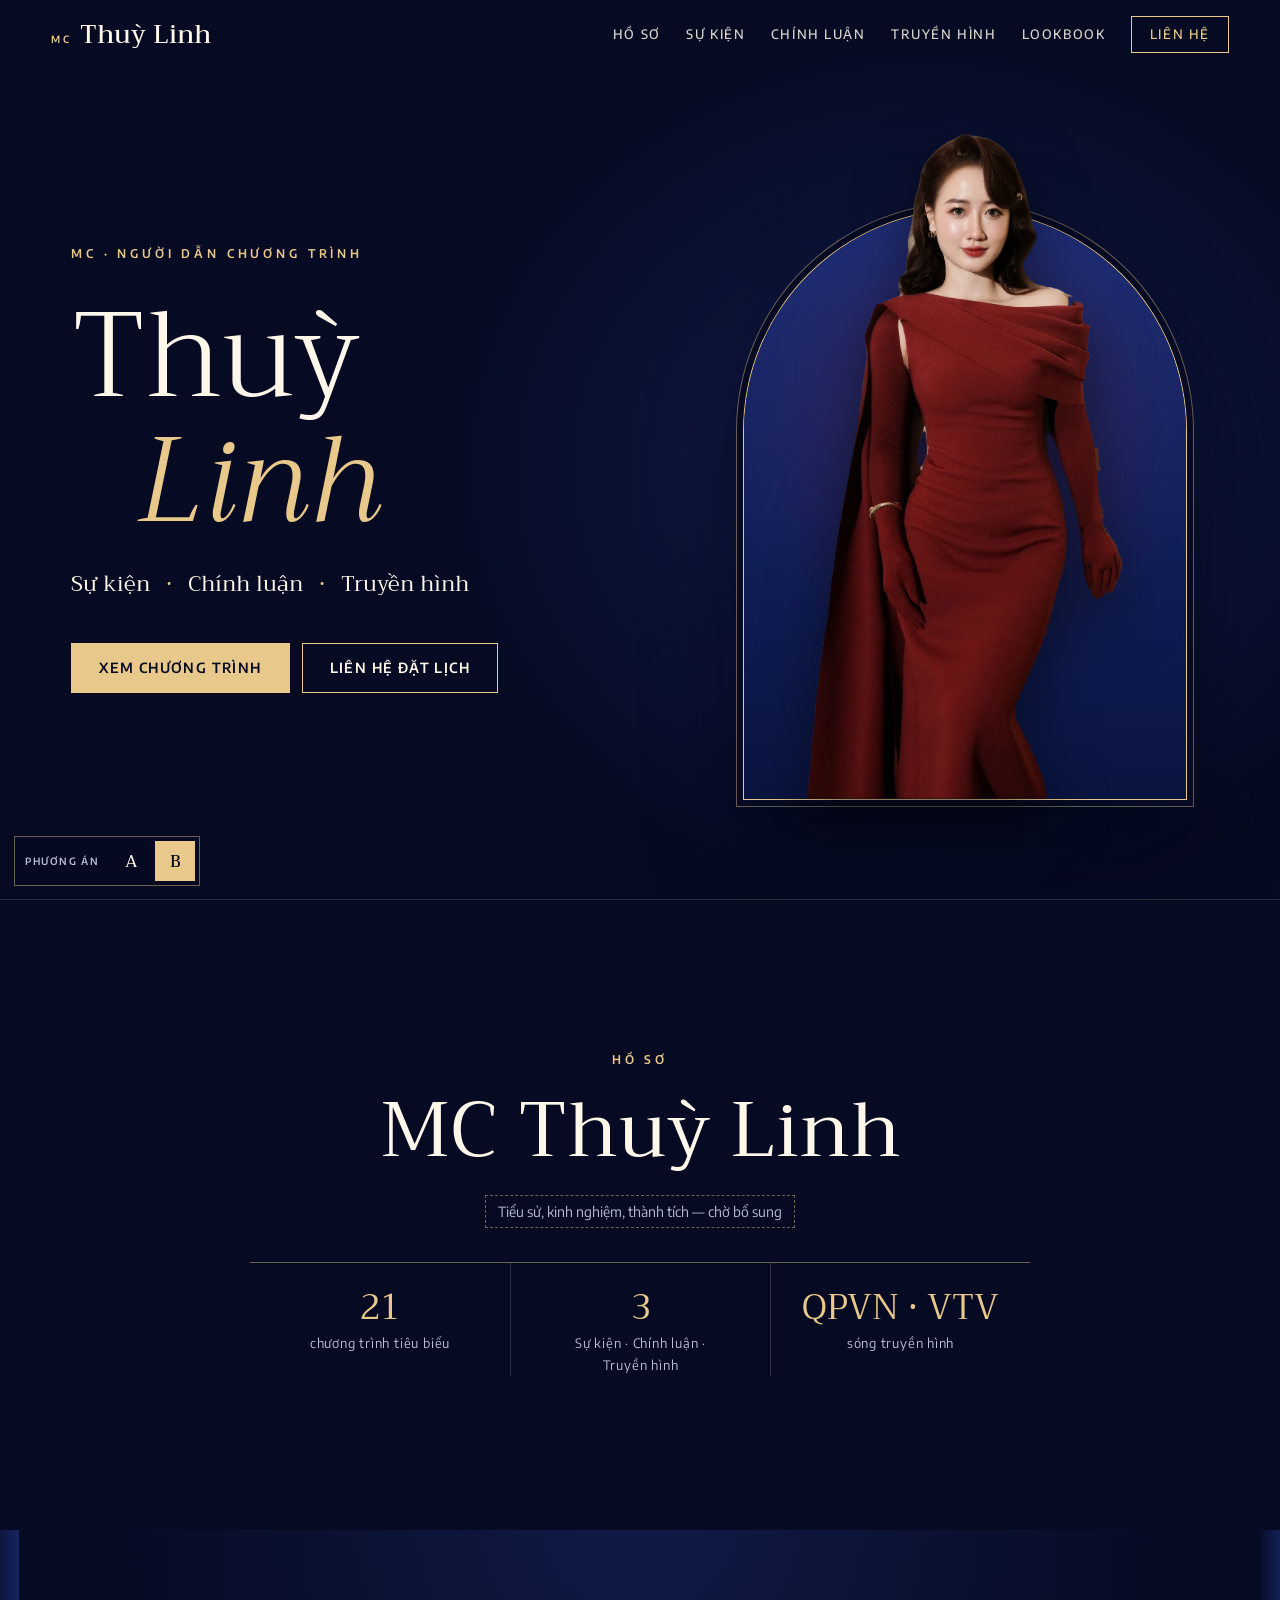
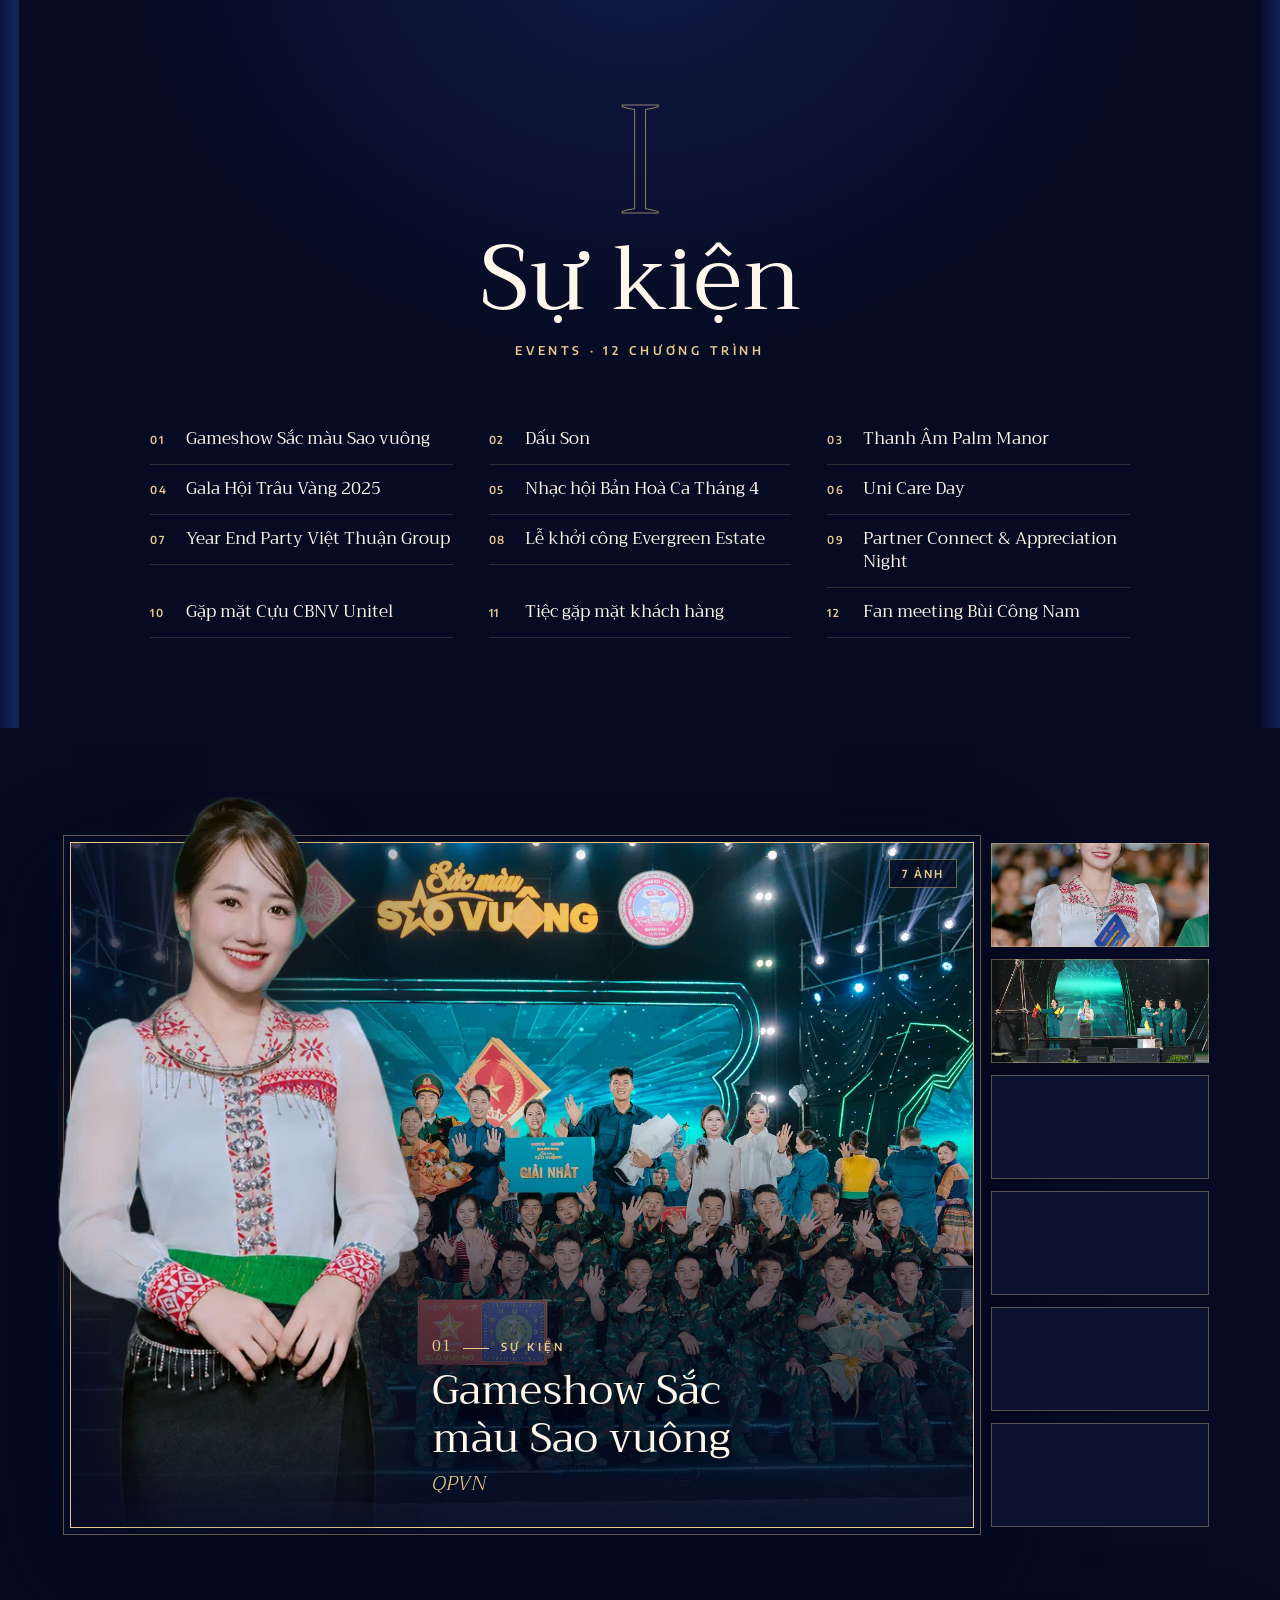
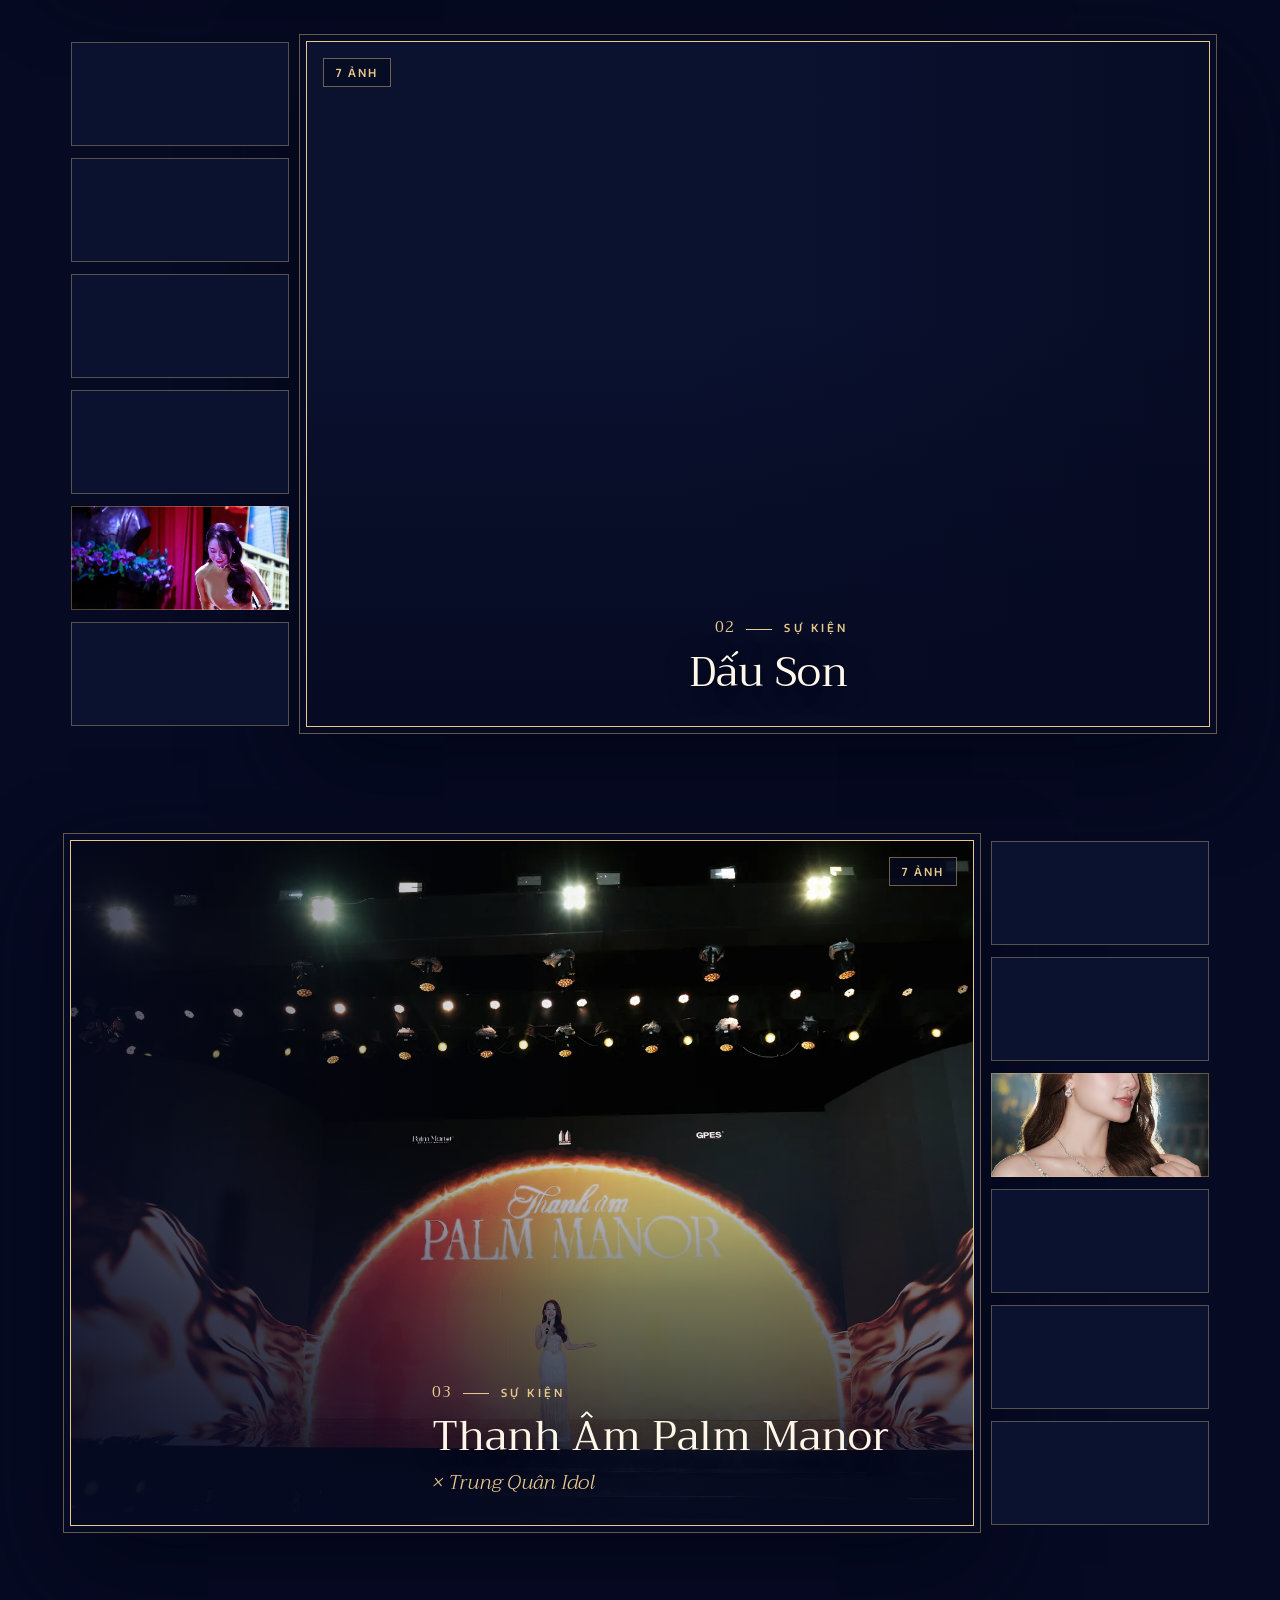
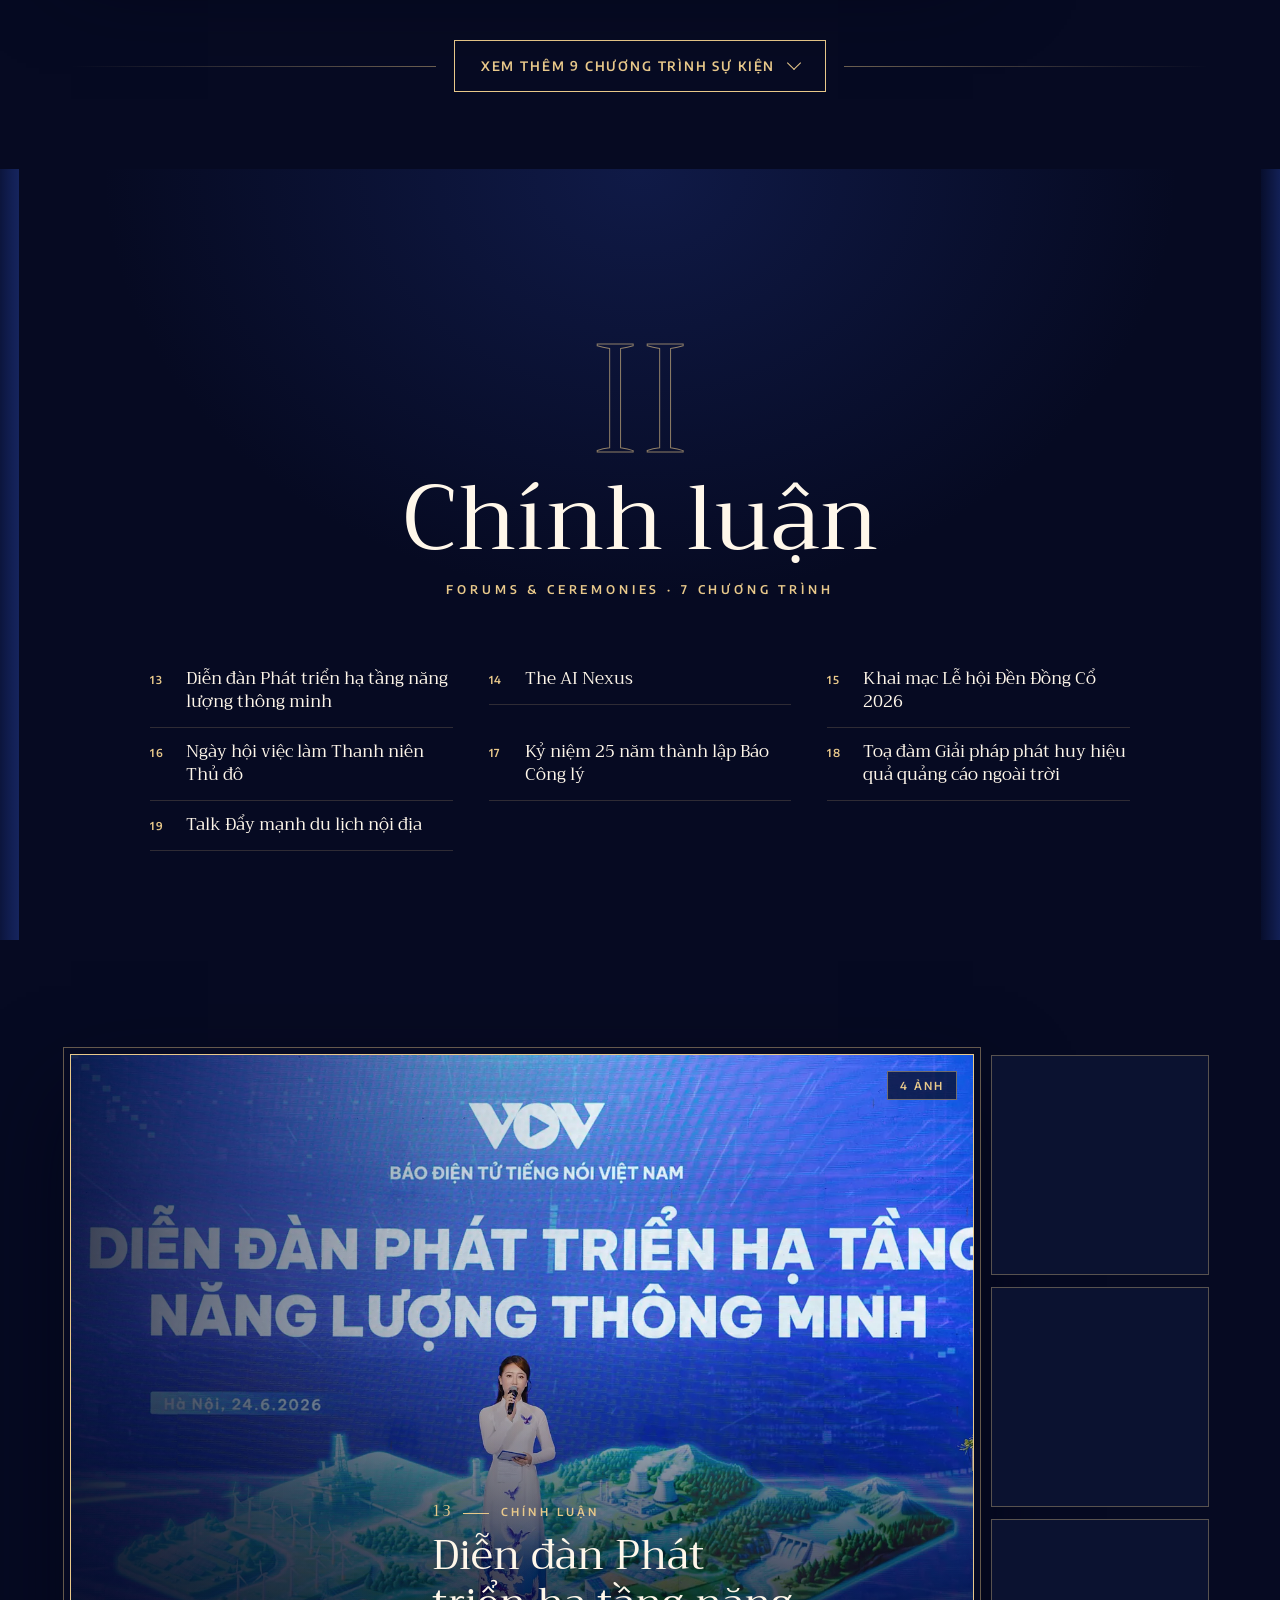
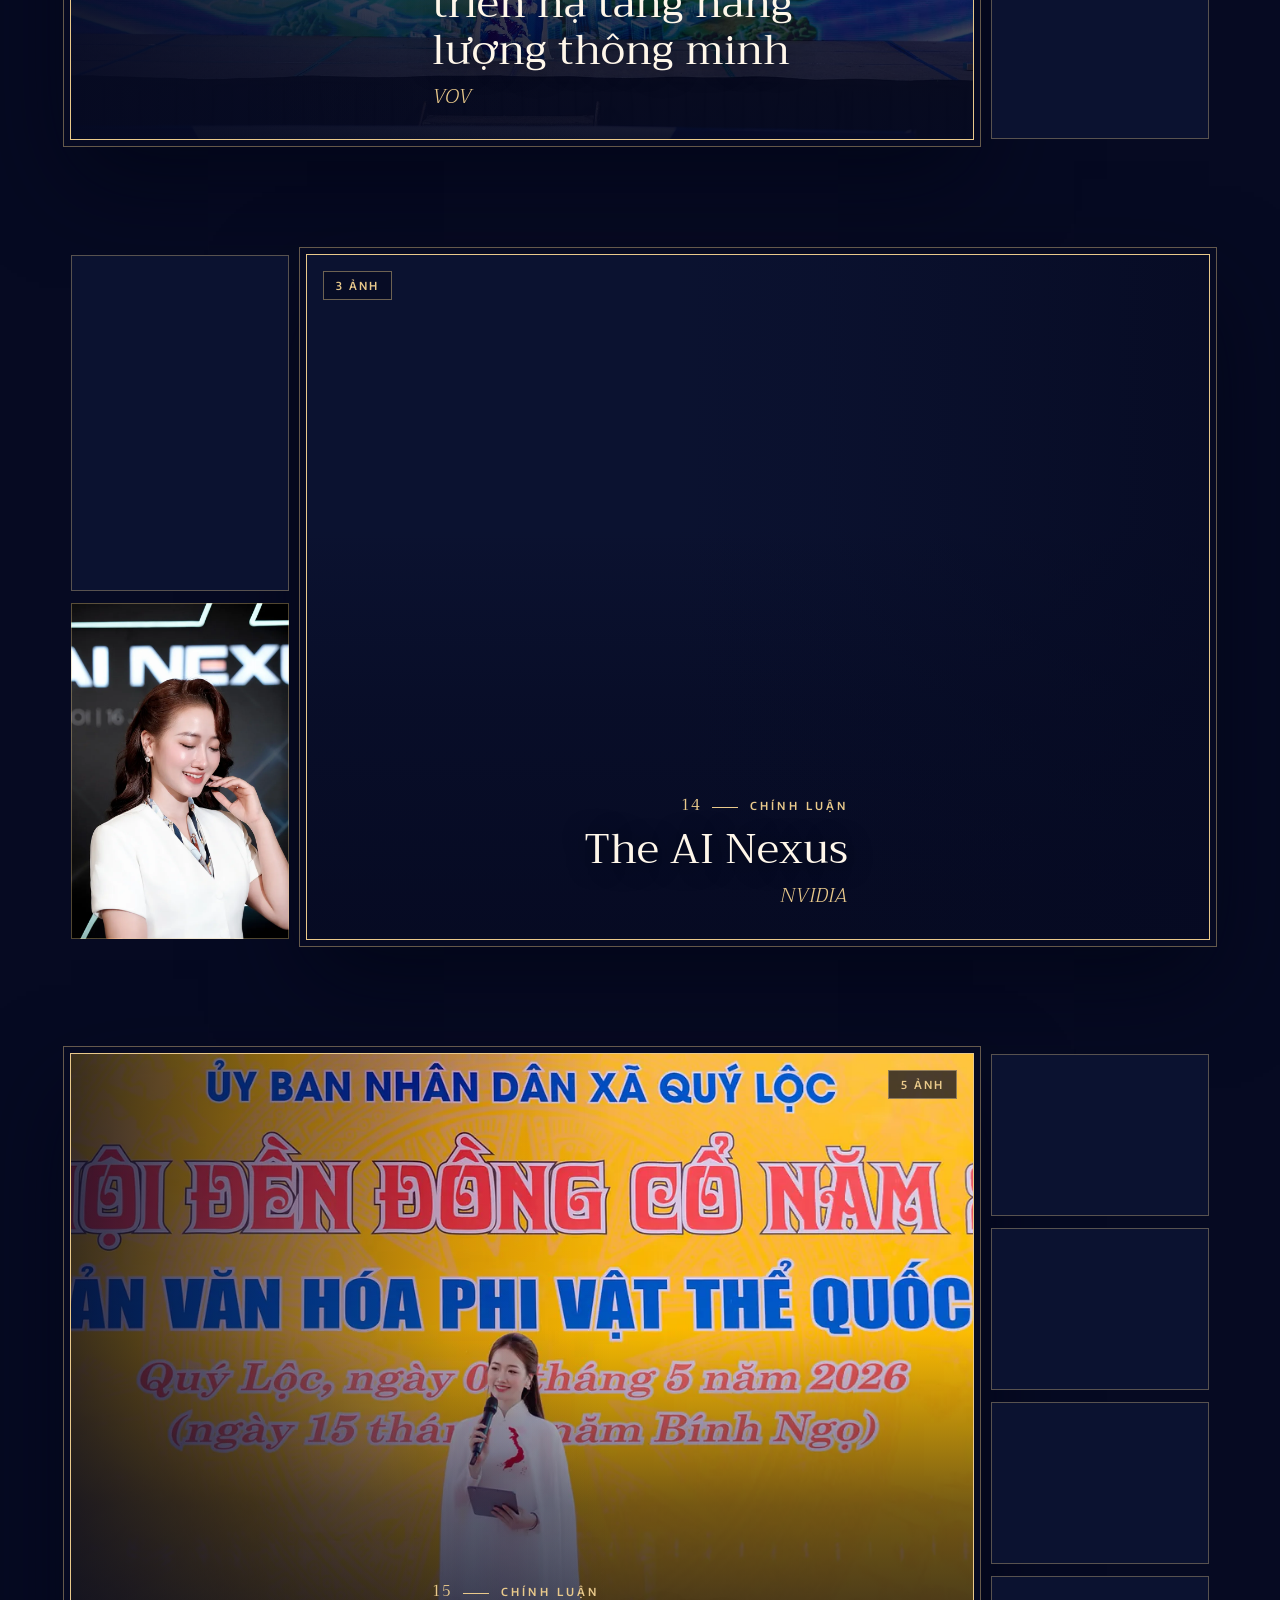
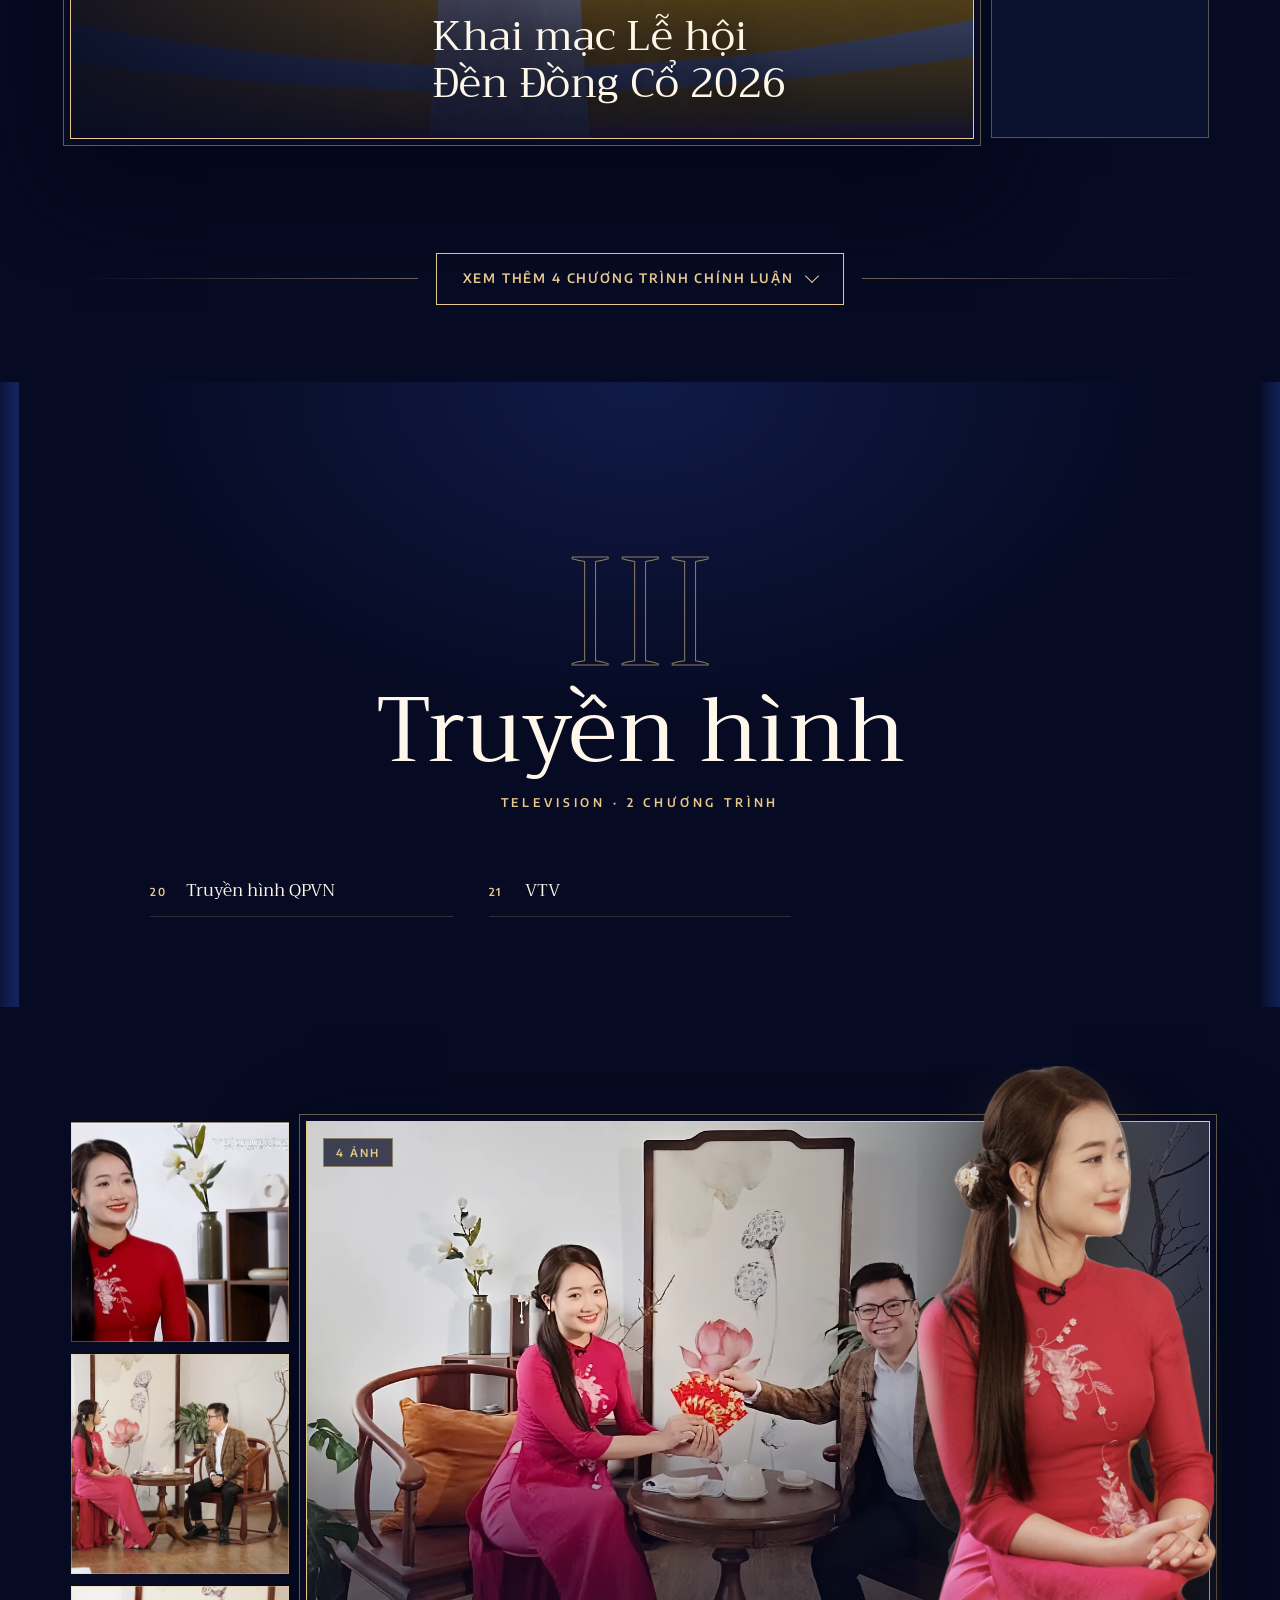
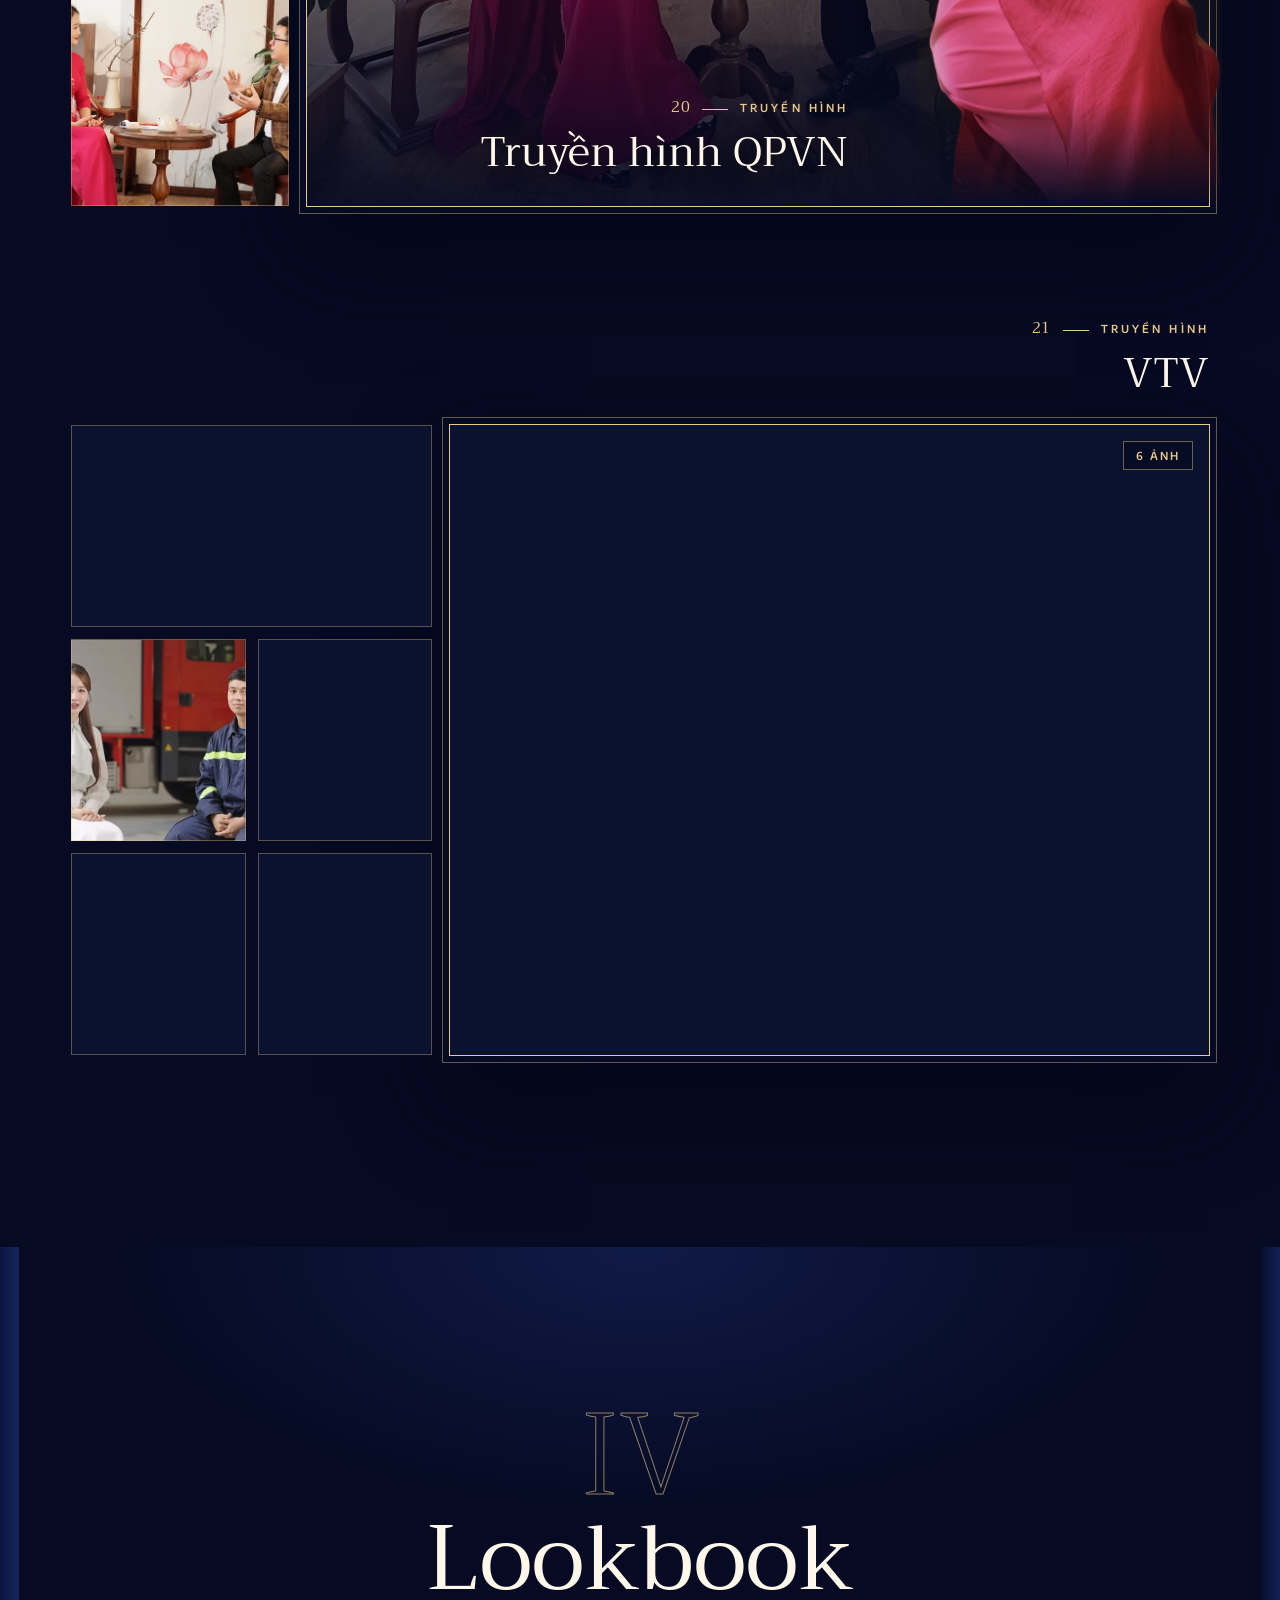
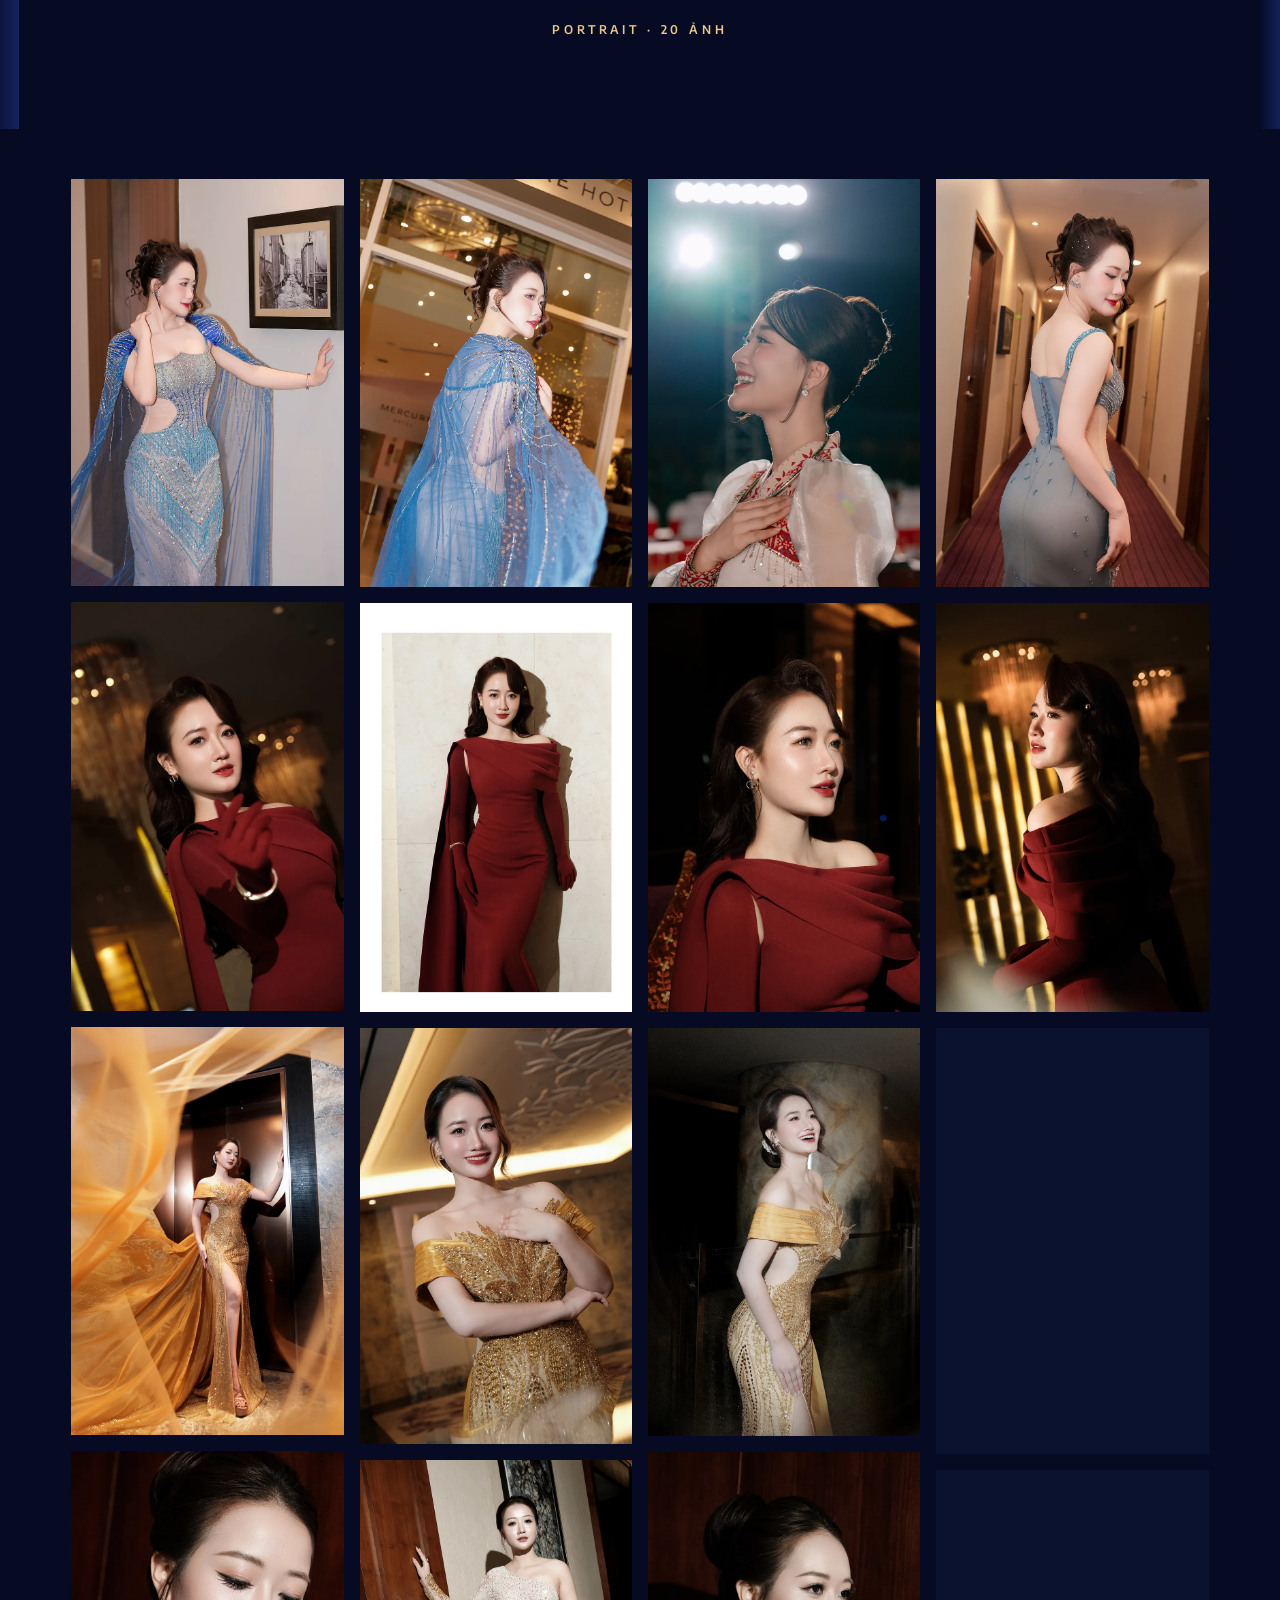
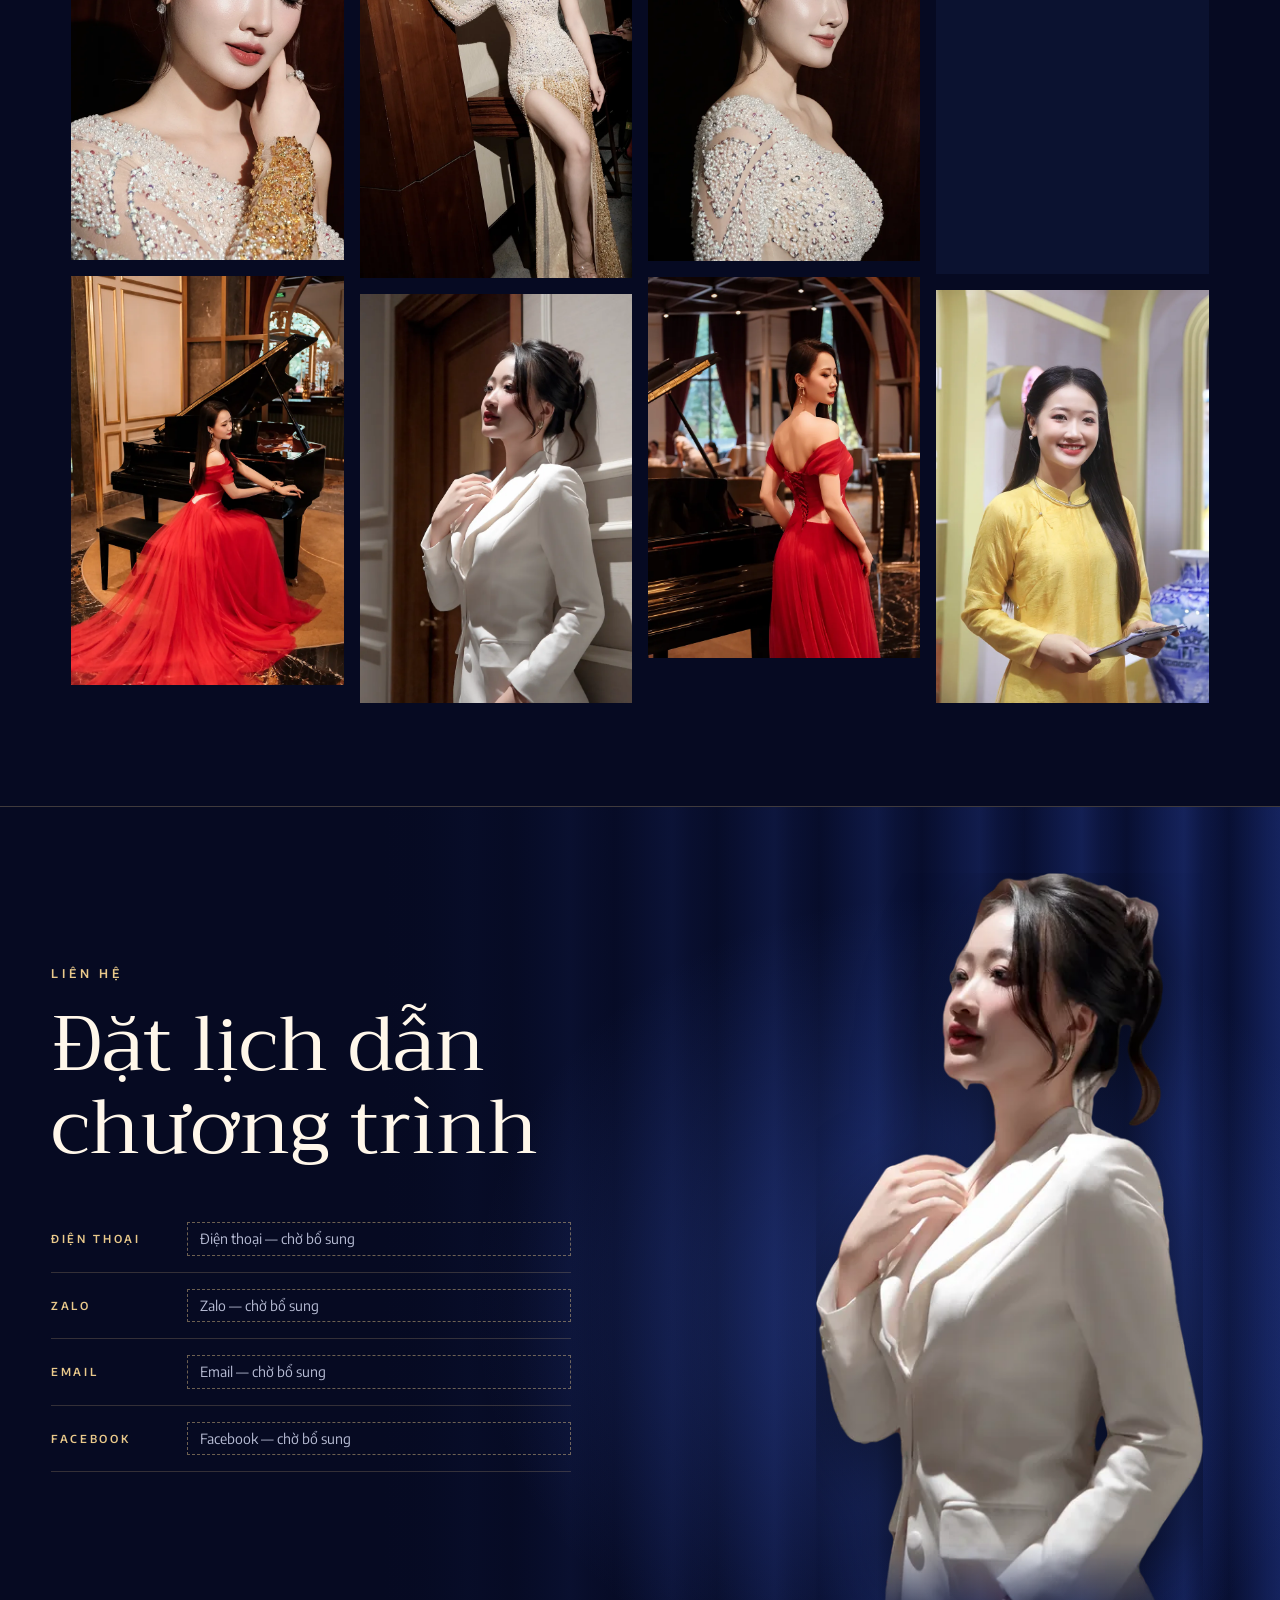
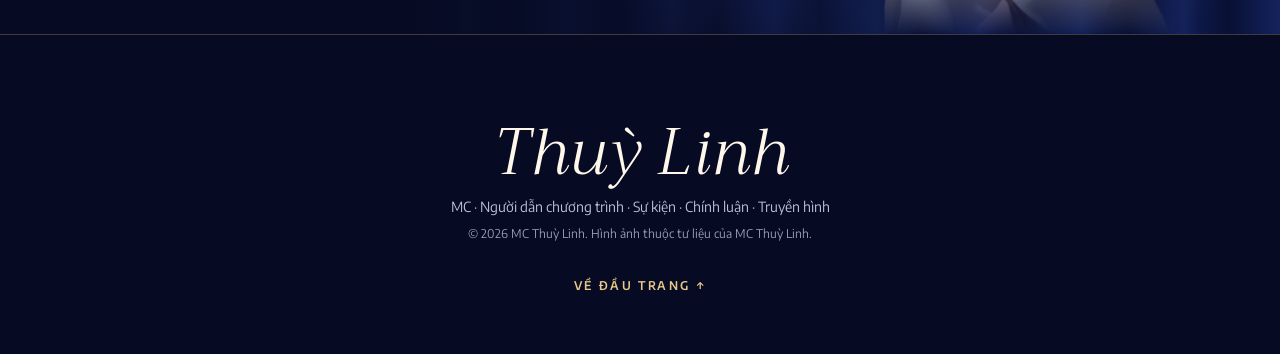
==== b/index.html @ e46b9e8e "Thêm link ngắn /b/ cho phương án B Co-Authored-By: Claude Opus 5.5 <noreply@anthropic.com>" ====
<!doctype html>
<html lang="vi">
<head>
<meta charset="utf-8">
<meta name="viewport" content="width=device-width, initial-scale=1, viewport-fit=cover">
<title>MC Thuỳ Linh — Sự kiện · Chính luận · Truyền hình</title>
<meta name="description" content="MC Thuỳ Linh – người dẫn chương trình sự kiện, chính luận và truyền hình. Hồ sơ 21 chương trình tiêu biểu.">
<meta name="theme-color" content="#060A22">
<meta property="og:type" content="website">
<meta property="og:title" content="MC Thuỳ Linh — Người dẫn chương trình">
<meta property="og:description" content="Sự kiện · Chính luận · Truyền hình · 21 chương trình tiêu biểu">
<meta property="og:image" content="../assets/img/lookbook/img-9850-1600.webp">
<link rel="preconnect" href="https://fonts.googleapis.com">
<link rel="preconnect" href="https://fonts.gstatic.com" crossorigin>
<link href="https://fonts.googleapis.com/css2?family=Trirong:ital,wght@0,300;0,400;0,500;0,600;1,300;1,400&family=Encode+Sans:wght@400;500;600&display=swap&subset=vietnamese" rel="stylesheet">
<link rel="preload" as="image" href="../assets/cutouts/hero-b-sm.webp" imagesrcset="../assets/cutouts/hero-b-sm.webp 379w, ../assets/cutouts/hero-b.webp 853w" imagesizes="(max-width: 760px) 90vw, 40vw">
<link rel="stylesheet" href="../style.css">
<script>document.documentElement.classList.add('js')</script>
</head>
<body>
<a class="skip" href="#main">Bỏ qua, tới nội dung chính</a>

<header class="top" id="top-bar">
  <a class="brand" href="#top" aria-label="MC Thuỳ Linh – về đầu trang"><small>MC</small>Thuỳ Linh</a>
  <nav class="nav" id="nav" aria-label="Điều hướng chính">
    <a href="#ho-so">Hồ sơ</a><a href="#su-kien">Sự kiện</a><a href="#chinh-luan">Chính luận</a><a href="#truyen-hinh">Truyền hình</a><a href="#lookbook">Lookbook</a><a href="#lien-he" class="nav-cta">Liên hệ</a>
  </nav>
  <button class="menu-btn" type="button" aria-expanded="false" aria-controls="nav"><span class="menu-ico" aria-hidden="true"></span><span class="menu-txt">Menu</span></button>
</header>

<main id="main">
<section class="hero hero-clean" id="top" aria-label="Giới thiệu">
  <div class="hc-copy">
    <p class="eyebrow hc-eyebrow">MC · Người dẫn chương trình</p>
    <h1 class="hc-name"><span class="sr">MC </span>Thuỳ <em>Linh</em></h1>
    <p class="hc-fields"><span>Sự kiện</span><span>Chính luận</span><span>Truyền hình</span></p>
    <div class="hc-cta">
      <a class="btn" href="#su-kien">Xem chương trình</a>
      <a class="btn btn-o" href="#lien-he">Liên hệ đặt lịch</a>
    </div>
  </div>
  <div class="hc-art">
    <div class="hc-arch" aria-hidden="true"></div>
    <img class="hc-cut" src="../assets/cutouts/hero-b-sm.webp" srcset="../assets/cutouts/hero-b-sm.webp 379w, ../assets/cutouts/hero-b.webp 853w" sizes="(max-width: 860px) 80vw, 36vw" width="853" height="1800" fetchpriority="high" alt="MC Thuỳ Linh trong đầm đỏ nhung">
  </div>
  <div class="curtain curtain-l" aria-hidden="true"></div>
  <div class="curtain curtain-r" aria-hidden="true"></div>
</section>

<section class="about about-clean" id="ho-so" aria-labelledby="h-about">
  <div class="about-copy reveal">
    <p class="eyebrow">Hồ sơ</p>
    <h2 id="h-about">MC Thuỳ Linh</h2>
    <p class="about-bio"><span class="pending">Tiểu sử, kinh nghiệm, thành tích — chờ bổ sung</span></p>
    <dl class="facts">
      <div><dt>21</dt><dd>chương trình tiêu biểu</dd></div>
      <div><dt>3</dt><dd>Sự kiện · Chính luận · Truyền hình</dd></div>
      <div><dt>QPVN · VTV</dt><dd>sóng truyền hình</dd></div>
    </dl>
  </div>
</section>

<div class="programs" id="chuong-trinh">

<section class="chapter chapter-b" id="su-kien" aria-labelledby="h-su-kien">
  <div class="chap reveal-curtain">
    <span class="chap-roman" aria-hidden="true">I</span>
    <h2 class="chap-title" id="h-su-kien">Sự kiện</h2>
    <p class="chap-en">Events · 12 chương trình</p>
    <ol class="chap-index"><li><a href="#sac-mau-sao-vuong"><span>01</span>Gameshow Sắc màu Sao vuông</a></li><li><a href="#dau-son"><span>02</span>Dấu Son</a></li><li><a href="#thanh-am-palm-manor"><span>03</span>Thanh Âm Palm Manor</a></li><li><a href="#gala-trau-vang"><span>04</span>Gala Hội Trâu Vàng 2025</a></li><li><a href="#ban-hoa-ca-thang-4"><span>05</span>Nhạc hội Bản Hoà Ca Tháng 4</a></li><li><a href="#uni-care-day"><span>06</span>Uni Care Day</a></li><li><a href="#viet-thuan-group"><span>07</span>Year End Party Việt Thuận Group</a></li><li><a href="#evergreen-estate"><span>08</span>Lễ khởi công Evergreen Estate</a></li><li><a href="#synnex-fpt"><span>09</span>Partner Connect &amp; Appreciation Night</a></li><li><a href="#unitel"><span>10</span>Gặp mặt Cựu CBNV Unitel</a></li><li><a href="#tiec-gap-mat-khach-hang"><span>11</span>Tiệc gặp mặt khách hàng</a></li><li><a href="#fan-meeting-bui-cong-nam"><span>12</span>Fan meeting Bùi Công Nam</a></li></ol>
  </div>
  <div class="chap-body">
<article class="pg pg-cutout  reveal" id="sac-mau-sao-vuong" data-gallery="sac-mau-sao-vuong" data-title="Gameshow Sắc màu Sao vuông" aria-labelledby="t-sac-mau-sao-vuong">
  <div class="pg-stage">
    <div class="pg-frame"><button class="pg-main" type="button" data-full="../assets/img/sac-mau-sao-vuong/hd107625-1600.webp" data-w="1600" data-h="1067" data-alt="MC Thuỳ Linh dẫn chương trình Gameshow Sắc màu Sao vuông – toàn cảnh" aria-label="Xem ảnh lớn Gameshow Sắc màu Sao vuông"><img class="" src="../assets/img/sac-mau-sao-vuong/hd107625-800.webp" srcset="../assets/img/sac-mau-sao-vuong/hd107625-800.webp 800w, ../assets/img/sac-mau-sao-vuong/hd107625-1600.webp 1600w" sizes="(max-width: 760px) 100vw, 70vw" width="1600" height="1067" loading="lazy" decoding="async" alt="MC Thuỳ Linh dẫn chương trình Gameshow Sắc màu Sao vuông – toàn cảnh"></button></div>
    <img class="pg-cut" src="../assets/cutouts/sao-vuong-sm.webp" srcset="../assets/cutouts/sao-vuong-sm.webp 392w, ../assets/cutouts/sao-vuong.webp 883w" sizes="(max-width: 760px) 46vw, 30vw" width="883" height="1800" loading="lazy" decoding="async" alt="" aria-hidden="true">
    <header class="pg-cap">
      <p class="pg-kicker"><span class="pg-num">01</span><span class="pg-ch">Sự kiện</span></p>
      <h3 class="pg-title" id="t-sac-mau-sao-vuong">Gameshow Sắc màu Sao vuông</h3>
      <span class="pg-sub">QPVN</span>
    </header>
    <span class="pg-count" aria-hidden="true">7 ảnh</span>
  </div>
  <div class="pg-thumbs" data-count="6"><button class="pg-thumb" type="button" data-full="../assets/img/sac-mau-sao-vuong/img-7836-1600.webp" data-w="1600" data-h="2380" data-alt="Gameshow Sắc màu Sao vuông – ảnh 2" aria-label="Xem ảnh 2 của Gameshow Sắc màu Sao vuông"><img class="" src="../assets/img/sac-mau-sao-vuong/img-7836-800.webp" srcset="../assets/img/sac-mau-sao-vuong/img-7836-800.webp 800w, ../assets/img/sac-mau-sao-vuong/img-7836-1600.webp 1600w" sizes="(max-width: 760px) 42vw, 220px" width="1600" height="2380" loading="lazy" decoding="async" alt=""></button><button class="pg-thumb" type="button" data-full="../assets/img/sac-mau-sao-vuong/img-7731-1600.webp" data-w="1600" data-h="1066" data-alt="Gameshow Sắc màu Sao vuông – ảnh 3" aria-label="Xem ảnh 3 của Gameshow Sắc màu Sao vuông"><img class="" src="../assets/img/sac-mau-sao-vuong/img-7731-800.webp" srcset="../assets/img/sac-mau-sao-vuong/img-7731-800.webp 800w, ../assets/img/sac-mau-sao-vuong/img-7731-1600.webp 1600w" sizes="(max-width: 760px) 42vw, 220px" width="1600" height="1066" loading="lazy" decoding="async" alt=""></button><button class="pg-thumb" type="button" data-full="../assets/img/sac-mau-sao-vuong/img-7833-1600.webp" data-w="1600" data-h="2406" data-alt="Gameshow Sắc màu Sao vuông – ảnh 4" aria-label="Xem ảnh 4 của Gameshow Sắc màu Sao vuông"><img class="" src="../assets/img/sac-mau-sao-vuong/img-7833-800.webp" srcset="../assets/img/sac-mau-sao-vuong/img-7833-800.webp 800w, ../assets/img/sac-mau-sao-vuong/img-7833-1600.webp 1600w" sizes="(max-width: 760px) 42vw, 220px" width="1600" height="2406" loading="lazy" decoding="async" alt=""></button><button class="pg-thumb" type="button" data-full="../assets/img/sac-mau-sao-vuong/img-7832-1600.webp" data-w="1600" data-h="1066" data-alt="Gameshow Sắc màu Sao vuông – ảnh 5" aria-label="Xem ảnh 5 của Gameshow Sắc màu Sao vuông"><img class="" src="../assets/img/sac-mau-sao-vuong/img-7832-800.webp" srcset="../assets/img/sac-mau-sao-vuong/img-7832-800.webp 800w, ../assets/img/sac-mau-sao-vuong/img-7832-1600.webp 1600w" sizes="(max-width: 760px) 42vw, 220px" width="1600" height="1066" loading="lazy" decoding="async" alt=""></button><button class="pg-thumb" type="button" data-full="../assets/img/sac-mau-sao-vuong/img-7841-1600.webp" data-w="1600" data-h="1067" data-alt="Gameshow Sắc màu Sao vuông – ảnh 6" aria-label="Xem ảnh 6 của Gameshow Sắc màu Sao vuông"><img class="" src="../assets/img/sac-mau-sao-vuong/img-7841-800.webp" srcset="../assets/img/sac-mau-sao-vuong/img-7841-800.webp 800w, ../assets/img/sac-mau-sao-vuong/img-7841-1600.webp 1600w" sizes="(max-width: 760px) 42vw, 220px" width="1600" height="1067" loading="lazy" decoding="async" alt=""></button><button class="pg-thumb" type="button" data-full="../assets/img/sac-mau-sao-vuong/vml06118-1600.webp" data-w="1600" data-h="1067" data-alt="Gameshow Sắc màu Sao vuông – ảnh 7" aria-label="Xem ảnh 7 của Gameshow Sắc màu Sao vuông"><img class="" src="../assets/img/sac-mau-sao-vuong/vml06118-800.webp" srcset="../assets/img/sac-mau-sao-vuong/vml06118-800.webp 800w, ../assets/img/sac-mau-sao-vuong/vml06118-1600.webp 1600w" sizes="(max-width: 760px) 42vw, 220px" width="1600" height="1067" loading="lazy" decoding="async" alt=""></button></div>
</article>
<article class="pg pg-cutout is-right reveal" id="dau-son" data-gallery="dau-son" data-title="Dấu Son" aria-labelledby="t-dau-son">
  <div class="pg-stage">
    <div class="pg-frame"><button class="pg-main" type="button" data-full="../assets/img/dau-son/img-0361-1600.webp" data-w="1600" data-h="1080" data-alt="MC Thuỳ Linh dẫn chương trình Dấu Son – toàn cảnh" aria-label="Xem ảnh lớn Dấu Son"><img class="" src="../assets/img/dau-son/img-0361-800.webp" srcset="../assets/img/dau-son/img-0361-800.webp 800w, ../assets/img/dau-son/img-0361-1600.webp 1600w" sizes="(max-width: 760px) 100vw, 70vw" width="1600" height="1080" loading="lazy" decoding="async" alt="MC Thuỳ Linh dẫn chương trình Dấu Son – toàn cảnh"></button></div>
    <img class="pg-cut" src="../assets/cutouts/dau-son-sm.webp" srcset="../assets/cutouts/dau-son-sm.webp 354w, ../assets/cutouts/dau-son.webp 797w" sizes="(max-width: 760px) 46vw, 30vw" width="797" height="1800" loading="lazy" decoding="async" alt="" aria-hidden="true">
    <header class="pg-cap">
      <p class="pg-kicker"><span class="pg-num">02</span><span class="pg-ch">Sự kiện</span></p>
      <h3 class="pg-title" id="t-dau-son">Dấu Son</h3>
      
    </header>
    <span class="pg-count" aria-hidden="true">7 ảnh</span>
  </div>
  <div class="pg-thumbs" data-count="6"><button class="pg-thumb" type="button" data-full="../assets/img/dau-son/img-0359-1600.webp" data-w="1600" data-h="1103" data-alt="Dấu Son – ảnh 2" aria-label="Xem ảnh 2 của Dấu Son"><img class="" src="../assets/img/dau-son/img-0359-800.webp" srcset="../assets/img/dau-son/img-0359-800.webp 800w, ../assets/img/dau-son/img-0359-1600.webp 1600w" sizes="(max-width: 760px) 42vw, 220px" width="1600" height="1103" loading="lazy" decoding="async" alt=""></button><button class="pg-thumb" type="button" data-full="../assets/img/dau-son/img-0360-1600.webp" data-w="1600" data-h="1090" data-alt="Dấu Son – ảnh 3" aria-label="Xem ảnh 3 của Dấu Son"><img class="" src="../assets/img/dau-son/img-0360-800.webp" srcset="../assets/img/dau-son/img-0360-800.webp 800w, ../assets/img/dau-son/img-0360-1600.webp 1600w" sizes="(max-width: 760px) 42vw, 220px" width="1600" height="1090" loading="lazy" decoding="async" alt=""></button><button class="pg-thumb" type="button" data-full="../assets/img/dau-son/img-0357-1600.webp" data-w="1600" data-h="1080" data-alt="Dấu Son – ảnh 4" aria-label="Xem ảnh 4 của Dấu Son"><img class="" src="../assets/img/dau-son/img-0357-800.webp" srcset="../assets/img/dau-son/img-0357-800.webp 800w, ../assets/img/dau-son/img-0357-1600.webp 1600w" sizes="(max-width: 760px) 42vw, 220px" width="1600" height="1080" loading="lazy" decoding="async" alt=""></button><button class="pg-thumb" type="button" data-full="../assets/img/dau-son/quality-restoration-20260127211842655-1600.webp" data-w="1600" data-h="1170" data-alt="Dấu Son – ảnh 5" aria-label="Xem ảnh 5 của Dấu Son"><img class="" src="../assets/img/dau-son/quality-restoration-20260127211842655-800.webp" srcset="../assets/img/dau-son/quality-restoration-20260127211842655-800.webp 800w, ../assets/img/dau-son/quality-restoration-20260127211842655-1600.webp 1600w" sizes="(max-width: 760px) 42vw, 220px" width="1600" height="1170" loading="lazy" decoding="async" alt=""></button><button class="pg-thumb" type="button" data-full="../assets/img/dau-son/quality-restoration-20260123020553334-1600.webp" data-w="1600" data-h="2131" data-alt="Dấu Son – ảnh 6" aria-label="Xem ảnh 6 của Dấu Son"><img class="" src="../assets/img/dau-son/quality-restoration-20260123020553334-800.webp" srcset="../assets/img/dau-son/quality-restoration-20260123020553334-800.webp 800w, ../assets/img/dau-son/quality-restoration-20260123020553334-1600.webp 1600w" sizes="(max-width: 760px) 42vw, 220px" width="1600" height="2131" loading="lazy" decoding="async" alt=""></button><button class="pg-thumb" type="button" data-full="../assets/img/dau-son/quality-restoration-20260127211957815-1600.webp" data-w="1600" data-h="1067" data-alt="Dấu Son – ảnh 7" aria-label="Xem ảnh 7 của Dấu Son"><img class="" src="../assets/img/dau-son/quality-restoration-20260127211957815-800.webp" srcset="../assets/img/dau-son/quality-restoration-20260127211957815-800.webp 800w, ../assets/img/dau-son/quality-restoration-20260127211957815-1600.webp 1600w" sizes="(max-width: 760px) 42vw, 220px" width="1600" height="1067" loading="lazy" decoding="async" alt=""></button></div>
</article>
<article class="pg pg-cutout  reveal" id="thanh-am-palm-manor" data-gallery="thanh-am-palm-manor" data-title="Thanh Âm Palm Manor" aria-labelledby="t-thanh-am-palm-manor">
  <div class="pg-stage">
    <div class="pg-frame"><button class="pg-main" type="button" data-full="../assets/img/thanh-am-palm-manor/img-1220-2-1600.webp" data-w="1600" data-h="1067" data-alt="MC Thuỳ Linh dẫn chương trình Thanh Âm Palm Manor – toàn cảnh" aria-label="Xem ảnh lớn Thanh Âm Palm Manor"><img class="" src="../assets/img/thanh-am-palm-manor/img-1220-2-800.webp" srcset="../assets/img/thanh-am-palm-manor/img-1220-2-800.webp 800w, ../assets/img/thanh-am-palm-manor/img-1220-2-1600.webp 1600w" sizes="(max-width: 760px) 100vw, 70vw" width="1600" height="1067" loading="lazy" decoding="async" alt="MC Thuỳ Linh dẫn chương trình Thanh Âm Palm Manor – toàn cảnh"></button></div>
    <img class="pg-cut" src="../assets/cutouts/palm-manor-sm.webp" srcset="../assets/cutouts/palm-manor-sm.webp 317w, ../assets/cutouts/palm-manor.webp 714w" sizes="(max-width: 760px) 46vw, 30vw" width="714" height="1800" loading="lazy" decoding="async" alt="" aria-hidden="true">
    <header class="pg-cap">
      <p class="pg-kicker"><span class="pg-num">03</span><span class="pg-ch">Sự kiện</span></p>
      <h3 class="pg-title" id="t-thanh-am-palm-manor">Thanh Âm Palm Manor</h3>
      <span class="pg-sub">× Trung Quân Idol</span>
    </header>
    <span class="pg-count" aria-hidden="true">7 ảnh</span>
  </div>
  <div class="pg-thumbs" data-count="6"><button class="pg-thumb" type="button" data-full="../assets/img/thanh-am-palm-manor/img-7866-1600.webp" data-w="1600" data-h="2400" data-alt="Thanh Âm Palm Manor – ảnh 2" aria-label="Xem ảnh 2 của Thanh Âm Palm Manor"><img class="" src="../assets/img/thanh-am-palm-manor/img-7866-800.webp" srcset="../assets/img/thanh-am-palm-manor/img-7866-800.webp 800w, ../assets/img/thanh-am-palm-manor/img-7866-1600.webp 1600w" sizes="(max-width: 760px) 42vw, 220px" width="1600" height="2400" loading="lazy" decoding="async" alt=""></button><button class="pg-thumb" type="button" data-full="../assets/img/thanh-am-palm-manor/img-1216-2-1600.webp" data-w="1600" data-h="1067" data-alt="Thanh Âm Palm Manor – ảnh 3" aria-label="Xem ảnh 3 của Thanh Âm Palm Manor"><img class="" src="../assets/img/thanh-am-palm-manor/img-1216-2-800.webp" srcset="../assets/img/thanh-am-palm-manor/img-1216-2-800.webp 800w, ../assets/img/thanh-am-palm-manor/img-1216-2-1600.webp 1600w" sizes="(max-width: 760px) 42vw, 220px" width="1600" height="1067" loading="lazy" decoding="async" alt=""></button><button class="pg-thumb" type="button" data-full="../assets/img/thanh-am-palm-manor/img-7870-1600.webp" data-w="1600" data-h="2400" data-alt="Thanh Âm Palm Manor – ảnh 4" aria-label="Xem ảnh 4 của Thanh Âm Palm Manor"><img class="" src="../assets/img/thanh-am-palm-manor/img-7870-800.webp" srcset="../assets/img/thanh-am-palm-manor/img-7870-800.webp 800w, ../assets/img/thanh-am-palm-manor/img-7870-1600.webp 1600w" sizes="(max-width: 760px) 42vw, 220px" width="1600" height="2400" loading="lazy" decoding="async" alt=""></button><button class="pg-thumb" type="button" data-full="../assets/img/thanh-am-palm-manor/img-7872-1600.webp" data-w="1600" data-h="2400" data-alt="Thanh Âm Palm Manor – ảnh 5" aria-label="Xem ảnh 5 của Thanh Âm Palm Manor"><img class="" src="../assets/img/thanh-am-palm-manor/img-7872-800.webp" srcset="../assets/img/thanh-am-palm-manor/img-7872-800.webp 800w, ../assets/img/thanh-am-palm-manor/img-7872-1600.webp 1600w" sizes="(max-width: 760px) 42vw, 220px" width="1600" height="2400" loading="lazy" decoding="async" alt=""></button><button class="pg-thumb" type="button" data-full="../assets/img/thanh-am-palm-manor/img-7867-1600.webp" data-w="1600" data-h="2417" data-alt="Thanh Âm Palm Manor – ảnh 6" aria-label="Xem ảnh 6 của Thanh Âm Palm Manor"><img class="" src="../assets/img/thanh-am-palm-manor/img-7867-800.webp" srcset="../assets/img/thanh-am-palm-manor/img-7867-800.webp 800w, ../assets/img/thanh-am-palm-manor/img-7867-1600.webp 1600w" sizes="(max-width: 760px) 42vw, 220px" width="1600" height="2417" loading="lazy" decoding="async" alt=""></button><button class="pg-thumb" type="button" data-full="../assets/img/thanh-am-palm-manor/img-7871-1600.webp" data-w="1600" data-h="2400" data-alt="Thanh Âm Palm Manor – ảnh 7" aria-label="Xem ảnh 7 của Thanh Âm Palm Manor"><img class="" src="../assets/img/thanh-am-palm-manor/img-7871-800.webp" srcset="../assets/img/thanh-am-palm-manor/img-7871-800.webp 800w, ../assets/img/thanh-am-palm-manor/img-7871-1600.webp 1600w" sizes="(max-width: 760px) 42vw, 220px" width="1600" height="2400" loading="lazy" decoding="async" alt=""></button></div>
</article>
  <div class="more" id="more-su-kien">
    <div class="more-head">
      <span class="more-line" aria-hidden="true"></span>
      <button class="more-btn" type="button" aria-expanded="false" aria-controls="grid-su-kien">
        <span class="more-txt">Xem thêm 9 chương trình sự kiện</span><span class="more-ico" aria-hidden="true"></span>
      </button>
      <span class="more-line" aria-hidden="true"></span>
    </div>
    <ul class="more-grid" id="grid-su-kien">
<li class="mc" id="gala-trau-vang" data-gallery="gala-trau-vang" data-title="Gala Hội Trâu Vàng 2025">
  <button class="mc-cover" type="button" data-full="../assets/img/gala-trau-vang/ha-0743-1600.webp" data-w="1600" data-h="1067" data-alt="Gala Hội Trâu Vàng 2025 – ảnh 1" aria-label="Xem 4 ảnh Gala Hội Trâu Vàng 2025">
    <img class="" src="../assets/img/gala-trau-vang/ha-0743-800.webp" srcset="../assets/img/gala-trau-vang/ha-0743-800.webp 800w, ../assets/img/gala-trau-vang/ha-0743-1600.webp 1600w" sizes="(max-width: 860px) 50vw, 30vw" width="1600" height="1067" loading="lazy" decoding="async" alt="MC Thuỳ Linh – Gala Hội Trâu Vàng 2025">
    <span class="mc-count" aria-hidden="true">4 ảnh</span>
  </button>
  <p class="mc-num"><span>04</span>Sự kiện</p>
  <h4 class="mc-title">Gala Hội Trâu Vàng 2025</h4><span hidden data-full="../assets/img/gala-trau-vang/quality-restoration-20251205111435130-1600.webp" data-w="1600" data-h="1049" data-alt="Gala Hội Trâu Vàng 2025 – ảnh 2"></span><span hidden data-full="../assets/img/gala-trau-vang/img-7057-1600.webp" data-w="1600" data-h="1066" data-alt="Gala Hội Trâu Vàng 2025 – ảnh 3"></span><span hidden data-full="../assets/img/gala-trau-vang/ha-0738-1600.webp" data-w="1600" data-h="1067" data-alt="Gala Hội Trâu Vàng 2025 – ảnh 4"></span>
</li>
<li class="mc" id="ban-hoa-ca-thang-4" data-gallery="ban-hoa-ca-thang-4" data-title="Nhạc hội Bản Hoà Ca Tháng 4">
  <button class="mc-cover" type="button" data-full="../assets/img/ban-hoa-ca-thang-4/img-3145-1600.webp" data-w="1600" data-h="1076" data-alt="Nhạc hội Bản Hoà Ca Tháng 4 – ảnh 1" aria-label="Xem 4 ảnh Nhạc hội Bản Hoà Ca Tháng 4">
    <img class="" src="../assets/img/ban-hoa-ca-thang-4/img-3145-800.webp" srcset="../assets/img/ban-hoa-ca-thang-4/img-3145-800.webp 800w, ../assets/img/ban-hoa-ca-thang-4/img-3145-1600.webp 1600w" sizes="(max-width: 860px) 50vw, 30vw" width="1600" height="1076" loading="lazy" decoding="async" alt="MC Thuỳ Linh – Nhạc hội Bản Hoà Ca Tháng 4">
    <span class="mc-count" aria-hidden="true">4 ảnh</span>
  </button>
  <p class="mc-num"><span>05</span>Sự kiện</p>
  <h4 class="mc-title">Nhạc hội Bản Hoà Ca Tháng 4</h4><span hidden data-full="../assets/img/ban-hoa-ca-thang-4/dsc05038-1600.webp" data-w="1600" data-h="1067" data-alt="Nhạc hội Bản Hoà Ca Tháng 4 – ảnh 2"></span><span hidden data-full="../assets/img/ban-hoa-ca-thang-4/img-3148-1600.webp" data-w="1600" data-h="1065" data-alt="Nhạc hội Bản Hoà Ca Tháng 4 – ảnh 3"></span><span hidden data-full="../assets/img/ban-hoa-ca-thang-4/img-3149-1600.webp" data-w="1600" data-h="1064" data-alt="Nhạc hội Bản Hoà Ca Tháng 4 – ảnh 4"></span>
</li>
<li class="mc" id="uni-care-day" data-gallery="uni-care-day" data-title="Uni Care Day">
  <button class="mc-cover" type="button" data-full="../assets/img/uni-care-day/trg02673-1600.webp" data-w="1600" data-h="1067" data-alt="Uni Care Day – ảnh 1" aria-label="Xem 5 ảnh Uni Care Day">
    <img class="" src="../assets/img/uni-care-day/trg02673-800.webp" srcset="../assets/img/uni-care-day/trg02673-800.webp 800w, ../assets/img/uni-care-day/trg02673-1600.webp 1600w" sizes="(max-width: 860px) 50vw, 30vw" width="1600" height="1067" loading="lazy" decoding="async" alt="MC Thuỳ Linh – Uni Care Day">
    <span class="mc-count" aria-hidden="true">5 ảnh</span>
  </button>
  <p class="mc-num"><span>06</span>Sự kiện</p>
  <h4 class="mc-title">Uni Care Day</h4><span class="mc-sub">Trường ĐH Công nghệ GTVT</span><span hidden data-full="../assets/img/uni-care-day/img-6845-1600.webp" data-w="1600" data-h="1075" data-alt="Uni Care Day – ảnh 2"></span><span hidden data-full="../assets/img/uni-care-day/img-6847-1600.webp" data-w="1600" data-h="1280" data-alt="Uni Care Day – ảnh 3"></span><span hidden data-full="../assets/img/uni-care-day/trg02988-1600.webp" data-w="1600" data-h="1067" data-alt="Uni Care Day – ảnh 4"></span><span hidden data-full="../assets/img/uni-care-day/trg02994-1600.webp" data-w="1600" data-h="1067" data-alt="Uni Care Day – ảnh 5"></span>
</li>
<li class="mc" id="viet-thuan-group" data-gallery="viet-thuan-group" data-title="Year End Party Việt Thuận Group">
  <button class="mc-cover" type="button" data-full="../assets/img/viet-thuan-group/img-0404-1600.webp" data-w="1600" data-h="1077" data-alt="Year End Party Việt Thuận Group – ảnh 1" aria-label="Xem 5 ảnh Year End Party Việt Thuận Group">
    <img class="" src="../assets/img/viet-thuan-group/img-0404-800.webp" srcset="../assets/img/viet-thuan-group/img-0404-800.webp 800w, ../assets/img/viet-thuan-group/img-0404-1600.webp 1600w" sizes="(max-width: 860px) 50vw, 30vw" width="1600" height="1077" loading="lazy" decoding="async" alt="MC Thuỳ Linh – Year End Party Việt Thuận Group">
    <span class="mc-count" aria-hidden="true">5 ảnh</span>
  </button>
  <p class="mc-num"><span>07</span>Sự kiện</p>
  <h4 class="mc-title">Year End Party Việt Thuận Group</h4><span hidden data-full="../assets/img/viet-thuan-group/img-0408-1600.webp" data-w="1600" data-h="1090" data-alt="Year End Party Việt Thuận Group – ảnh 2"></span><span hidden data-full="../assets/img/viet-thuan-group/img-0402-1600.webp" data-w="1600" data-h="1090" data-alt="Year End Party Việt Thuận Group – ảnh 3"></span><span hidden data-full="../assets/img/viet-thuan-group/img-0403-1600.webp" data-w="1600" data-h="1072" data-alt="Year End Party Việt Thuận Group – ảnh 4"></span><span hidden data-full="../assets/img/viet-thuan-group/img-0407-1600.webp" data-w="1600" data-h="1077" data-alt="Year End Party Việt Thuận Group – ảnh 5"></span>
</li>
<li class="mc" id="evergreen-estate" data-gallery="evergreen-estate" data-title="Lễ khởi công Evergreen Estate">
  <button class="mc-cover" type="button" data-full="../assets/img/evergreen-estate/img-9441-1600.webp" data-w="1600" data-h="1067" data-alt="Lễ khởi công Evergreen Estate – ảnh 1" aria-label="Xem 4 ảnh Lễ khởi công Evergreen Estate">
    <img class="" src="../assets/img/evergreen-estate/img-9441-800.webp" srcset="../assets/img/evergreen-estate/img-9441-800.webp 800w, ../assets/img/evergreen-estate/img-9441-1600.webp 1600w" sizes="(max-width: 860px) 50vw, 30vw" width="1600" height="1067" loading="lazy" decoding="async" alt="MC Thuỳ Linh – Lễ khởi công Evergreen Estate">
    <span class="mc-count" aria-hidden="true">4 ảnh</span>
  </button>
  <p class="mc-num"><span>08</span>Sự kiện</p>
  <h4 class="mc-title">Lễ khởi công Evergreen Estate</h4><span class="mc-sub">GP Invest</span><span hidden data-full="../assets/img/evergreen-estate/img-9444-1600.webp" data-w="1600" data-h="1083" data-alt="Lễ khởi công Evergreen Estate – ảnh 2"></span><span hidden data-full="../assets/img/evergreen-estate/img-9440-1600.webp" data-w="1600" data-h="1093" data-alt="Lễ khởi công Evergreen Estate – ảnh 3"></span><span hidden data-full="../assets/img/evergreen-estate/img-9442-1600.webp" data-w="1600" data-h="1057" data-alt="Lễ khởi công Evergreen Estate – ảnh 4"></span>
</li>
<li class="mc" id="synnex-fpt" data-gallery="synnex-fpt" data-title="Partner Connect &amp; Appreciation Night">
  <button class="mc-cover" type="button" data-full="../assets/img/synnex-fpt/img-2542-1600.webp" data-w="1600" data-h="1234" data-alt="Partner Connect &amp; Appreciation Night – ảnh 1" aria-label="Xem 5 ảnh Partner Connect &amp; Appreciation Night">
    <img class="" src="../assets/img/synnex-fpt/img-2542-800.webp" srcset="../assets/img/synnex-fpt/img-2542-800.webp 800w, ../assets/img/synnex-fpt/img-2542-1600.webp 1600w" sizes="(max-width: 860px) 50vw, 30vw" width="1600" height="1234" loading="lazy" decoding="async" alt="MC Thuỳ Linh – Partner Connect &amp; Appreciation Night">
    <span class="mc-count" aria-hidden="true">5 ảnh</span>
  </button>
  <p class="mc-num"><span>09</span>Sự kiện</p>
  <h4 class="mc-title">Partner Connect &amp; Appreciation Night</h4><span class="mc-sub">Synnex FPT</span><span hidden data-full="../assets/img/synnex-fpt/img-2545-1600.webp" data-w="1600" data-h="1231" data-alt="Partner Connect &amp; Appreciation Night – ảnh 2"></span><span hidden data-full="../assets/img/synnex-fpt/img-2543-1600.webp" data-w="1600" data-h="1201" data-alt="Partner Connect &amp; Appreciation Night – ảnh 3"></span><span hidden data-full="../assets/img/synnex-fpt/img-2546-1600.webp" data-w="1600" data-h="1226" data-alt="Partner Connect &amp; Appreciation Night – ảnh 4"></span><span hidden data-full="../assets/img/synnex-fpt/img-2547-1600.webp" data-w="1600" data-h="1201" data-alt="Partner Connect &amp; Appreciation Night – ảnh 5"></span>
</li>
<li class="mc" id="unitel" data-gallery="unitel" data-title="Gặp mặt Cựu CBNV Unitel">
  <button class="mc-cover" type="button" data-full="../assets/img/unitel/img-9802-1600.webp" data-w="1600" data-h="972" data-alt="Gặp mặt Cựu CBNV Unitel – ảnh 1" aria-label="Xem 3 ảnh Gặp mặt Cựu CBNV Unitel">
    <img class="" src="../assets/img/unitel/img-9802-800.webp" srcset="../assets/img/unitel/img-9802-800.webp 800w, ../assets/img/unitel/img-9802-1600.webp 1600w" sizes="(max-width: 860px) 50vw, 30vw" width="1600" height="972" loading="lazy" decoding="async" alt="MC Thuỳ Linh – Gặp mặt Cựu CBNV Unitel">
    <span class="mc-count" aria-hidden="true">3 ảnh</span>
  </button>
  <p class="mc-num"><span>10</span>Sự kiện</p>
  <h4 class="mc-title">Gặp mặt Cựu CBNV Unitel</h4><span hidden data-full="../assets/img/unitel/img-9803-1600.webp" data-w="1600" data-h="2385" data-alt="Gặp mặt Cựu CBNV Unitel – ảnh 2"></span><span hidden data-full="../assets/img/unitel/img-9804-1600.webp" data-w="1600" data-h="2428" data-alt="Gặp mặt Cựu CBNV Unitel – ảnh 3"></span>
</li>
<li class="mc" id="tiec-gap-mat-khach-hang" data-gallery="tiec-gap-mat-khach-hang" data-title="Tiệc gặp mặt khách hàng">
  <button class="mc-cover" type="button" data-full="../assets/img/tiec-gap-mat-khach-hang/quality-restoration-20240328202242104-1600.webp" data-w="1600" data-h="1111" data-alt="Tiệc gặp mặt khách hàng – ảnh 1" aria-label="Xem 3 ảnh Tiệc gặp mặt khách hàng">
    <img class="" src="../assets/img/tiec-gap-mat-khach-hang/quality-restoration-20240328202242104-800.webp" srcset="../assets/img/tiec-gap-mat-khach-hang/quality-restoration-20240328202242104-800.webp 800w, ../assets/img/tiec-gap-mat-khach-hang/quality-restoration-20240328202242104-1600.webp 1600w" sizes="(max-width: 860px) 50vw, 30vw" width="1600" height="1111" loading="lazy" decoding="async" alt="MC Thuỳ Linh – Tiệc gặp mặt khách hàng">
    <span class="mc-count" aria-hidden="true">3 ảnh</span>
  </button>
  <p class="mc-num"><span>11</span>Sự kiện</p>
  <h4 class="mc-title">Tiệc gặp mặt khách hàng</h4><span hidden data-full="../assets/img/tiec-gap-mat-khach-hang/quality-restoration-20240328202300366-1600.webp" data-w="1600" data-h="2439" data-alt="Tiệc gặp mặt khách hàng – ảnh 2"></span><span hidden data-full="../assets/img/tiec-gap-mat-khach-hang/quality-restoration-20240328202326121-1600.webp" data-w="1600" data-h="2409" data-alt="Tiệc gặp mặt khách hàng – ảnh 3"></span>
</li>
<li class="mc" id="fan-meeting-bui-cong-nam" data-gallery="fan-meeting-bui-cong-nam" data-title="Fan meeting Bùi Công Nam">
  <button class="mc-cover" type="button" data-full="../assets/img/fan-meeting-bui-cong-nam/img-8347-1600.webp" data-w="1600" data-h="1066" data-alt="Fan meeting Bùi Công Nam – ảnh 1" aria-label="Xem 2 ảnh Fan meeting Bùi Công Nam">
    <img class="" src="../assets/img/fan-meeting-bui-cong-nam/img-8347-800.webp" srcset="../assets/img/fan-meeting-bui-cong-nam/img-8347-800.webp 800w, ../assets/img/fan-meeting-bui-cong-nam/img-8347-1600.webp 1600w" sizes="(max-width: 860px) 50vw, 30vw" width="1600" height="1066" loading="lazy" decoding="async" alt="MC Thuỳ Linh – Fan meeting Bùi Công Nam">
    <span class="mc-count" aria-hidden="true">2 ảnh</span>
  </button>
  <p class="mc-num"><span>12</span>Sự kiện</p>
  <h4 class="mc-title">Fan meeting Bùi Công Nam</h4><span hidden data-full="../assets/img/fan-meeting-bui-cong-nam/quality-restoration-20250616015822971-1600.webp" data-w="1600" data-h="1066" data-alt="Fan meeting Bùi Công Nam – ảnh 2"></span>
</li></ul>
  </div></div>
</section>
<section class="chapter chapter-b" id="chinh-luan" aria-labelledby="h-chinh-luan">
  <div class="chap reveal-curtain">
    <span class="chap-roman" aria-hidden="true">II</span>
    <h2 class="chap-title" id="h-chinh-luan">Chính luận</h2>
    <p class="chap-en">Forums &amp; Ceremonies · 7 chương trình</p>
    <ol class="chap-index"><li><a href="#vov-nang-luong"><span>13</span>Diễn đàn Phát triển hạ tầng năng lượng thông minh</a></li><li><a href="#ai-nexus"><span>14</span>The AI Nexus</a></li><li><a href="#le-hoi-den-dong-co"><span>15</span>Khai mạc Lễ hội Đền Đồng Cổ 2026</a></li><li><a href="#ngay-hoi-viec-lam"><span>16</span>Ngày hội việc làm Thanh niên Thủ đô</a></li><li><a href="#bao-cong-ly"><span>17</span>Kỷ niệm 25 năm thành lập Báo Công lý</a></li><li><a href="#toa-dam-quang-cao"><span>18</span>Toạ đàm Giải pháp phát huy hiệu quả quảng cáo ngoài trời</a></li><li><a href="#du-lich-noi-dia"><span>19</span>Talk Đẩy mạnh du lịch nội địa</a></li></ol>
  </div>
  <div class="chap-body">
<article class="pg pg-cutout  reveal" id="vov-nang-luong" data-gallery="vov-nang-luong" data-title="Diễn đàn Phát triển hạ tầng năng lượng thông minh" aria-labelledby="t-vov-nang-luong">
  <div class="pg-stage">
    <div class="pg-frame"><button class="pg-main" type="button" data-full="../assets/img/vov-nang-luong/img-5256-1600.webp" data-w="1600" data-h="1092" data-alt="MC Thuỳ Linh dẫn chương trình Diễn đàn Phát triển hạ tầng năng lượng thông minh – toàn cảnh" aria-label="Xem ảnh lớn Diễn đàn Phát triển hạ tầng năng lượng thông minh"><img class="" src="../assets/img/vov-nang-luong/img-5256-800.webp" srcset="../assets/img/vov-nang-luong/img-5256-800.webp 800w, ../assets/img/vov-nang-luong/img-5256-1600.webp 1600w" sizes="(max-width: 760px) 100vw, 70vw" width="1600" height="1092" loading="lazy" decoding="async" alt="MC Thuỳ Linh dẫn chương trình Diễn đàn Phát triển hạ tầng năng lượng thông minh – toàn cảnh"></button></div>
    <img class="pg-cut" src="../assets/cutouts/vov-sm.webp" srcset="../assets/cutouts/vov-sm.webp 347w, ../assets/cutouts/vov.webp 781w" sizes="(max-width: 760px) 46vw, 30vw" width="781" height="1800" loading="lazy" decoding="async" alt="" aria-hidden="true">
    <header class="pg-cap">
      <p class="pg-kicker"><span class="pg-num">13</span><span class="pg-ch">Chính luận</span></p>
      <h3 class="pg-title" id="t-vov-nang-luong">Diễn đàn Phát triển hạ tầng năng lượng thông minh</h3>
      <span class="pg-sub">VOV</span>
    </header>
    <span class="pg-count" aria-hidden="true">4 ảnh</span>
  </div>
  <div class="pg-thumbs" data-count="3"><button class="pg-thumb" type="button" data-full="../assets/img/vov-nang-luong/img-5253-1600.webp" data-w="1600" data-h="1090" data-alt="Diễn đàn Phát triển hạ tầng năng lượng thông minh – ảnh 2" aria-label="Xem ảnh 2 của Diễn đàn Phát triển hạ tầng năng lượng thông minh"><img class="" src="../assets/img/vov-nang-luong/img-5253-800.webp" srcset="../assets/img/vov-nang-luong/img-5253-800.webp 800w, ../assets/img/vov-nang-luong/img-5253-1600.webp 1600w" sizes="(max-width: 760px) 42vw, 220px" width="1600" height="1090" loading="lazy" decoding="async" alt=""></button><button class="pg-thumb" type="button" data-full="../assets/img/vov-nang-luong/img-5258-1600.webp" data-w="1600" data-h="1081" data-alt="Diễn đàn Phát triển hạ tầng năng lượng thông minh – ảnh 3" aria-label="Xem ảnh 3 của Diễn đàn Phát triển hạ tầng năng lượng thông minh"><img class="" src="../assets/img/vov-nang-luong/img-5258-800.webp" srcset="../assets/img/vov-nang-luong/img-5258-800.webp 800w, ../assets/img/vov-nang-luong/img-5258-1600.webp 1600w" sizes="(max-width: 760px) 42vw, 220px" width="1600" height="1081" loading="lazy" decoding="async" alt=""></button><button class="pg-thumb" type="button" data-full="../assets/img/vov-nang-luong/img-5259-1600.webp" data-w="1600" data-h="1067" data-alt="Diễn đàn Phát triển hạ tầng năng lượng thông minh – ảnh 4" aria-label="Xem ảnh 4 của Diễn đàn Phát triển hạ tầng năng lượng thông minh"><img class="" src="../assets/img/vov-nang-luong/img-5259-800.webp" srcset="../assets/img/vov-nang-luong/img-5259-800.webp 800w, ../assets/img/vov-nang-luong/img-5259-1600.webp 1600w" sizes="(max-width: 760px) 42vw, 220px" width="1600" height="1067" loading="lazy" decoding="async" alt=""></button></div>
</article>
<article class="pg pg-cutout is-right reveal" id="ai-nexus" data-gallery="ai-nexus" data-title="The AI Nexus" aria-labelledby="t-ai-nexus">
  <div class="pg-stage">
    <div class="pg-frame"><button class="pg-main" type="button" data-full="../assets/img/ai-nexus/img-6224-1600.webp" data-w="1600" data-h="1091" data-alt="MC Thuỳ Linh dẫn chương trình The AI Nexus – toàn cảnh" aria-label="Xem ảnh lớn The AI Nexus"><img class="" src="../assets/img/ai-nexus/img-6224-800.webp" srcset="../assets/img/ai-nexus/img-6224-800.webp 800w, ../assets/img/ai-nexus/img-6224-1600.webp 1600w" sizes="(max-width: 760px) 100vw, 70vw" width="1600" height="1091" loading="lazy" decoding="async" alt="MC Thuỳ Linh dẫn chương trình The AI Nexus – toàn cảnh"></button></div>
    <img class="pg-cut" src="../assets/cutouts/nvidia-sm.webp" srcset="../assets/cutouts/nvidia-sm.webp 382w, ../assets/cutouts/nvidia.webp 860w" sizes="(max-width: 760px) 46vw, 30vw" width="860" height="1800" loading="lazy" decoding="async" alt="" aria-hidden="true">
    <header class="pg-cap">
      <p class="pg-kicker"><span class="pg-num">14</span><span class="pg-ch">Chính luận</span></p>
      <h3 class="pg-title" id="t-ai-nexus">The AI Nexus</h3>
      <span class="pg-sub">NVIDIA</span>
    </header>
    <span class="pg-count" aria-hidden="true">3 ảnh</span>
  </div>
  <div class="pg-thumbs" data-count="2"><button class="pg-thumb" type="button" data-full="../assets/img/ai-nexus/img-6229-1600.webp" data-w="1600" data-h="2400" data-alt="The AI Nexus – ảnh 2" aria-label="Xem ảnh 2 của The AI Nexus"><img class="" src="../assets/img/ai-nexus/img-6229-800.webp" srcset="../assets/img/ai-nexus/img-6229-800.webp 800w, ../assets/img/ai-nexus/img-6229-1600.webp 1600w" sizes="(max-width: 760px) 42vw, 220px" width="1600" height="2400" loading="lazy" decoding="async" alt=""></button><button class="pg-thumb" type="button" data-full="../assets/img/ai-nexus/img-6226-1600.webp" data-w="1600" data-h="2400" data-alt="The AI Nexus – ảnh 3" aria-label="Xem ảnh 3 của The AI Nexus"><img class="" src="../assets/img/ai-nexus/img-6226-800.webp" srcset="../assets/img/ai-nexus/img-6226-800.webp 800w, ../assets/img/ai-nexus/img-6226-1600.webp 1600w" sizes="(max-width: 760px) 42vw, 220px" width="1600" height="2400" loading="lazy" decoding="async" alt=""></button></div>
</article>
<article class="pg pg-cutout  reveal" id="le-hoi-den-dong-co" data-gallery="le-hoi-den-dong-co" data-title="Khai mạc Lễ hội Đền Đồng Cổ 2026" aria-labelledby="t-le-hoi-den-dong-co">
  <div class="pg-stage">
    <div class="pg-frame"><button class="pg-main" type="button" data-full="../assets/img/le-hoi-den-dong-co/img-3425-1600.webp" data-w="1600" data-h="830" data-alt="MC Thuỳ Linh dẫn chương trình Khai mạc Lễ hội Đền Đồng Cổ 2026 – toàn cảnh" aria-label="Xem ảnh lớn Khai mạc Lễ hội Đền Đồng Cổ 2026"><img class="" src="../assets/img/le-hoi-den-dong-co/img-3425-800.webp" srcset="../assets/img/le-hoi-den-dong-co/img-3425-800.webp 800w, ../assets/img/le-hoi-den-dong-co/img-3425-1600.webp 1600w" sizes="(max-width: 760px) 100vw, 70vw" width="1600" height="830" loading="lazy" decoding="async" alt="MC Thuỳ Linh dẫn chương trình Khai mạc Lễ hội Đền Đồng Cổ 2026 – toàn cảnh"></button></div>
    <img class="pg-cut" src="../assets/cutouts/le-hoi-sm.webp" srcset="../assets/cutouts/le-hoi-sm.webp 387w, ../assets/cutouts/le-hoi.webp 870w" sizes="(max-width: 760px) 46vw, 30vw" width="870" height="1620" loading="lazy" decoding="async" alt="" aria-hidden="true">
    <header class="pg-cap">
      <p class="pg-kicker"><span class="pg-num">15</span><span class="pg-ch">Chính luận</span></p>
      <h3 class="pg-title" id="t-le-hoi-den-dong-co">Khai mạc Lễ hội Đền Đồng Cổ 2026</h3>
      
    </header>
    <span class="pg-count" aria-hidden="true">5 ảnh</span>
  </div>
  <div class="pg-thumbs" data-count="4"><button class="pg-thumb" type="button" data-full="../assets/img/le-hoi-den-dong-co/img-3434-1600.webp" data-w="1600" data-h="1108" data-alt="Khai mạc Lễ hội Đền Đồng Cổ 2026 – ảnh 2" aria-label="Xem ảnh 2 của Khai mạc Lễ hội Đền Đồng Cổ 2026"><img class="" src="../assets/img/le-hoi-den-dong-co/img-3434-800.webp" srcset="../assets/img/le-hoi-den-dong-co/img-3434-800.webp 800w, ../assets/img/le-hoi-den-dong-co/img-3434-1600.webp 1600w" sizes="(max-width: 760px) 42vw, 220px" width="1600" height="1108" loading="lazy" decoding="async" alt=""></button><button class="pg-thumb" type="button" data-full="../assets/img/le-hoi-den-dong-co/img-3426-1600.webp" data-w="1600" data-h="997" data-alt="Khai mạc Lễ hội Đền Đồng Cổ 2026 – ảnh 3" aria-label="Xem ảnh 3 của Khai mạc Lễ hội Đền Đồng Cổ 2026"><img class="" src="../assets/img/le-hoi-den-dong-co/img-3426-800.webp" srcset="../assets/img/le-hoi-den-dong-co/img-3426-800.webp 800w, ../assets/img/le-hoi-den-dong-co/img-3426-1600.webp 1600w" sizes="(max-width: 760px) 42vw, 220px" width="1600" height="997" loading="lazy" decoding="async" alt=""></button><button class="pg-thumb" type="button" data-full="../assets/img/le-hoi-den-dong-co/img-3429-1600.webp" data-w="1600" data-h="2286" data-alt="Khai mạc Lễ hội Đền Đồng Cổ 2026 – ảnh 4" aria-label="Xem ảnh 4 của Khai mạc Lễ hội Đền Đồng Cổ 2026"><img class="" src="../assets/img/le-hoi-den-dong-co/img-3429-800.webp" srcset="../assets/img/le-hoi-den-dong-co/img-3429-800.webp 800w, ../assets/img/le-hoi-den-dong-co/img-3429-1600.webp 1600w" sizes="(max-width: 760px) 42vw, 220px" width="1600" height="2286" loading="lazy" decoding="async" alt=""></button><button class="pg-thumb" type="button" data-full="../assets/img/le-hoi-den-dong-co/img-3427-1600.webp" data-w="1319" data-h="2048" data-alt="Khai mạc Lễ hội Đền Đồng Cổ 2026 – ảnh 5" aria-label="Xem ảnh 5 của Khai mạc Lễ hội Đền Đồng Cổ 2026"><img class="" src="../assets/img/le-hoi-den-dong-co/img-3427-800.webp" srcset="../assets/img/le-hoi-den-dong-co/img-3427-800.webp 800w, ../assets/img/le-hoi-den-dong-co/img-3427-1600.webp 1600w" sizes="(max-width: 760px) 42vw, 220px" width="1319" height="2048" loading="lazy" decoding="async" alt=""></button></div>
</article>
  <div class="more" id="more-chinh-luan">
    <div class="more-head">
      <span class="more-line" aria-hidden="true"></span>
      <button class="more-btn" type="button" aria-expanded="false" aria-controls="grid-chinh-luan">
        <span class="more-txt">Xem thêm 4 chương trình chính luận</span><span class="more-ico" aria-hidden="true"></span>
      </button>
      <span class="more-line" aria-hidden="true"></span>
    </div>
    <ul class="more-grid" id="grid-chinh-luan">
<li class="mc" id="ngay-hoi-viec-lam" data-gallery="ngay-hoi-viec-lam" data-title="Ngày hội việc làm Thanh niên Thủ đô">
  <button class="mc-cover" type="button" data-full="../assets/img/ngay-hoi-viec-lam/quality-restoration-20240521160414869-1600.webp" data-w="1600" data-h="1088" data-alt="Ngày hội việc làm Thanh niên Thủ đô – ảnh 1" aria-label="Xem 3 ảnh Ngày hội việc làm Thanh niên Thủ đô">
    <img class="" src="../assets/img/ngay-hoi-viec-lam/quality-restoration-20240521160414869-800.webp" srcset="../assets/img/ngay-hoi-viec-lam/quality-restoration-20240521160414869-800.webp 800w, ../assets/img/ngay-hoi-viec-lam/quality-restoration-20240521160414869-1600.webp 1600w" sizes="(max-width: 860px) 50vw, 30vw" width="1600" height="1088" loading="lazy" decoding="async" alt="MC Thuỳ Linh – Ngày hội việc làm Thanh niên Thủ đô">
    <span class="mc-count" aria-hidden="true">3 ảnh</span>
  </button>
  <p class="mc-num"><span>16</span>Chính luận</p>
  <h4 class="mc-title">Ngày hội việc làm Thanh niên Thủ đô</h4><span hidden data-full="../assets/img/ngay-hoi-viec-lam/quality-restoration-20240521165012196-1600.webp" data-w="1600" data-h="2401" data-alt="Ngày hội việc làm Thanh niên Thủ đô – ảnh 2"></span><span hidden data-full="../assets/img/ngay-hoi-viec-lam/quality-restoration-20240521160512003-1600.webp" data-w="1600" data-h="1085" data-alt="Ngày hội việc làm Thanh niên Thủ đô – ảnh 3"></span>
</li>
<li class="mc" id="bao-cong-ly" data-gallery="bao-cong-ly" data-title="Kỷ niệm 25 năm thành lập Báo Công lý">
  <button class="mc-cover" type="button" data-full="../assets/img/bao-cong-ly/img-8833-1600.webp" data-w="1600" data-h="1068" data-alt="Kỷ niệm 25 năm thành lập Báo Công lý – ảnh 1" aria-label="Xem 5 ảnh Kỷ niệm 25 năm thành lập Báo Công lý">
    <img class="" src="../assets/img/bao-cong-ly/img-8833-800.webp" srcset="../assets/img/bao-cong-ly/img-8833-800.webp 800w, ../assets/img/bao-cong-ly/img-8833-1600.webp 1600w" sizes="(max-width: 860px) 50vw, 30vw" width="1600" height="1068" loading="lazy" decoding="async" alt="MC Thuỳ Linh – Kỷ niệm 25 năm thành lập Báo Công lý">
    <span class="mc-count" aria-hidden="true">5 ảnh</span>
  </button>
  <p class="mc-num"><span>17</span>Chính luận</p>
  <h4 class="mc-title">Kỷ niệm 25 năm thành lập Báo Công lý</h4><span hidden data-full="../assets/img/bao-cong-ly/img-8831-1600.webp" data-w="1600" data-h="1086" data-alt="Kỷ niệm 25 năm thành lập Báo Công lý – ảnh 2"></span><span hidden data-full="../assets/img/bao-cong-ly/img-8834-1600.webp" data-w="1600" data-h="2400" data-alt="Kỷ niệm 25 năm thành lập Báo Công lý – ảnh 3"></span><span hidden data-full="../assets/img/bao-cong-ly/img-8835-1600.webp" data-w="1600" data-h="1067" data-alt="Kỷ niệm 25 năm thành lập Báo Công lý – ảnh 4"></span><span hidden data-full="../assets/img/bao-cong-ly/img-8832-1600.webp" data-w="1600" data-h="1104" data-alt="Kỷ niệm 25 năm thành lập Báo Công lý – ảnh 5"></span>
</li>
<li class="mc" id="toa-dam-quang-cao" data-gallery="toa-dam-quang-cao" data-title="Toạ đàm Giải pháp phát huy hiệu quả quảng cáo ngoài trời">
  <button class="mc-cover" type="button" data-full="../assets/img/toa-dam-quang-cao/ndt43085-1600.webp" data-w="1600" data-h="1067" data-alt="Toạ đàm Giải pháp phát huy hiệu quả quảng cáo ngoài trời – ảnh 1" aria-label="Xem 3 ảnh Toạ đàm Giải pháp phát huy hiệu quả quảng cáo ngoài trời">
    <img class="" src="../assets/img/toa-dam-quang-cao/ndt43085-800.webp" srcset="../assets/img/toa-dam-quang-cao/ndt43085-800.webp 800w, ../assets/img/toa-dam-quang-cao/ndt43085-1600.webp 1600w" sizes="(max-width: 860px) 50vw, 30vw" width="1600" height="1067" loading="lazy" decoding="async" alt="MC Thuỳ Linh – Toạ đàm Giải pháp phát huy hiệu quả quảng cáo ngoài trời">
    <span class="mc-count" aria-hidden="true">3 ảnh</span>
  </button>
  <p class="mc-num"><span>18</span>Chính luận</p>
  <h4 class="mc-title">Toạ đàm Giải pháp phát huy hiệu quả quảng cáo ngoài trời</h4><span hidden data-full="../assets/img/toa-dam-quang-cao/quality-restoration-20240412095722967-1600.webp" data-w="1600" data-h="2435" data-alt="Toạ đàm Giải pháp phát huy hiệu quả quảng cáo ngoài trời – ảnh 2"></span><span hidden data-full="../assets/img/toa-dam-quang-cao/quality-restoration-20240412095955368-1600.webp" data-w="1600" data-h="1073" data-alt="Toạ đàm Giải pháp phát huy hiệu quả quảng cáo ngoài trời – ảnh 3"></span>
</li>
<li class="mc" id="du-lich-noi-dia" data-gallery="du-lich-noi-dia" data-title="Talk Đẩy mạnh du lịch nội địa">
  <button class="mc-cover" type="button" data-full="../assets/img/du-lich-noi-dia/img-5975-1600.webp" data-w="1600" data-h="1067" data-alt="Talk Đẩy mạnh du lịch nội địa – ảnh 1" aria-label="Xem 3 ảnh Talk Đẩy mạnh du lịch nội địa">
    <img class="" src="../assets/img/du-lich-noi-dia/img-5975-800.webp" srcset="../assets/img/du-lich-noi-dia/img-5975-800.webp 800w, ../assets/img/du-lich-noi-dia/img-5975-1600.webp 1600w" sizes="(max-width: 860px) 50vw, 30vw" width="1600" height="1067" loading="lazy" decoding="async" alt="MC Thuỳ Linh – Talk Đẩy mạnh du lịch nội địa">
    <span class="mc-count" aria-hidden="true">3 ảnh</span>
  </button>
  <p class="mc-num"><span>19</span>Chính luận</p>
  <h4 class="mc-title">Talk Đẩy mạnh du lịch nội địa</h4><span class="mc-sub">Bộ VHTTDL</span><span hidden data-full="../assets/img/du-lich-noi-dia/quality-restoration-20240730103437206-1600.webp" data-w="1600" data-h="900" data-alt="Talk Đẩy mạnh du lịch nội địa – ảnh 2"></span><span hidden data-full="../assets/img/du-lich-noi-dia/quality-restoration-20240730103517697-1600.webp" data-w="1600" data-h="1100" data-alt="Talk Đẩy mạnh du lịch nội địa – ảnh 3"></span>
</li></ul>
  </div></div>
</section>
<section class="chapter chapter-b" id="truyen-hinh" aria-labelledby="h-truyen-hinh">
  <div class="chap reveal-curtain">
    <span class="chap-roman" aria-hidden="true">III</span>
    <h2 class="chap-title" id="h-truyen-hinh">Truyền hình</h2>
    <p class="chap-en">Television · 2 chương trình</p>
    <ol class="chap-index"><li><a href="#qpvn"><span>20</span>Truyền hình QPVN</a></li><li><a href="#vtv"><span>21</span>VTV</a></li></ol>
  </div>
  <div class="chap-body">
<article class="pg pg-cutout is-right reveal" id="qpvn" data-gallery="qpvn" data-title="Truyền hình QPVN" aria-labelledby="t-qpvn">
  <div class="pg-stage">
    <div class="pg-frame"><button class="pg-main" type="button" data-full="../assets/img/qpvn/img-2349-1600.webp" data-w="1600" data-h="1196" data-alt="MC Thuỳ Linh dẫn chương trình Truyền hình QPVN – toàn cảnh" aria-label="Xem ảnh lớn Truyền hình QPVN"><img class="" src="../assets/img/qpvn/img-2349-800.webp" srcset="../assets/img/qpvn/img-2349-800.webp 800w, ../assets/img/qpvn/img-2349-1600.webp 1600w" sizes="(max-width: 760px) 100vw, 70vw" width="1600" height="1196" loading="lazy" decoding="async" alt="MC Thuỳ Linh dẫn chương trình Truyền hình QPVN – toàn cảnh"></button></div>
    <img class="pg-cut" src="../assets/cutouts/qpvn-sm.webp" srcset="../assets/cutouts/qpvn-sm.webp 331w, ../assets/cutouts/qpvn.webp 744w" sizes="(max-width: 760px) 46vw, 30vw" width="744" height="1800" loading="lazy" decoding="async" alt="" aria-hidden="true">
    <header class="pg-cap">
      <p class="pg-kicker"><span class="pg-num">20</span><span class="pg-ch">Truyền hình</span></p>
      <h3 class="pg-title" id="t-qpvn">Truyền hình QPVN</h3>
      
    </header>
    <span class="pg-count" aria-hidden="true">4 ảnh</span>
  </div>
  <div class="pg-thumbs" data-count="3"><button class="pg-thumb" type="button" data-full="../assets/img/qpvn/img-3284-1600.webp" data-w="1600" data-h="900" data-alt="Truyền hình QPVN – ảnh 2" aria-label="Xem ảnh 2 của Truyền hình QPVN"><img class="" src="../assets/img/qpvn/img-3284-800.webp" srcset="../assets/img/qpvn/img-3284-800.webp 800w, ../assets/img/qpvn/img-3284-1600.webp 1600w" sizes="(max-width: 760px) 42vw, 220px" width="1600" height="900" loading="lazy" decoding="async" alt=""></button><button class="pg-thumb" type="button" data-full="../assets/img/qpvn/dsc02521-1600.webp" data-w="1600" data-h="939" data-alt="Truyền hình QPVN – ảnh 3" aria-label="Xem ảnh 3 của Truyền hình QPVN"><img class="" src="../assets/img/qpvn/dsc02521-800.webp" srcset="../assets/img/qpvn/dsc02521-800.webp 800w, ../assets/img/qpvn/dsc02521-1600.webp 1600w" sizes="(max-width: 760px) 42vw, 220px" width="1600" height="939" loading="lazy" decoding="async" alt=""></button><button class="pg-thumb" type="button" data-full="../assets/img/qpvn/dsc02529-1600.webp" data-w="1600" data-h="900" data-alt="Truyền hình QPVN – ảnh 4" aria-label="Xem ảnh 4 của Truyền hình QPVN"><img class="" src="../assets/img/qpvn/dsc02529-800.webp" srcset="../assets/img/qpvn/dsc02529-800.webp 800w, ../assets/img/qpvn/dsc02529-1600.webp 1600w" sizes="(max-width: 760px) 42vw, 220px" width="1600" height="900" loading="lazy" decoding="async" alt=""></button></div>
</article>
<article class="pg pg-plain reveal" id="vtv" data-gallery="vtv" data-title="VTV" aria-labelledby="t-vtv">
  <header class="pg-head">
    <p class="pg-kicker"><span class="pg-num">21</span><span class="pg-ch">Truyền hình</span></p>
    <h3 class="pg-title" id="t-vtv">VTV</h3>
    
  </header>
  <div class="pg-mosaic" data-count="5">
    <div class="pg-frame"><button class="pg-main" type="button" data-full="../assets/img/vtv/quality-restoration-20260625122310321-1600.webp" data-w="1600" data-h="900" data-alt="MC Thuỳ Linh dẫn chương trình VTV – toàn cảnh" aria-label="Xem ảnh lớn VTV"><img class="" src="../assets/img/vtv/quality-restoration-20260625122310321-800.webp" srcset="../assets/img/vtv/quality-restoration-20260625122310321-800.webp 800w, ../assets/img/vtv/quality-restoration-20260625122310321-1600.webp 1600w" sizes="(max-width: 760px) 100vw, 70vw" width="1600" height="900" loading="lazy" decoding="async" alt="MC Thuỳ Linh dẫn chương trình VTV – toàn cảnh"></button><span class="pg-count" aria-hidden="true">6 ảnh</span></div>
    <div class="pg-thumbs"><button class="pg-thumb" type="button" data-full="../assets/img/vtv/quality-restoration-20260625121901602-1600.webp" data-w="1600" data-h="899" data-alt="VTV – ảnh 2" aria-label="Xem ảnh 2 của VTV"><img class="" src="../assets/img/vtv/quality-restoration-20260625121901602-800.webp" srcset="../assets/img/vtv/quality-restoration-20260625121901602-800.webp 800w, ../assets/img/vtv/quality-restoration-20260625121901602-1600.webp 1600w" sizes="(max-width: 760px) 42vw, 220px" width="1600" height="899" loading="lazy" decoding="async" alt=""></button><button class="pg-thumb" type="button" data-full="../assets/img/vtv/quality-restoration-20260625122701185-1600.webp" data-w="1600" data-h="900" data-alt="VTV – ảnh 3" aria-label="Xem ảnh 3 của VTV"><img class="" src="../assets/img/vtv/quality-restoration-20260625122701185-800.webp" srcset="../assets/img/vtv/quality-restoration-20260625122701185-800.webp 800w, ../assets/img/vtv/quality-restoration-20260625122701185-1600.webp 1600w" sizes="(max-width: 760px) 42vw, 220px" width="1600" height="900" loading="lazy" decoding="async" alt=""></button><button class="pg-thumb" type="button" data-full="../assets/img/vtv/img-4747-1600.webp" data-w="1600" data-h="2844" data-alt="VTV – ảnh 4" aria-label="Xem ảnh 4 của VTV"><img class="" src="../assets/img/vtv/img-4747-800.webp" srcset="../assets/img/vtv/img-4747-800.webp 800w, ../assets/img/vtv/img-4747-1600.webp 1600w" sizes="(max-width: 760px) 42vw, 220px" width="1600" height="2844" loading="lazy" decoding="async" alt=""></button><button class="pg-thumb" type="button" data-full="../assets/img/vtv/img-4748-1600.webp" data-w="1600" data-h="2844" data-alt="VTV – ảnh 5" aria-label="Xem ảnh 5 của VTV"><img class="" src="../assets/img/vtv/img-4748-800.webp" srcset="../assets/img/vtv/img-4748-800.webp 800w, ../assets/img/vtv/img-4748-1600.webp 1600w" sizes="(max-width: 760px) 42vw, 220px" width="1600" height="2844" loading="lazy" decoding="async" alt=""></button><button class="pg-thumb" type="button" data-full="../assets/img/vtv/img-4749-1600.webp" data-w="1600" data-h="2844" data-alt="VTV – ảnh 6" aria-label="Xem ảnh 6 của VTV"><img class="" src="../assets/img/vtv/img-4749-800.webp" srcset="../assets/img/vtv/img-4749-800.webp 800w, ../assets/img/vtv/img-4749-1600.webp 1600w" sizes="(max-width: 760px) 42vw, 220px" width="1600" height="2844" loading="lazy" decoding="async" alt=""></button></div>
  </div>
</article></div>
</section>
</div>

<section class="lookbook" id="lookbook" aria-labelledby="h-look">
  <div class="chap reveal-curtain chap-sm">
    <span class="chap-roman" aria-hidden="true">IV</span>
    <h2 class="chap-title" id="h-look">Lookbook</h2>
    <p class="chap-en">Portrait · 20 ảnh</p>
  </div>
  <div class="lb-grid" data-gallery="lookbook" data-title="Lookbook"><button class="lb-item reveal" type="button" data-full="../assets/img/lookbook/img-2676-1600.webp" data-w="1600" data-h="2394" data-alt="MC Thuỳ Linh – lookbook ảnh 1" aria-label="Xem ảnh lookbook 1"><img class="" src="../assets/img/lookbook/img-2676-800.webp" srcset="../assets/img/lookbook/img-2676-800.webp 800w, ../assets/img/lookbook/img-2676-1600.webp 1600w" sizes="(max-width: 600px) 50vw, (max-width: 1100px) 33vw, 25vw" width="1600" height="2394" loading="lazy" decoding="async" alt="MC Thuỳ Linh – lookbook ảnh 1"></button><button class="lb-item reveal" type="button" data-full="../assets/img/lookbook/img-6524-1600.webp" data-w="1600" data-h="2400" data-alt="MC Thuỳ Linh – lookbook ảnh 2" aria-label="Xem ảnh lookbook 2"><img class="" src="../assets/img/lookbook/img-6524-800.webp" srcset="../assets/img/lookbook/img-6524-800.webp 800w, ../assets/img/lookbook/img-6524-1600.webp 1600w" sizes="(max-width: 600px) 50vw, (max-width: 1100px) 33vw, 25vw" width="1600" height="2400" loading="lazy" decoding="async" alt="MC Thuỳ Linh – lookbook ảnh 2"></button><button class="lb-item reveal" type="button" data-full="../assets/img/lookbook/img-5618-1600.webp" data-w="1600" data-h="2400" data-alt="MC Thuỳ Linh – lookbook ảnh 3" aria-label="Xem ảnh lookbook 3"><img class="" src="../assets/img/lookbook/img-5618-800.webp" srcset="../assets/img/lookbook/img-5618-800.webp 800w, ../assets/img/lookbook/img-5618-1600.webp 1600w" sizes="(max-width: 600px) 50vw, (max-width: 1100px) 33vw, 25vw" width="1600" height="2400" loading="lazy" decoding="async" alt="MC Thuỳ Linh – lookbook ảnh 3"></button><button class="lb-item reveal" type="button" data-full="../assets/img/lookbook/img-9854-1600.webp" data-w="1600" data-h="2400" data-alt="MC Thuỳ Linh – lookbook ảnh 4" aria-label="Xem ảnh lookbook 4"><img class="" src="../assets/img/lookbook/img-9854-800.webp" srcset="../assets/img/lookbook/img-9854-800.webp 800w, ../assets/img/lookbook/img-9854-1600.webp 1600w" sizes="(max-width: 600px) 50vw, (max-width: 1100px) 33vw, 25vw" width="1600" height="2400" loading="lazy" decoding="async" alt="MC Thuỳ Linh – lookbook ảnh 4"></button><button class="lb-item reveal" type="button" data-full="../assets/img/lookbook/img-5093-1600.webp" data-w="1600" data-h="2400" data-alt="MC Thuỳ Linh – lookbook ảnh 5" aria-label="Xem ảnh lookbook 5"><img class="" src="../assets/img/lookbook/img-5093-800.webp" srcset="../assets/img/lookbook/img-5093-800.webp 800w, ../assets/img/lookbook/img-5093-1600.webp 1600w" sizes="(max-width: 600px) 50vw, (max-width: 1100px) 33vw, 25vw" width="1600" height="2400" loading="lazy" decoding="async" alt="MC Thuỳ Linh – lookbook ảnh 5"></button><button class="lb-item reveal" type="button" data-full="../assets/img/lookbook/img-2680-1600.webp" data-w="1600" data-h="2400" data-alt="MC Thuỳ Linh – lookbook ảnh 6" aria-label="Xem ảnh lookbook 6"><img class="" src="../assets/img/lookbook/img-2680-800.webp" srcset="../assets/img/lookbook/img-2680-800.webp 800w, ../assets/img/lookbook/img-2680-1600.webp 1600w" sizes="(max-width: 600px) 50vw, (max-width: 1100px) 33vw, 25vw" width="1600" height="2400" loading="lazy" decoding="async" alt="MC Thuỳ Linh – lookbook ảnh 6"></button><button class="lb-item reveal" type="button" data-full="../assets/img/lookbook/img-6528-1600.webp" data-w="1600" data-h="2400" data-alt="MC Thuỳ Linh – lookbook ảnh 7" aria-label="Xem ảnh lookbook 7"><img class="" src="../assets/img/lookbook/img-6528-800.webp" srcset="../assets/img/lookbook/img-6528-800.webp 800w, ../assets/img/lookbook/img-6528-1600.webp 1600w" sizes="(max-width: 600px) 50vw, (max-width: 1100px) 33vw, 25vw" width="1600" height="2400" loading="lazy" decoding="async" alt="MC Thuỳ Linh – lookbook ảnh 7"></button><button class="lb-item reveal" type="button" data-full="../assets/img/lookbook/img-5619-1600.webp" data-w="1600" data-h="2441" data-alt="MC Thuỳ Linh – lookbook ảnh 8" aria-label="Xem ảnh lookbook 8"><img class="" src="../assets/img/lookbook/img-5619-800.webp" srcset="../assets/img/lookbook/img-5619-800.webp 800w, ../assets/img/lookbook/img-5619-1600.webp 1600w" sizes="(max-width: 600px) 50vw, (max-width: 1100px) 33vw, 25vw" width="1600" height="2441" loading="lazy" decoding="async" alt="MC Thuỳ Linh – lookbook ảnh 8"></button><button class="lb-item reveal" type="button" data-full="../assets/img/lookbook/img-9848-1600.webp" data-w="1600" data-h="2461" data-alt="MC Thuỳ Linh – lookbook ảnh 9" aria-label="Xem ảnh lookbook 9"><img class="" src="../assets/img/lookbook/img-9848-800.webp" srcset="../assets/img/lookbook/img-9848-800.webp 800w, ../assets/img/lookbook/img-9848-1600.webp 1600w" sizes="(max-width: 600px) 50vw, (max-width: 1100px) 33vw, 25vw" width="1600" height="2461" loading="lazy" decoding="async" alt="MC Thuỳ Linh – lookbook ảnh 9"></button><button class="lb-item reveal" type="button" data-full="../assets/img/lookbook/img-3812-1600.webp" data-w="1600" data-h="2400" data-alt="MC Thuỳ Linh – lookbook ảnh 10" aria-label="Xem ảnh lookbook 10"><img class="" src="../assets/img/lookbook/img-3812-800.webp" srcset="../assets/img/lookbook/img-3812-800.webp 800w, ../assets/img/lookbook/img-3812-1600.webp 1600w" sizes="(max-width: 600px) 50vw, (max-width: 1100px) 33vw, 25vw" width="1600" height="2400" loading="lazy" decoding="async" alt="MC Thuỳ Linh – lookbook ảnh 10"></button><button class="lb-item reveal" type="button" data-full="../assets/img/lookbook/img-7843-1600.webp" data-w="1600" data-h="2400" data-alt="MC Thuỳ Linh – lookbook ảnh 11" aria-label="Xem ảnh lookbook 11"><img class="" src="../assets/img/lookbook/img-7843-800.webp" srcset="../assets/img/lookbook/img-7843-800.webp 800w, ../assets/img/lookbook/img-7843-1600.webp 1600w" sizes="(max-width: 600px) 50vw, (max-width: 1100px) 33vw, 25vw" width="1600" height="2400" loading="lazy" decoding="async" alt="MC Thuỳ Linh – lookbook ảnh 11"></button><button class="lb-item reveal" type="button" data-full="../assets/img/lookbook/img-6525-1600.webp" data-w="1600" data-h="2400" data-alt="MC Thuỳ Linh – lookbook ảnh 12" aria-label="Xem ảnh lookbook 12"><img class="" src="../assets/img/lookbook/img-6525-800.webp" srcset="../assets/img/lookbook/img-6525-800.webp 800w, ../assets/img/lookbook/img-6525-1600.webp 1600w" sizes="(max-width: 600px) 50vw, (max-width: 1100px) 33vw, 25vw" width="1600" height="2400" loading="lazy" decoding="async" alt="MC Thuỳ Linh – lookbook ảnh 12"></button><button class="lb-item reveal" type="button" data-full="../assets/img/lookbook/img-5611-1600.webp" data-w="1600" data-h="2400" data-alt="MC Thuỳ Linh – lookbook ảnh 13" aria-label="Xem ảnh lookbook 13"><img class="" src="../assets/img/lookbook/img-5611-800.webp" srcset="../assets/img/lookbook/img-5611-800.webp 800w, ../assets/img/lookbook/img-5611-1600.webp 1600w" sizes="(max-width: 600px) 50vw, (max-width: 1100px) 33vw, 25vw" width="1600" height="2400" loading="lazy" decoding="async" alt="MC Thuỳ Linh – lookbook ảnh 13"></button><button class="lb-item reveal" type="button" data-full="../assets/img/lookbook/img-9852-1600.webp" data-w="1600" data-h="2400" data-alt="MC Thuỳ Linh – lookbook ảnh 14" aria-label="Xem ảnh lookbook 14"><img class="" src="../assets/img/lookbook/img-9852-800.webp" srcset="../assets/img/lookbook/img-9852-800.webp 800w, ../assets/img/lookbook/img-9852-1600.webp 1600w" sizes="(max-width: 600px) 50vw, (max-width: 1100px) 33vw, 25vw" width="1600" height="2400" loading="lazy" decoding="async" alt="MC Thuỳ Linh – lookbook ảnh 14"></button><button class="lb-item reveal" type="button" data-full="../assets/img/lookbook/img-5087-1600.webp" data-w="1600" data-h="2241" data-alt="MC Thuỳ Linh – lookbook ảnh 15" aria-label="Xem ảnh lookbook 15"><img class="" src="../assets/img/lookbook/img-5087-800.webp" srcset="../assets/img/lookbook/img-5087-800.webp 800w, ../assets/img/lookbook/img-5087-1600.webp 1600w" sizes="(max-width: 600px) 50vw, (max-width: 1100px) 33vw, 25vw" width="1600" height="2241" loading="lazy" decoding="async" alt="MC Thuỳ Linh – lookbook ảnh 15"></button><button class="lb-item reveal" type="button" data-full="../assets/img/lookbook/img-2674-1600.webp" data-w="1600" data-h="2400" data-alt="MC Thuỳ Linh – lookbook ảnh 16" aria-label="Xem ảnh lookbook 16"><img class="" src="../assets/img/lookbook/img-2674-800.webp" srcset="../assets/img/lookbook/img-2674-800.webp 800w, ../assets/img/lookbook/img-2674-1600.webp 1600w" sizes="(max-width: 600px) 50vw, (max-width: 1100px) 33vw, 25vw" width="1600" height="2400" loading="lazy" decoding="async" alt="MC Thuỳ Linh – lookbook ảnh 16"></button><button class="lb-item reveal" type="button" data-full="../assets/img/lookbook/img-6534-1600.webp" data-w="1600" data-h="2405" data-alt="MC Thuỳ Linh – lookbook ảnh 17" aria-label="Xem ảnh lookbook 17"><img class="" src="../assets/img/lookbook/img-6534-800.webp" srcset="../assets/img/lookbook/img-6534-800.webp 800w, ../assets/img/lookbook/img-6534-1600.webp 1600w" sizes="(max-width: 600px) 50vw, (max-width: 1100px) 33vw, 25vw" width="1600" height="2405" loading="lazy" decoding="async" alt="MC Thuỳ Linh – lookbook ảnh 17"></button><button class="lb-item reveal" type="button" data-full="../assets/img/lookbook/img-5608-1600.webp" data-w="1600" data-h="2501" data-alt="MC Thuỳ Linh – lookbook ảnh 18" aria-label="Xem ảnh lookbook 18"><img class="" src="../assets/img/lookbook/img-5608-800.webp" srcset="../assets/img/lookbook/img-5608-800.webp 800w, ../assets/img/lookbook/img-5608-1600.webp 1600w" sizes="(max-width: 600px) 50vw, (max-width: 1100px) 33vw, 25vw" width="1600" height="2501" loading="lazy" decoding="async" alt="MC Thuỳ Linh – lookbook ảnh 18"></button><button class="lb-item reveal" type="button" data-full="../assets/img/lookbook/img-9849-1600.webp" data-w="1600" data-h="2371" data-alt="MC Thuỳ Linh – lookbook ảnh 19" aria-label="Xem ảnh lookbook 19"><img class="" src="../assets/img/lookbook/img-9849-800.webp" srcset="../assets/img/lookbook/img-9849-800.webp 800w, ../assets/img/lookbook/img-9849-1600.webp 1600w" sizes="(max-width: 600px) 50vw, (max-width: 1100px) 33vw, 25vw" width="1600" height="2371" loading="lazy" decoding="async" alt="MC Thuỳ Linh – lookbook ảnh 19"></button><button class="lb-item reveal" type="button" data-full="../assets/img/lookbook/quality-restoration-20250803091530466-1600.webp" data-w="1600" data-h="2428" data-alt="MC Thuỳ Linh – lookbook ảnh 20" aria-label="Xem ảnh lookbook 20"><img class="" src="../assets/img/lookbook/quality-restoration-20250803091530466-800.webp" srcset="../assets/img/lookbook/quality-restoration-20250803091530466-800.webp 800w, ../assets/img/lookbook/quality-restoration-20250803091530466-1600.webp 1600w" sizes="(max-width: 600px) 50vw, (max-width: 1100px) 33vw, 25vw" width="1600" height="2428" loading="lazy" decoding="async" alt="MC Thuỳ Linh – lookbook ảnh 20"></button></div>
</section>

<section class="contact" id="lien-he" aria-labelledby="h-contact">
  <div class="contact-curtain" aria-hidden="true"></div>
  <div class="contact-copy reveal">
    <p class="eyebrow">Liên hệ</p>
    <h2 id="h-contact">Đặt lịch dẫn chương trình</h2>
    <ul class="ct-list"><li><span class="ct-label">Điện thoại</span><span class="pending">Điện thoại — chờ bổ sung</span></li><li><span class="ct-label">Zalo</span><span class="pending">Zalo — chờ bổ sung</span></li><li><span class="ct-label">Email</span><span class="pending">Email — chờ bổ sung</span></li><li><span class="ct-label">Facebook</span><span class="pending">Facebook — chờ bổ sung</span></li></ul>
  </div>
  <img class="contact-cut" src="../assets/cutouts/white-sm.webp" srcset="../assets/cutouts/white-sm.webp 407w, ../assets/cutouts/white.webp 916w" sizes="(max-width: 760px) 60vw, 30vw" width="916" height="1800" loading="lazy" decoding="async" alt="MC Thuỳ Linh trong áo vest trắng">
</section>
</main>

<footer class="foot">
  <p class="foot-name">Thuỳ Linh</p>
  <p>MC · Người dẫn chương trình · Sự kiện · Chính luận · Truyền hình</p>
  <p class="foot-small">© 2026 MC Thuỳ Linh. Hình ảnh thuộc tư liệu của MC Thuỳ Linh.</p>
  <a class="to-top" href="#top">Về đầu trang ↑</a>
</footer>

<div class="lightbox" id="lightbox" role="dialog" aria-modal="true" aria-label="Xem ảnh lớn" hidden>
  <figure class="lx-fig"><figcaption class="lx-cap"><span class="lx-title"></span><span class="lx-count"></span></figcaption></figure>
  <button class="lx-btn lx-prev" type="button" aria-label="Ảnh trước">‹</button>
  <button class="lx-btn lx-next" type="button" aria-label="Ảnh sau">›</button>
  <button class="lx-close" type="button" aria-label="Đóng">Đóng ✕</button>
</div>
<nav class="opt-switch" aria-label="Chọn phương án xem thử"><a href="../">A</a><a href="./" aria-current="page">B</a></nav>
<script src="../main.js" defer></script>
</body>
</html>
---- style.css ----
/* MC Thuỳ Linh — Blue Curtain (theo bảng màu demo 19)
   Nền đêm xanh navy · nhung xanh · vàng champagne · chữ kem */
:root{
  --bg:#060A22; --bg2:#0B1230; --bg3:#101a44;
  --velvet-1:#0a1440; --velvet-2:#1a2d78; --velvet-3:#22388c; --velvet-4:#132260;
  --fg:#FFF7EA; --muted:#B9BED6; --acc:#E9C98B; --acc-2:#C9A35E; --acc-soft:rgba(233,201,139,.45);
  --disp:'Trirong',Georgia,'Times New Roman',serif;
  --sans:'Encode Sans',system-ui,-apple-system,'Segoe UI',sans-serif;
  --gut:clamp(16px,4vw,64px);
  --max:1240px;
  --ring:0 0 0 1px var(--acc),0 0 0 7px var(--bg),0 0 0 8px rgba(233,201,139,.42);
  --shadow:0 40px 90px rgba(0,4,20,.65);
  --ease:cubic-bezier(.2,.75,.2,1);
  --curtain:cubic-bezier(.7,0,.2,1);
  --top-h:68px;
}
*,*::before,*::after{box-sizing:border-box}
html{scroll-behavior:smooth;-webkit-text-size-adjust:100%}
body{margin:0;background:var(--bg);color:var(--fg);font:16px/1.65 var(--sans);overflow-x:hidden;
  -webkit-font-smoothing:antialiased}
img{display:block;max-width:100%;height:auto}
a{color:inherit}
button{font:inherit;color:inherit}
h1,h2,h3{margin:0;font-weight:400}
:focus-visible{outline:2px solid var(--acc);outline-offset:3px}
section[id],article[id]{scroll-margin-top:calc(var(--top-h) + 12px)}
.sr{position:absolute;width:1px;height:1px;overflow:hidden;clip:rect(0 0 0 0);white-space:nowrap}
.skip{position:fixed;left:12px;top:-60px;z-index:200;background:var(--acc);color:var(--bg);padding:10px 16px;
  font-weight:600;text-decoration:none;transition:top .2s}
.skip:focus{top:12px}
.eyebrow{font:600 12px/1 var(--sans);letter-spacing:.32em;text-transform:uppercase;color:var(--acc);margin:0 0 18px}
.pending{display:inline-block;border:1px dashed var(--acc-soft);color:var(--muted);padding:6px 12px;font-size:14px;line-height:1.4}

/* ---------- Thanh đầu trang ---------- */
.top{position:fixed;inset:0 0 auto;z-index:50;height:var(--top-h);display:flex;align-items:center;gap:24px;
  padding:0 var(--gut);transition:background .4s,box-shadow .4s,transform .4s}
.top.is-solid{background:rgba(6,10,34,.86);backdrop-filter:blur(12px);-webkit-backdrop-filter:blur(12px);
  box-shadow:0 1px 0 rgba(233,201,139,.22)}
.brand{font:500 clamp(20px,2vw,26px)/1 var(--disp);text-decoration:none;white-space:nowrap;display:flex;align-items:baseline;gap:8px;
  padding-top:.1em}
.brand small{font:600 10px/1 var(--sans);letter-spacing:.3em;color:var(--acc)}
.nav{margin-left:auto;display:flex;align-items:center;gap:clamp(14px,2vw,30px)}
.nav a{font:500 13px/1 var(--sans);letter-spacing:.12em;text-transform:uppercase;text-decoration:none;color:var(--fg);
  opacity:.85;padding:10px 0;position:relative;white-space:nowrap}
.nav a::after{content:'';position:absolute;left:0;right:0;bottom:4px;height:1px;background:var(--acc);transform:scaleX(0);
  transform-origin:left;transition:transform .5s var(--ease)}
.nav a:hover,.nav a.is-active{opacity:1}
.nav a:hover::after,.nav a.is-active::after{transform:scaleX(1)}
.nav .nav-cta{border:1px solid var(--acc);padding:11px 18px;color:var(--acc);opacity:1}
.nav .nav-cta::after{display:none}
.nav .nav-cta:hover{background:var(--acc);color:var(--bg)}
.menu-btn{display:none}

/* ---------- Nút ---------- */
.btn{display:inline-flex;align-items:center;justify-content:center;min-height:50px;padding:0 28px;text-decoration:none;
  font:600 14px/1 var(--sans);letter-spacing:.1em;text-transform:uppercase;background:var(--acc);color:var(--bg);
  transition:background .3s,color .3s,box-shadow .3s}
.btn:hover{background:var(--fg)}
.btn-o{background:transparent;color:var(--fg);box-shadow:inset 0 0 0 1px var(--acc)}
.btn-o:hover{background:var(--acc);color:var(--bg)}

/* ---------- HERO: sân khấu màn nhung ---------- */
.hero{position:relative;min-height:100svh;overflow:hidden;isolation:isolate;
  background:radial-gradient(120% 80% at 50% 110%,#16246a 0,var(--bg) 60%)}
.hero-stage{position:absolute;inset:0;z-index:0;pointer-events:none}
.valance{position:absolute;inset:0 0 auto;height:clamp(60px,10vh,110px);z-index:4;
  background:
    radial-gradient(60% 120% at 50% 0,transparent 58%,rgba(0,0,0,.35) 60%,transparent 64%) 0 100%/clamp(90px,12vw,170px) 100% repeat-x,
    repeating-linear-gradient(90deg,var(--velvet-1) 0,var(--velvet-2) 2.4%,var(--velvet-3) 3.4%,var(--velvet-4) 4.8%,var(--velvet-1) 6%);
  box-shadow:0 12px 40px rgba(0,0,0,.55);
  -webkit-mask:radial-gradient(55% 90% at 50% 0,#000 98%,transparent 100%) 0 0/clamp(90px,12vw,170px) 100% repeat-x;
          mask:radial-gradient(55% 90% at 50% 0,#000 98%,transparent 100%) 0 0/clamp(90px,12vw,170px) 100% repeat-x}
.valance::after{content:'';position:absolute;inset:auto 0 0;height:2px;background:var(--acc);opacity:.0}
.spot{position:absolute;top:-10%;width:46vw;height:120%;transform-origin:50% 0;mix-blend-mode:screen;opacity:.55;
  background:conic-gradient(from 180deg at 50% 0,transparent 0 167deg,rgba(150,180,255,.22) 175deg,rgba(255,240,210,.18) 180deg,rgba(150,180,255,.22) 185deg,transparent 193deg 360deg)}
.spot-a{left:2vw;transform:rotate(-16deg)}
.spot-b{right:2vw;transform:rotate(16deg)}
.arch{position:absolute;left:50%;bottom:16vh;width:min(52vw,560px);aspect-ratio:3/4.1;transform:translateX(-50%);
  border-radius:999px 999px 0 0;
  background:radial-gradient(70% 55% at 50% 38%,rgba(70,100,210,.55),rgba(10,20,64,.2) 70%,transparent),
             linear-gradient(var(--bg3),#0a1236);
  box-shadow:0 0 0 1px var(--acc),0 0 0 10px rgba(6,10,34,.6),0 0 0 11px rgba(233,201,139,.35),0 0 120px rgba(80,120,255,.25)}
.floor{position:absolute;inset:auto 0 0;height:22vh;
  background:linear-gradient(180deg,rgba(14,24,80,.0),rgba(6,10,34,.92) 70%),
             repeating-linear-gradient(90deg,rgba(233,201,139,.05) 0 1px,transparent 1px 80px);
  border-top:1px solid rgba(233,201,139,.28)}
.hero-name{position:absolute;z-index:1;left:0;right:0;top:clamp(110px,22vh,230px);margin:0;display:flex;justify-content:center;
  gap:.22em;font:300 clamp(88px,15.5vw,290px)/1.12 var(--disp);letter-spacing:-.01em;color:var(--fg);padding-top:.1em;
  text-shadow:0 10px 60px rgba(0,0,0,.4)}
.hero-name span:last-child{font-style:italic;color:var(--acc)}
.hero-cut{position:absolute;z-index:2;left:50%;bottom:0;height:min(88svh,980px);width:auto;max-width:none;transform:translateX(-50%);
  filter:drop-shadow(0 30px 40px rgba(0,0,0,.55));
  -webkit-mask-image:linear-gradient(#000 88%,transparent);mask-image:linear-gradient(#000 88%,transparent)}
.hero-copy{position:absolute;z-index:6;left:calc(clamp(18px,4.5vw,70px) + var(--gut));right:calc(clamp(18px,4.5vw,70px) + var(--gut));bottom:clamp(28px,6vh,64px);display:grid;
  grid-template-columns:1fr auto;align-items:end;gap:24px}
.hero-copy h1{display:block}
.hk{display:block;font:600 13px/1.4 var(--sans);letter-spacing:.3em;text-transform:uppercase;color:var(--acc)}
.hero-fields{margin:12px 0 0;display:flex;flex-wrap:wrap;gap:6px 18px;font:400 clamp(20px,2vw,28px)/1.3 var(--disp)}
.hero-fields span+span::before{content:'·';color:var(--acc);margin-right:18px}
.hero-cta{display:flex;gap:12px;flex-wrap:wrap;justify-content:flex-end}
.scroll-cue{position:absolute;z-index:3;left:50%;bottom:14px;width:26px;height:42px;margin-left:-13px;border:1px solid var(--acc-soft);border-radius:20px;display:none}
.scroll-cue span{position:absolute;left:50%;top:8px;width:2px;height:8px;margin-left:-1px;background:var(--acc);animation:cue 2s infinite}
@keyframes cue{0%{opacity:0;transform:translateY(0)}40%{opacity:1}100%{opacity:0;transform:translateY(14px)}}

/* màn nhung 2 bên: kéo mở khi tải trang */
.curtain{position:absolute;top:0;bottom:0;width:52%;z-index:5;pointer-events:none;
  background:
    linear-gradient(90deg,rgba(0,0,0,.35),transparent 30%,transparent 70%,rgba(0,0,0,.35)),
    repeating-linear-gradient(90deg,var(--velvet-1) 0,var(--velvet-2) 3%,var(--velvet-3) 4.5%,var(--velvet-4) 6%,var(--velvet-1) 8%);
  transition:transform 1.7s var(--curtain) .1s}
.curtain-l{left:0;box-shadow:inset -2px 0 0 rgba(233,201,139,.5)}
.curtain-r{right:0;box-shadow:inset 2px 0 0 rgba(233,201,139,.5)}
.is-open .curtain-l{transform:translateX(calc(-100% + clamp(18px,4.5vw,70px)))}
.is-open .curtain-r{transform:translateX(calc(100% - clamp(18px,4.5vw,70px)))}
html:not(.js) .curtain-l{transform:translateX(calc(-100% + clamp(18px,4.5vw,70px)))}
html:not(.js) .curtain-r{transform:translateX(calc(100% - clamp(18px,4.5vw,70px)))}
.hero-name,.hero-cut,.hero-copy{transition:opacity 1.2s var(--ease) .6s,transform 1.4s var(--ease) .6s}
.js .hero:not(.is-open) .hero-name{opacity:0;transform:translateY(30px)}
.js .hero:not(.is-open) .hero-cut{opacity:0;transform:translate(-50%,40px)}
.js .hero:not(.is-open) .hero-copy{opacity:0}

/* ---------- HỒ SƠ ---------- */
.about{position:relative;max-width:var(--max);margin:0 auto;padding:clamp(80px,12vw,170px) var(--gut);display:grid;
  grid-template-columns:minmax(0,5fr) minmax(0,6fr);gap:clamp(32px,6vw,100px);align-items:center}
.about-art{position:relative;aspect-ratio:3/4;max-width:460px;width:100%;justify-self:center}
.about-arch{position:absolute;inset:8% 4% 0;border-radius:999px 999px 0 0;
  background:radial-gradient(80% 60% at 50% 35%,rgba(233,201,139,.22),transparent 70%),linear-gradient(var(--velvet-2),var(--velvet-1));
  box-shadow:var(--ring),var(--shadow)}
.about-art img{position:absolute;left:50%;bottom:0;height:104%;width:auto;max-width:none;transform:translateX(-50%);
  filter:drop-shadow(0 24px 30px rgba(0,0,0,.5))}
.about-copy h2{font:400 clamp(44px,6vw,92px)/1.08 var(--disp);padding-top:.08em;margin-bottom:22px}
.about-bio{margin:0 0 34px;color:var(--muted);max-width:52ch}
.facts{display:grid;grid-template-columns:repeat(3,auto);justify-content:start;gap:0;margin:0;border-top:1px solid var(--acc-soft)}
.facts div{padding:22px 28px 0 0;margin-right:28px}
.facts div+div{padding-left:28px;border-left:1px solid rgba(233,201,139,.2)}
.facts dt{font:400 clamp(30px,3.4vw,48px)/1.1 var(--disp);color:var(--acc);padding-top:.06em}
.facts dd{margin:6px 0 0;font-size:13px;letter-spacing:.06em;color:var(--muted);max-width:18ch}

/* ---------- CHƯƠNG: màn nhung mở khi cuộn tới ---------- */
.chapter{padding-bottom:clamp(40px,6vw,80px)}
.chap{position:relative;overflow:hidden;text-align:center;padding:clamp(80px,11vw,150px) var(--gut) clamp(56px,7vw,96px);
  background:radial-gradient(60% 80% at 50% 0,rgba(34,56,140,.35),transparent 70%)}
.chap::before,.chap::after{content:'';position:absolute;top:0;bottom:0;width:50.5%;z-index:3;pointer-events:none;
  background:linear-gradient(90deg,rgba(0,0,0,.3),transparent 35%,transparent 65%,rgba(0,0,0,.3)),
    repeating-linear-gradient(90deg,var(--velvet-1) 0,var(--velvet-2) 3%,var(--velvet-3) 4.5%,var(--velvet-4) 6%,var(--velvet-1) 8%);
  transition:transform 1.9s var(--curtain)}
.chap::before{left:0}.chap::after{right:0}
.js .chap.is-in::before,html:not(.js) .chap::before{transform:translateX(-97%)}
.js .chap.is-in::after,html:not(.js) .chap::after{transform:translateX(97%)}
.chap-roman{display:block;font:300 clamp(90px,12vw,170px)/1 var(--disp);color:transparent;-webkit-text-stroke:1px var(--acc);
  opacity:.6;margin-bottom:-.12em;padding-top:.1em}
.chap-title{position:relative;font:400 clamp(48px,7vw,110px)/1.1 var(--disp);padding-top:.1em}
.chap-en{margin:14px 0 0;font:600 12px/1.4 var(--sans);letter-spacing:.32em;text-transform:uppercase;color:var(--acc)}
.chap-index{list-style:none;margin:clamp(36px,5vw,56px) auto 0;padding:0;max-width:980px;display:grid;
  grid-template-columns:repeat(auto-fill,minmax(270px,1fr));gap:0 36px;text-align:left;counter-reset:none}
.chap-index a{display:flex;gap:14px;align-items:baseline;padding:13px 0;border-bottom:1px solid rgba(233,201,139,.18);
  text-decoration:none;font:400 17px/1.35 var(--disp);color:var(--fg);transition:color .3s,padding .4s var(--ease)}
.chap-index a span{font:600 11px/1 var(--sans);letter-spacing:.14em;color:var(--acc);min-width:22px}
.chap-index a:hover{color:var(--acc);padding-left:8px}
.chap-sm .chap-roman{font-size:clamp(70px,9vw,130px)}
.chap-body{max-width:var(--max);margin:0 auto;padding:0 var(--gut)}

/* ---------- KHỐI CHƯƠNG TRÌNH ---------- */
.pg{position:relative;margin:clamp(70px,9vw,130px) 0}
.pg-kicker{margin:0 0 10px;display:flex;gap:12px;align-items:center;font:600 11px/1 var(--sans);letter-spacing:.28em;text-transform:uppercase;color:var(--acc)}
.pg-kicker .pg-num{font:400 15px/1 var(--disp);letter-spacing:.04em}
.pg-kicker .pg-ch::before{content:'';display:inline-block;width:26px;height:1px;background:var(--acc);vertical-align:middle;margin-right:12px}
.pg-title{font:400 clamp(26px,3.2vw,48px)/1.16 var(--disp);padding-top:.08em;text-wrap:balance}
.pg-sub{display:block;margin-top:8px;font:300 italic clamp(17px,1.6vw,22px)/1.3 var(--disp);color:var(--acc)}
.pg-main,.pg-thumb{display:block;width:100%;height:100%;padding:0;border:0;background:var(--bg2);cursor:zoom-in;overflow:hidden;position:relative}
.pg-main img,.pg-thumb img{position:absolute;inset:0;width:100%;height:100%;object-fit:cover;transition:transform 1.4s var(--ease),filter .6s}
.pg-thumbs>*,.pg-mosaic>*{min-height:0;min-width:0}
.pg-main:hover img,.pg-thumb:hover img{transform:scale(1.045)}
.pg-thumb::after{content:'';position:absolute;inset:0;box-shadow:inset 0 0 0 1px rgba(233,201,139,.35);transition:box-shadow .4s}
.pg-thumb:hover::after{box-shadow:inset 0 0 0 2px var(--acc)}
.pg-count{position:absolute;z-index:3;top:16px;right:16px;font:600 11px/1 var(--sans);letter-spacing:.18em;text-transform:uppercase;
  padding:8px 12px;background:rgba(6,10,34,.72);border:1px solid var(--acc-soft);color:var(--acc);pointer-events:none}

/* biến thể có ảnh tách nền */
.pg-cutout{display:grid;grid-template-columns:minmax(0,1fr) clamp(150px,17vw,220px);gap:18px;align-items:stretch}
.pg-stage{position:relative;height:clamp(460px,76vh,700px)}
.pg-frame{position:absolute;inset:0;box-shadow:var(--ring),var(--shadow)}
.pg-cutout .pg-frame::after{content:'';position:absolute;inset:0;pointer-events:none;
  background:linear-gradient(180deg,rgba(6,10,34,0) 40%,rgba(6,10,34,.55) 66%,rgba(6,10,34,.94));}
.pg-cutout .pg-frame::before{content:'';position:absolute;inset:0;z-index:1;pointer-events:none;
  background:linear-gradient(90deg,rgba(6,10,34,.78),rgba(6,10,34,.15) 42%,transparent 60%)}
.pg-cut{position:absolute;z-index:2;left:-1.5%;bottom:0;height:108%;width:auto;max-width:48%;object-fit:contain;object-position:bottom left;
  pointer-events:none;filter:drop-shadow(0 26px 34px rgba(0,0,0,.6)) drop-shadow(0 0 1px rgba(233,201,139,.25));
  -webkit-mask-image:linear-gradient(#000 86%,transparent);mask-image:linear-gradient(#000 86%,transparent)}
.pg-cap{position:absolute;z-index:3;left:40%;right:28px;bottom:30px;pointer-events:none}
.pg-cap .pg-title{text-shadow:0 2px 24px rgba(0,0,0,.6)}
.pg-cutout .pg-thumbs{display:grid;grid-auto-rows:1fr;gap:12px;height:clamp(460px,76vh,700px)}
.pg-cutout .pg-thumbs[data-count="1"],.pg-cutout .pg-thumbs[data-count="2"]{grid-auto-rows:1fr}
.pg-cutout.is-right{grid-template-columns:clamp(150px,17vw,220px) minmax(0,1fr)}
.pg-cutout.is-right .pg-stage{grid-column:2;grid-row:1}
.pg-cutout.is-right .pg-thumbs{grid-column:1;grid-row:1}
.pg-cutout.is-right .pg-cut{left:auto;right:-1.5%;object-position:bottom right}
.pg-cutout.is-right .pg-cap{left:28px;right:40%;text-align:right}
.pg-cutout.is-right .pg-kicker{justify-content:flex-end}
.pg-cutout.is-right .pg-frame::before{background:linear-gradient(270deg,rgba(6,10,34,.78),rgba(6,10,34,.15) 42%,transparent 60%)}
.pg-cutout.is-right .pg-count{right:auto;left:16px}

/* biến thể không có ảnh tách nền: tiêu đề trên + khảm ảnh */
.pg-head{max-width:880px;margin-bottom:28px}
.pg-mosaic{display:grid;grid-template-columns:minmax(0,2.1fr) minmax(0,1fr);gap:18px;height:clamp(440px,70vh,640px)}
.pg-mosaic .pg-frame{position:relative}
.pg-mosaic .pg-thumbs{display:grid;grid-auto-rows:1fr;gap:12px}
.pg-mosaic .pg-thumbs:has(> :nth-child(4)){grid-template-columns:1fr 1fr}
.pg-mosaic .pg-thumbs:has(> :nth-child(5)){grid-template-columns:1fr 1fr}
.pg-mosaic .pg-thumbs:has(> :nth-child(5)) > :first-child{grid-column:span 2}
.pg-plain:nth-of-type(even) .pg-mosaic{grid-template-columns:minmax(0,1fr) minmax(0,2.1fr)}
.pg-plain:nth-of-type(even) .pg-mosaic .pg-frame{order:2}
.pg-plain:nth-of-type(even) .pg-head{margin-left:auto;text-align:right}
.pg-plain:nth-of-type(even) .pg-kicker{justify-content:flex-end}
.pg-mosaic[data-count="1"]{grid-template-columns:minmax(0,1.6fr) minmax(0,1fr)}

/* ---------- LOOKBOOK ---------- */
.lookbook{padding-bottom:clamp(60px,8vw,120px)}
.lb-grid{max-width:var(--max);margin:clamp(30px,4vw,50px) auto 0;padding:0 var(--gut);columns:4 240px;column-gap:16px}
.lb-item{display:block;width:100%;margin:0 0 16px;padding:0;border:0;background:var(--bg2);cursor:zoom-in;break-inside:avoid;position:relative;overflow:hidden}
.lb-item img{width:100%;height:auto;transition:transform 1.4s var(--ease)}
.lb-item::after{content:'';position:absolute;inset:8px;border:1px solid rgba(233,201,139,0);transition:border-color .5s,inset .5s var(--ease);pointer-events:none}
.lb-item:hover img{transform:scale(1.04)}
.lb-item:hover::after{border-color:rgba(233,201,139,.8);inset:12px}

/* ---------- LIÊN HỆ ---------- */
.contact{position:relative;overflow:hidden;isolation:isolate;min-height:min(92vh,860px);display:grid;align-items:center;
  padding:clamp(90px,12vw,160px) var(--gut);border-top:1px solid rgba(233,201,139,.25)}
.contact-curtain{position:absolute;inset:0;z-index:-1;
  background:radial-gradient(50% 70% at 72% 60%,rgba(80,120,255,.28),transparent 70%),
    linear-gradient(90deg,var(--bg) 30%,rgba(6,10,34,.4)),
    repeating-linear-gradient(90deg,var(--velvet-1) 0,var(--velvet-2) 3%,var(--velvet-3) 4.5%,var(--velvet-4) 6%,var(--velvet-1) 8%)}
.contact-copy{max-width:var(--max);width:100%;margin:0 auto;position:relative;z-index:2}
.contact-copy h2{font:400 clamp(40px,6vw,92px)/1.08 var(--disp);max-width:12ch;padding-top:.08em;margin-bottom:36px}
.ct-list{list-style:none;margin:0;padding:0;max-width:520px}
.ct-list li{display:grid;grid-template-columns:120px 1fr;gap:16px;align-items:center;padding:16px 0;border-bottom:1px solid rgba(233,201,139,.2)}
.ct-label{font:600 11px/1 var(--sans);letter-spacing:.24em;text-transform:uppercase;color:var(--acc)}
.ct-list a{font:400 20px/1.3 var(--disp);text-decoration:none}
.contact-cut{position:absolute;z-index:1;right:clamp(0px,6vw,120px);bottom:0;height:92%;width:auto;max-width:none;
  filter:drop-shadow(0 30px 40px rgba(0,0,0,.55));-webkit-mask-image:linear-gradient(#000 88%,transparent);mask-image:linear-gradient(#000 88%,transparent)}

/* ---------- CHÂN TRANG ---------- */
.foot{text-align:center;padding:70px var(--gut) 50px;border-top:1px solid rgba(233,201,139,.25);color:var(--muted);font-size:14px}
.foot p{margin:6px 0}
.foot-name{font:300 italic clamp(40px,5vw,70px)/1.15 var(--disp);color:var(--fg);padding-top:.08em}
.foot-small{font-size:12px;opacity:.8}
.to-top{display:inline-block;margin-top:18px;color:var(--acc);text-decoration:none;font:600 12px/1 var(--sans);letter-spacing:.2em;text-transform:uppercase;padding:12px}

/* ---------- PHÓNG TO ẢNH ---------- */
.lightbox{position:fixed;inset:0;z-index:300;background:rgba(3,5,18,.95);display:grid;place-items:center;padding:56px 70px 70px}
.lightbox[hidden]{display:none}
.lx-fig{margin:0;max-width:100%;max-height:100%;display:flex;flex-direction:column;align-items:center}
.lx-img{max-width:min(92vw,1600px);max-height:calc(100svh - 150px);width:auto;height:auto;box-shadow:var(--ring);animation:lxIn .5s var(--ease)}
@keyframes lxIn{from{opacity:0;transform:scale(.97)}to{opacity:1;transform:none}}
.lx-cap{margin-top:22px;display:flex;gap:18px;align-items:baseline;font:400 18px/1.3 var(--disp);text-align:center}
.lx-count{font:600 11px/1 var(--sans);letter-spacing:.2em;color:var(--acc)}
.lx-btn,.lx-close{position:absolute;border:1px solid var(--acc-soft);background:rgba(6,10,34,.7);color:var(--fg);cursor:pointer;transition:background .3s,color .3s}
.lx-btn{top:50%;width:52px;height:52px;margin-top:-26px;font:300 30px/1 var(--disp)}
.lx-prev{left:14px}.lx-next{right:14px}
.lx-close{top:12px;right:14px;min-height:44px;padding:0 18px;font:600 12px/1 var(--sans);letter-spacing:.16em;text-transform:uppercase}
.lx-btn:hover,.lx-close:hover{background:var(--acc);color:var(--bg)}
body.lx-open{overflow:hidden}

/* ---------- Xuất hiện khi cuộn ---------- */
.js .reveal{opacity:0;transform:translateY(40px);transition:opacity 1.1s var(--ease),transform 1.3s var(--ease)}
.js .reveal.is-in{opacity:1;transform:none}
.js .pg-cutout.reveal .pg-cut{opacity:0;transform:translateY(30px);transition:opacity 1.2s var(--ease) .35s,transform 1.4s var(--ease) .35s}
.js .pg-cutout.reveal.is-in .pg-cut{opacity:1;transform:none}

/* ================= MÁY TÍNH BẢNG ================= */
@media (max-width:1100px){
  .nav{gap:16px}
  .nav a{font-size:12px;letter-spacing:.08em}
  .pg-cap{left:44%}
  .pg-cutout.is-right .pg-cap{right:44%}
}

/* ================= ĐIỆN THOẠI ================= */
@media (max-width:860px){
  :root{--top-h:60px}
  .menu-btn{display:inline-flex;align-items:center;gap:10px;margin-left:auto;min-height:44px;padding:0 14px;border:1px solid var(--acc-soft);
    background:rgba(6,10,34,.6);cursor:pointer;font:600 12px/1 var(--sans);letter-spacing:.18em;text-transform:uppercase;color:var(--fg)}
  .menu-ico{width:18px;height:10px;position:relative;border-top:1px solid var(--acc);border-bottom:1px solid var(--acc)}
  .menu-btn[aria-expanded="true"] .menu-ico{border:0}
  .menu-btn[aria-expanded="true"] .menu-ico::before,.menu-btn[aria-expanded="true"] .menu-ico::after{content:'';position:absolute;left:0;right:0;top:5px;height:1px;background:var(--acc);transform:rotate(45deg)}
  .menu-btn[aria-expanded="true"] .menu-ico::after{transform:rotate(-45deg)}
  .nav{position:fixed;inset:var(--top-h) 0 auto;margin:0;flex-direction:column;align-items:stretch;gap:0;padding:8px var(--gut) 24px;
    background:rgba(6,10,34,.97);border-bottom:1px solid rgba(233,201,139,.3);
    transform:translateY(-8px);opacity:0;visibility:hidden;transition:opacity .3s,transform .3s,visibility .3s}
  .nav.is-open{transform:none;opacity:1;visibility:visible}
  .nav a{font-size:15px;padding:16px 0;border-bottom:1px solid rgba(233,201,139,.14)}
  .nav a::after{display:none}
  .nav .nav-cta{margin-top:14px;text-align:center;border:1px solid var(--acc)}
  html:not(.js) .nav{position:static;opacity:1;visibility:visible;transform:none}

  .top{background:rgba(6,10,34,.72);backdrop-filter:blur(10px);-webkit-backdrop-filter:blur(10px)}
  .hero{min-height:100svh}
  .hero-name{top:calc(var(--top-h) + 3.5svh);gap:.2em;font-size:clamp(52px,17vw,96px);line-height:1.12}
  .arch{width:74vw;bottom:23svh}
  .hero-cut{height:min(64svh,620px);bottom:17svh}
  .hero-copy{grid-template-columns:1fr;gap:16px;bottom:22px;text-align:center;justify-items:center}
  .hk{font-size:11px;letter-spacing:.24em}
  .hero-fields{justify-content:center;flex-wrap:nowrap;white-space:nowrap;font-size:clamp(15px,4.6vw,19px);margin-top:8px;gap:0 9px}
  .hero-fields span+span::before{margin-right:9px}
  .hero-copy{left:var(--gut);right:var(--gut)}
  .hero-cta{justify-content:center;width:100%}
  .hero-cta .btn{flex:1 1 0;min-width:0;padding:0 12px;font-size:12px;letter-spacing:.06em}
  .floor{height:30svh}
  .spot{width:80vw}

  .about{grid-template-columns:1fr;text-align:center;padding-top:80px}
  .about-art{max-width:300px}
  .about-bio{margin-left:auto;margin-right:auto}
  .facts{grid-template-columns:repeat(3,1fr);justify-content:stretch}
  .facts div,.facts div+div{padding:18px 6px 0;margin:0;border-left:0}
  .facts div+div{border-left:1px solid rgba(233,201,139,.2)}
  .facts dt{font-size:28px}
  .facts dd{font-size:12px;margin-left:auto;margin-right:auto}

  .chap-index{grid-template-columns:1fr}
  .chap-index a{font-size:16px}

  .pg{margin:64px 0}
  .pg-cutout,.pg-cutout.is-right{display:block}
  .pg-stage{height:clamp(420px,66svh,520px)}
  .pg-cut{max-width:56%;height:92%}
  .pg-cap,.pg-cutout.is-right .pg-cap{left:auto;right:16px;width:50%;bottom:20px;text-align:right}
  .pg-cutout .pg-kicker,.pg-cutout.is-right .pg-kicker{justify-content:flex-end;flex-wrap:wrap;gap:8px}
  .pg-cutout.is-right .pg-cap{left:16px;right:auto;text-align:left}
  .pg-cutout.is-right .pg-kicker{justify-content:flex-start}
  .pg-cutout .pg-frame::before{background:linear-gradient(270deg,rgba(6,10,34,.7),transparent 55%)}
  .pg-cutout.is-right .pg-frame::before{background:linear-gradient(90deg,rgba(6,10,34,.7),transparent 55%)}
  .pg-title{font-size:clamp(22px,6.4vw,30px)}
  .pg-kicker .pg-ch::before{width:14px;margin-right:8px}
  .pg-sub{font-size:16px}
  /* ảnh phụ: hàng vuốt ngang */
  .pg-thumbs,.pg-cutout .pg-thumbs,.pg-mosaic .pg-thumbs{display:flex!important;gap:10px;height:auto;margin-top:14px;overflow-x:auto;
    scroll-snap-type:x mandatory;-webkit-overflow-scrolling:touch;scrollbar-width:none;padding-bottom:4px}
  .pg-thumbs::-webkit-scrollbar{display:none}
  .pg-thumb{flex:0 0 42%;height:auto;aspect-ratio:4/5;scroll-snap-align:start}
  .pg-mosaic,.pg-plain:nth-of-type(even) .pg-mosaic,.pg-mosaic[data-count="1"]{display:block;height:auto}
  .pg-mosaic .pg-frame{height:clamp(300px,56svh,460px)}
  .pg-plain:nth-of-type(even) .pg-head,.pg-plain .pg-head{text-align:left;margin-left:0}
  .pg-plain:nth-of-type(even) .pg-kicker{justify-content:flex-start}
  .pg-head{margin-bottom:18px}
  .pg-count{top:12px;right:12px}

  .lb-grid{columns:2;column-gap:10px}
  .lb-item{margin-bottom:10px}

  .contact{min-height:auto;padding:90px var(--gut) 0;align-items:start}
  .contact-copy{text-align:left}
  .contact-cut{position:relative;right:auto;display:block;height:auto;width:72%;margin:30px auto 0}
  .ct-list li{grid-template-columns:96px 1fr}
  .ct-list a{font-size:18px}

  .lightbox{padding:56px 10px 80px}
  .lx-btn{top:auto;bottom:14px;margin:0}
  .lx-prev{left:calc(50% - 64px)}.lx-next{right:calc(50% - 64px)}
  .lx-img{max-height:calc(100svh - 190px)}
  .lx-cap{font-size:15px;flex-direction:column;gap:8px;padding:0 12px}
}
@media (max-width:860px){
  .brand{min-height:44px}
  .to-top{min-height:44px;display:inline-flex;align-items:center}
}
@media (max-width:380px){
  .hero-cta .btn{font-size:12px;letter-spacing:.03em}
  .brand{font-size:19px}
}
@media (min-width:861px) and (max-height:720px){
  .hero-name{top:90px;font-size:clamp(80px,13vw,200px)}
}

/* ---------- Giảm chuyển động ---------- */
@media (prefers-reduced-motion:reduce){
  html{scroll-behavior:auto}
  *,*::before,*::after{animation:none!important;transition:none!important}
  .js .reveal,.js .pg-cutout.reveal .pg-cut{opacity:1;transform:none}
  .curtain-l{transform:translateX(calc(-100% + clamp(18px,4.5vw,70px)))!important}
  .curtain-r{transform:translateX(calc(100% - clamp(18px,4.5vw,70px)))!important}
  .js .hero:not(.is-open) .hero-name,.js .hero:not(.is-open) .hero-copy{opacity:1;transform:none}
  .js .hero:not(.is-open) .hero-cut{opacity:1;transform:translateX(-50%)}
  .chap::before{transform:translateX(-97%)!important}.chap::after{transform:translateX(97%)!important}
}

/* =========================================================
   PHƯƠNG ÁN B — màn đầu bộ ảnh Beauty 4 + phần "Xem thêm"
   ========================================================= */
.hero-b .arch{background:radial-gradient(70% 55% at 50% 40%,rgba(150,40,60,.38),rgba(10,20,64,.2) 70%,transparent),
  linear-gradient(var(--bg3),#0a1236)}
.hf{position:absolute;margin:0;width:clamp(150px,12.5vw,220px);aspect-ratio:4/5;overflow:hidden;background:var(--bg2);
  box-shadow:var(--ring),0 40px 80px rgba(0,0,0,.55);transition:transform 1.6s var(--ease) .5s,opacity 1.4s var(--ease) .5s}
.hf img{width:100%;height:100%;object-fit:cover}
.hf-l{left:calc(clamp(18px,4.5vw,70px) + 6vw);top:max(52vh,calc(22vh + 16vw));transform:rotate(-4deg)}
.hf-r{right:calc(clamp(18px,4.5vw,70px) + 6vw);top:max(49vh,calc(19vh + 16vw));transform:rotate(4deg)}
.js .hero-b:not(.is-open) .hf-l{opacity:0;transform:translateX(-40px) rotate(-8deg)}
.js .hero-b:not(.is-open) .hf-r{opacity:0;transform:translateX(40px) rotate(8deg)}
@media (max-width:860px){
  .hf{width:30vw}
  .hf-l{left:3vw;top:auto;bottom:30svh}
  .hf-r{right:3vw;top:auto;bottom:36svh}
}
@media (min-width:861px) and (max-width:1180px){.hf{width:13vw}}

/* ----- Xem thêm ----- */
.more{margin:clamp(40px,6vw,90px) 0 0}
.more-head{display:flex;align-items:center;gap:18px}
.more-line{flex:1;height:1px;background:linear-gradient(90deg,transparent,var(--acc-soft))}
.more-line:last-child{background:linear-gradient(270deg,transparent,var(--acc-soft))}
.more-btn{display:inline-flex;align-items:center;gap:14px;min-height:52px;padding:0 26px;border:1px solid var(--acc);background:transparent;
  color:var(--acc);cursor:pointer;font:600 13px/1.2 var(--sans);letter-spacing:.14em;text-transform:uppercase;transition:background .3s,color .3s}
.more-btn:hover{background:var(--acc);color:var(--bg)}
.more-ico{width:10px;height:10px;border-right:1.5px solid currentColor;border-bottom:1.5px solid currentColor;transform:translateY(-3px) rotate(45deg);transition:transform .4s var(--ease)}
.more-btn[aria-expanded="true"] .more-ico{transform:translateY(2px) rotate(225deg)}
.more-grid{list-style:none;margin:0;padding:0;display:grid;grid-template-columns:repeat(3,minmax(0,1fr));gap:clamp(22px,2.6vw,40px) clamp(16px,2vw,30px)}
.js .more-grid{display:none}
.js .more.is-open .more-grid{display:grid;margin-top:clamp(34px,4vw,56px)}
.js .more.is-open .mc{animation:mcIn .9s var(--ease) both}
.js .more.is-open .mc:nth-child(3n+2){animation-delay:.08s}
.js .more.is-open .mc:nth-child(3n){animation-delay:.16s}
@keyframes mcIn{from{opacity:0;transform:translateY(24px)}to{opacity:1;transform:none}}
html:not(.js) .more-btn{display:none}
html:not(.js) .more-grid{margin-top:40px}
.mc{min-width:0}
.mc-cover{position:relative;display:block;width:100%;aspect-ratio:4/3;padding:0;border:0;overflow:hidden;cursor:zoom-in;background:var(--bg2);box-shadow:var(--ring)}
.mc-cover img{position:absolute;inset:0;width:100%;height:100%;object-fit:cover;transition:transform 1.4s var(--ease)}
.mc-cover:hover img{transform:scale(1.05)}
.mc-cover::after{content:'';position:absolute;inset:0;background:linear-gradient(180deg,transparent 55%,rgba(6,10,34,.55))}
.mc-count{position:absolute;z-index:1;right:12px;bottom:12px;font:600 10px/1 var(--sans);letter-spacing:.18em;text-transform:uppercase;
  padding:7px 10px;background:rgba(6,10,34,.72);border:1px solid var(--acc-soft);color:var(--acc)}
.mc-num{margin:18px 0 6px;display:flex;gap:10px;align-items:center;font:600 10px/1 var(--sans);letter-spacing:.26em;text-transform:uppercase;color:var(--acc)}
.mc-num span{font:400 14px/1 var(--disp);letter-spacing:.04em}
.mc-title{margin:0;font:400 clamp(19px,1.7vw,24px)/1.25 var(--disp);padding-top:.06em}
.mc-sub{display:block;margin-top:4px;font:300 italic 16px/1.3 var(--disp);color:var(--acc)}
@media (max-width:860px){
  .more-head{gap:10px}
  .more-btn{padding:0 16px;font-size:11px;letter-spacing:.08em;text-align:left}
  .more-grid{grid-template-columns:repeat(2,minmax(0,1fr));gap:26px 12px}
  .mc-num{margin-top:12px;letter-spacing:.16em}
  .mc-title{font-size:16px}
  .mc-sub{font-size:14px}
}

/* ----- Nút chọn phương án (bản xem thử) ----- */
.opt-switch{position:fixed;z-index:60;left:14px;bottom:14px;display:flex;gap:4px;padding:4px;background:rgba(6,10,34,.85);
  border:1px solid var(--acc-soft);backdrop-filter:blur(8px);-webkit-backdrop-filter:blur(8px)}
.opt-switch::before{content:'Phương án';align-self:center;padding:0 8px 0 6px;font:600 10px/1 var(--sans);letter-spacing:.16em;text-transform:uppercase;color:var(--muted)}
.opt-switch a{display:grid;place-items:center;width:40px;height:40px;text-decoration:none;font:500 17px/1 var(--disp);color:var(--fg)}
.opt-switch a[aria-current="page"]{background:var(--acc);color:var(--bg)}
body.lx-open .opt-switch{display:none}
.mc{scroll-margin-top:calc(var(--top-h) + 20px)}
@media (max-width:860px){
  .opt-switch{position:absolute;left:auto;right:10px;bottom:auto;top:calc(var(--top-h) + 10px);padding:3px}
  .opt-switch::before{display:none}
  .opt-switch a{width:34px;height:34px;font-size:15px}
}

/* =========================================================
   PHƯƠNG ÁN B — màn đầu gọn (bố cục giống mục Hồ sơ)
   ========================================================= */
.hero-clean{min-height:100svh;display:grid;grid-template-columns:minmax(0,6fr) minmax(0,5fr);align-items:center;
  gap:clamp(32px,5vw,90px);padding:calc(var(--top-h) + clamp(30px,5vw,70px)) max(var(--gut),calc((100vw - var(--max)) / 2 + var(--gut))) clamp(50px,7vw,100px);
  background:radial-gradient(55% 70% at 72% 52%,rgba(34,56,140,.42),transparent 70%),var(--bg);
  border-bottom:1px solid rgba(233,201,139,.18)}
.hc-eyebrow{margin-bottom:22px}
.hc-name{font:300 clamp(76px,9.4vw,158px)/1.04 var(--disp);letter-spacing:-.01em;padding-top:.1em}
.hc-name em{display:block;font-style:italic;color:var(--acc);padding-left:.55em}
.hc-fields{margin:26px 0 0;display:flex;flex-wrap:wrap;gap:4px 16px;font:400 clamp(19px,1.7vw,24px)/1.3 var(--disp);color:var(--fg)}
.hc-fields span+span::before{content:'·';color:var(--acc);margin-right:16px}
.hc-cta{margin-top:clamp(30px,3.5vw,46px);display:flex;gap:12px;flex-wrap:wrap}
.hc-art{position:relative;aspect-ratio:3/4;width:100%;max-width:470px;justify-self:center;margin-top:6%}
.hc-arch{position:absolute;inset:6% 3% 0;border-radius:999px 999px 0 0;
  background:radial-gradient(80% 60% at 50% 35%,rgba(170,50,70,.22),transparent 70%),linear-gradient(var(--velvet-2),var(--velvet-1));
  box-shadow:var(--ring),var(--shadow)}
.hc-cut{position:absolute;left:50%;bottom:0;height:106%;width:auto;max-width:none;transform:translateX(-50%);
  filter:drop-shadow(0 24px 30px rgba(0,0,0,.5))}
/* màn nhung mở hẳn khi vào trang */
.hero-clean .curtain{transition:transform 1.5s var(--curtain) .1s}
.hero-clean.is-open .curtain-l,html:not(.js) .hero-clean .curtain-l{transform:translateX(-101%)}
.hero-clean.is-open .curtain-r,html:not(.js) .hero-clean .curtain-r{transform:translateX(101%)}
.hc-copy,.hc-art{transition:opacity 1.2s var(--ease) .55s,transform 1.4s var(--ease) .55s}
.js .hero-clean:not(.is-open) .hc-copy{opacity:0;transform:translateY(26px)}
.js .hero-clean:not(.is-open) .hc-art{opacity:0;transform:translateY(40px)}
/* mục Hồ sơ của phương án B: chỉ chữ, căn giữa (ảnh đã ở màn đầu) */
.about-clean{grid-template-columns:1fr;text-align:center;max-width:900px}
.about-clean .about-bio{margin-left:auto;margin-right:auto}
.about-clean .facts{justify-content:center}
@media (max-width:860px){
  .hero-clean{grid-template-columns:1fr;gap:26px;text-align:center;padding-top:calc(var(--top-h) + 34px);padding-bottom:56px;align-content:start}
  .hc-art{order:-1;max-width:min(300px,74vw);margin-top:18px}
  .hc-name{font-size:clamp(56px,17vw,90px);line-height:1.06}
  .hc-name em{display:inline;padding-left:.2em}
  .hc-eyebrow{margin-bottom:12px}
  .hc-fields{justify-content:center;flex-wrap:nowrap;white-space:nowrap;font-size:clamp(15px,4.6vw,19px);gap:0 9px;margin-top:14px}
  .hc-fields span+span::before{margin-right:9px}
  .hc-cta{justify-content:center;margin-top:24px}
  .hc-cta .btn{flex:1 1 0;min-width:0;padding:0 12px;font-size:12px;letter-spacing:.06em}
  .about-clean{padding-top:70px}
}
@media (prefers-reduced-motion:reduce){
  .js .hero-clean:not(.is-open) .hc-copy,.js .hero-clean:not(.is-open) .hc-art{opacity:1;transform:none}
  .hero-clean .curtain-l{transform:translateX(-101%)!important}.hero-clean .curtain-r{transform:translateX(101%)!important}
}
.about-clean .facts{grid-template-columns:repeat(3,minmax(0,1fr));max-width:780px;margin:0 auto}
.about-clean .facts div,.about-clean .facts div+div{margin:0;padding:24px 14px 0}
.about-clean .facts dd{margin-left:auto;margin-right:auto}
@media (min-width:861px){.about-clean .facts dt{white-space:nowrap;font-size:clamp(30px,3.2vw,46px)}}
@media (max-width:860px){.about-clean .facts div,.about-clean .facts div+div{padding:18px 6px 0}}
@media (min-width:861px){.about-clean .facts dt{font-size:clamp(28px,2.7vw,40px)}}
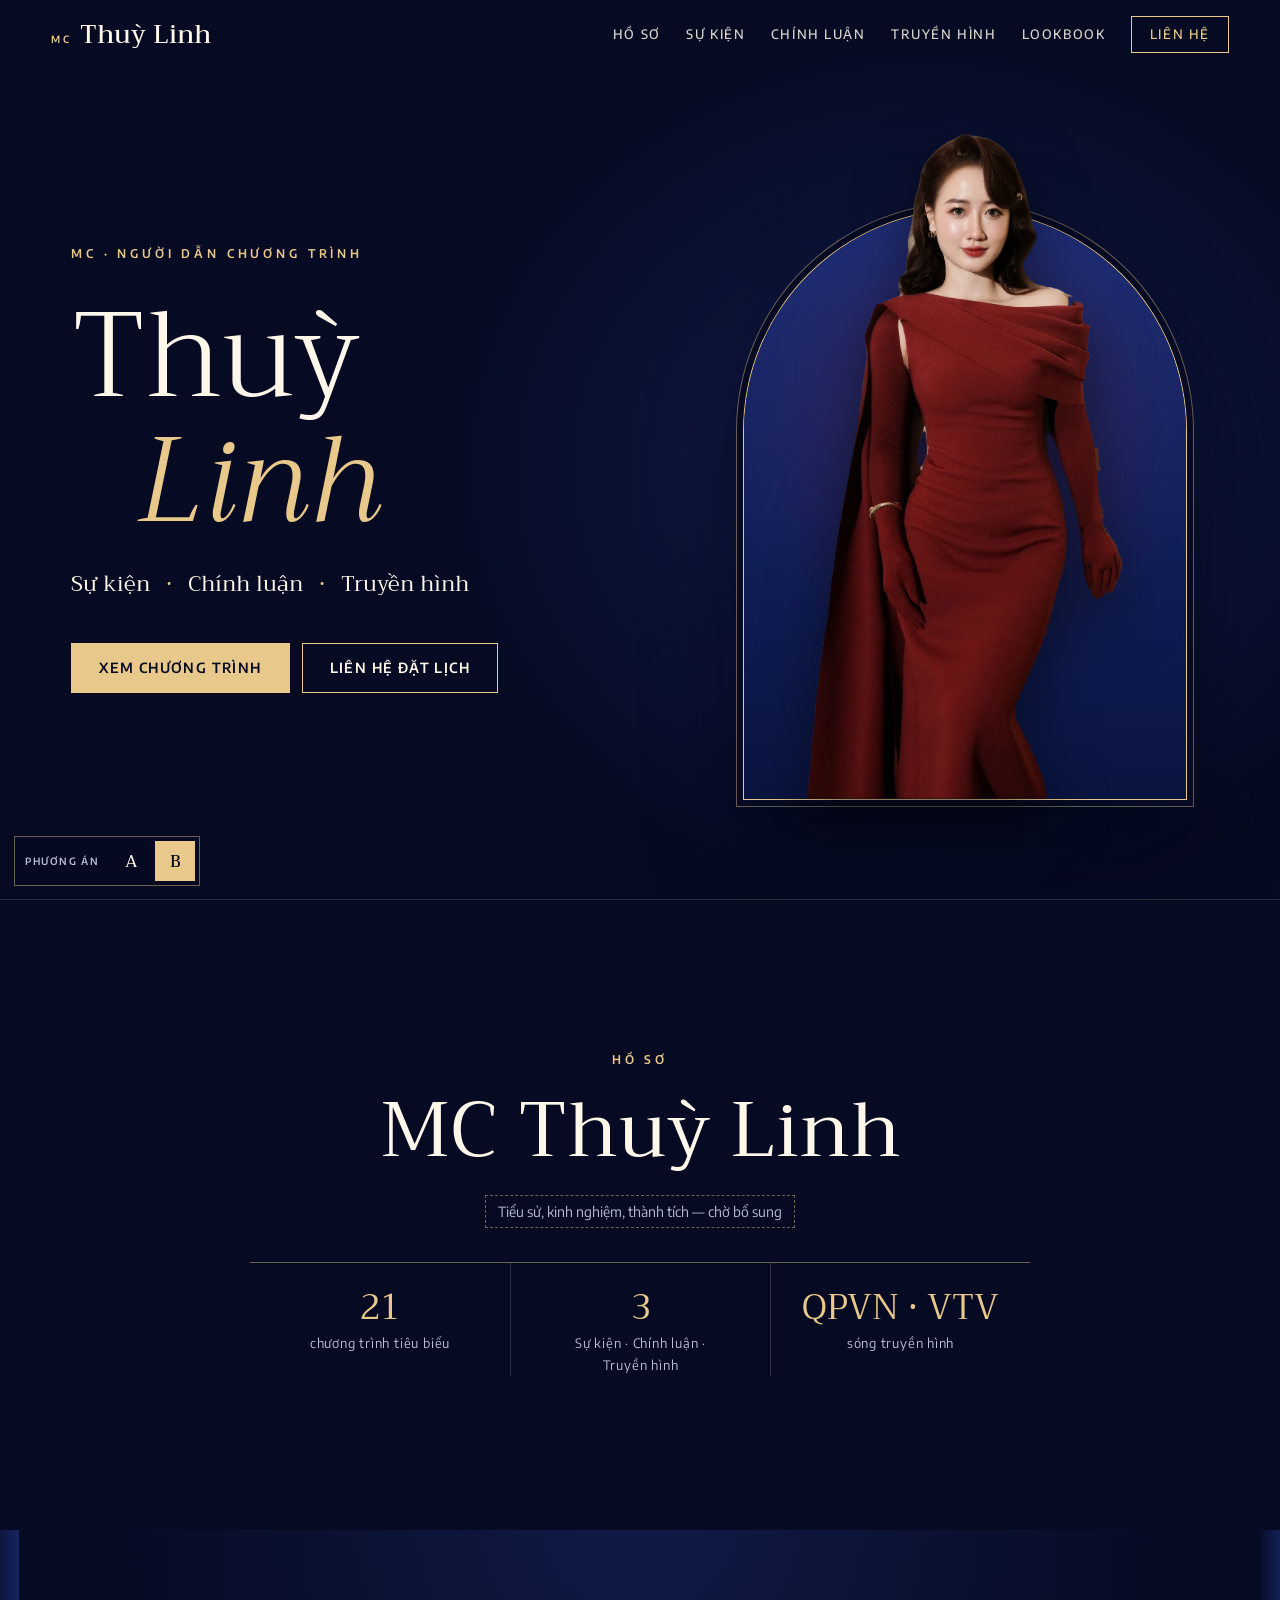
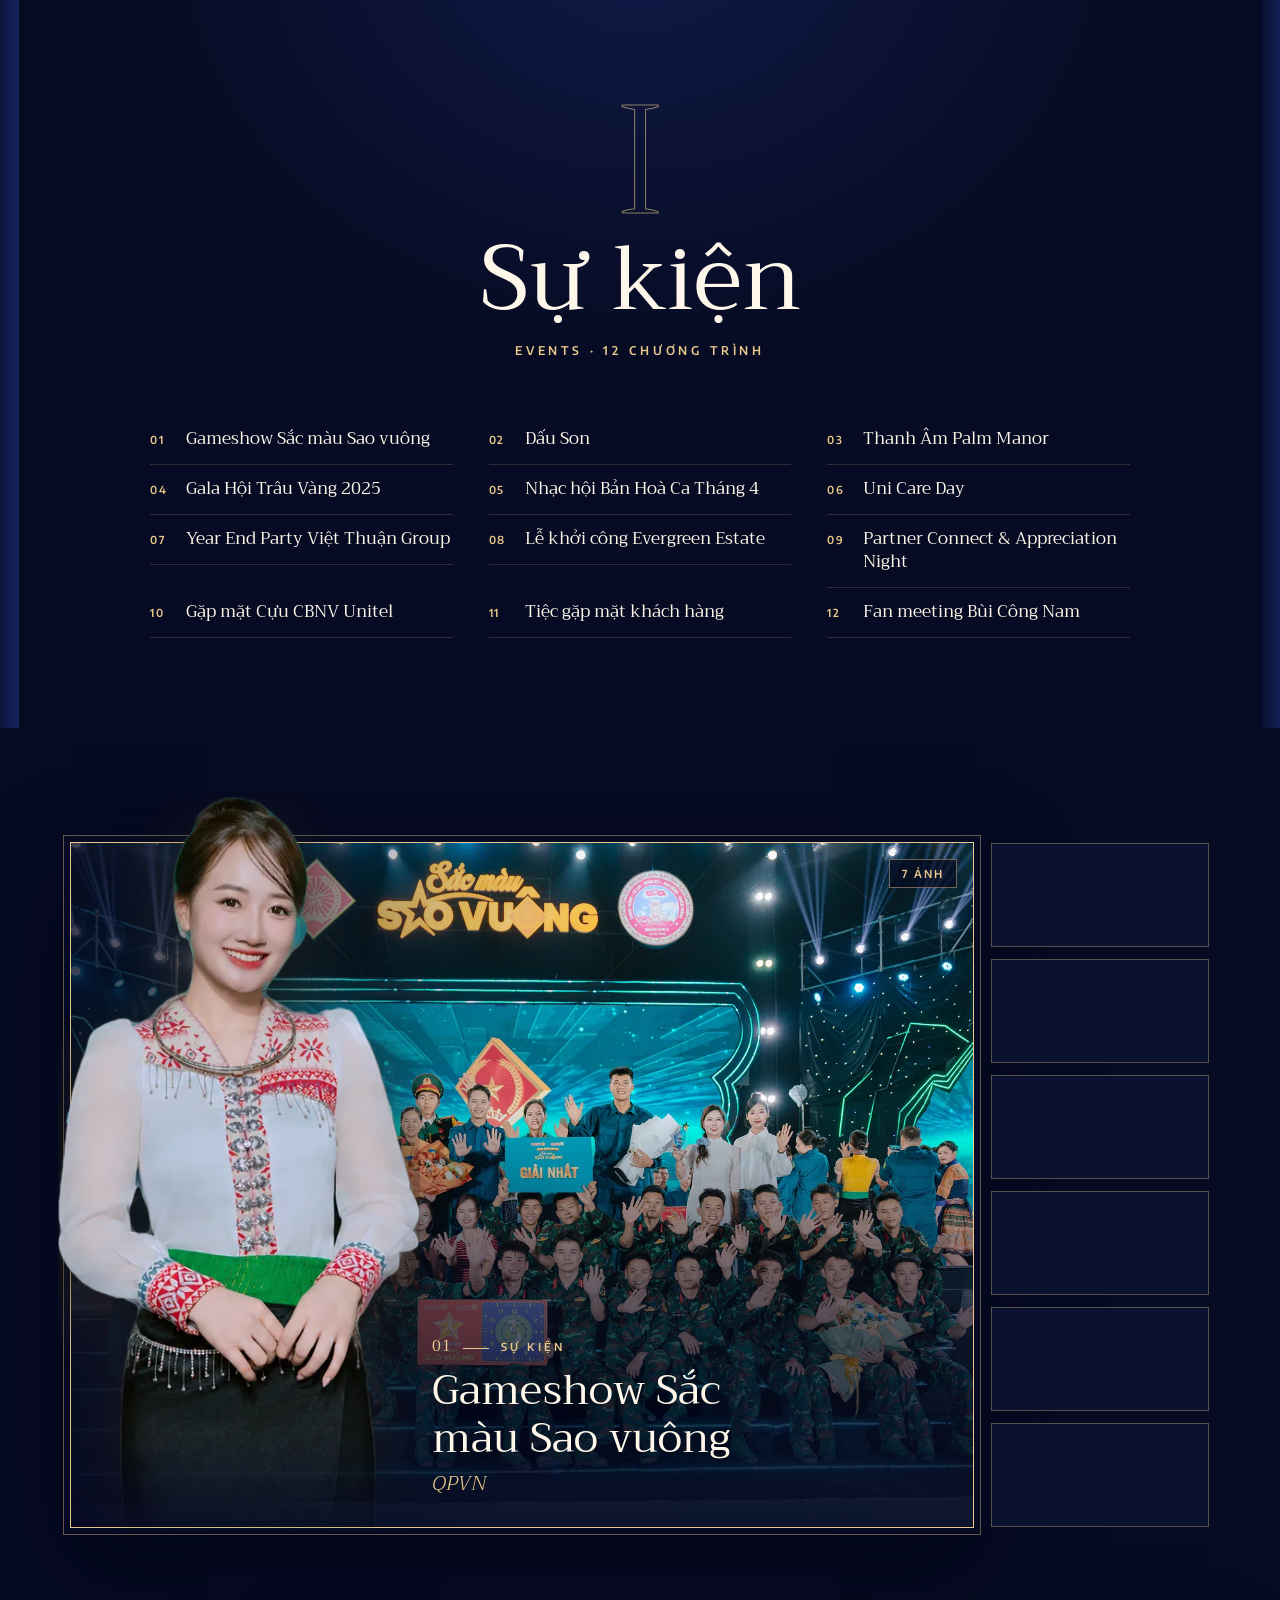
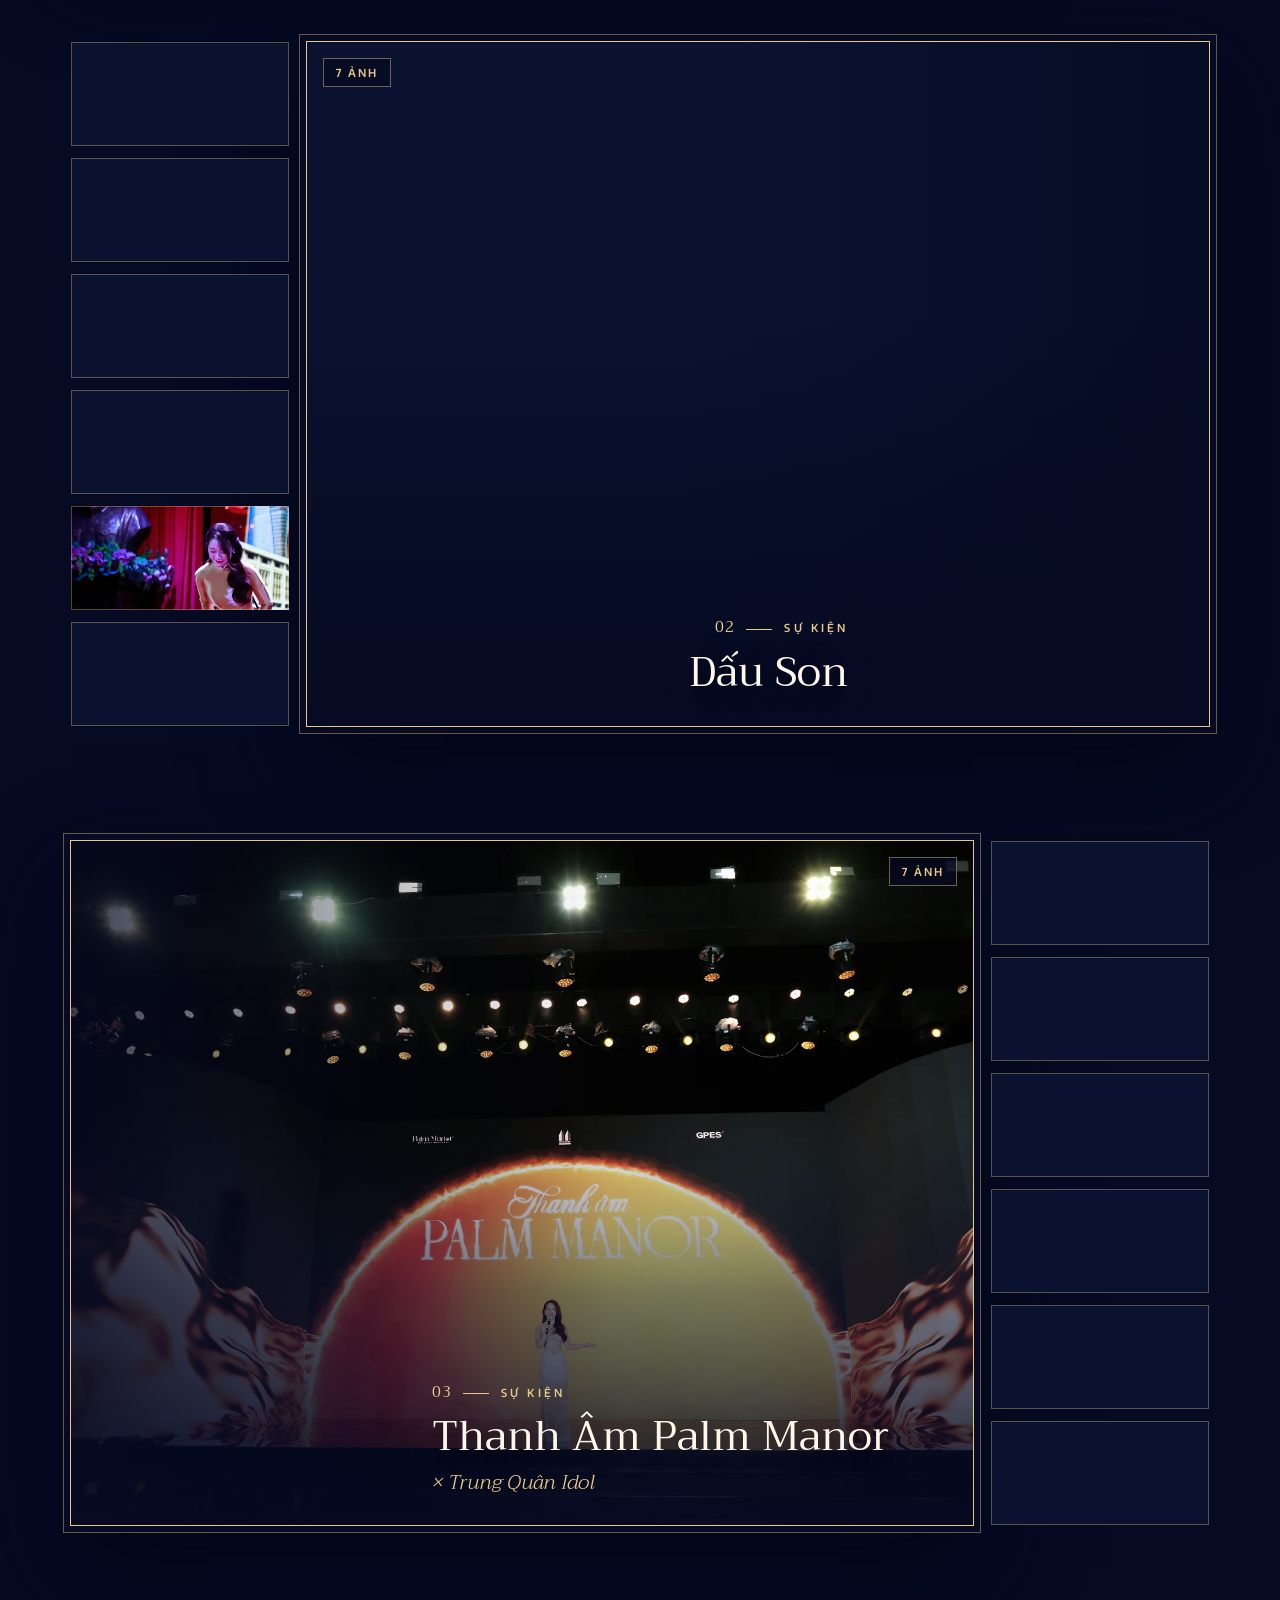
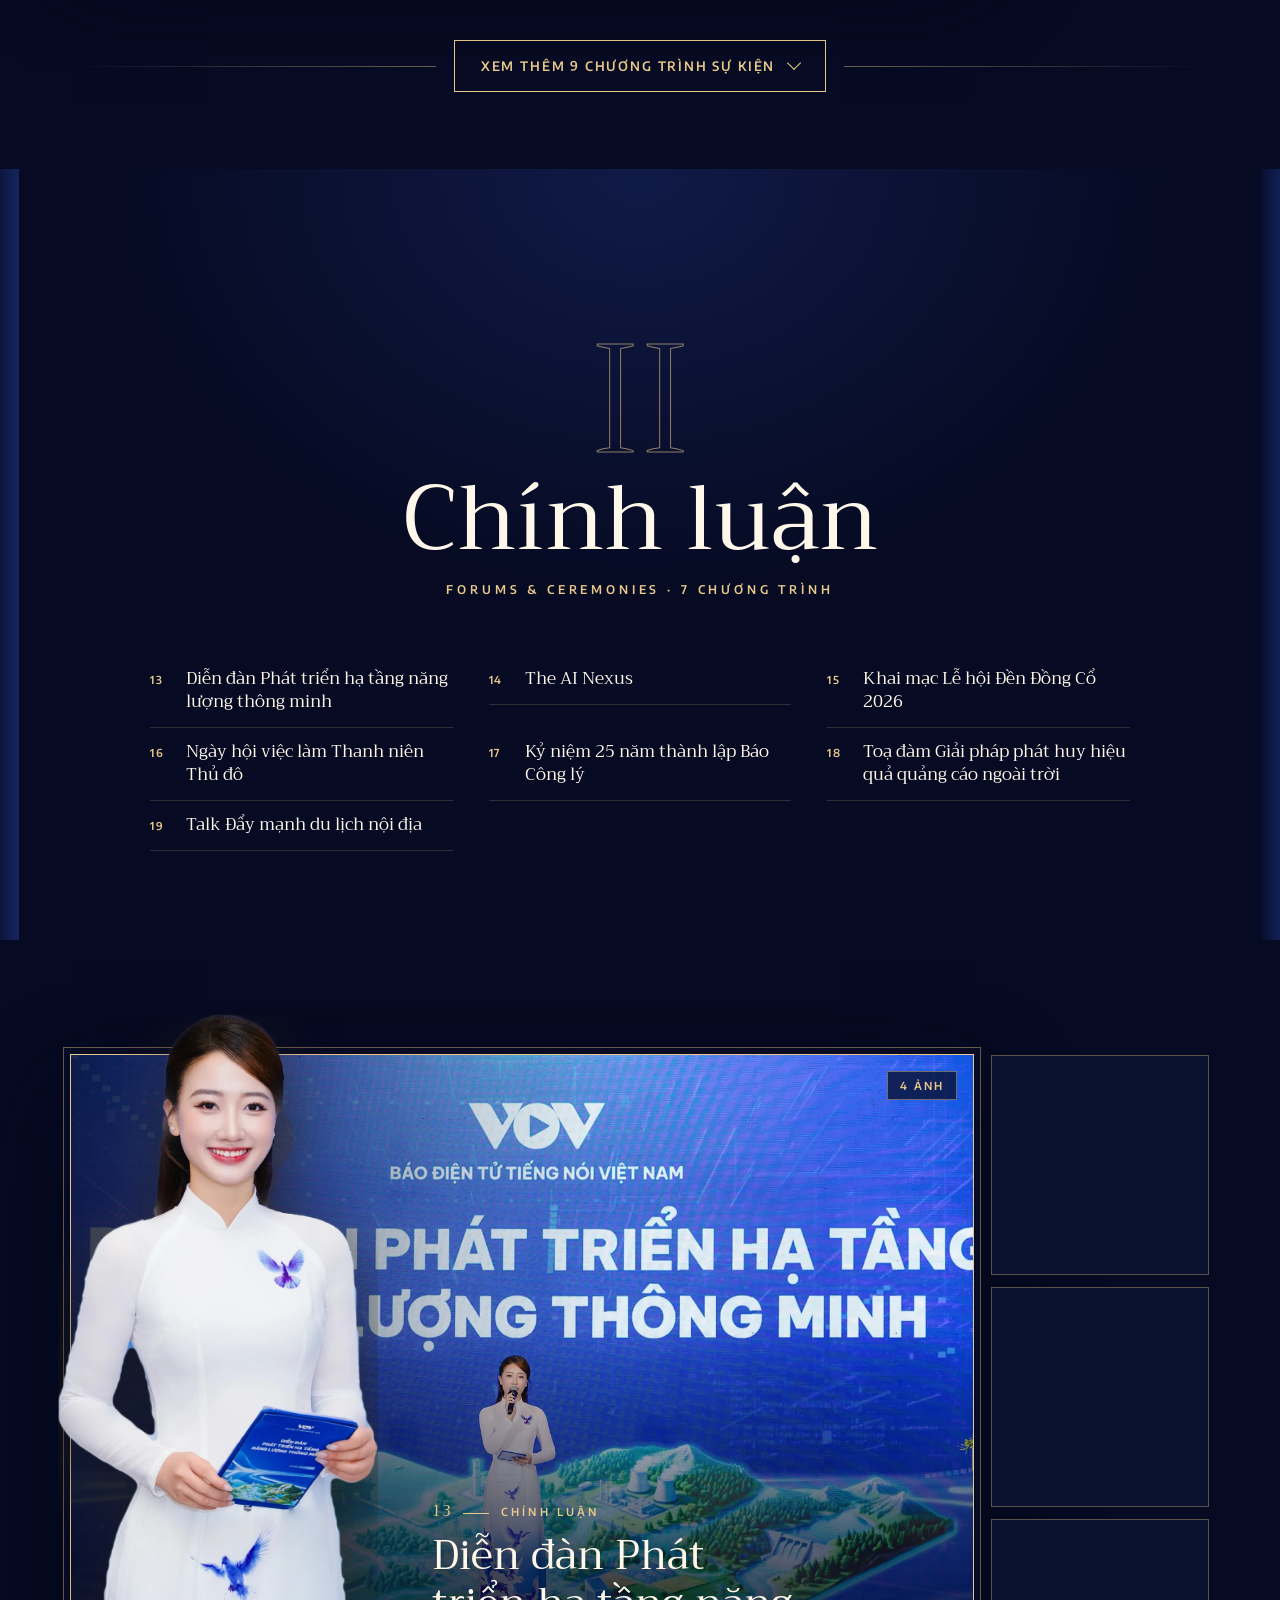
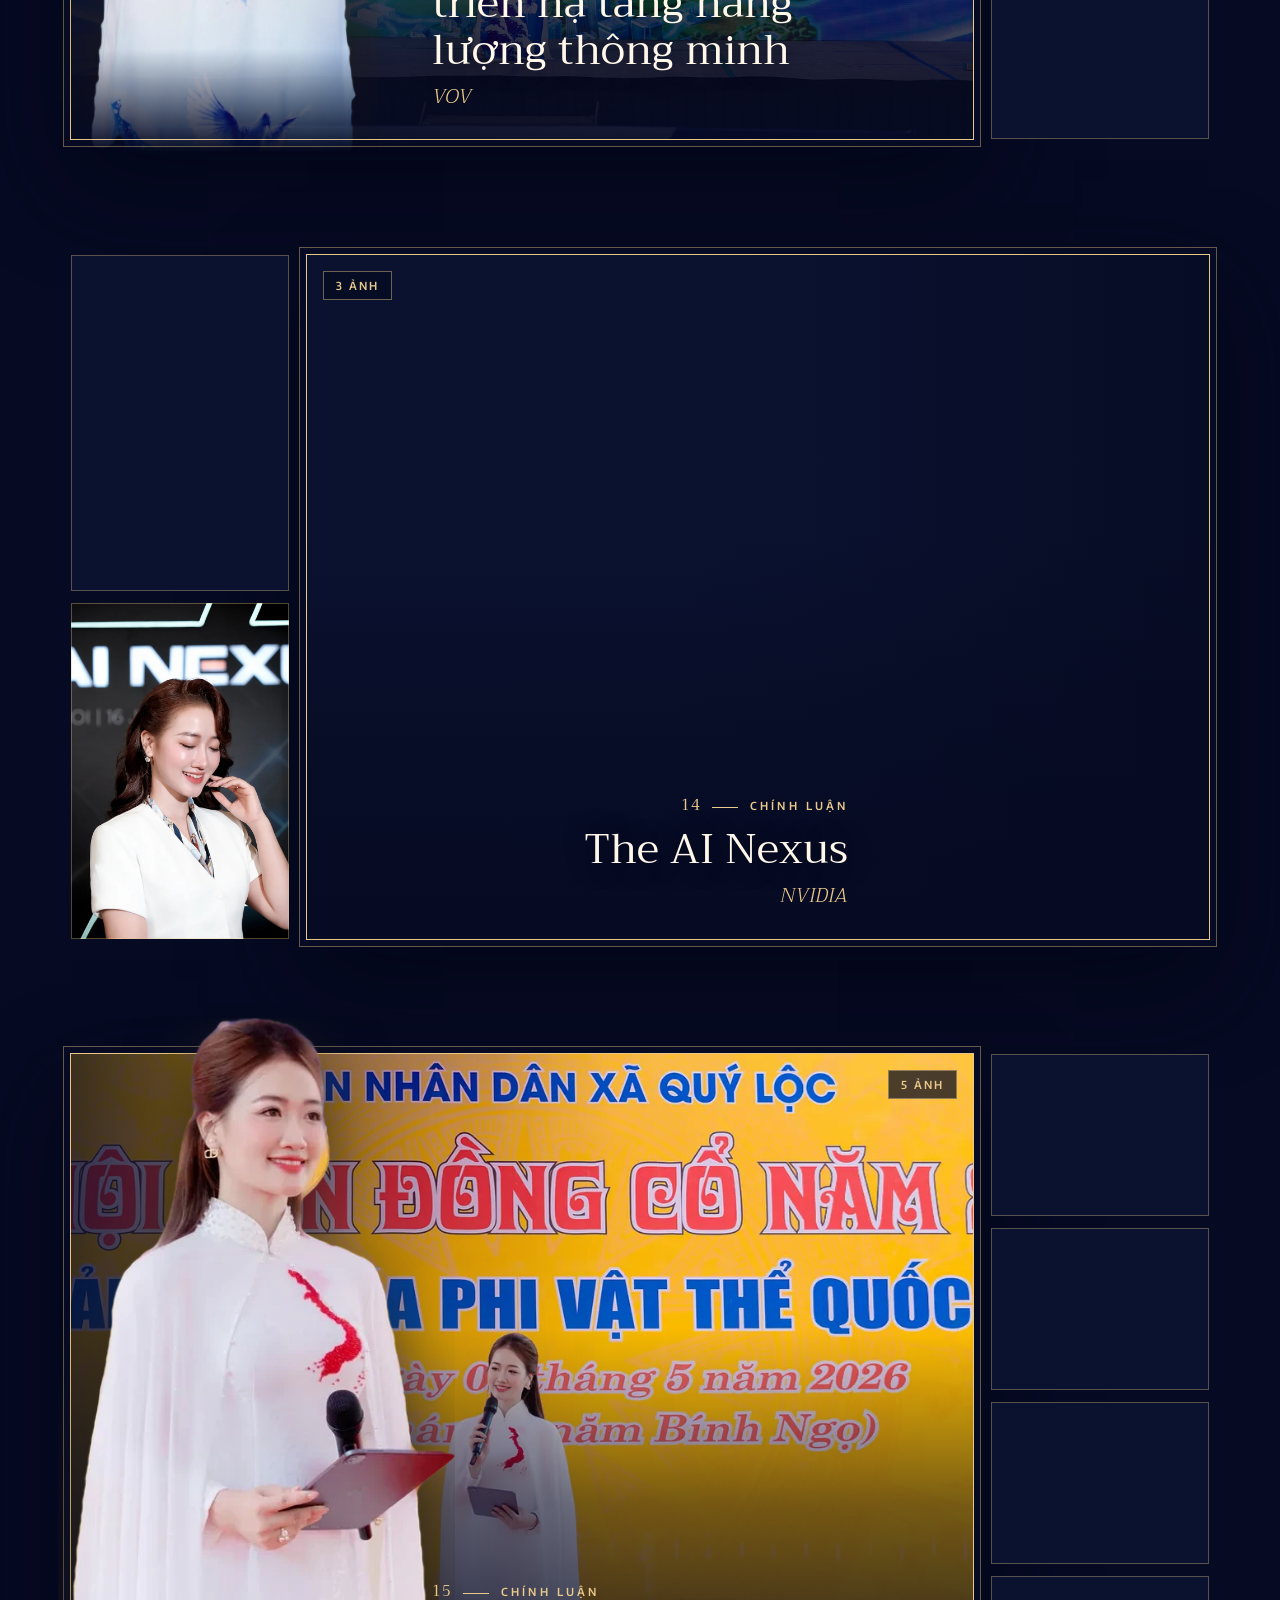
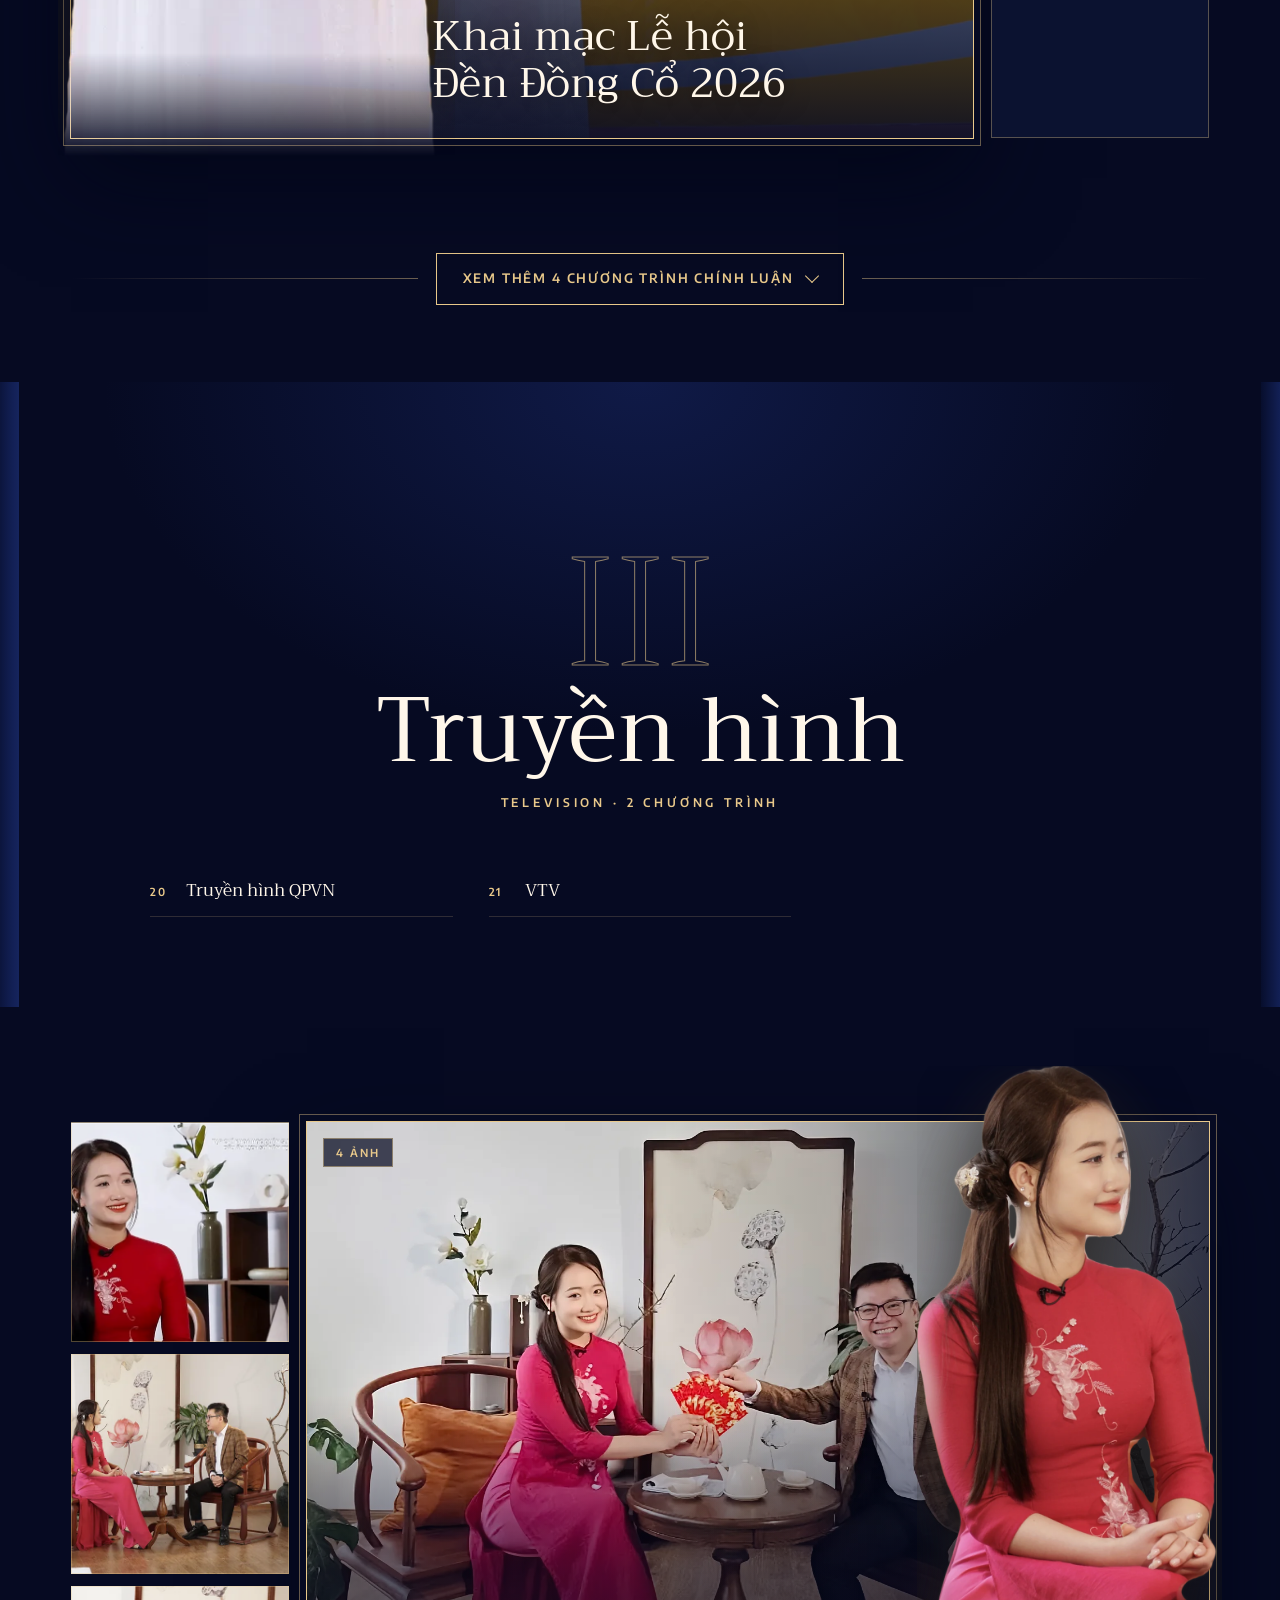
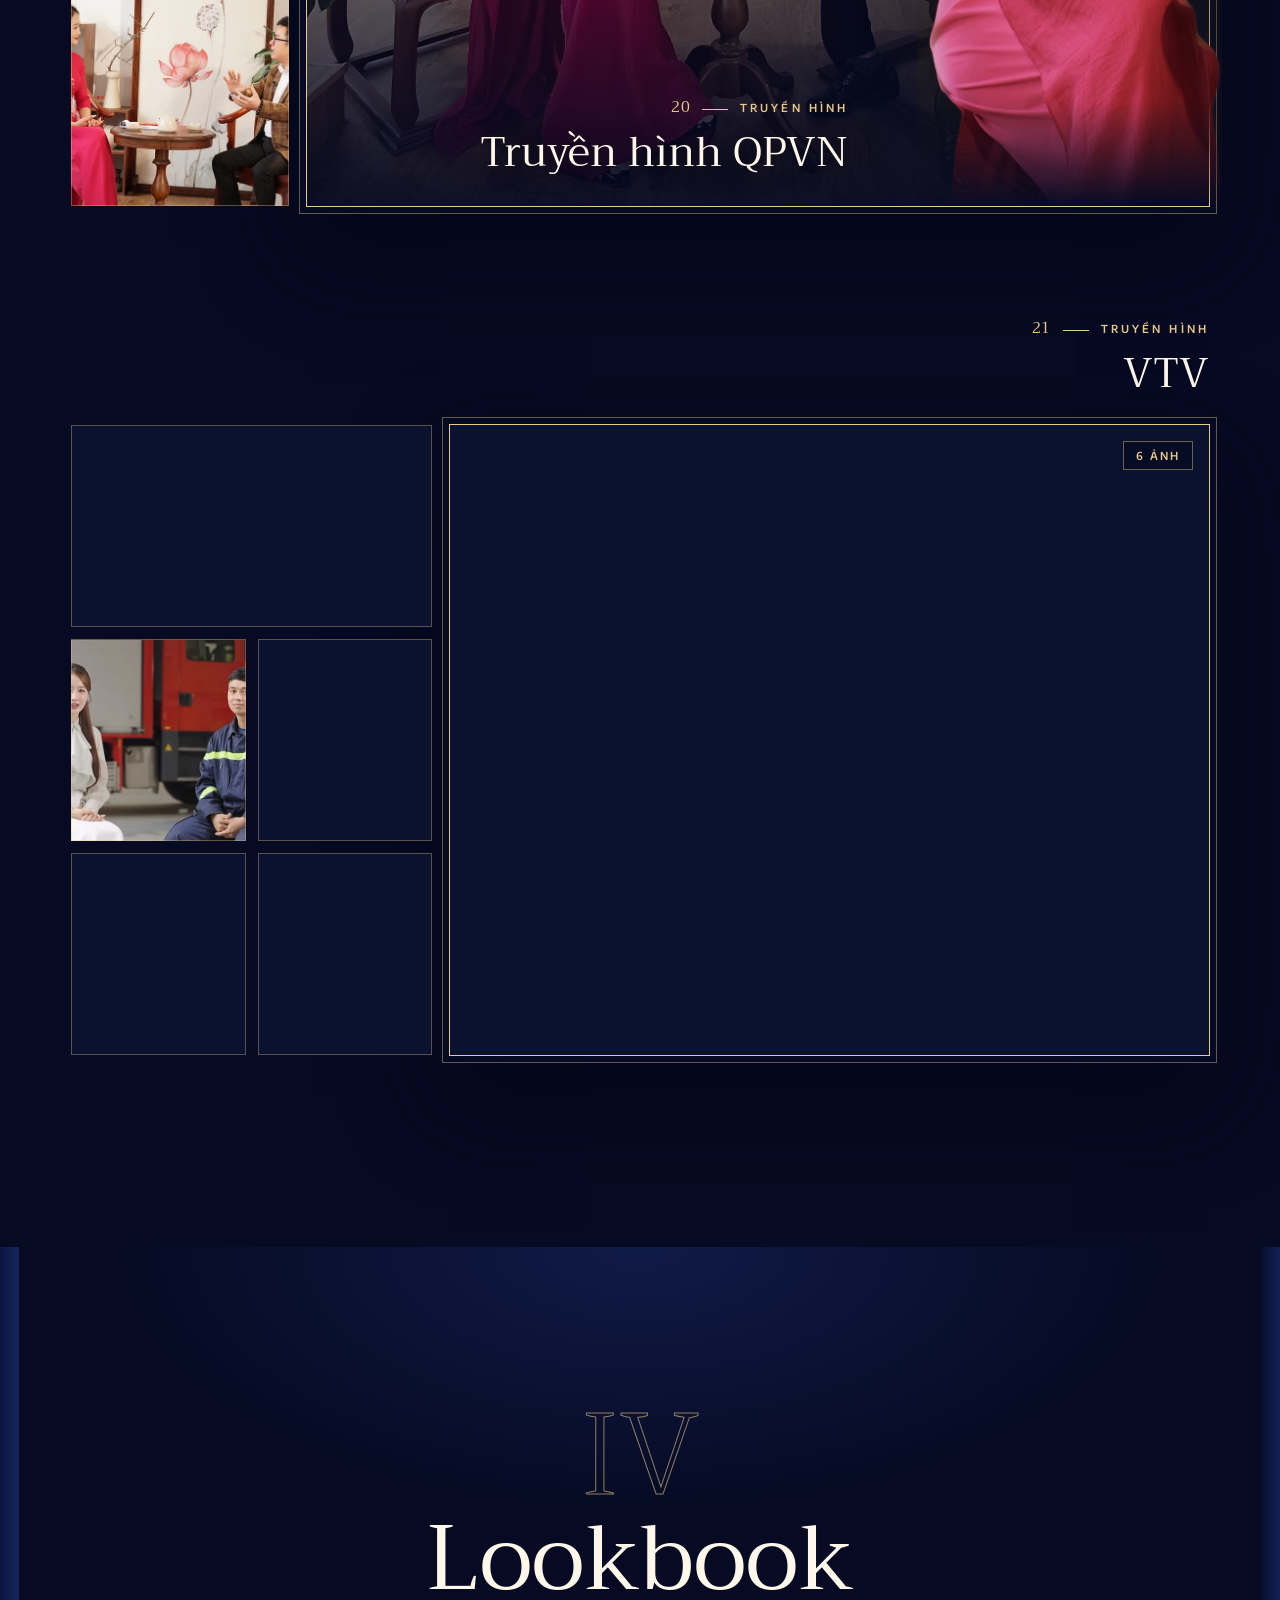
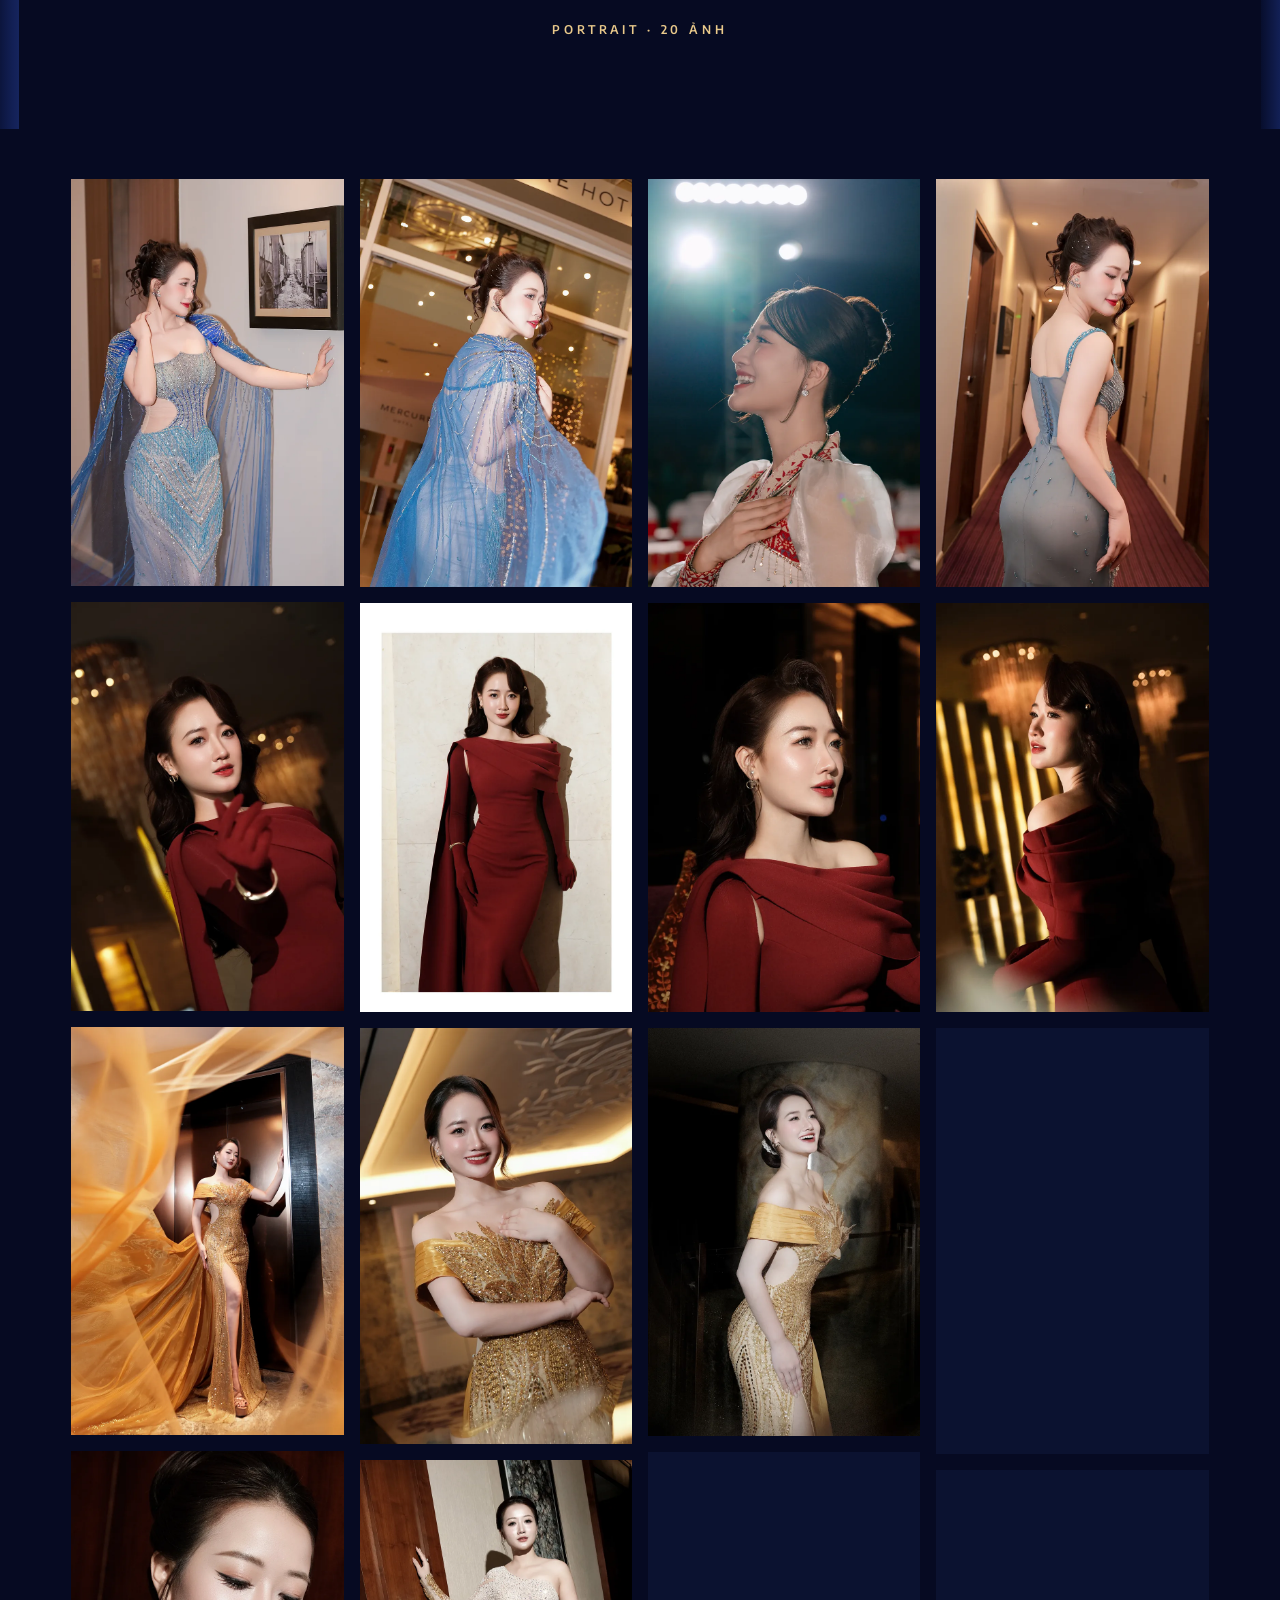
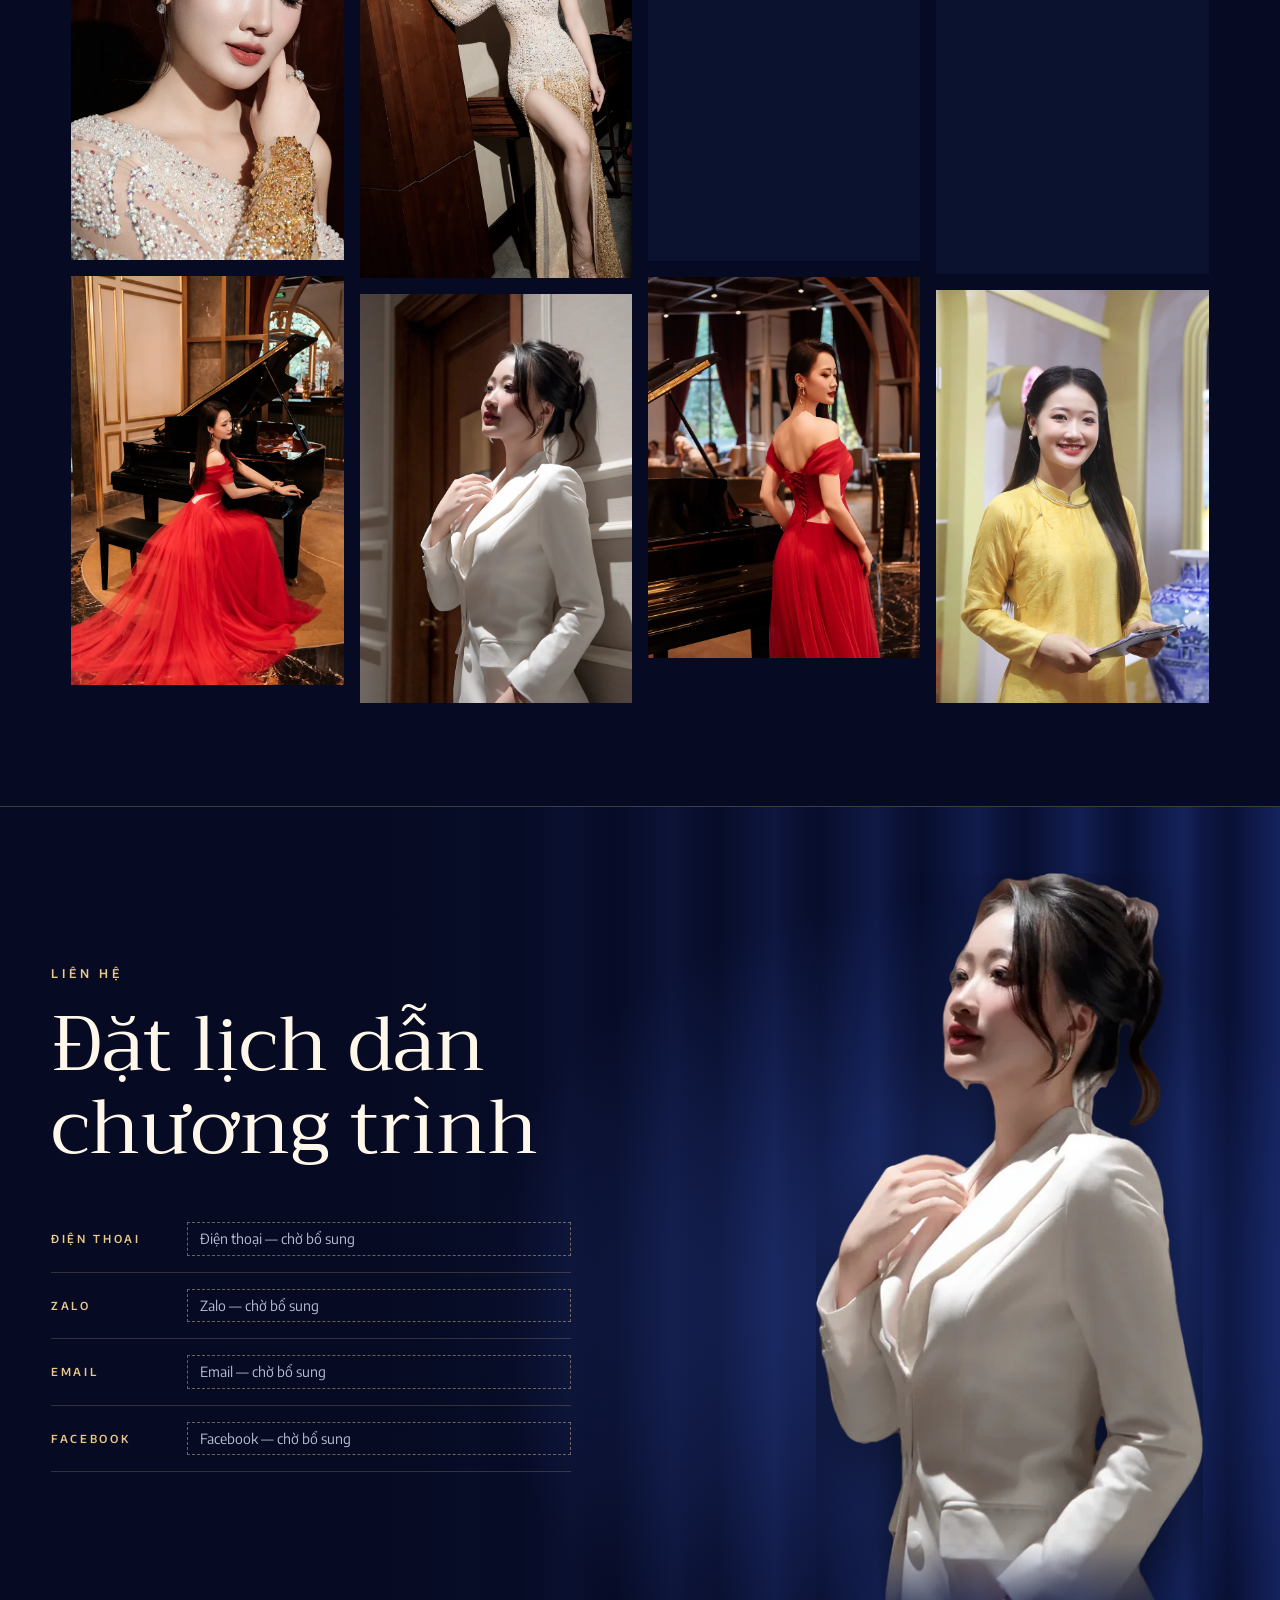
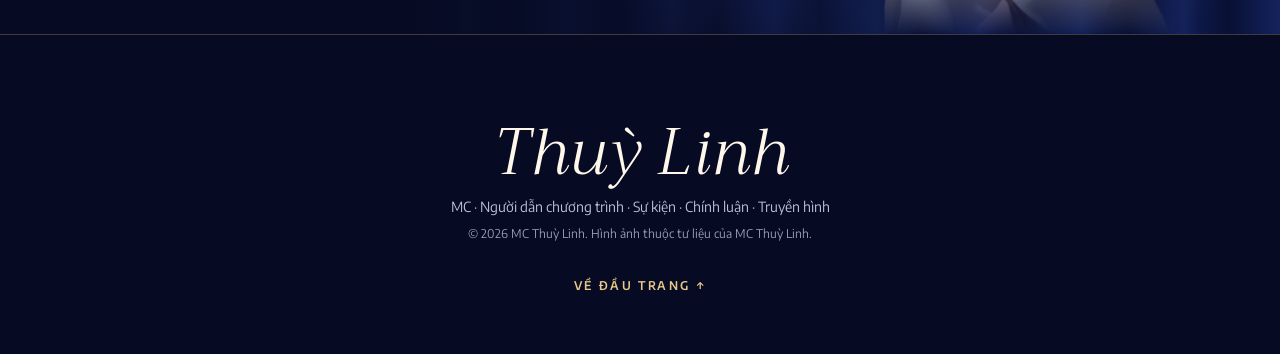
==== commit 8de76438: "Gắn số phiên bản cho file giao diện, thêm dự phòng khi hiệu ứng lỗi Co-Authored-By: Claude Opus 5.5 " ====
--- a/b/index.html
+++ b/b/index.html
@@ -14,8 +14,8 @@
 <link rel="preconnect" href="https://fonts.gstatic.com" crossorigin>
 <link href="https://fonts.googleapis.com/css2?family=Trirong:ital,wght@0,300;0,400;0,500;0,600;1,300;1,400&family=Encode+Sans:wght@400;500;600&display=swap&subset=vietnamese" rel="stylesheet">
 <link rel="preload" as="image" href="../assets/cutouts/hero-b-sm.webp" imagesrcset="../assets/cutouts/hero-b-sm.webp 379w, ../assets/cutouts/hero-b.webp 853w" imagesizes="(max-width: 760px) 90vw, 40vw">
-<link rel="stylesheet" href="../style.css">
-<script>document.documentElement.classList.add('js')</script>
+<link rel="stylesheet" href="../style.css?v=d77124a8">
+<script>document.documentElement.classList.add('js');setTimeout(function(){if(!window.__tl)document.documentElement.classList.remove('js')},4000)</script>
 </head>
 <body>
 <a class="skip" href="#main">Bỏ qua, tới nội dung chính</a>
@@ -351,6 +351,6 @@
   <button class="lx-close" type="button" aria-label="Đóng">Đóng ✕</button>
 </div>
 <nav class="opt-switch" aria-label="Chọn phương án xem thử"><a href="../">A</a><a href="./" aria-current="page">B</a></nav>
-<script src="../main.js" defer></script>
+<script src="../main.js?v=36063737" defer></script>
 </body>
 </html>
--- a/style.css
+++ b/style.css
@@ -291,7 +291,8 @@
   .nav a{font-size:15px;padding:16px 0;border-bottom:1px solid rgba(233,201,139,.14)}
   .nav a::after{display:none}
   .nav .nav-cta{margin-top:14px;text-align:center;border:1px solid var(--acc)}
-  html:not(.js) .nav{position:static;opacity:1;visibility:visible;transform:none}
+  /* không có / lỗi JavaScript: ẩn menu cho gọn, nội dung vẫn hiện đầy đủ khi cuộn */
+  html:not(.js) .nav,html:not(.js) .menu-btn{display:none}
 
   .top{background:rgba(6,10,34,.72);backdrop-filter:blur(10px);-webkit-backdrop-filter:blur(10px)}
   .hero{min-height:100svh}
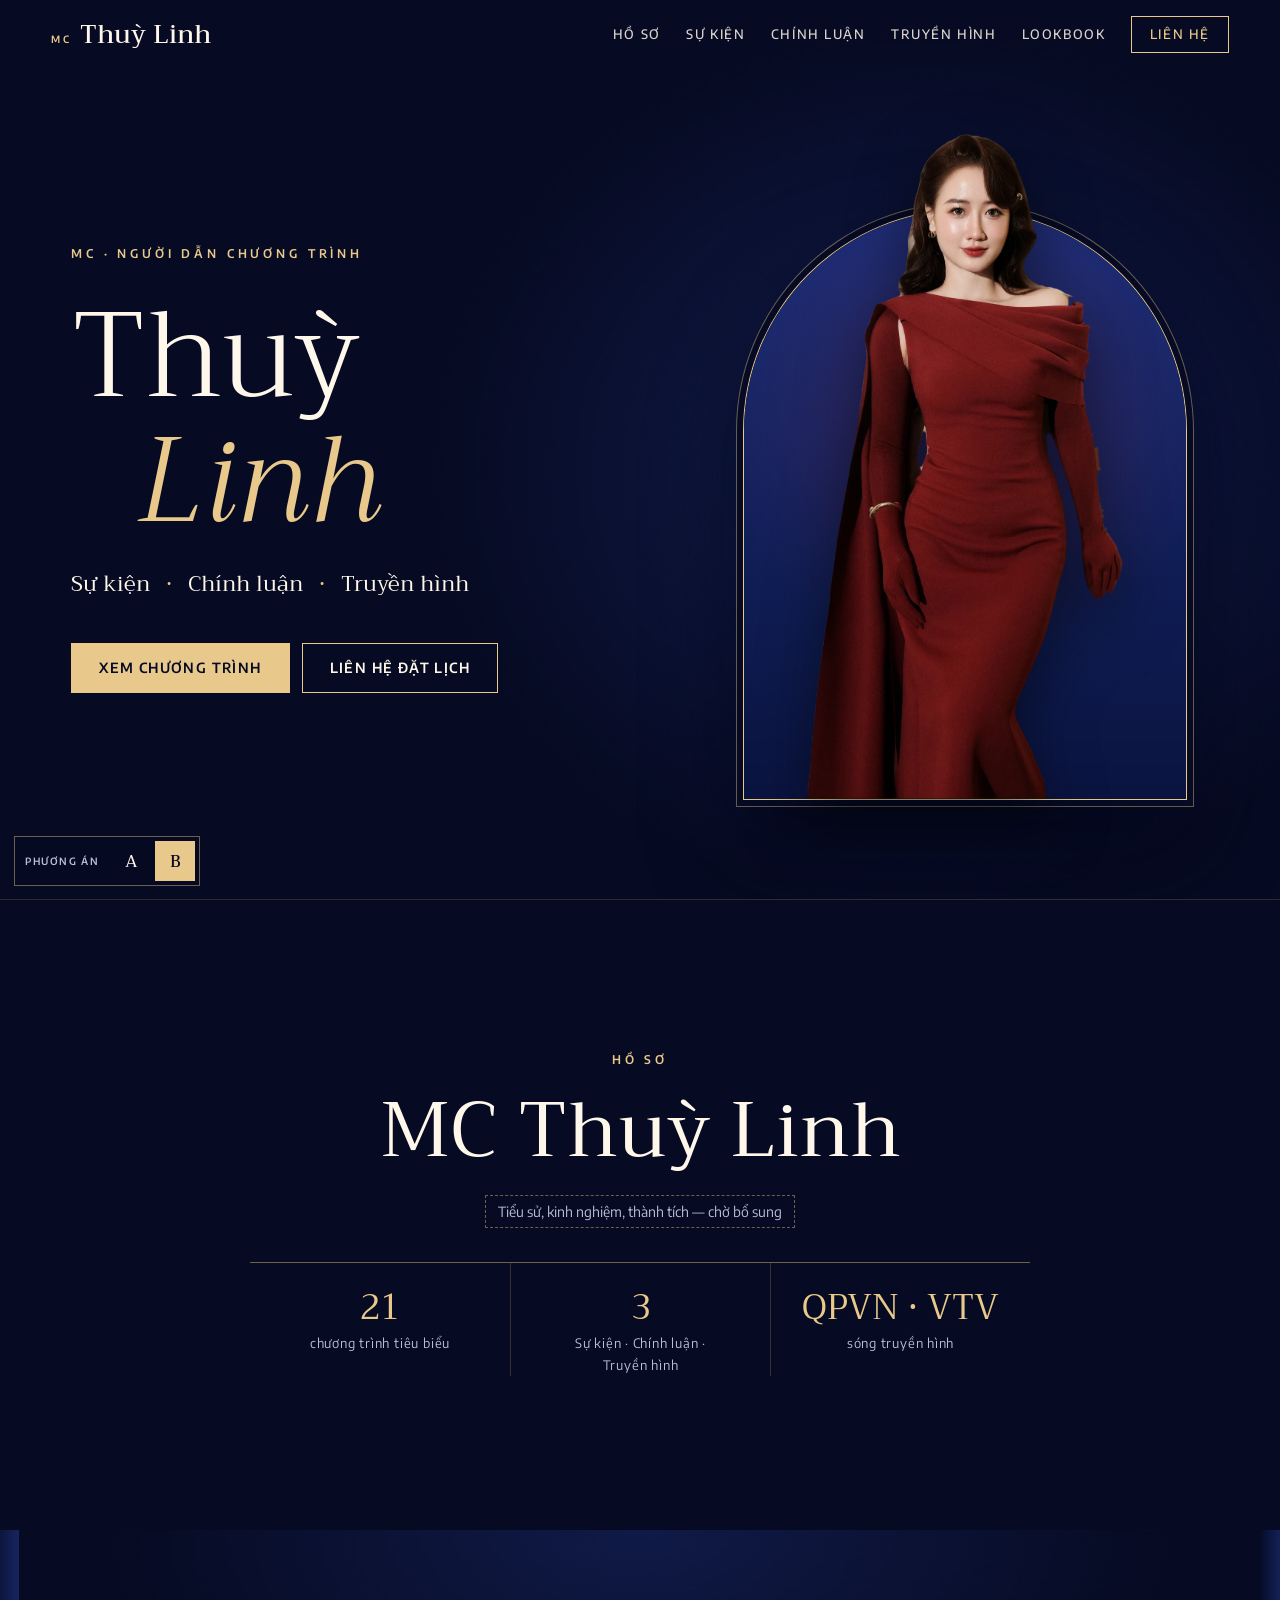
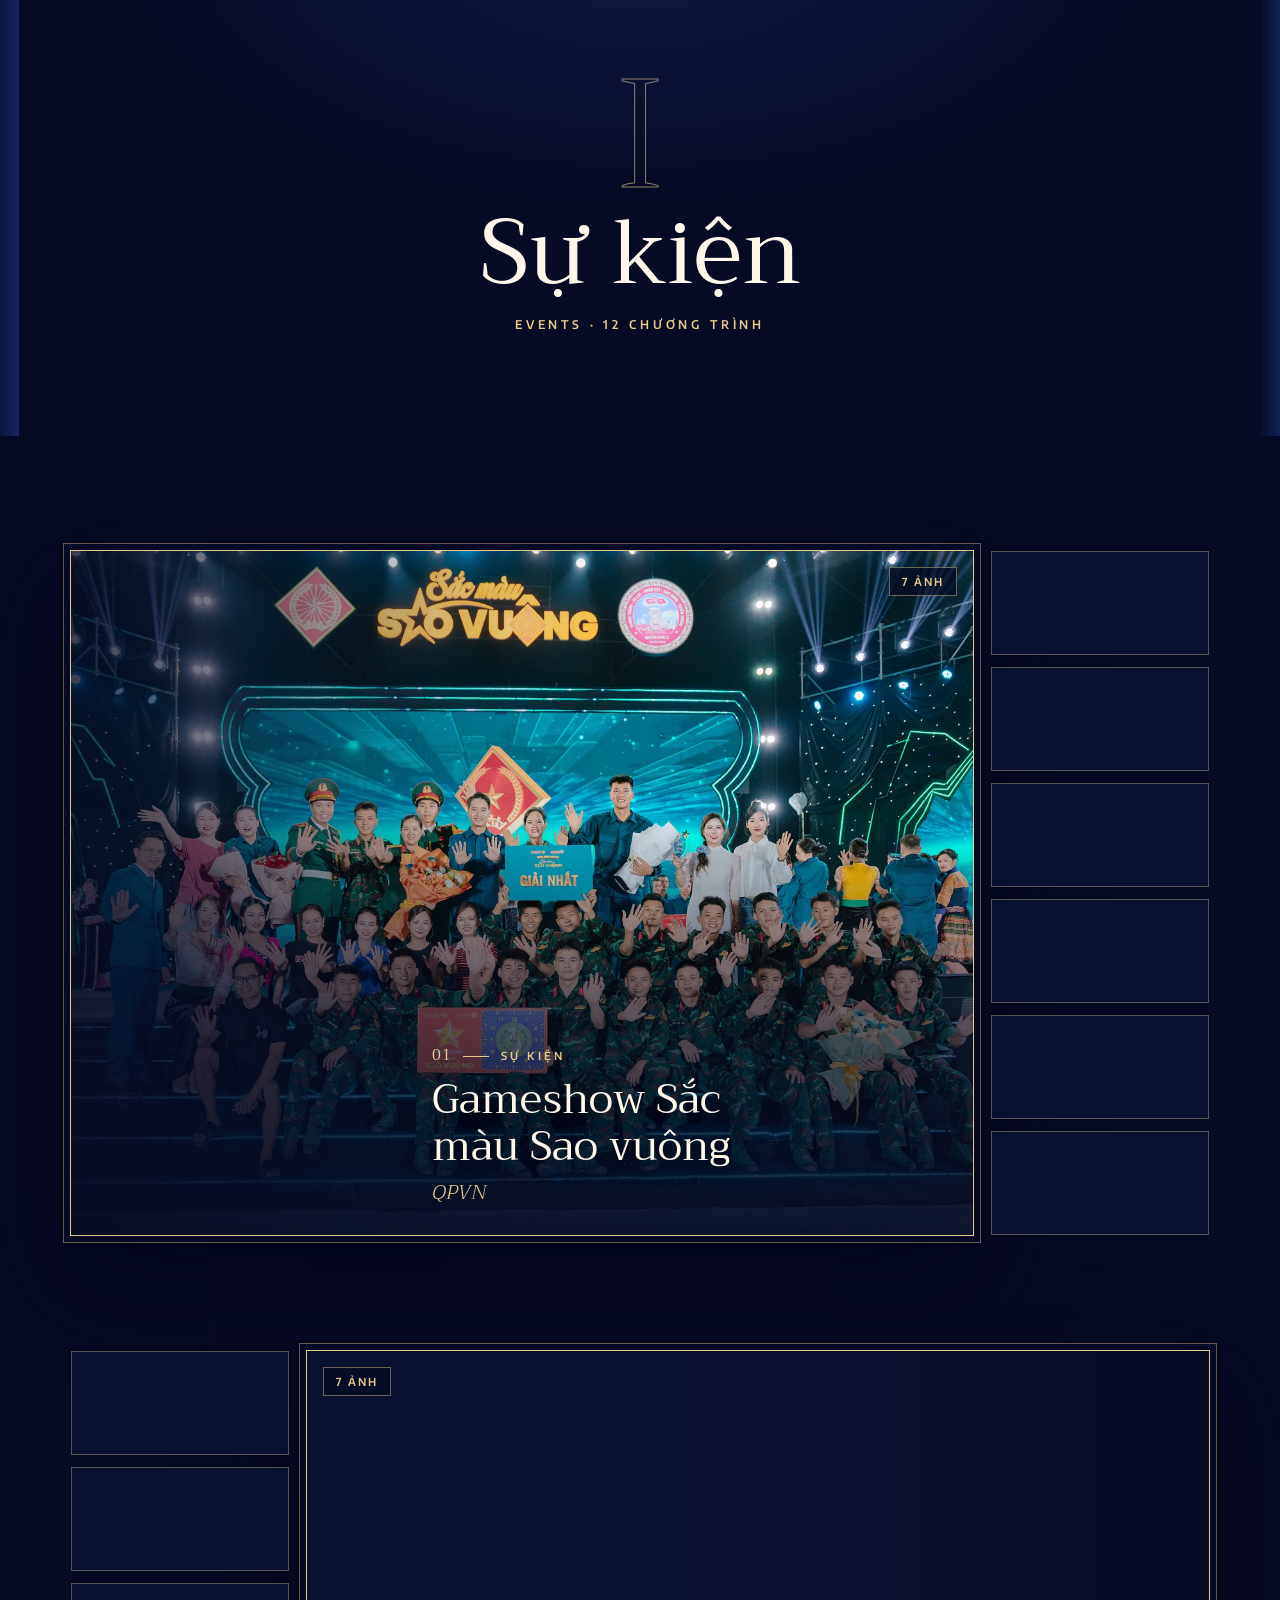
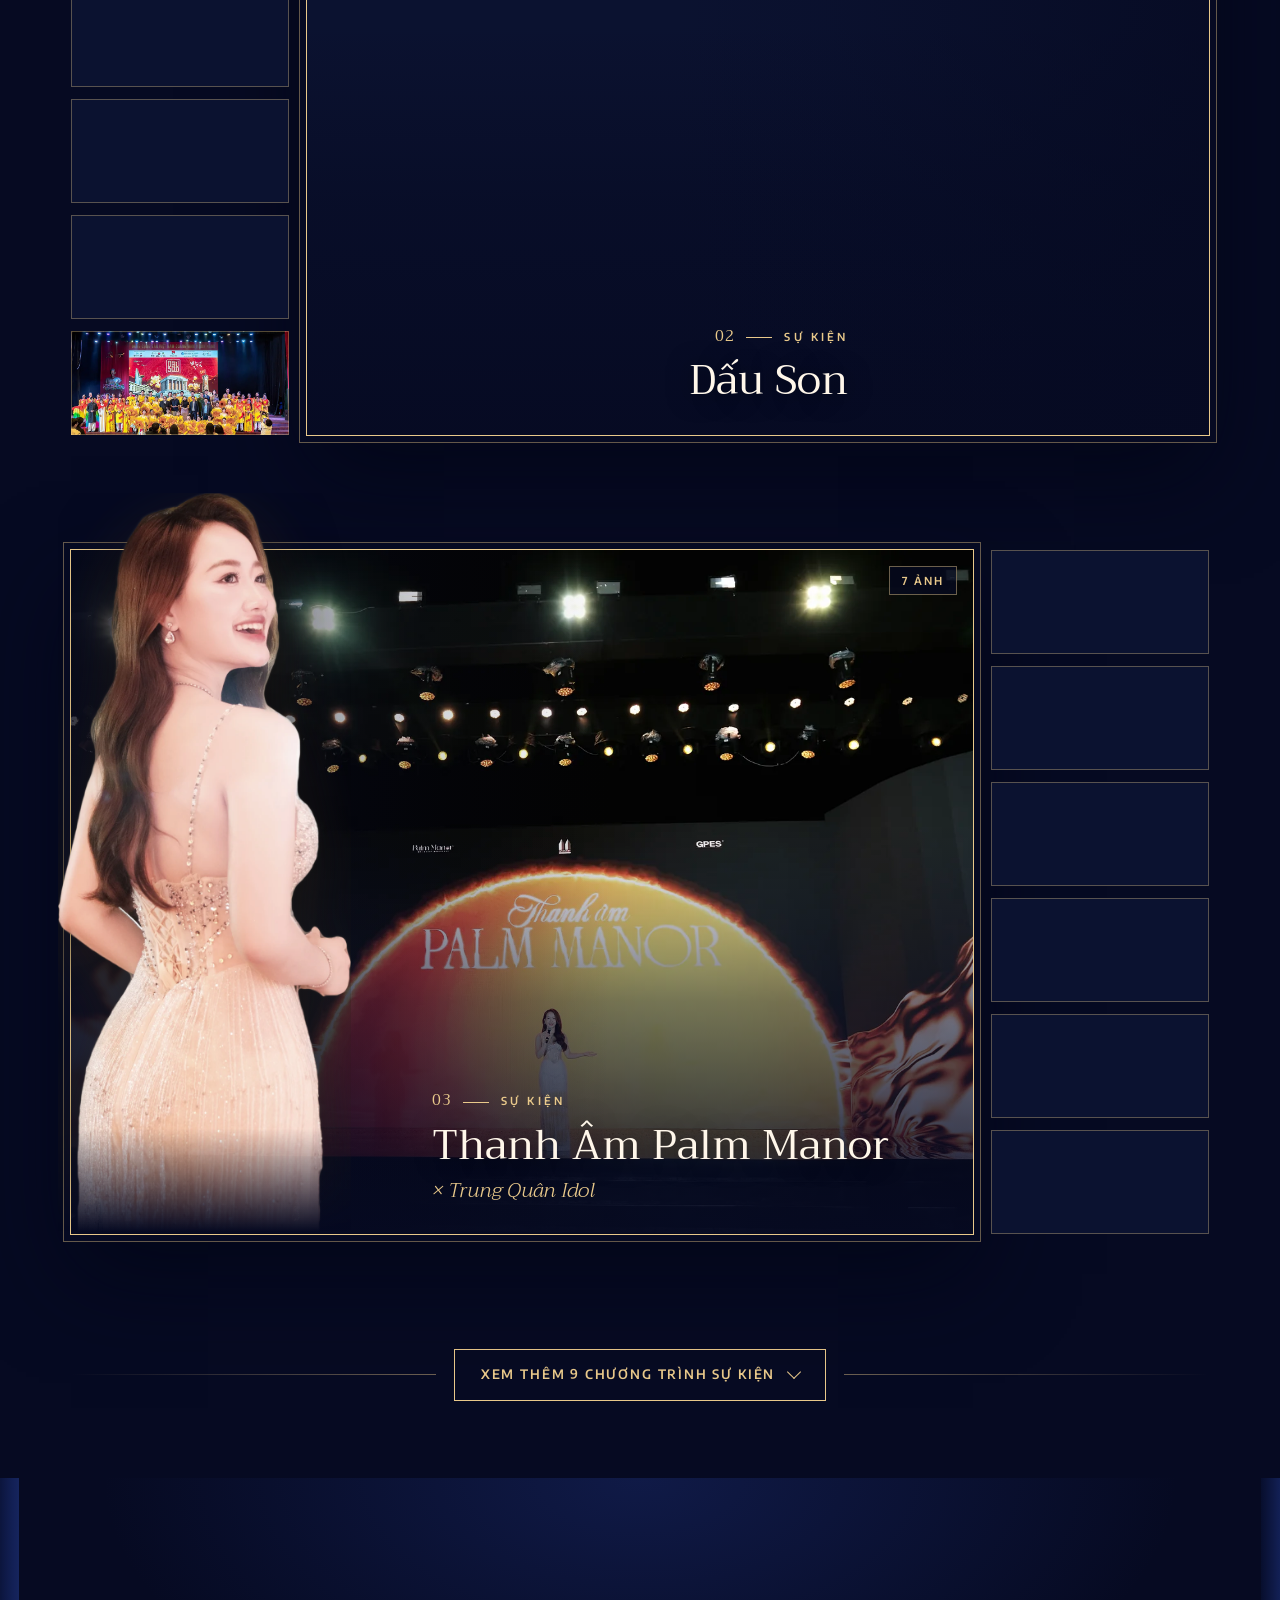
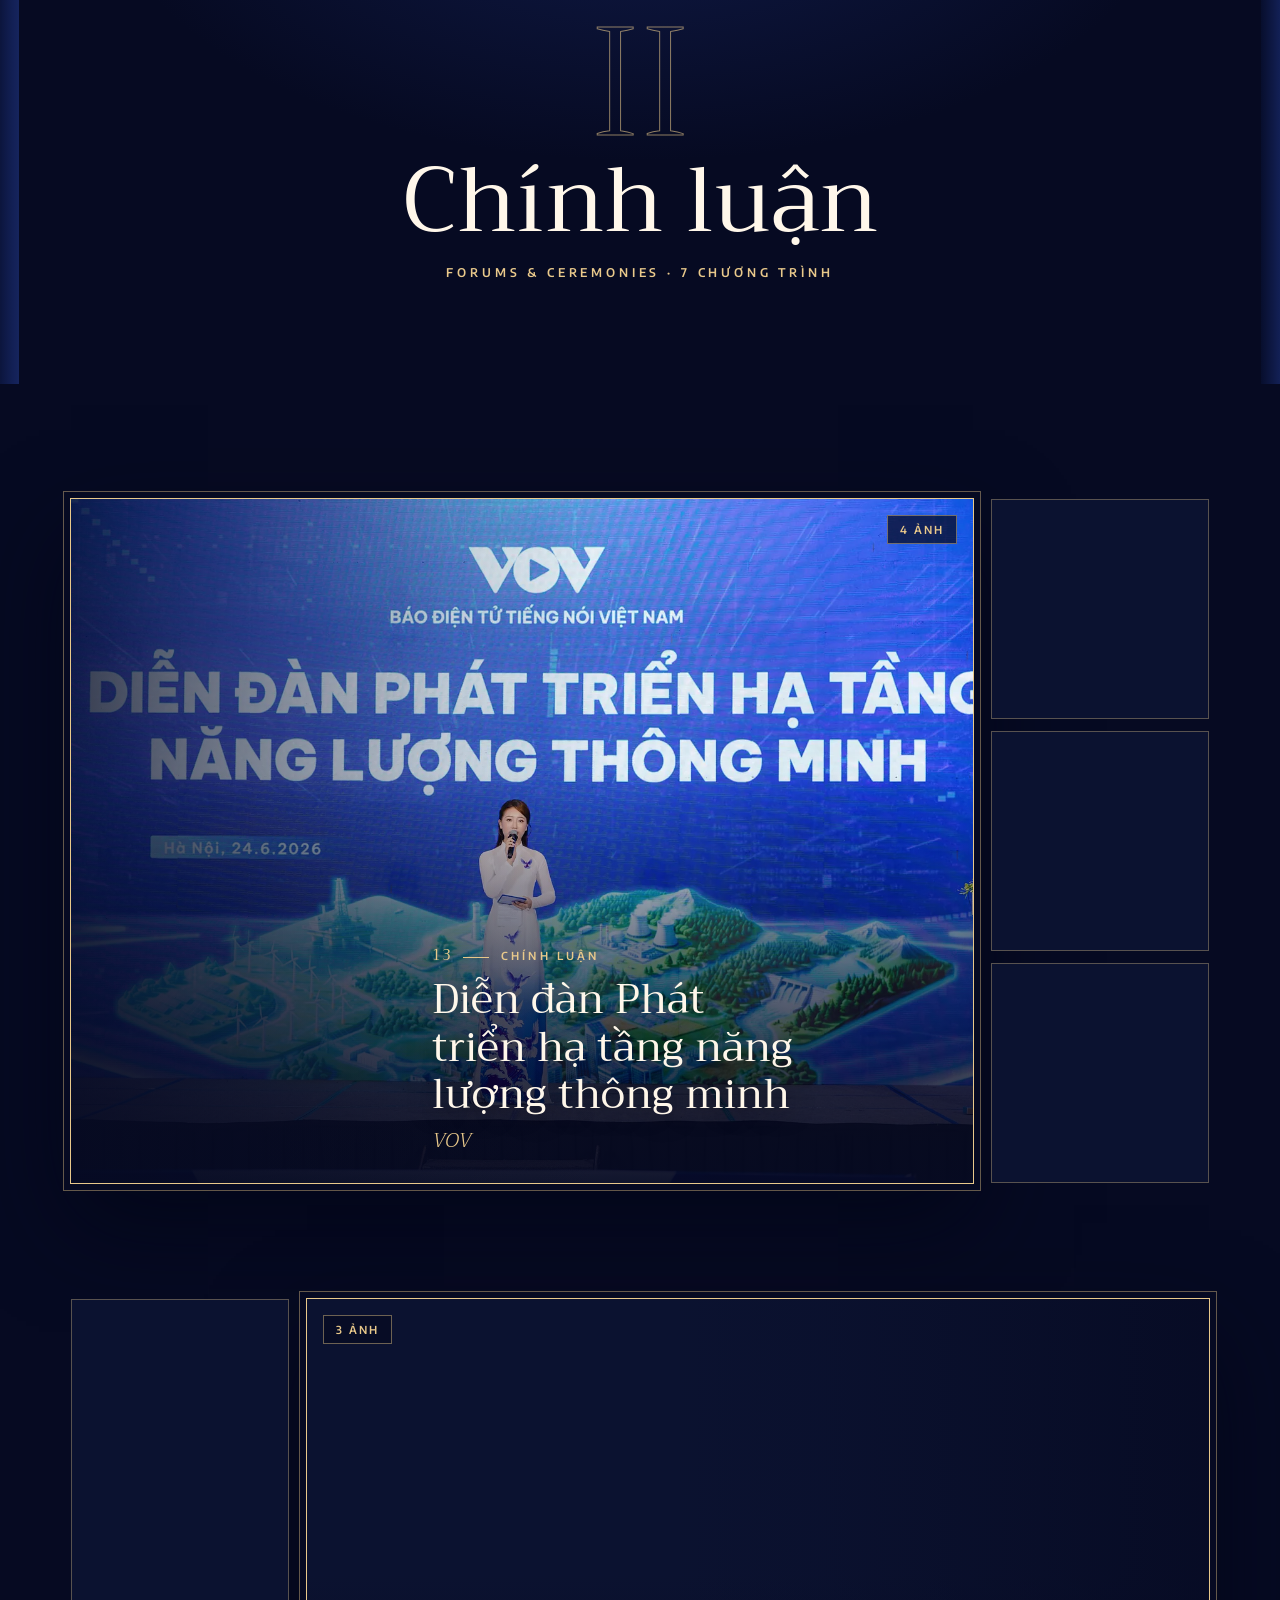
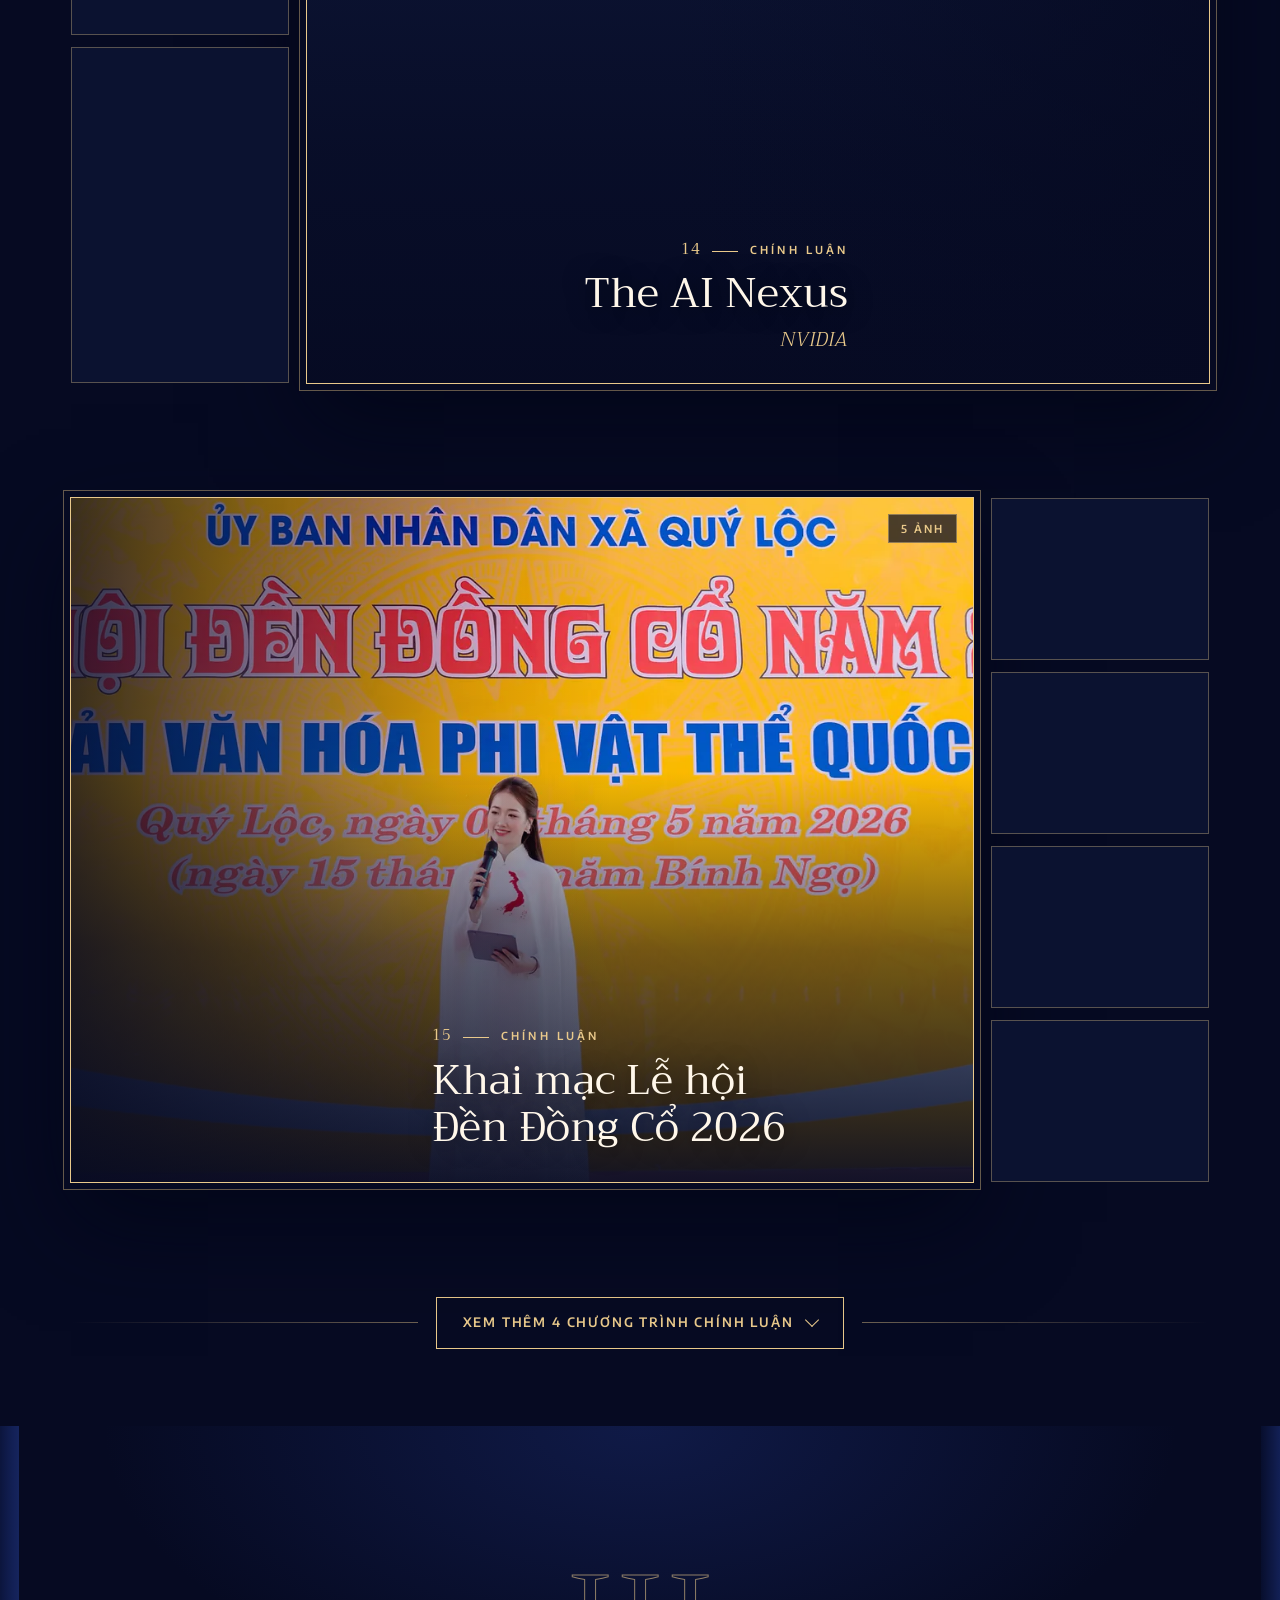
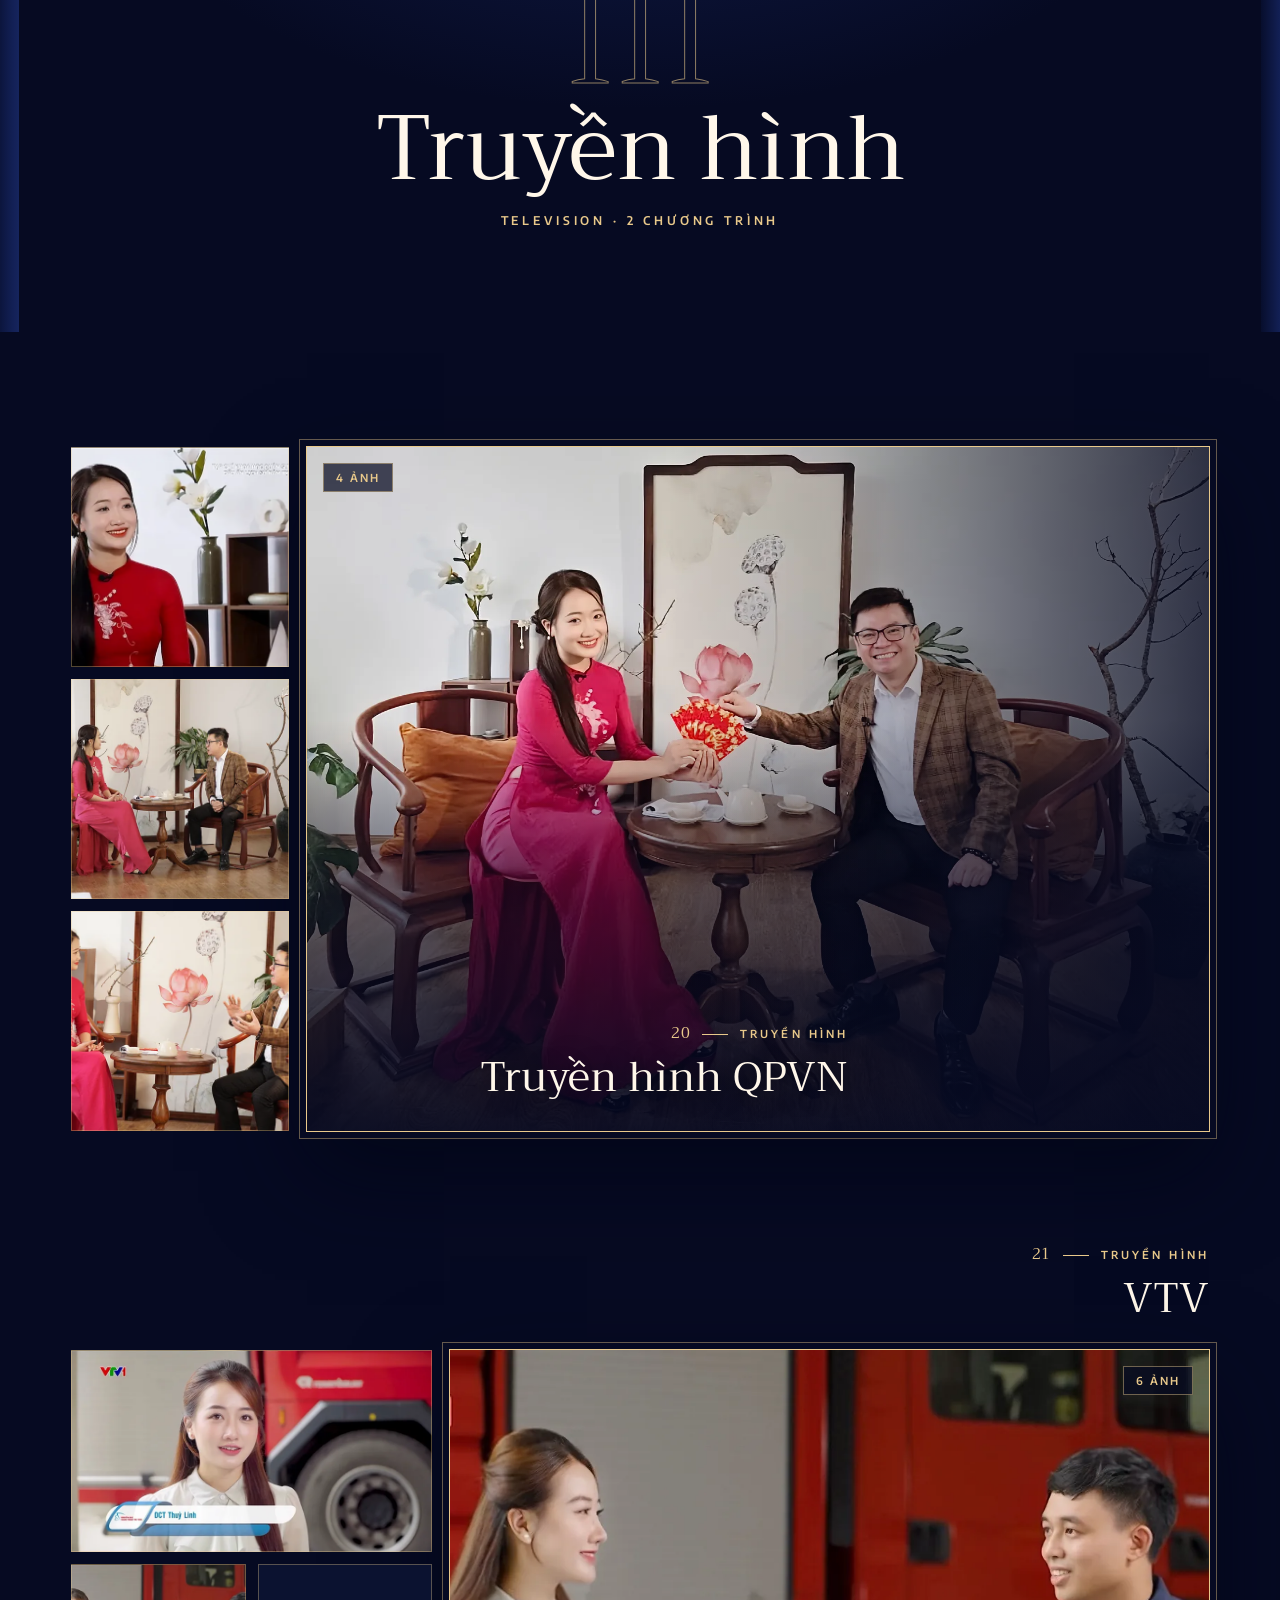
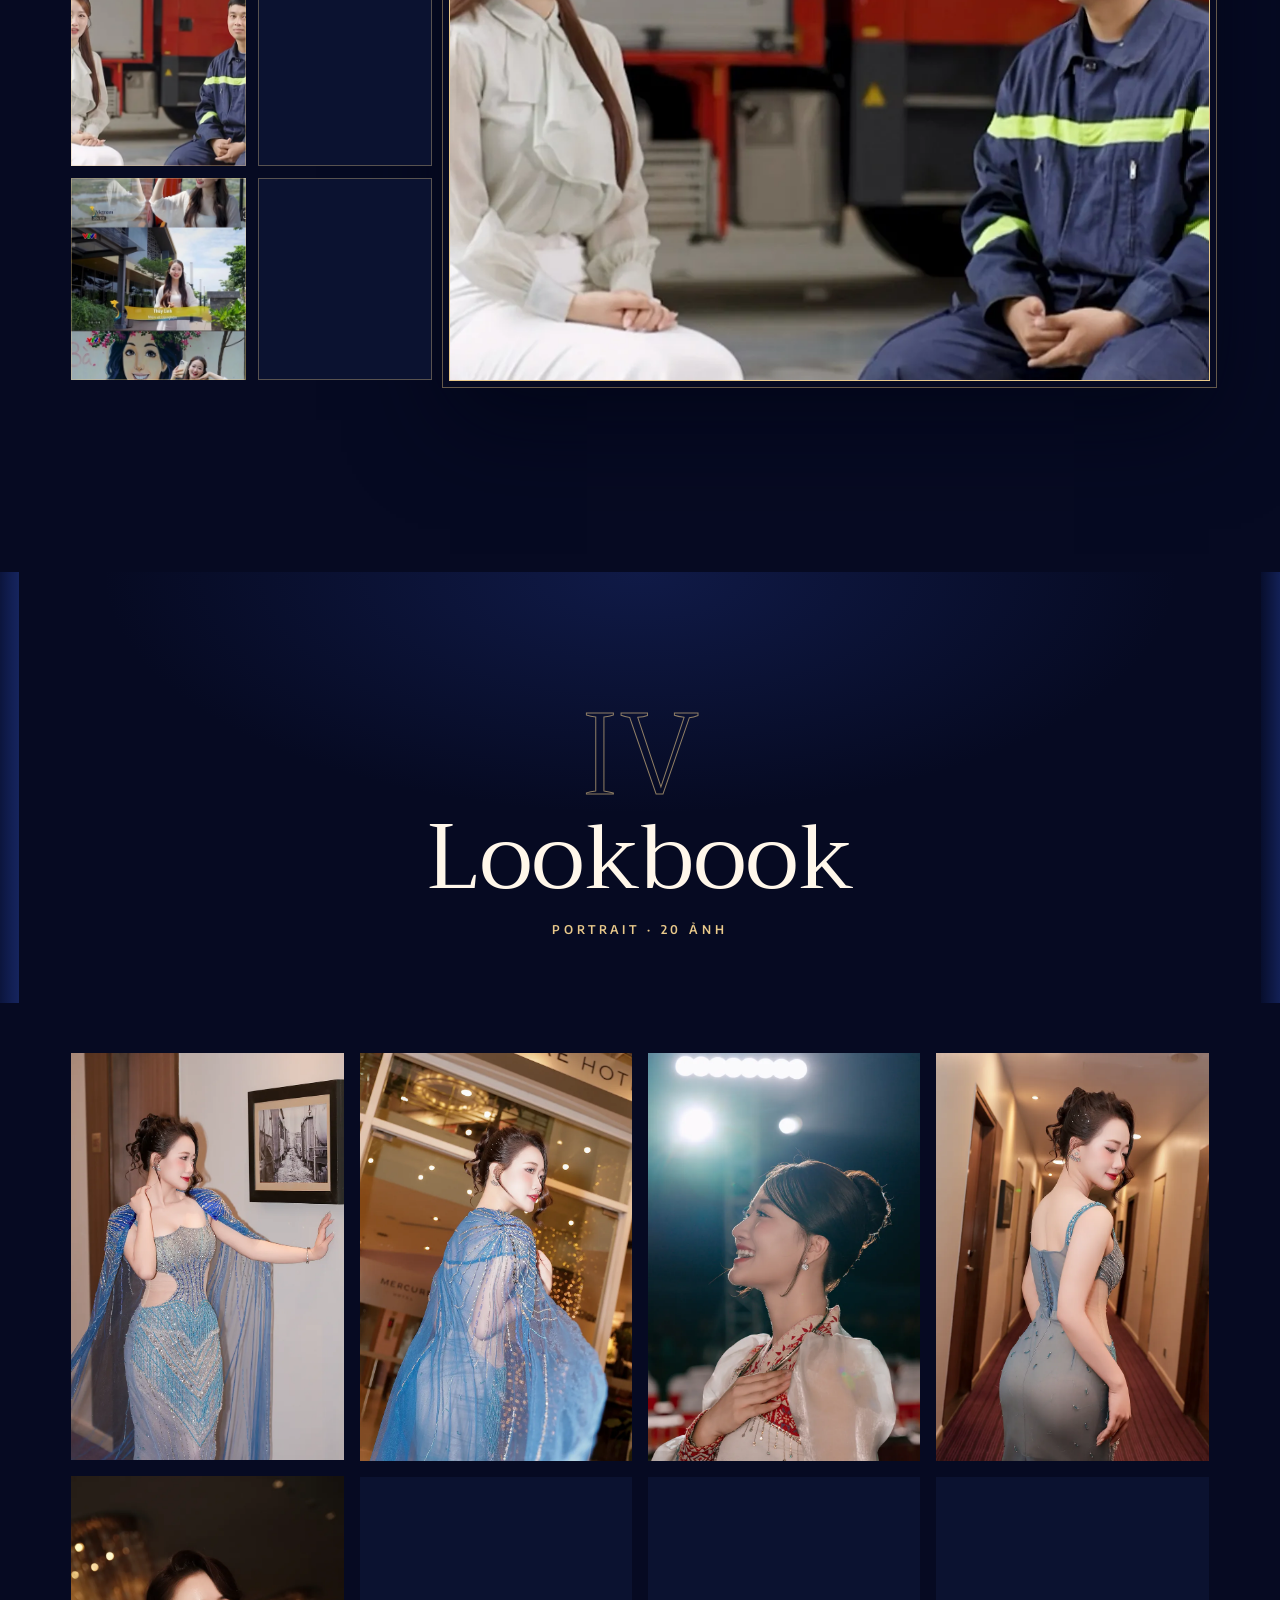
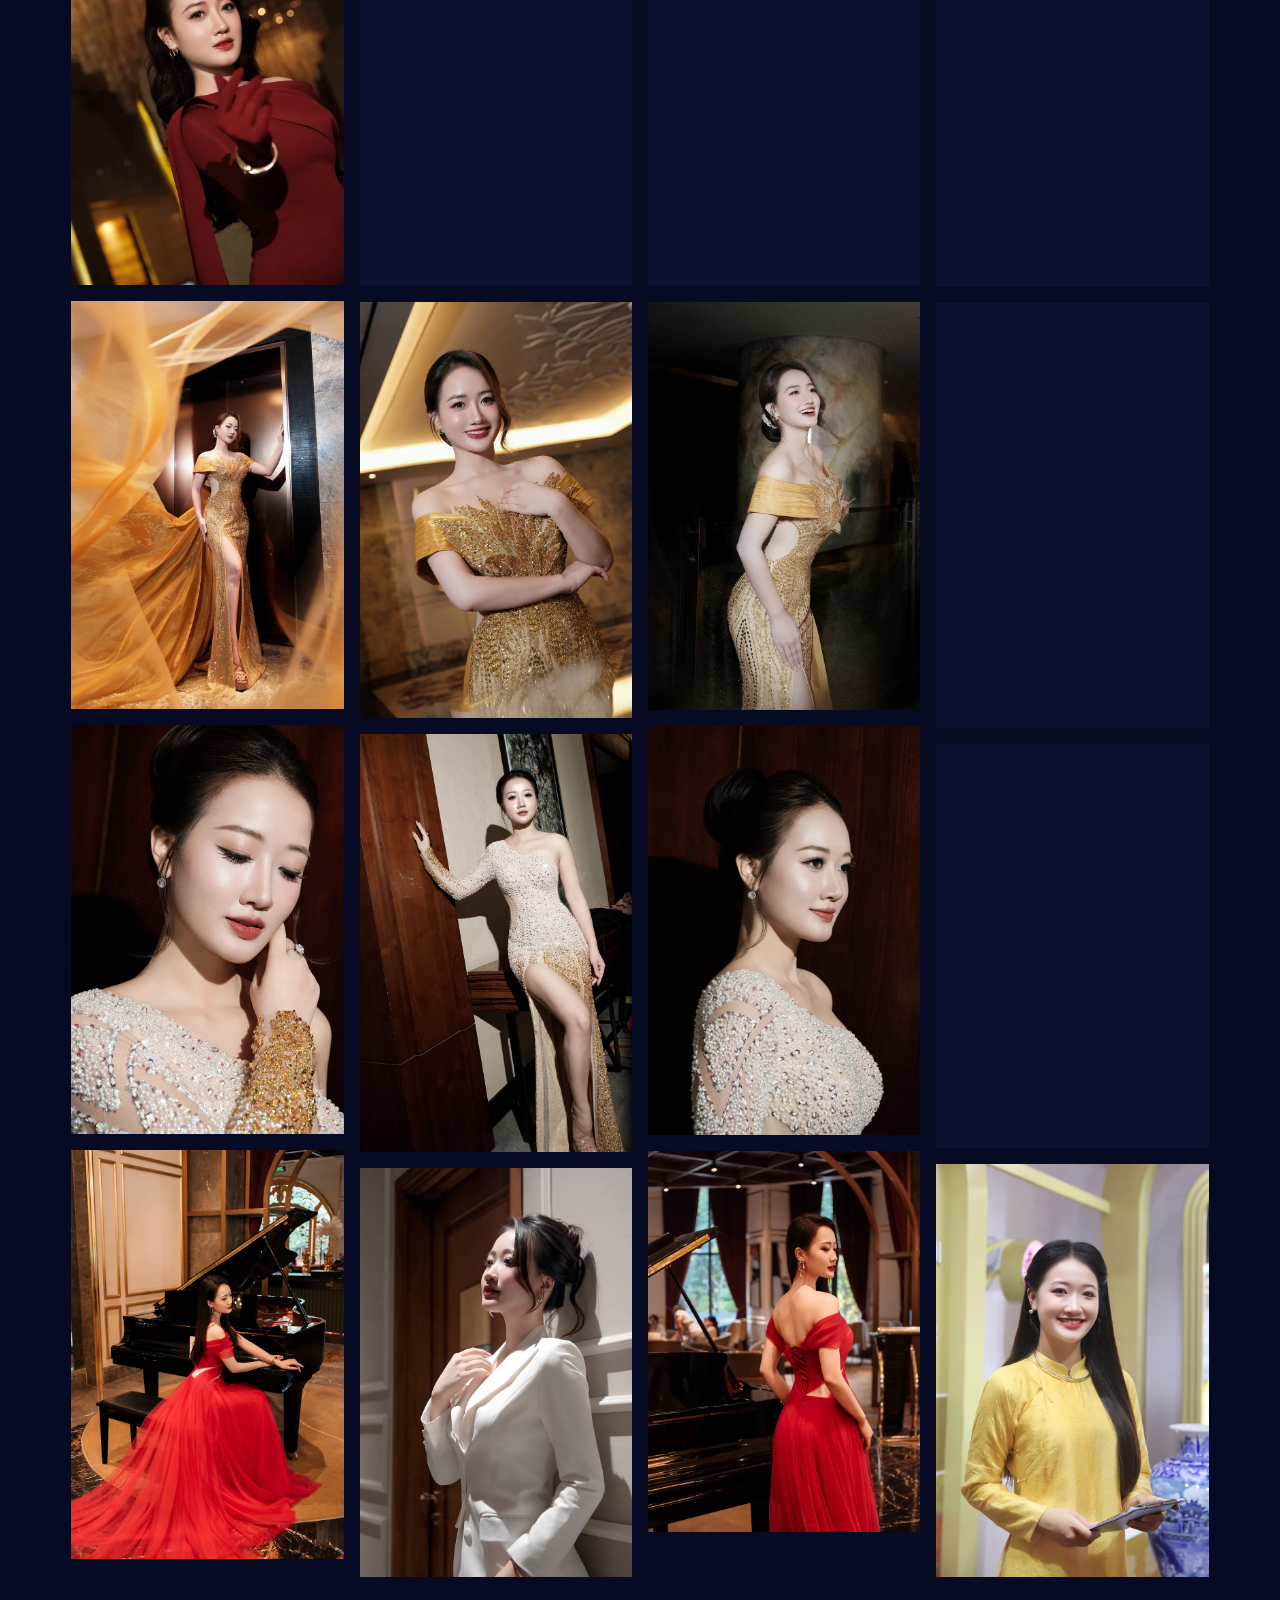
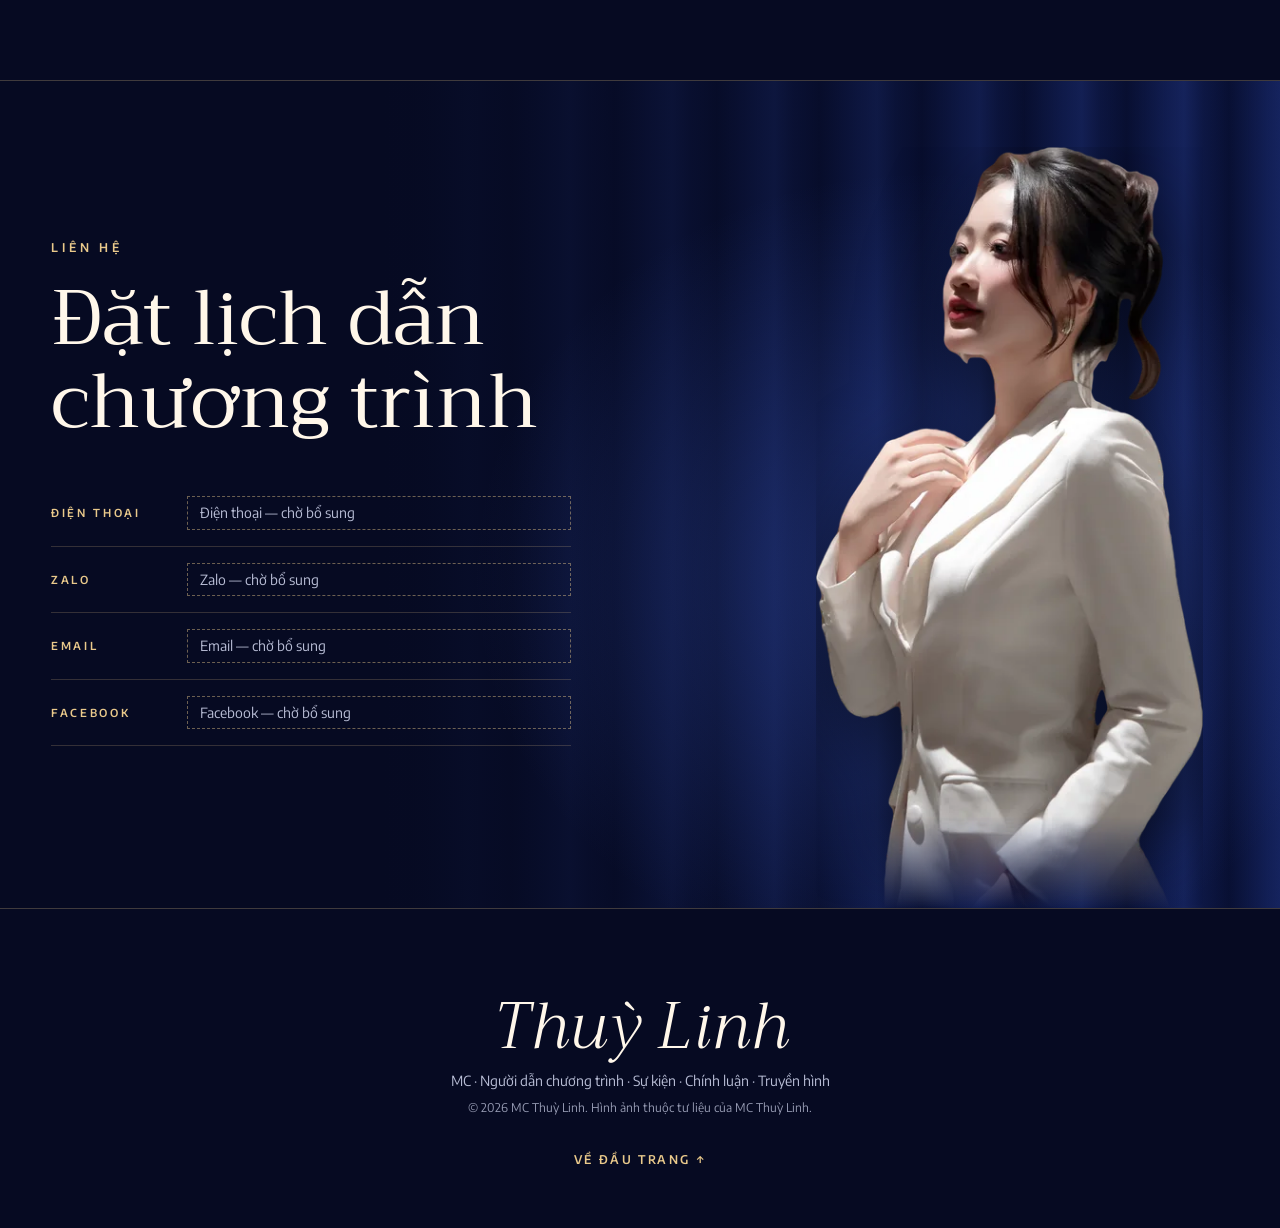
==== commit 9e422050: "Bỏ danh sách mục lục tên chương trình ở đầu mỗi chương Co-Authored-By: Claude Opus 5.5 <noreply@anth" ====
--- a/b/index.html
+++ b/b/index.html
@@ -14,7 +14,7 @@
 <link rel="preconnect" href="https://fonts.gstatic.com" crossorigin>
 <link href="https://fonts.googleapis.com/css2?family=Trirong:ital,wght@0,300;0,400;0,500;0,600;1,300;1,400&family=Encode+Sans:wght@400;500;600&display=swap&subset=vietnamese" rel="stylesheet">
 <link rel="preload" as="image" href="../assets/cutouts/hero-b-sm.webp" imagesrcset="../assets/cutouts/hero-b-sm.webp 379w, ../assets/cutouts/hero-b.webp 853w" imagesizes="(max-width: 760px) 90vw, 40vw">
-<link rel="stylesheet" href="../style.css?v=d77124a8">
+<link rel="stylesheet" href="../style.css?v=30a6efb9">
 <script>document.documentElement.classList.add('js');setTimeout(function(){if(!window.__tl)document.documentElement.classList.remove('js')},4000)</script>
 </head>
 <body>
@@ -67,7 +67,6 @@
     <span class="chap-roman" aria-hidden="true">I</span>
     <h2 class="chap-title" id="h-su-kien">Sự kiện</h2>
     <p class="chap-en">Events · 12 chương trình</p>
-    <ol class="chap-index"><li><a href="#sac-mau-sao-vuong"><span>01</span>Gameshow Sắc màu Sao vuông</a></li><li><a href="#dau-son"><span>02</span>Dấu Son</a></li><li><a href="#thanh-am-palm-manor"><span>03</span>Thanh Âm Palm Manor</a></li><li><a href="#gala-trau-vang"><span>04</span>Gala Hội Trâu Vàng 2025</a></li><li><a href="#ban-hoa-ca-thang-4"><span>05</span>Nhạc hội Bản Hoà Ca Tháng 4</a></li><li><a href="#uni-care-day"><span>06</span>Uni Care Day</a></li><li><a href="#viet-thuan-group"><span>07</span>Year End Party Việt Thuận Group</a></li><li><a href="#evergreen-estate"><span>08</span>Lễ khởi công Evergreen Estate</a></li><li><a href="#synnex-fpt"><span>09</span>Partner Connect &amp; Appreciation Night</a></li><li><a href="#unitel"><span>10</span>Gặp mặt Cựu CBNV Unitel</a></li><li><a href="#tiec-gap-mat-khach-hang"><span>11</span>Tiệc gặp mặt khách hàng</a></li><li><a href="#fan-meeting-bui-cong-nam"><span>12</span>Fan meeting Bùi Công Nam</a></li></ol>
   </div>
   <div class="chap-body">
 <article class="pg pg-cutout  reveal" id="sac-mau-sao-vuong" data-gallery="sac-mau-sao-vuong" data-title="Gameshow Sắc màu Sao vuông" aria-labelledby="t-sac-mau-sao-vuong">
@@ -197,7 +196,6 @@
     <span class="chap-roman" aria-hidden="true">II</span>
     <h2 class="chap-title" id="h-chinh-luan">Chính luận</h2>
     <p class="chap-en">Forums &amp; Ceremonies · 7 chương trình</p>
-    <ol class="chap-index"><li><a href="#vov-nang-luong"><span>13</span>Diễn đàn Phát triển hạ tầng năng lượng thông minh</a></li><li><a href="#ai-nexus"><span>14</span>The AI Nexus</a></li><li><a href="#le-hoi-den-dong-co"><span>15</span>Khai mạc Lễ hội Đền Đồng Cổ 2026</a></li><li><a href="#ngay-hoi-viec-lam"><span>16</span>Ngày hội việc làm Thanh niên Thủ đô</a></li><li><a href="#bao-cong-ly"><span>17</span>Kỷ niệm 25 năm thành lập Báo Công lý</a></li><li><a href="#toa-dam-quang-cao"><span>18</span>Toạ đàm Giải pháp phát huy hiệu quả quảng cáo ngoài trời</a></li><li><a href="#du-lich-noi-dia"><span>19</span>Talk Đẩy mạnh du lịch nội địa</a></li></ol>
   </div>
   <div class="chap-body">
 <article class="pg pg-cutout  reveal" id="vov-nang-luong" data-gallery="vov-nang-luong" data-title="Diễn đàn Phát triển hạ tầng năng lượng thông minh" aria-labelledby="t-vov-nang-luong">
@@ -287,7 +285,6 @@
     <span class="chap-roman" aria-hidden="true">III</span>
     <h2 class="chap-title" id="h-truyen-hinh">Truyền hình</h2>
     <p class="chap-en">Television · 2 chương trình</p>
-    <ol class="chap-index"><li><a href="#qpvn"><span>20</span>Truyền hình QPVN</a></li><li><a href="#vtv"><span>21</span>VTV</a></li></ol>
   </div>
   <div class="chap-body">
 <article class="pg pg-cutout is-right reveal" id="qpvn" data-gallery="qpvn" data-title="Truyền hình QPVN" aria-labelledby="t-qpvn">
--- a/style.css
+++ b/style.css
@@ -509,3 +509,6 @@
 @media (min-width:861px){.about-clean .facts dt{white-space:nowrap;font-size:clamp(30px,3.2vw,46px)}}
 @media (max-width:860px){.about-clean .facts div,.about-clean .facts div+div{padding:18px 6px 0}}
 @media (min-width:861px){.about-clean .facts dt{font-size:clamp(28px,2.7vw,40px)}}
+/* mục lục tên chương trình đã bỏ → đầu chương gọn hơn */
+.chap{padding-top:clamp(72px,9vw,130px);padding-bottom:clamp(64px,8vw,110px)}
+.chap-sm{padding-bottom:clamp(40px,5vw,70px)}
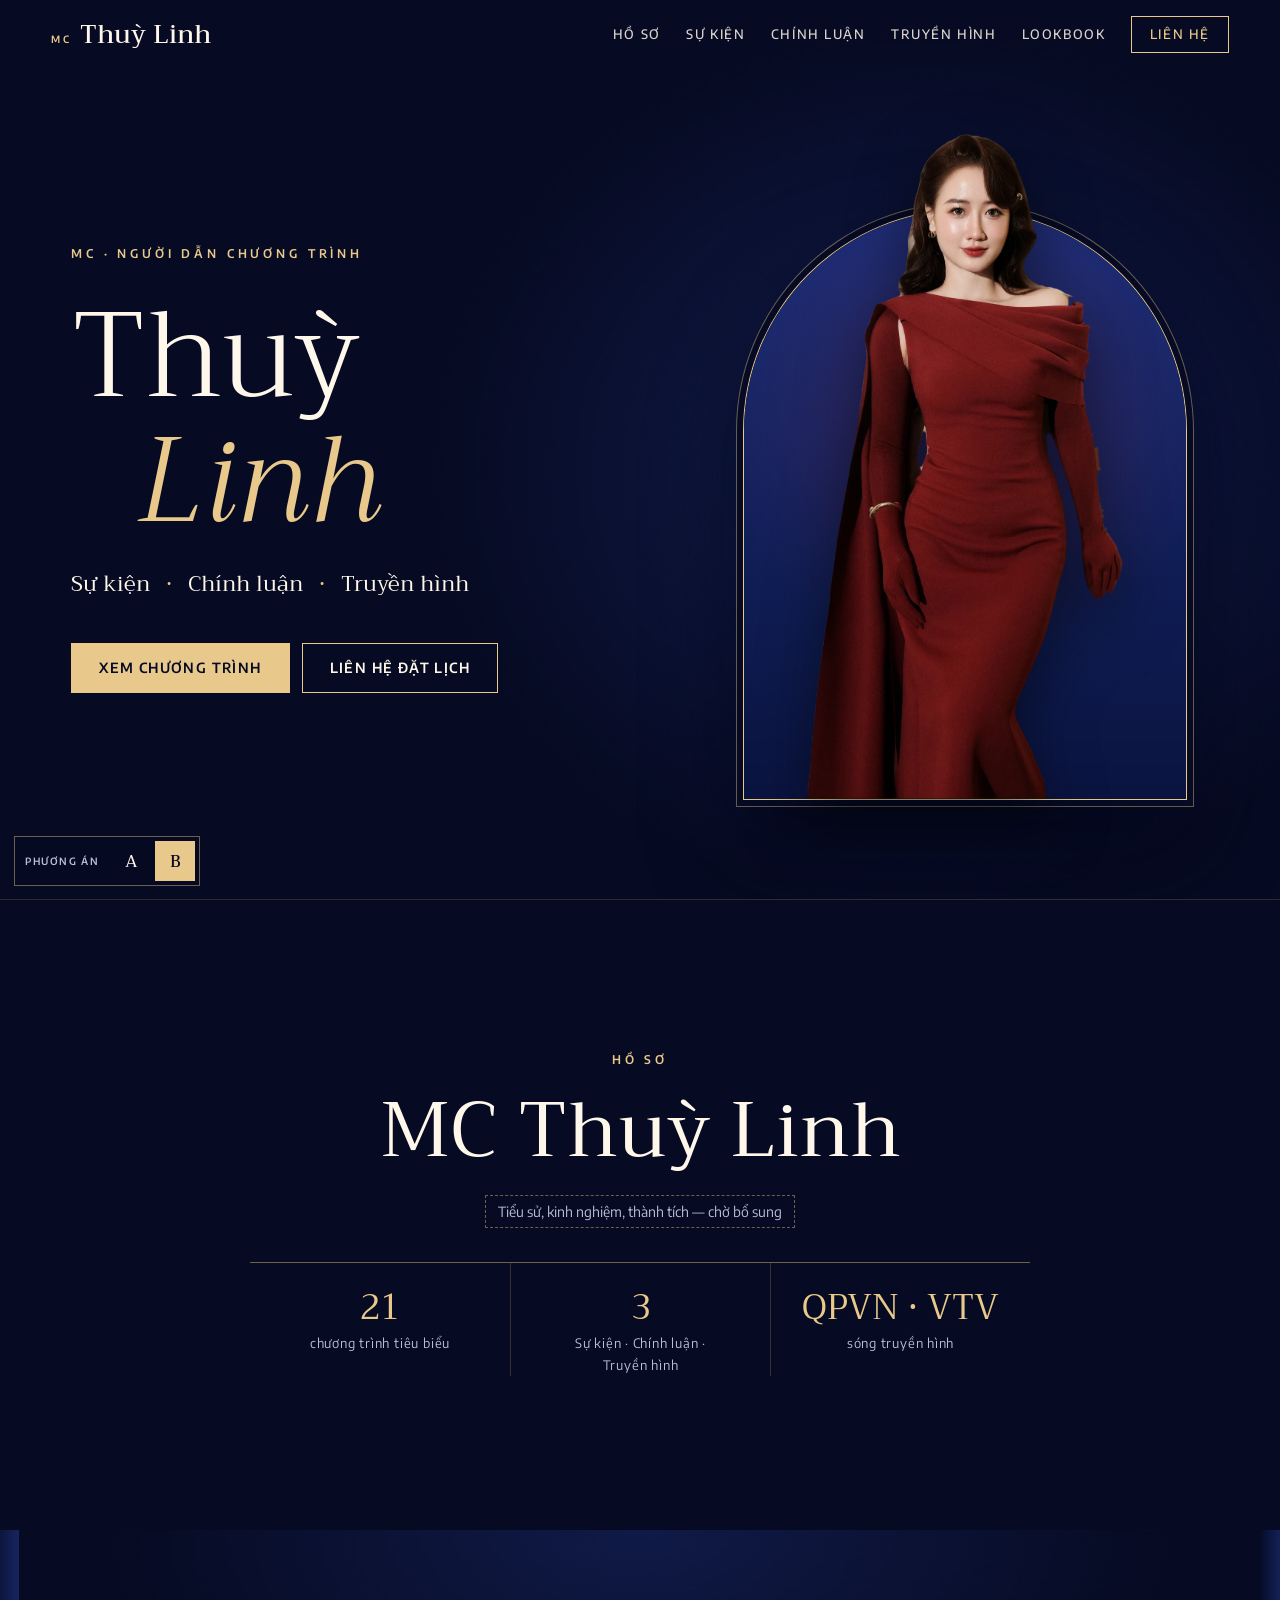
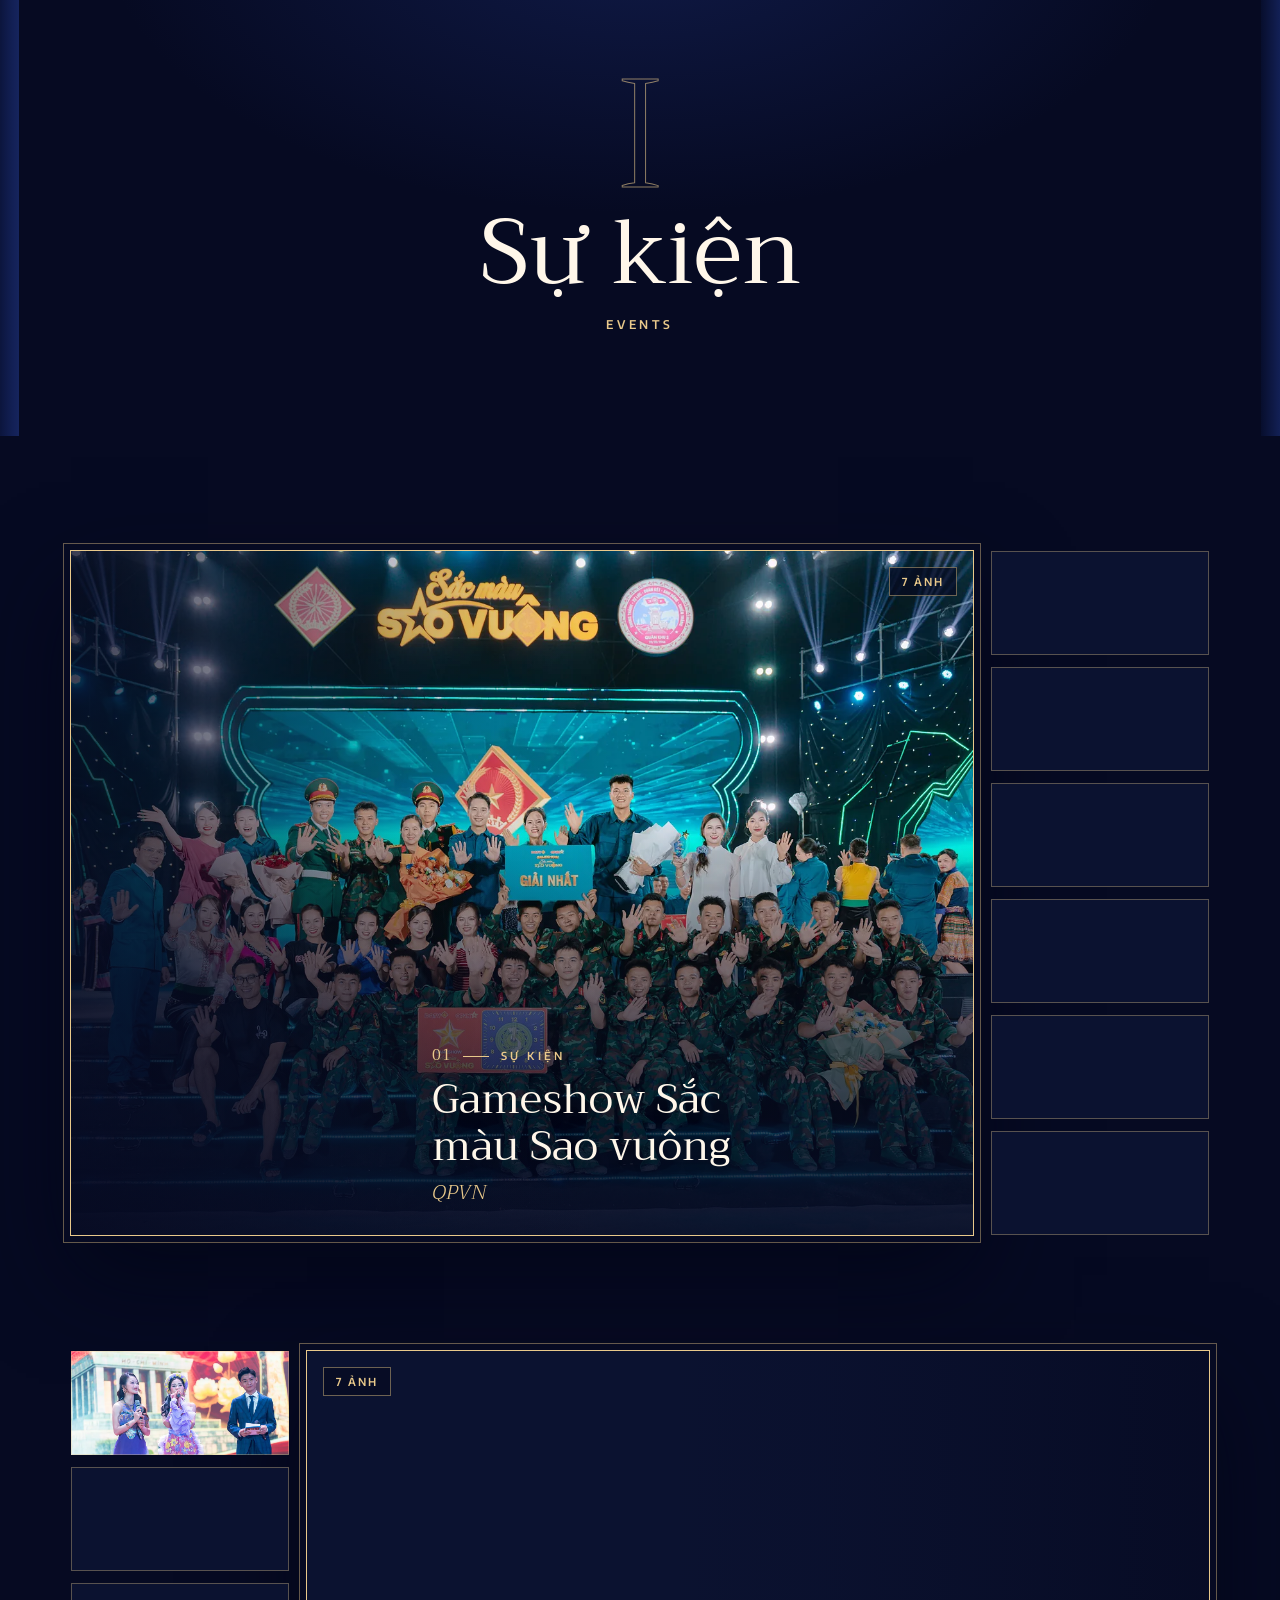
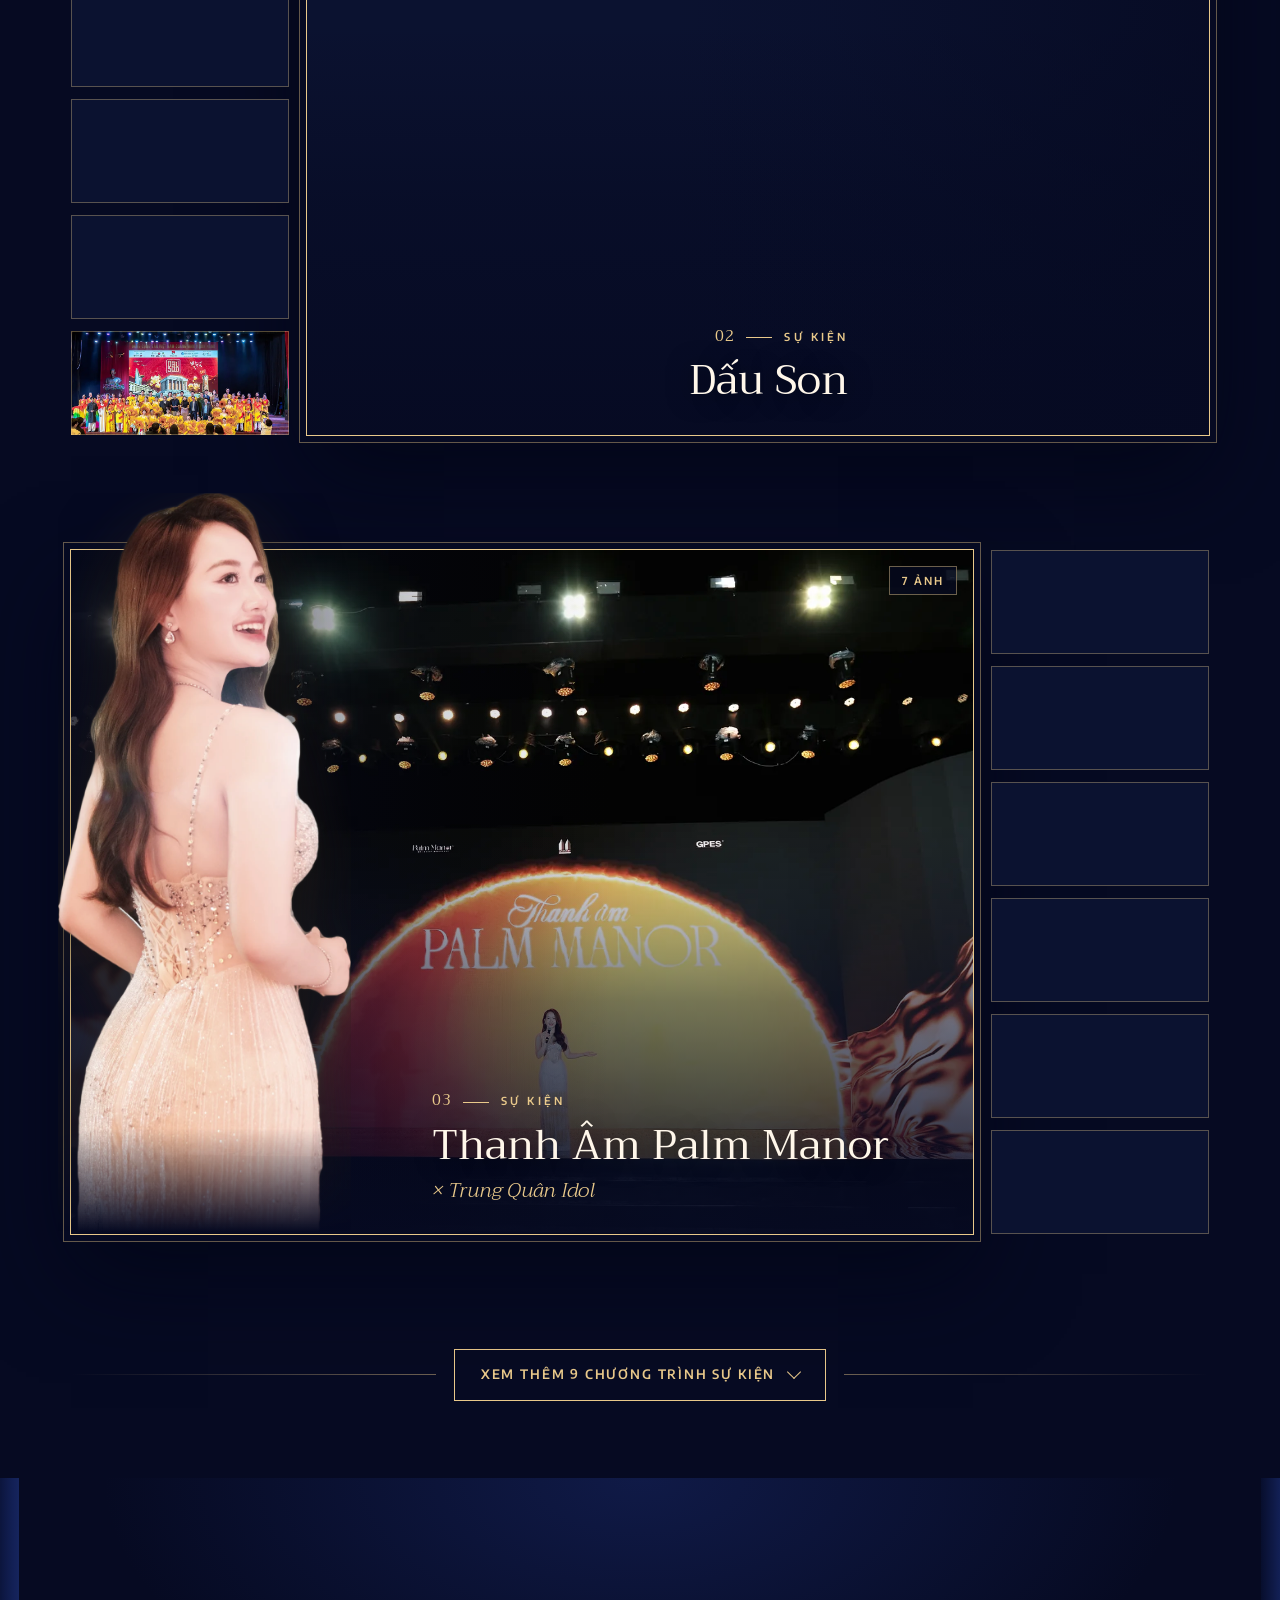
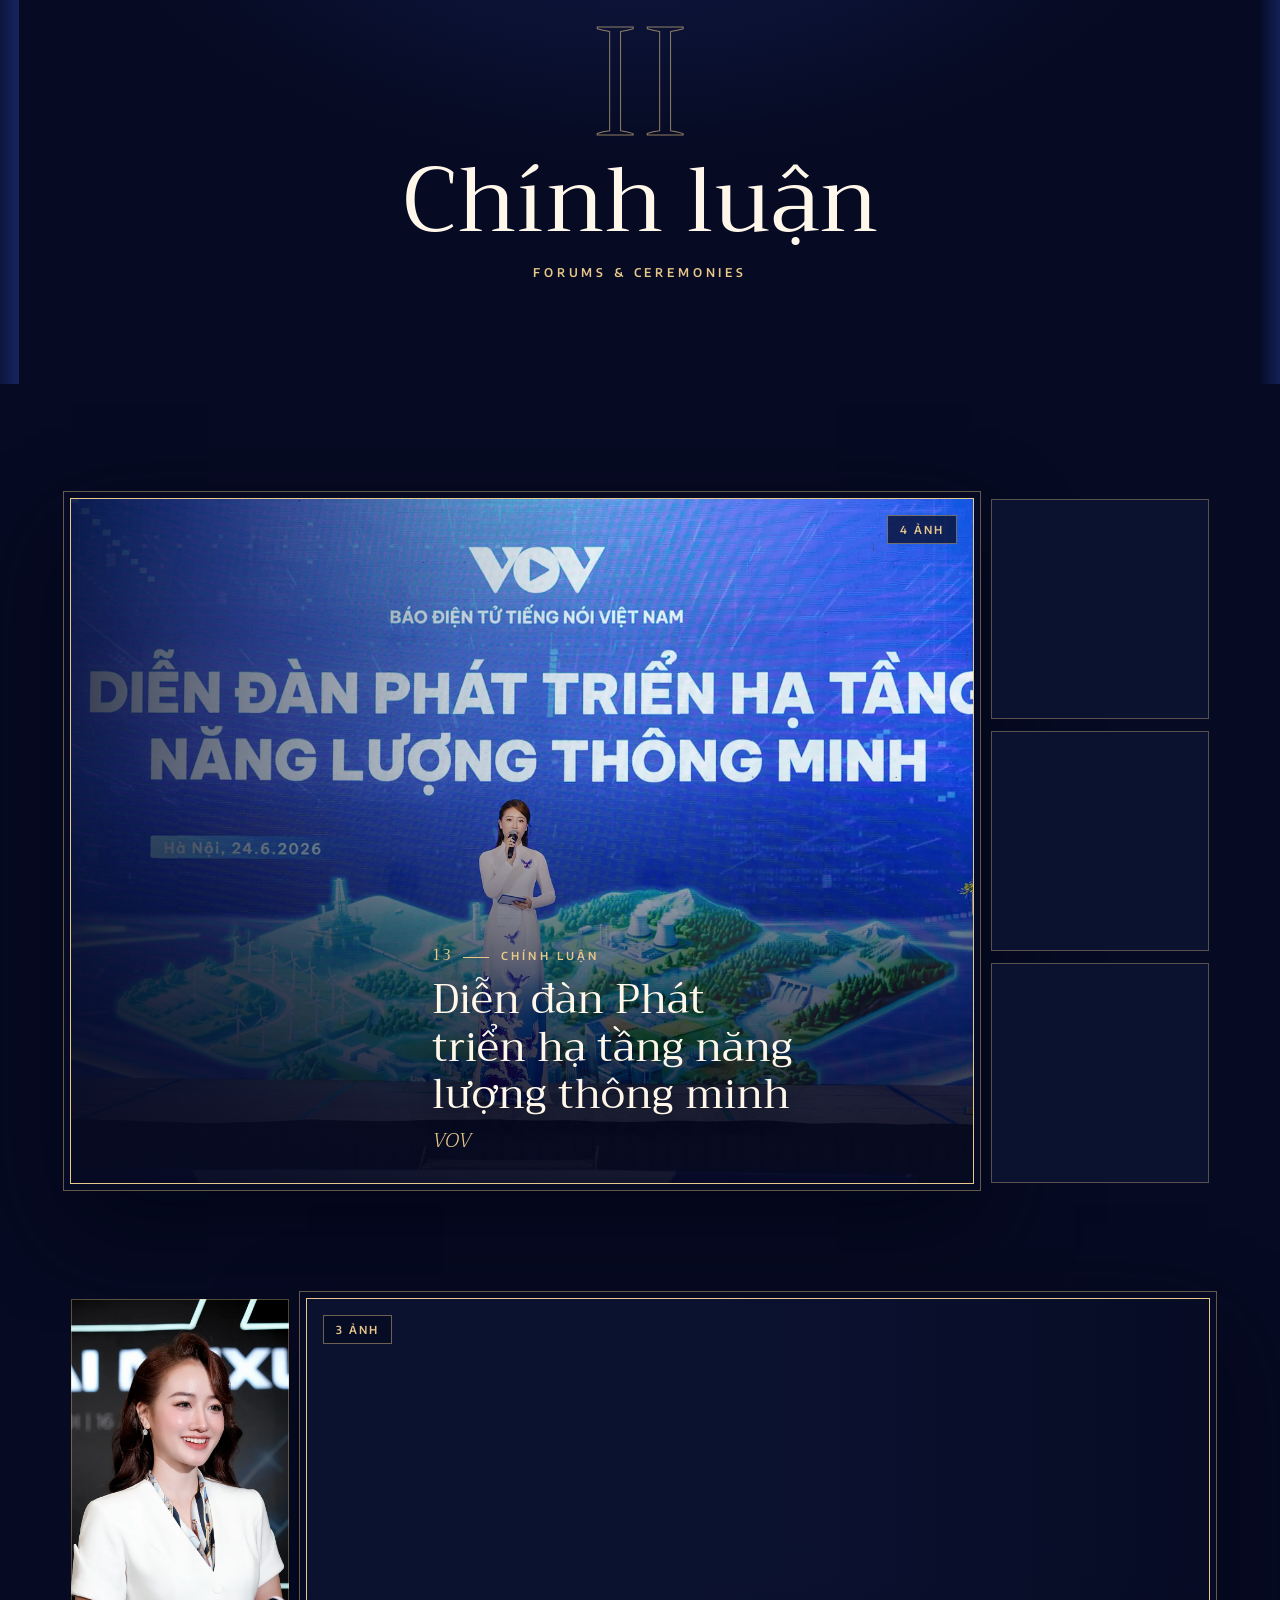
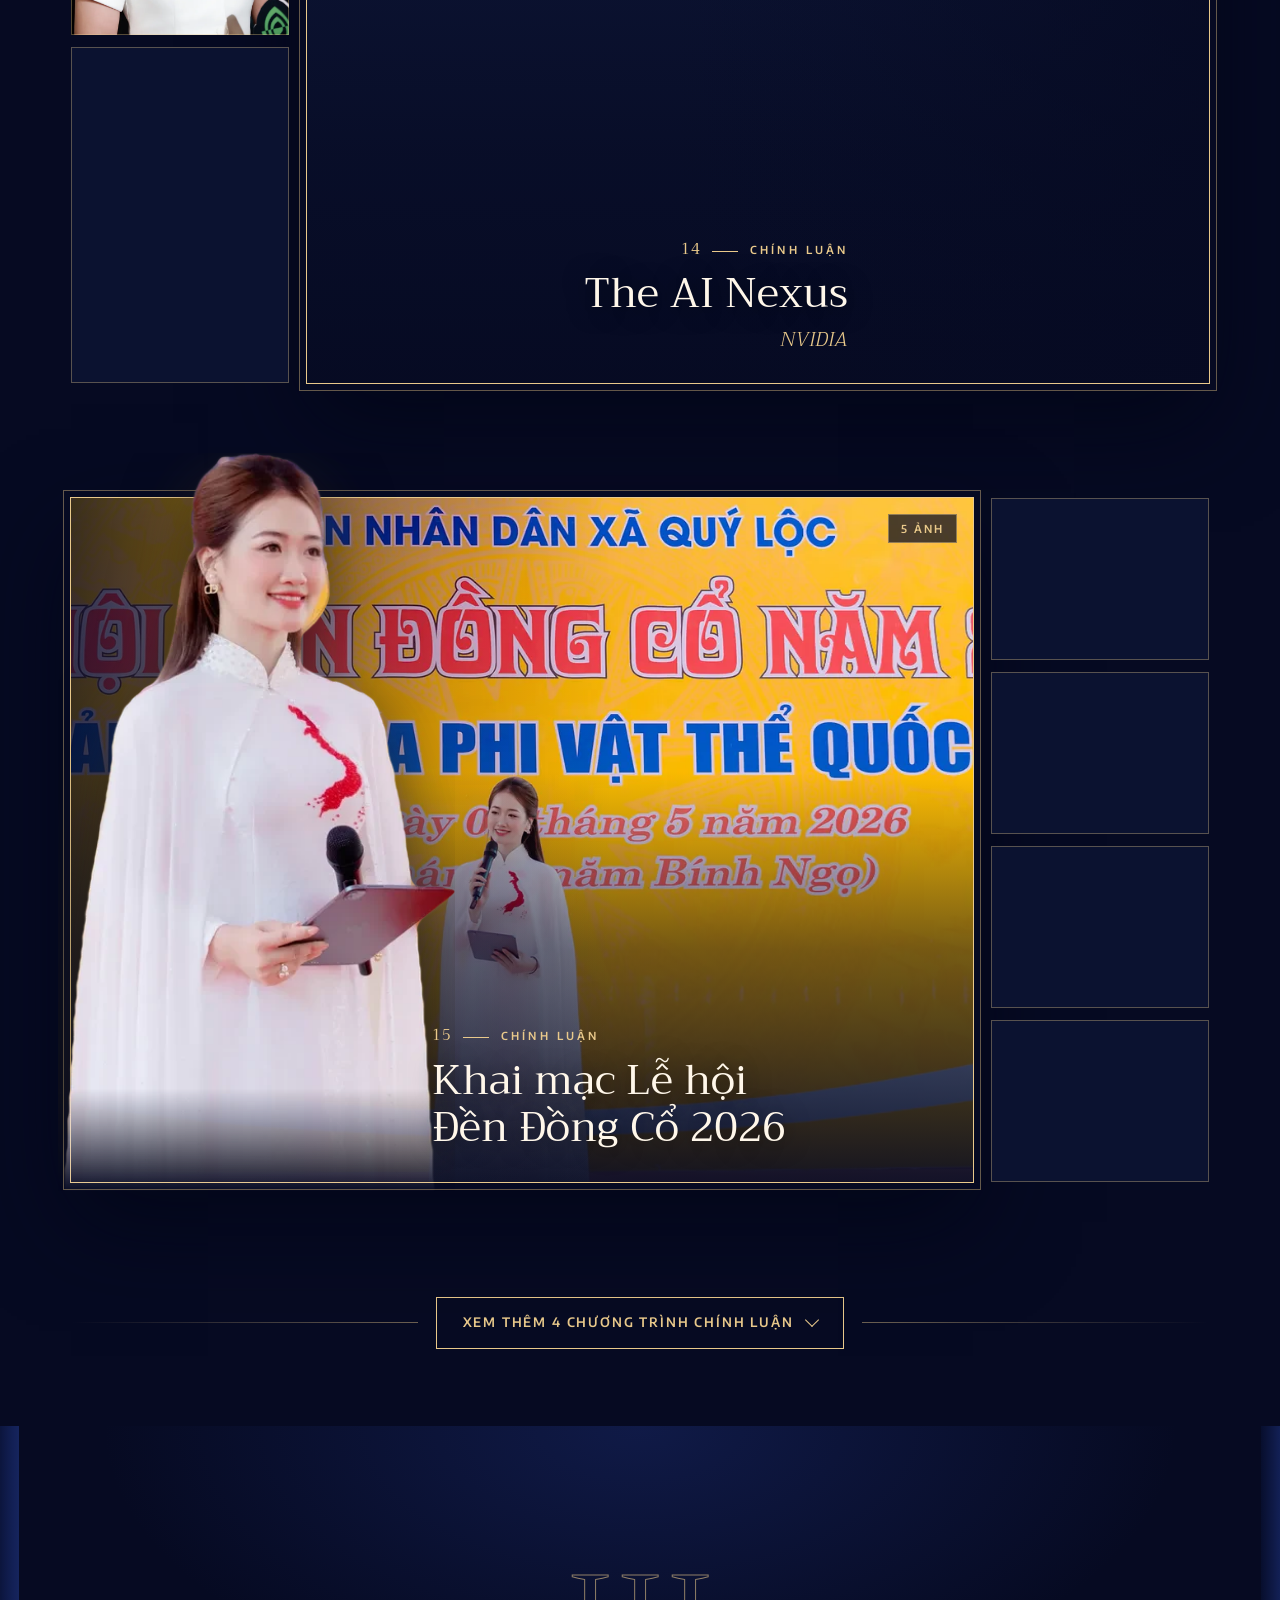
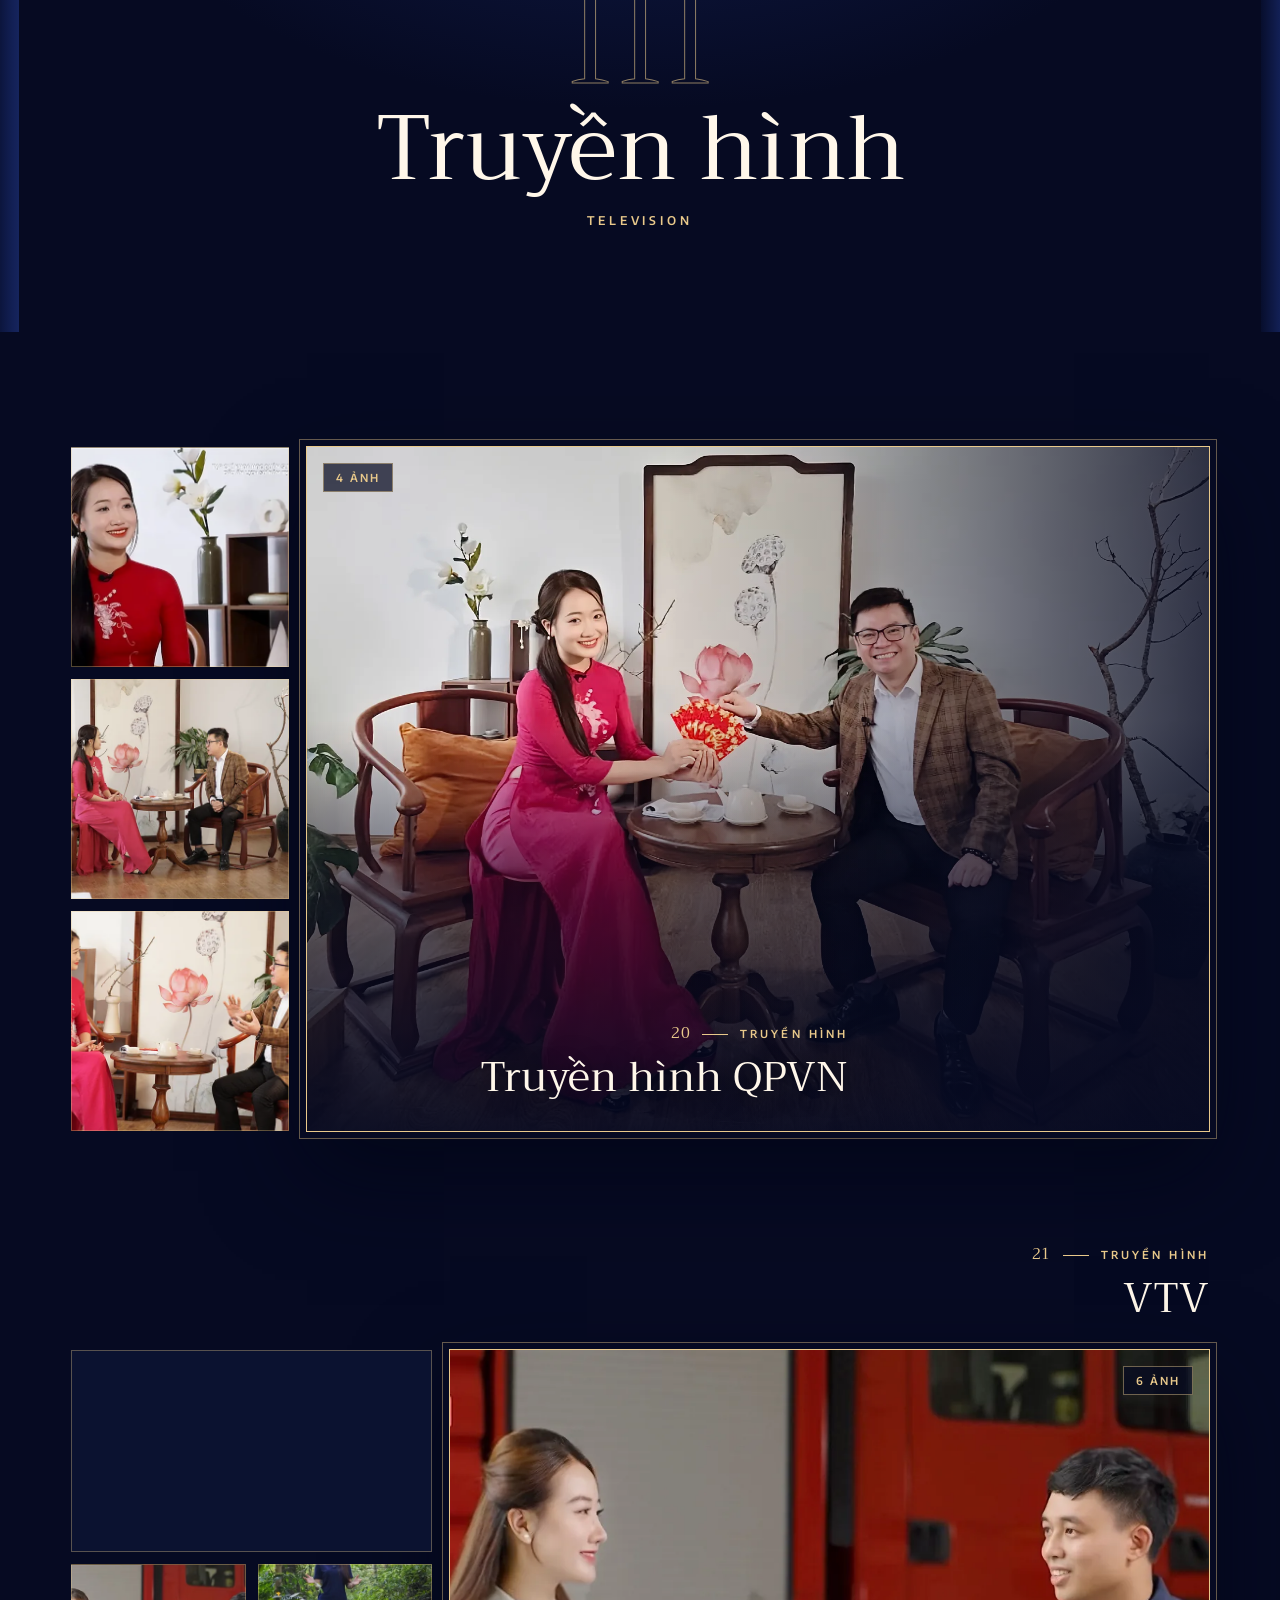
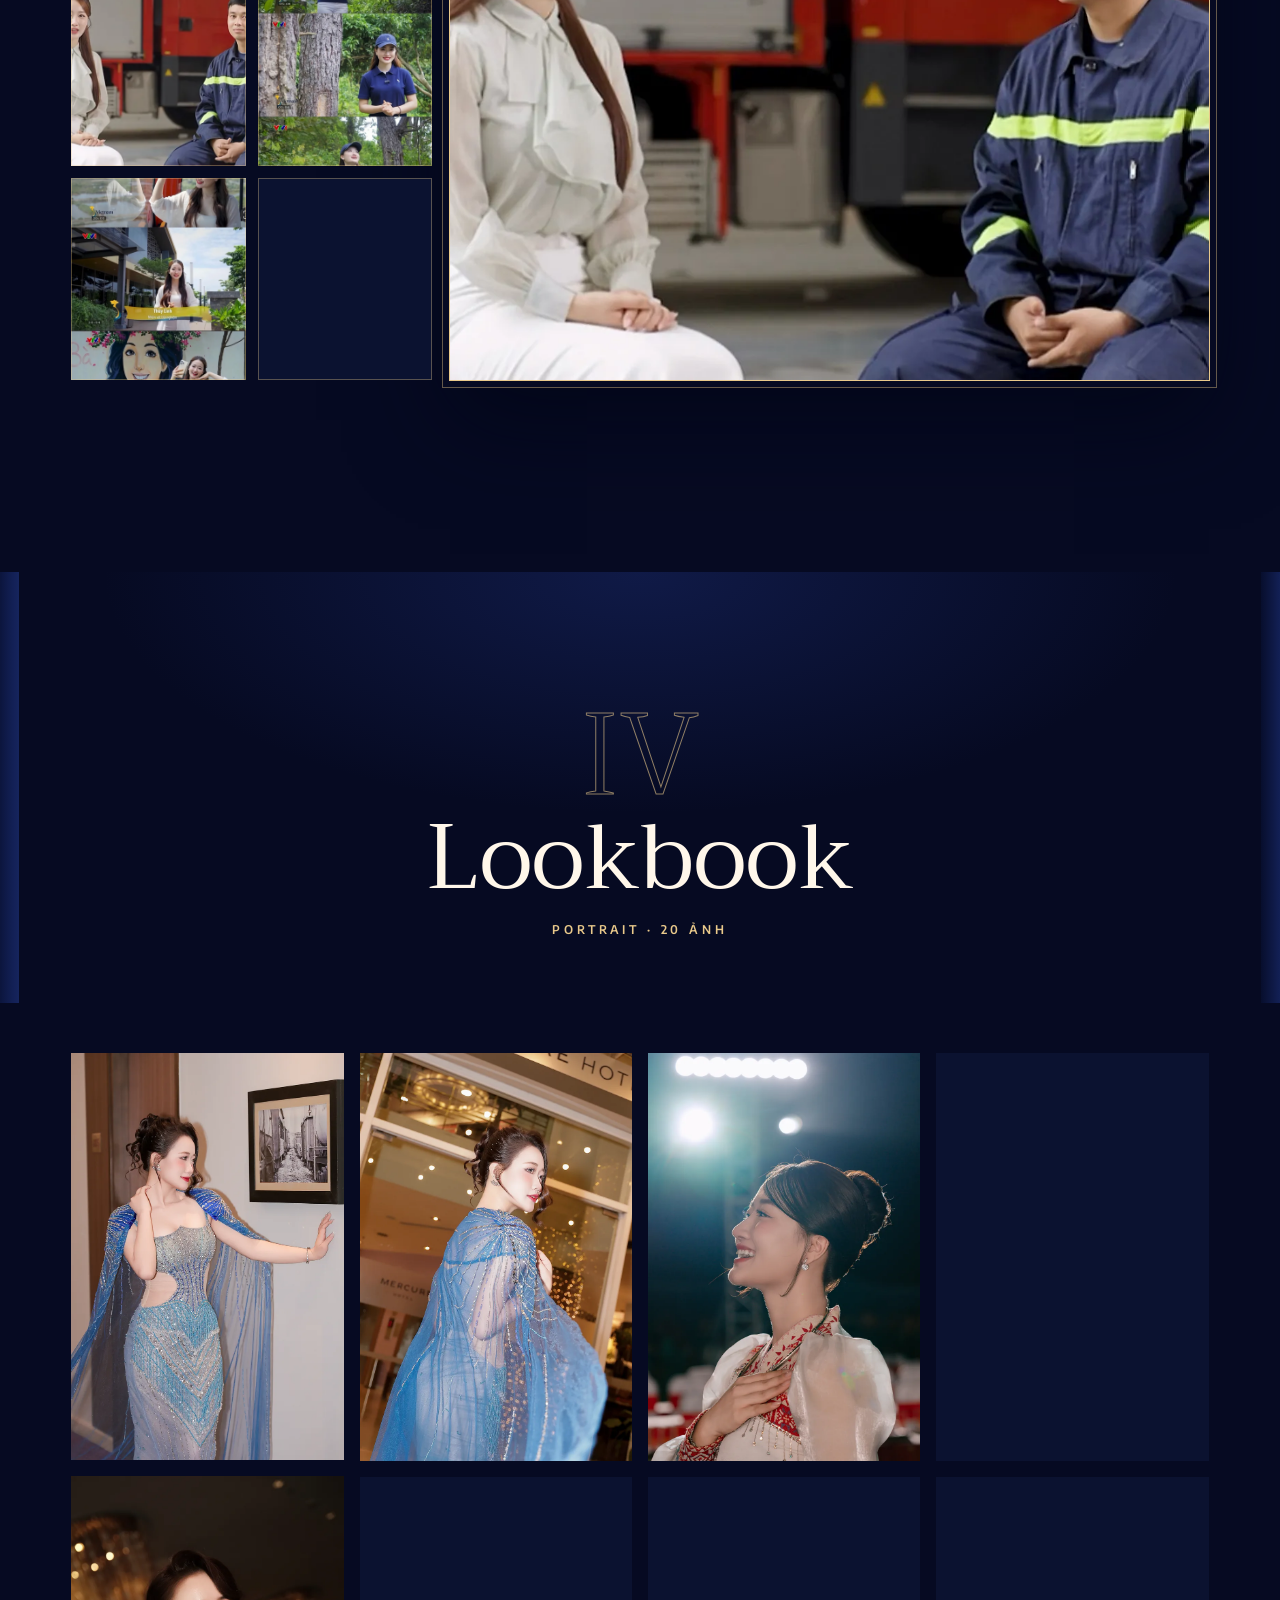
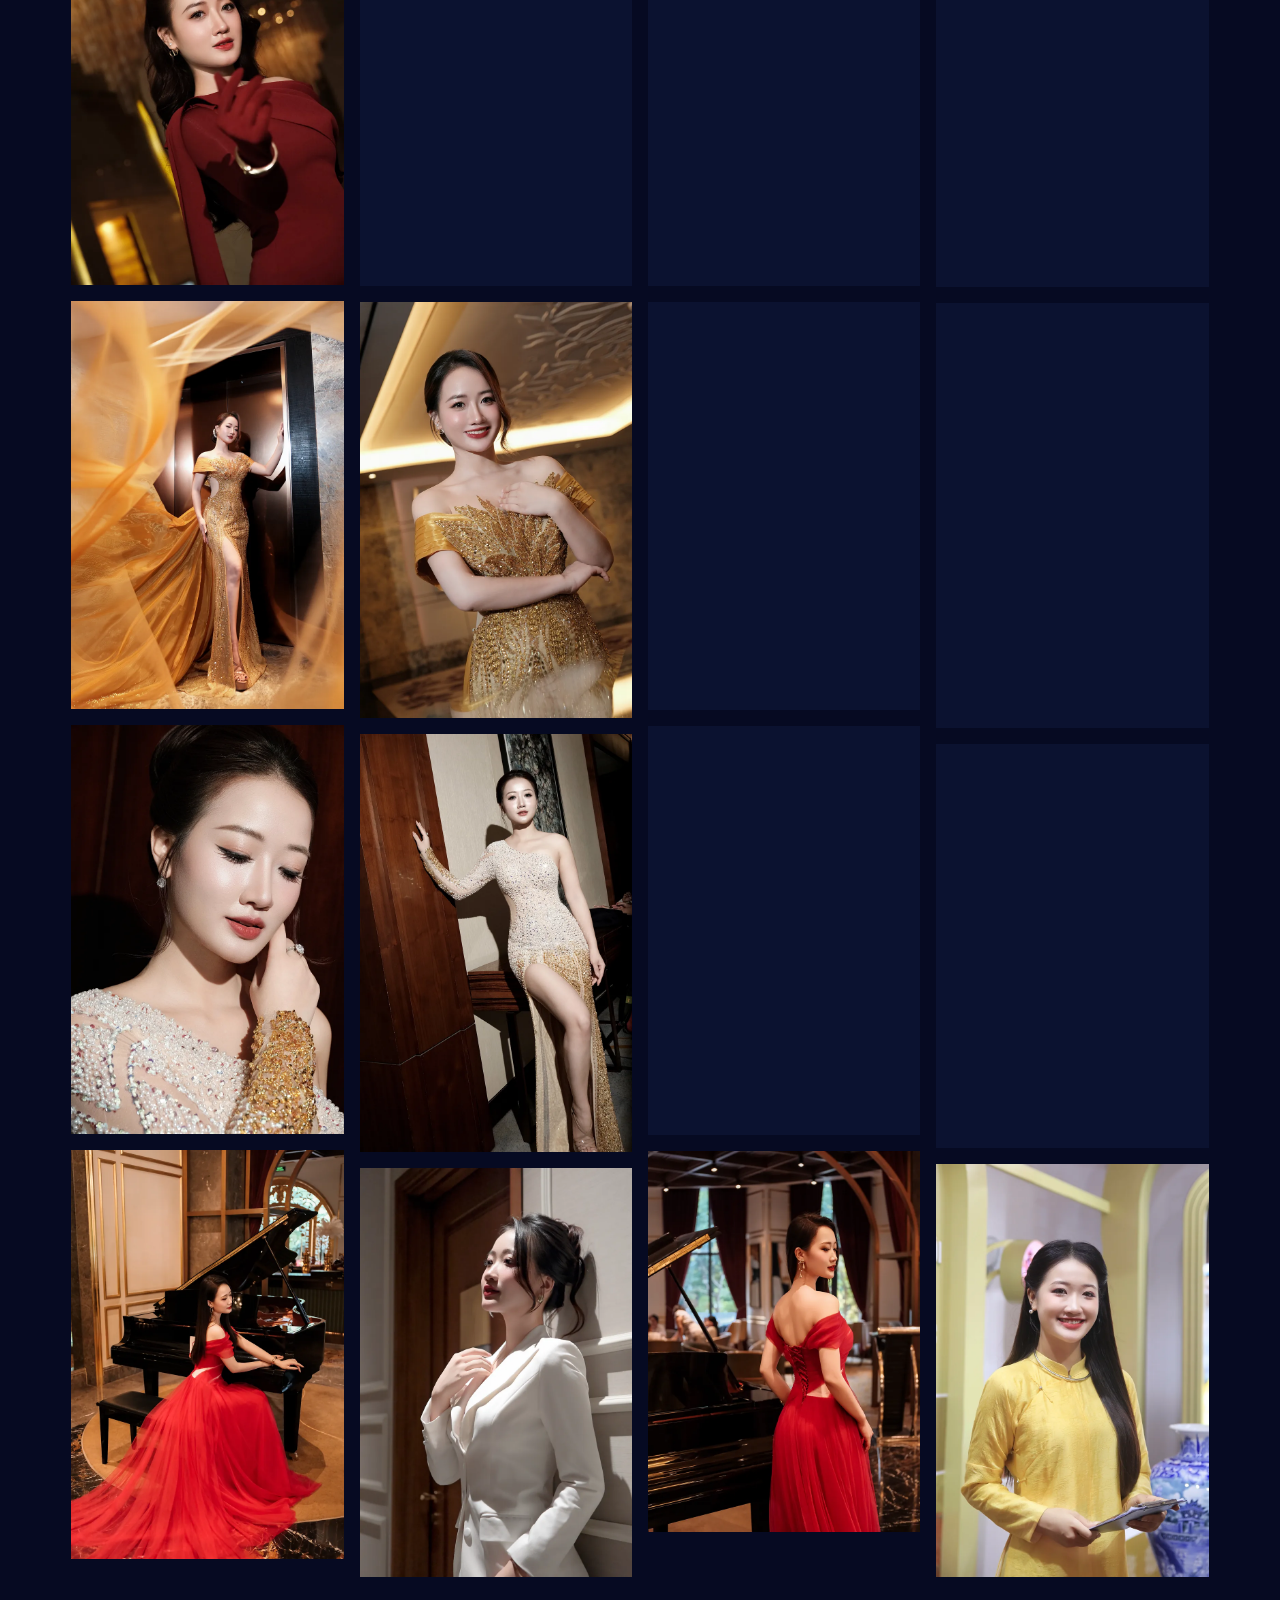
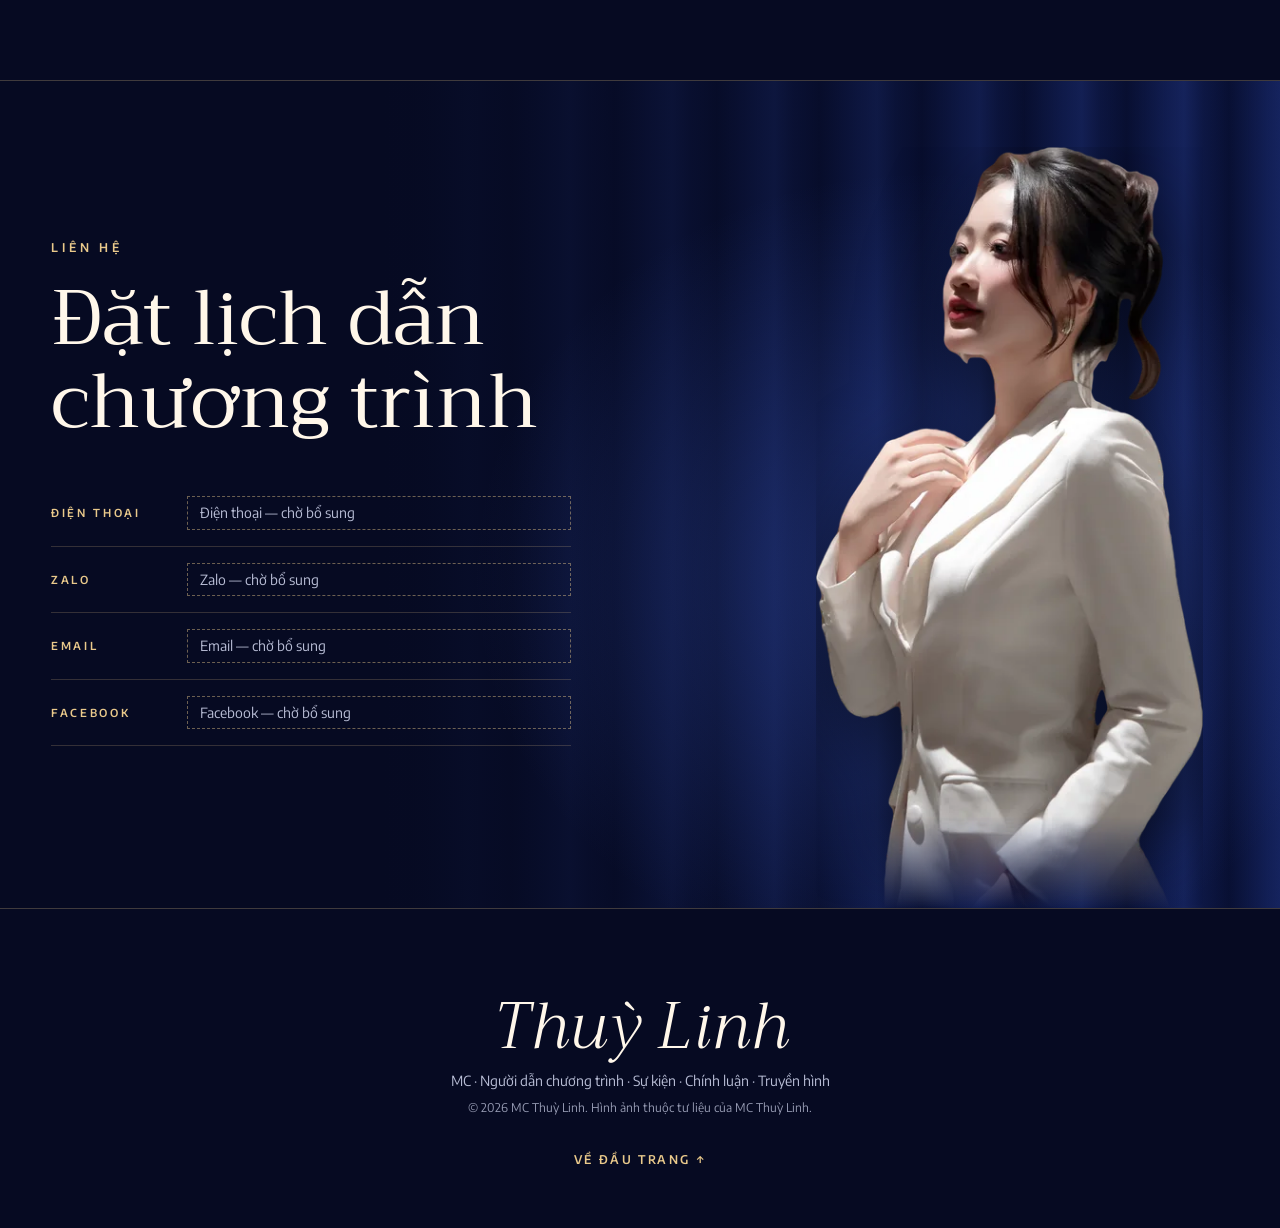
==== commit 93f7471d: "Bỏ dòng số lượng chương trình ở đầu mỗi chương Co-Authored-By: Claude Opus 5.5 <noreply@anthropic.co" ====
--- a/b/index.html
+++ b/b/index.html
@@ -66,7 +66,7 @@
   <div class="chap reveal-curtain">
     <span class="chap-roman" aria-hidden="true">I</span>
     <h2 class="chap-title" id="h-su-kien">Sự kiện</h2>
-    <p class="chap-en">Events · 12 chương trình</p>
+    <p class="chap-en">Events</p>
   </div>
   <div class="chap-body">
 <article class="pg pg-cutout  reveal" id="sac-mau-sao-vuong" data-gallery="sac-mau-sao-vuong" data-title="Gameshow Sắc màu Sao vuông" aria-labelledby="t-sac-mau-sao-vuong">
@@ -195,7 +195,7 @@
   <div class="chap reveal-curtain">
     <span class="chap-roman" aria-hidden="true">II</span>
     <h2 class="chap-title" id="h-chinh-luan">Chính luận</h2>
-    <p class="chap-en">Forums &amp; Ceremonies · 7 chương trình</p>
+    <p class="chap-en">Forums &amp; Ceremonies</p>
   </div>
   <div class="chap-body">
 <article class="pg pg-cutout  reveal" id="vov-nang-luong" data-gallery="vov-nang-luong" data-title="Diễn đàn Phát triển hạ tầng năng lượng thông minh" aria-labelledby="t-vov-nang-luong">
@@ -284,7 +284,7 @@
   <div class="chap reveal-curtain">
     <span class="chap-roman" aria-hidden="true">III</span>
     <h2 class="chap-title" id="h-truyen-hinh">Truyền hình</h2>
-    <p class="chap-en">Television · 2 chương trình</p>
+    <p class="chap-en">Television</p>
   </div>
   <div class="chap-body">
 <article class="pg pg-cutout is-right reveal" id="qpvn" data-gallery="qpvn" data-title="Truyền hình QPVN" aria-labelledby="t-qpvn">
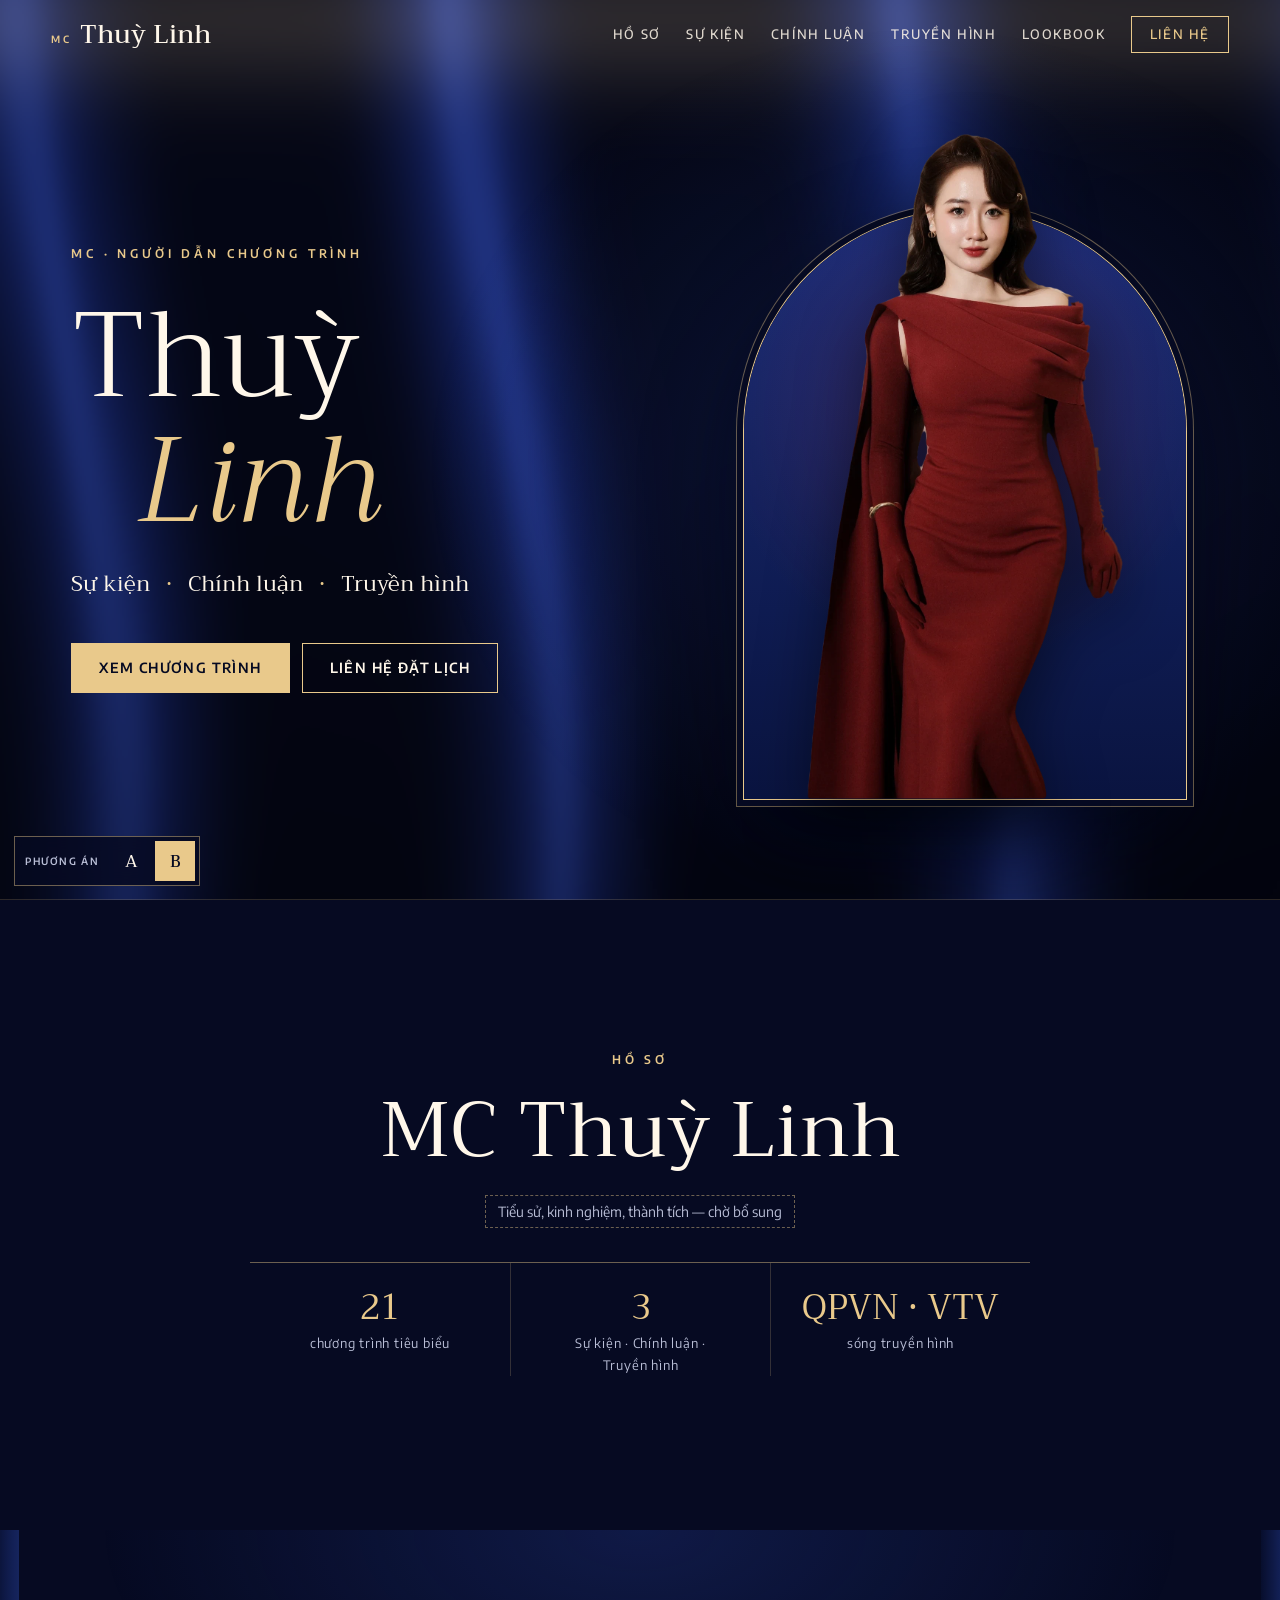
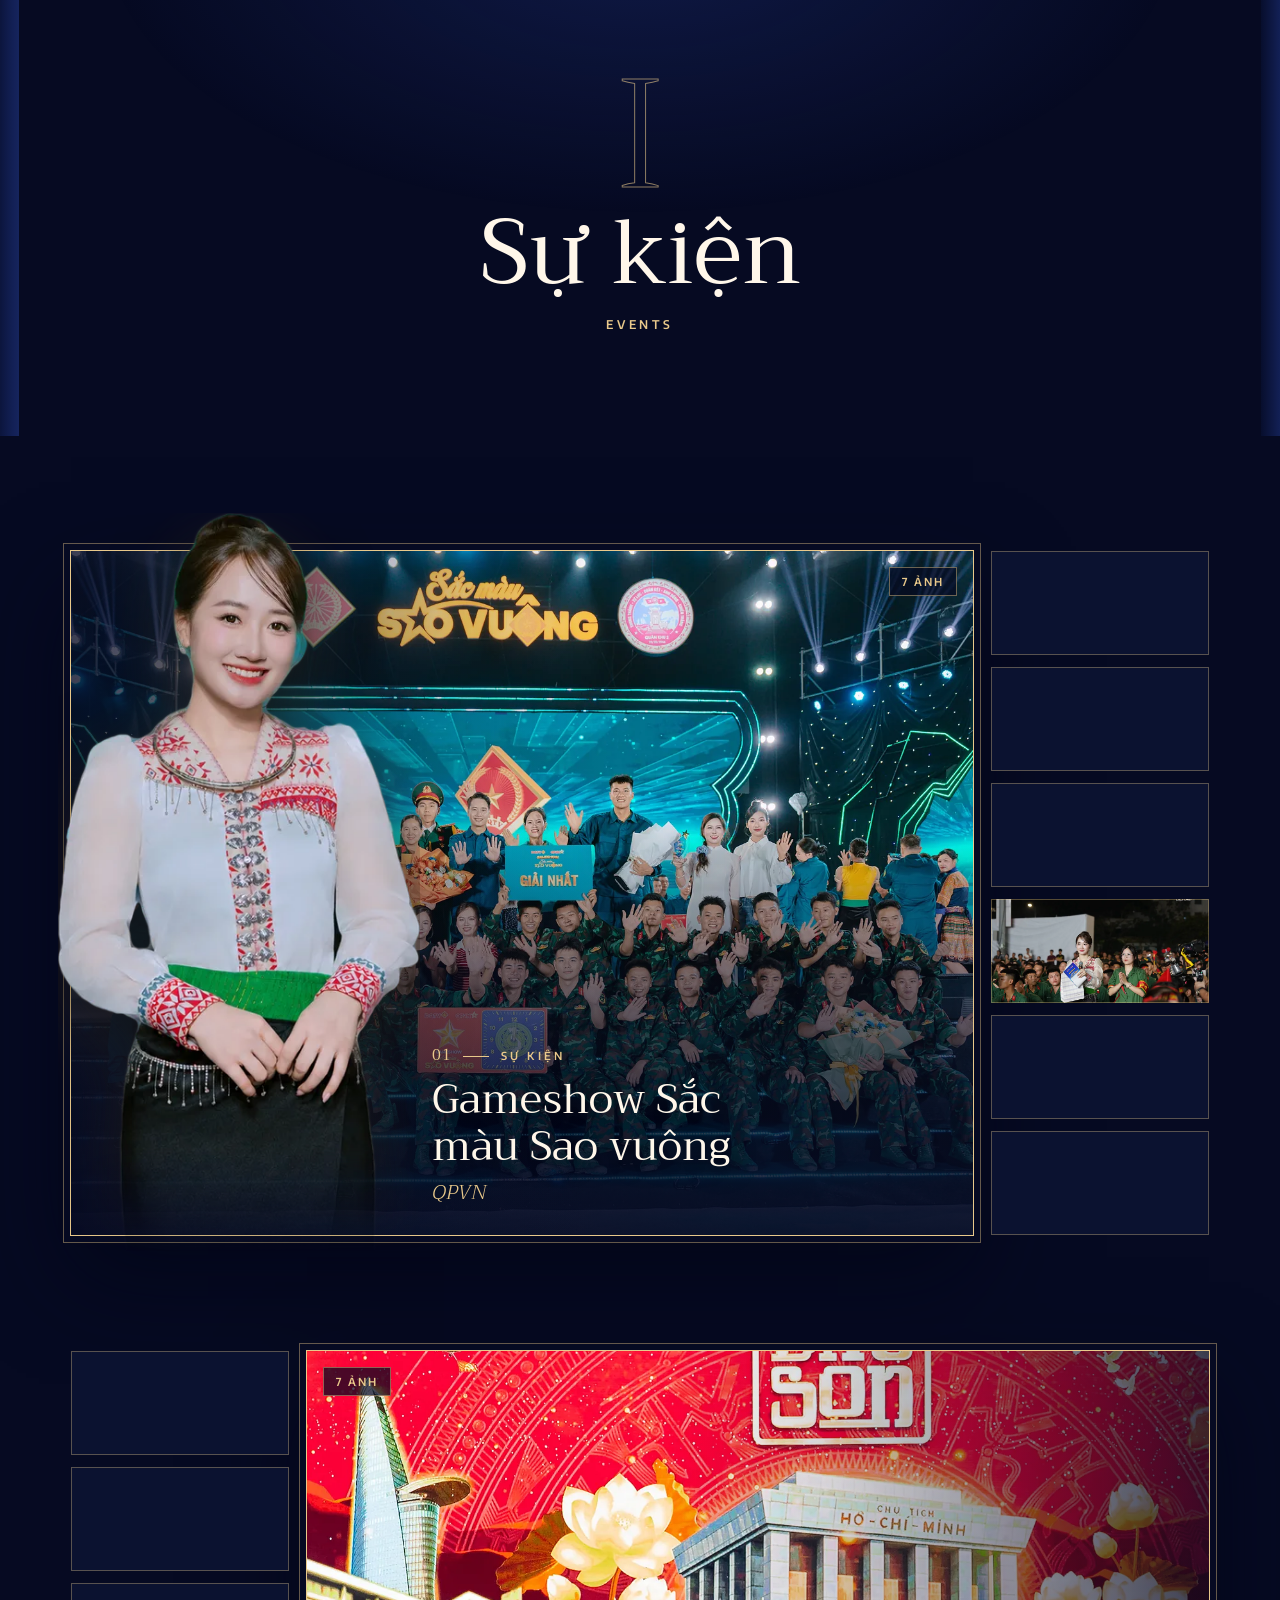
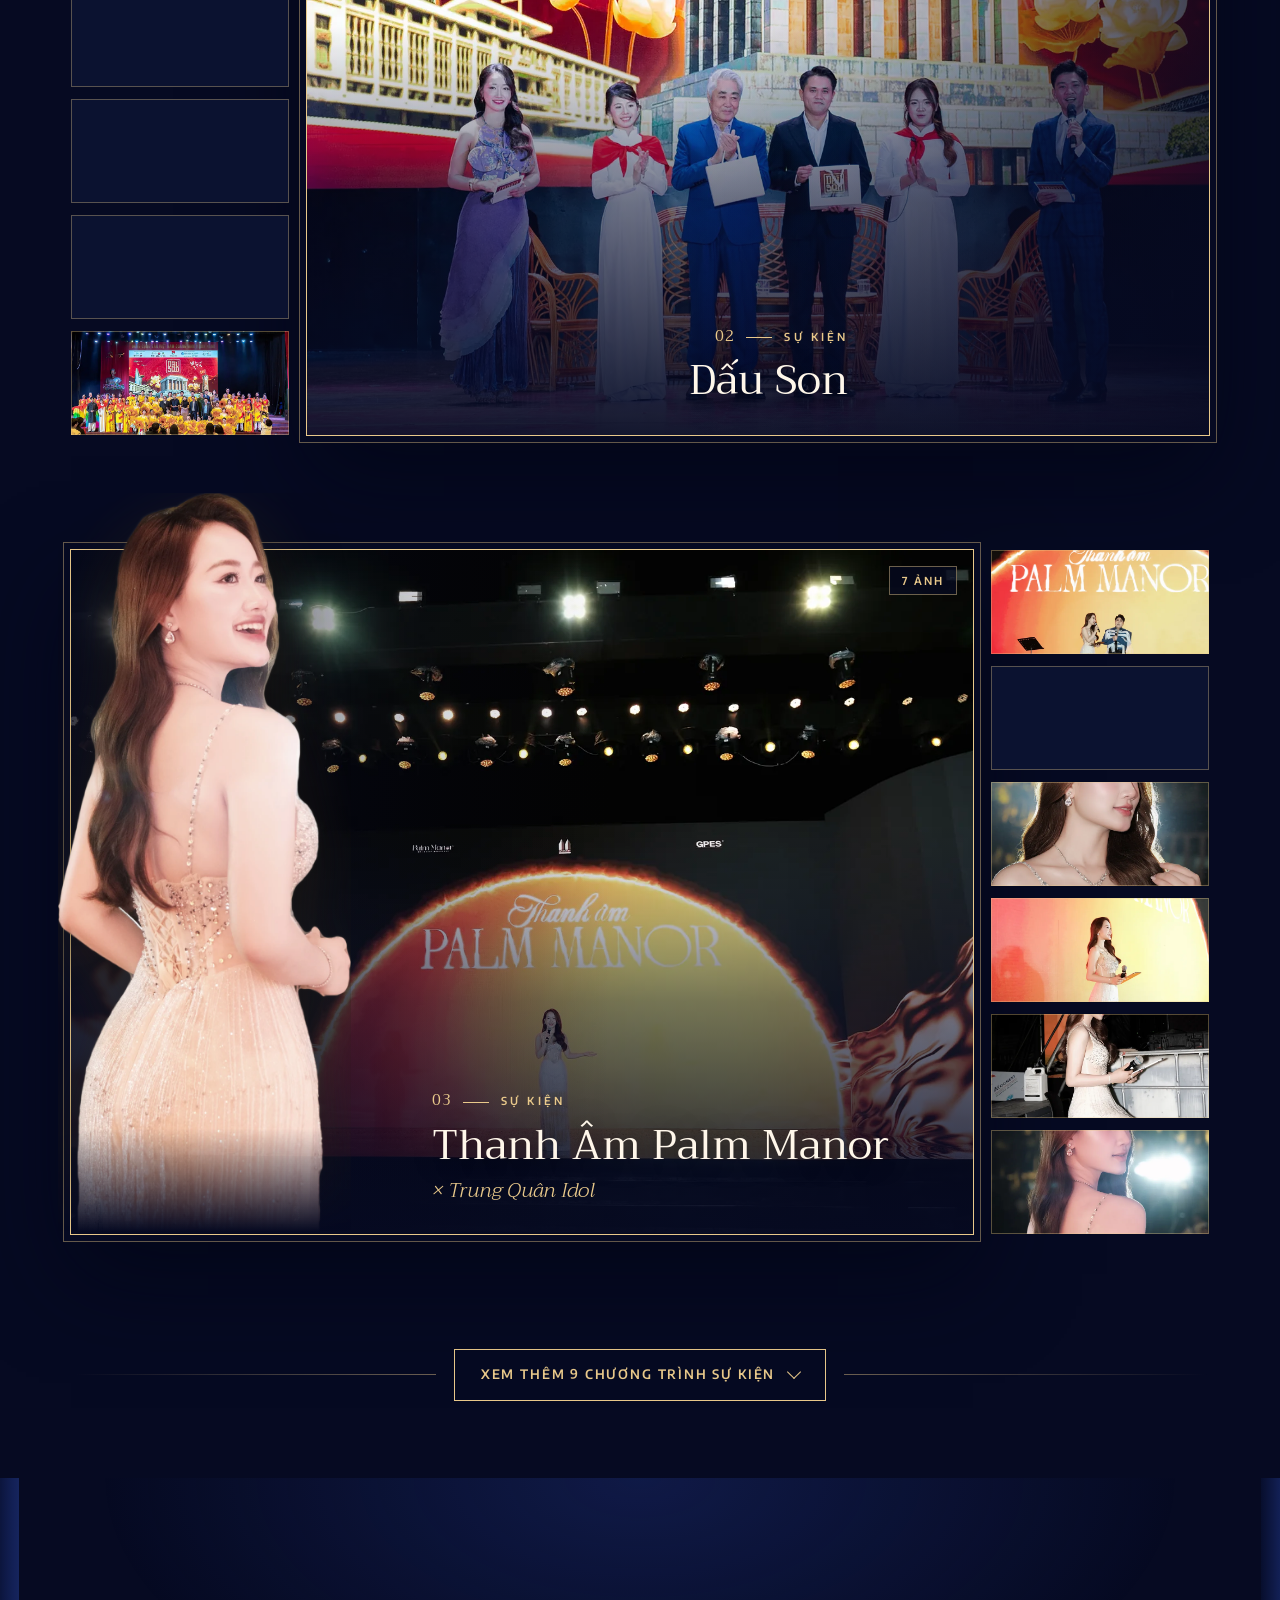
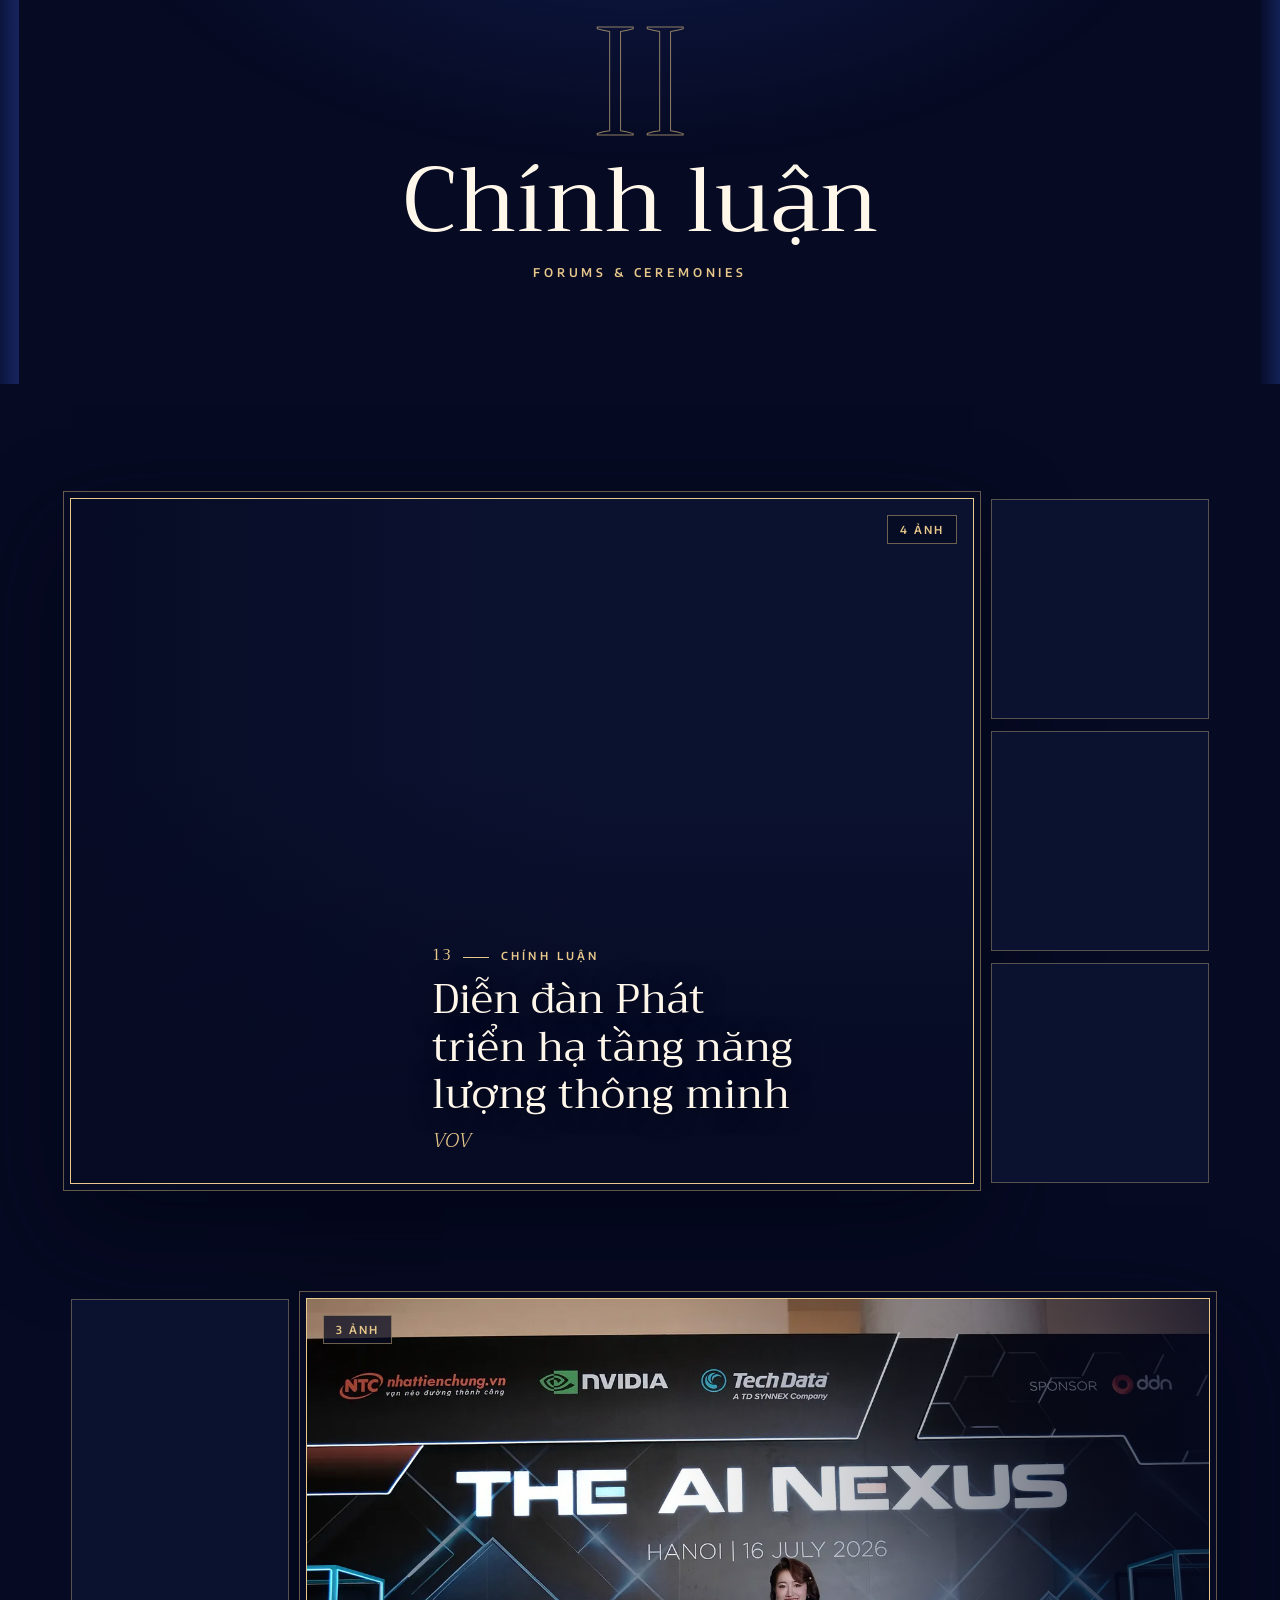
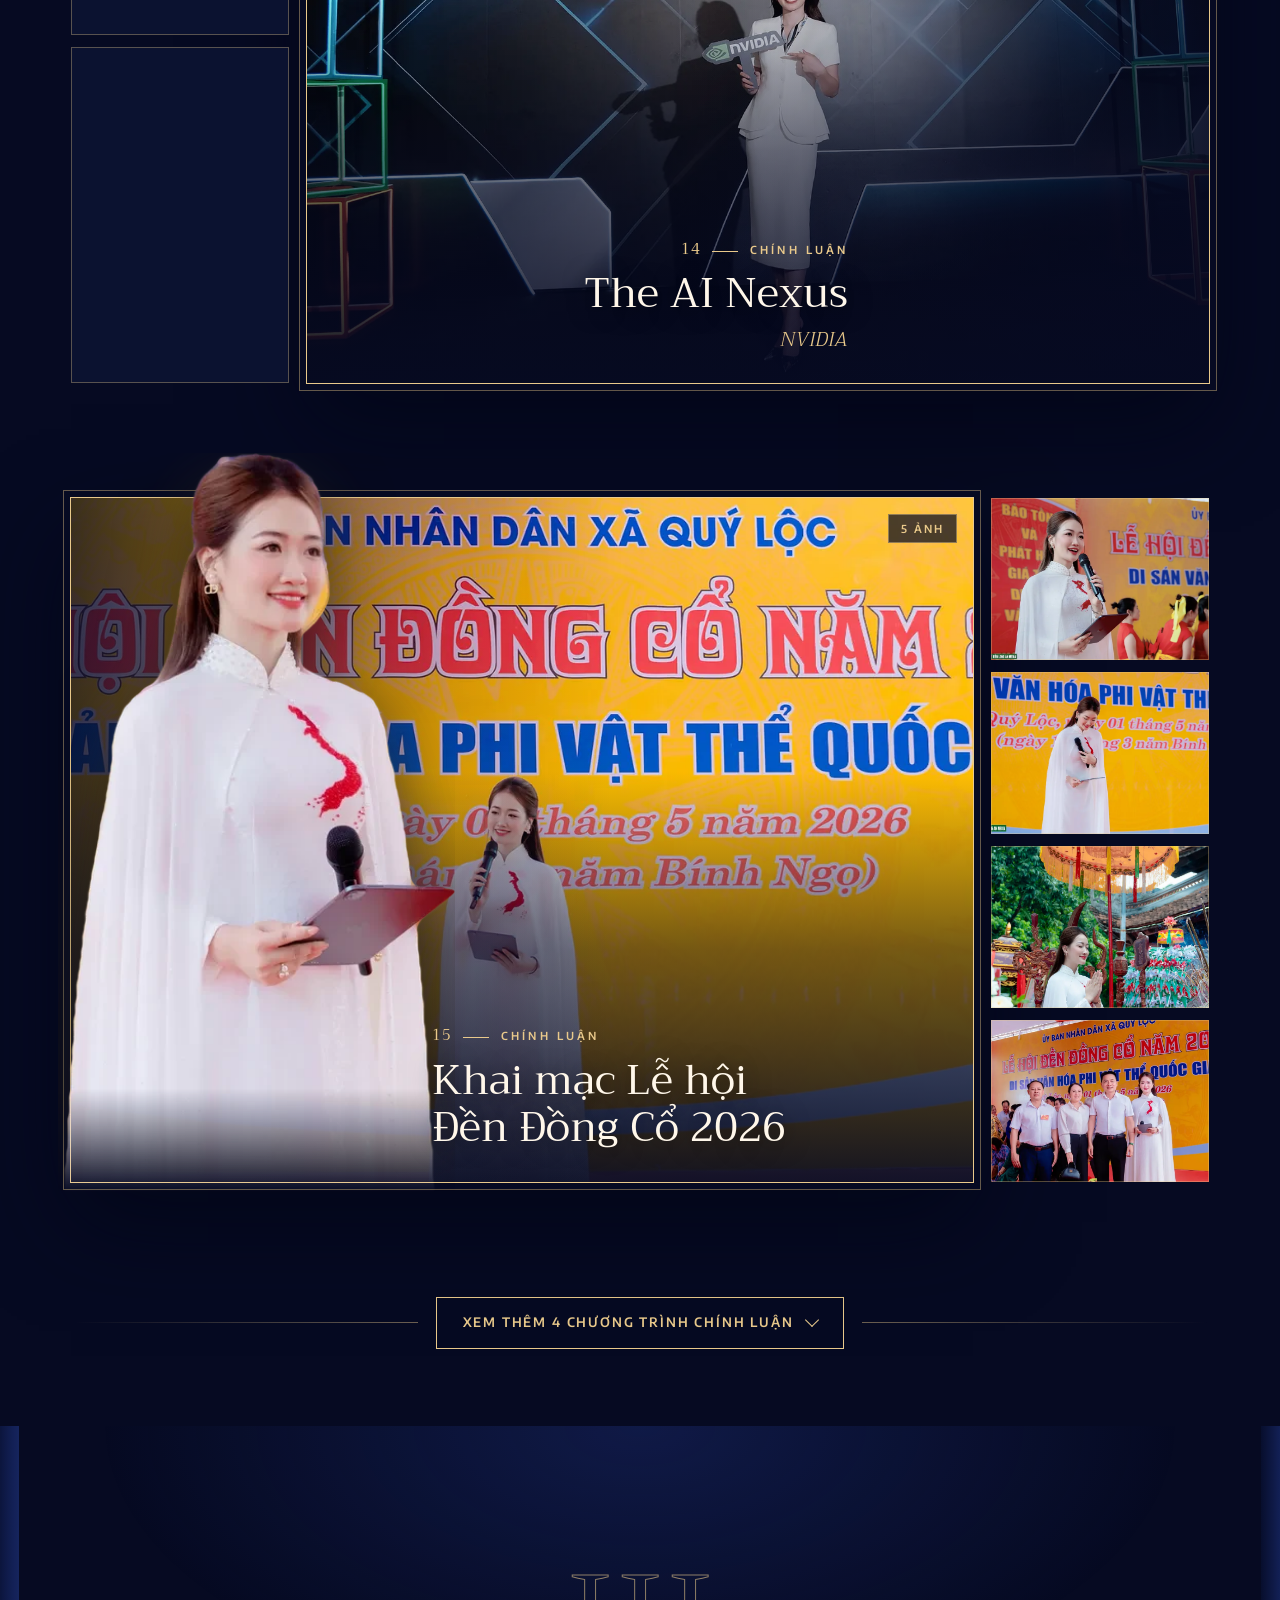
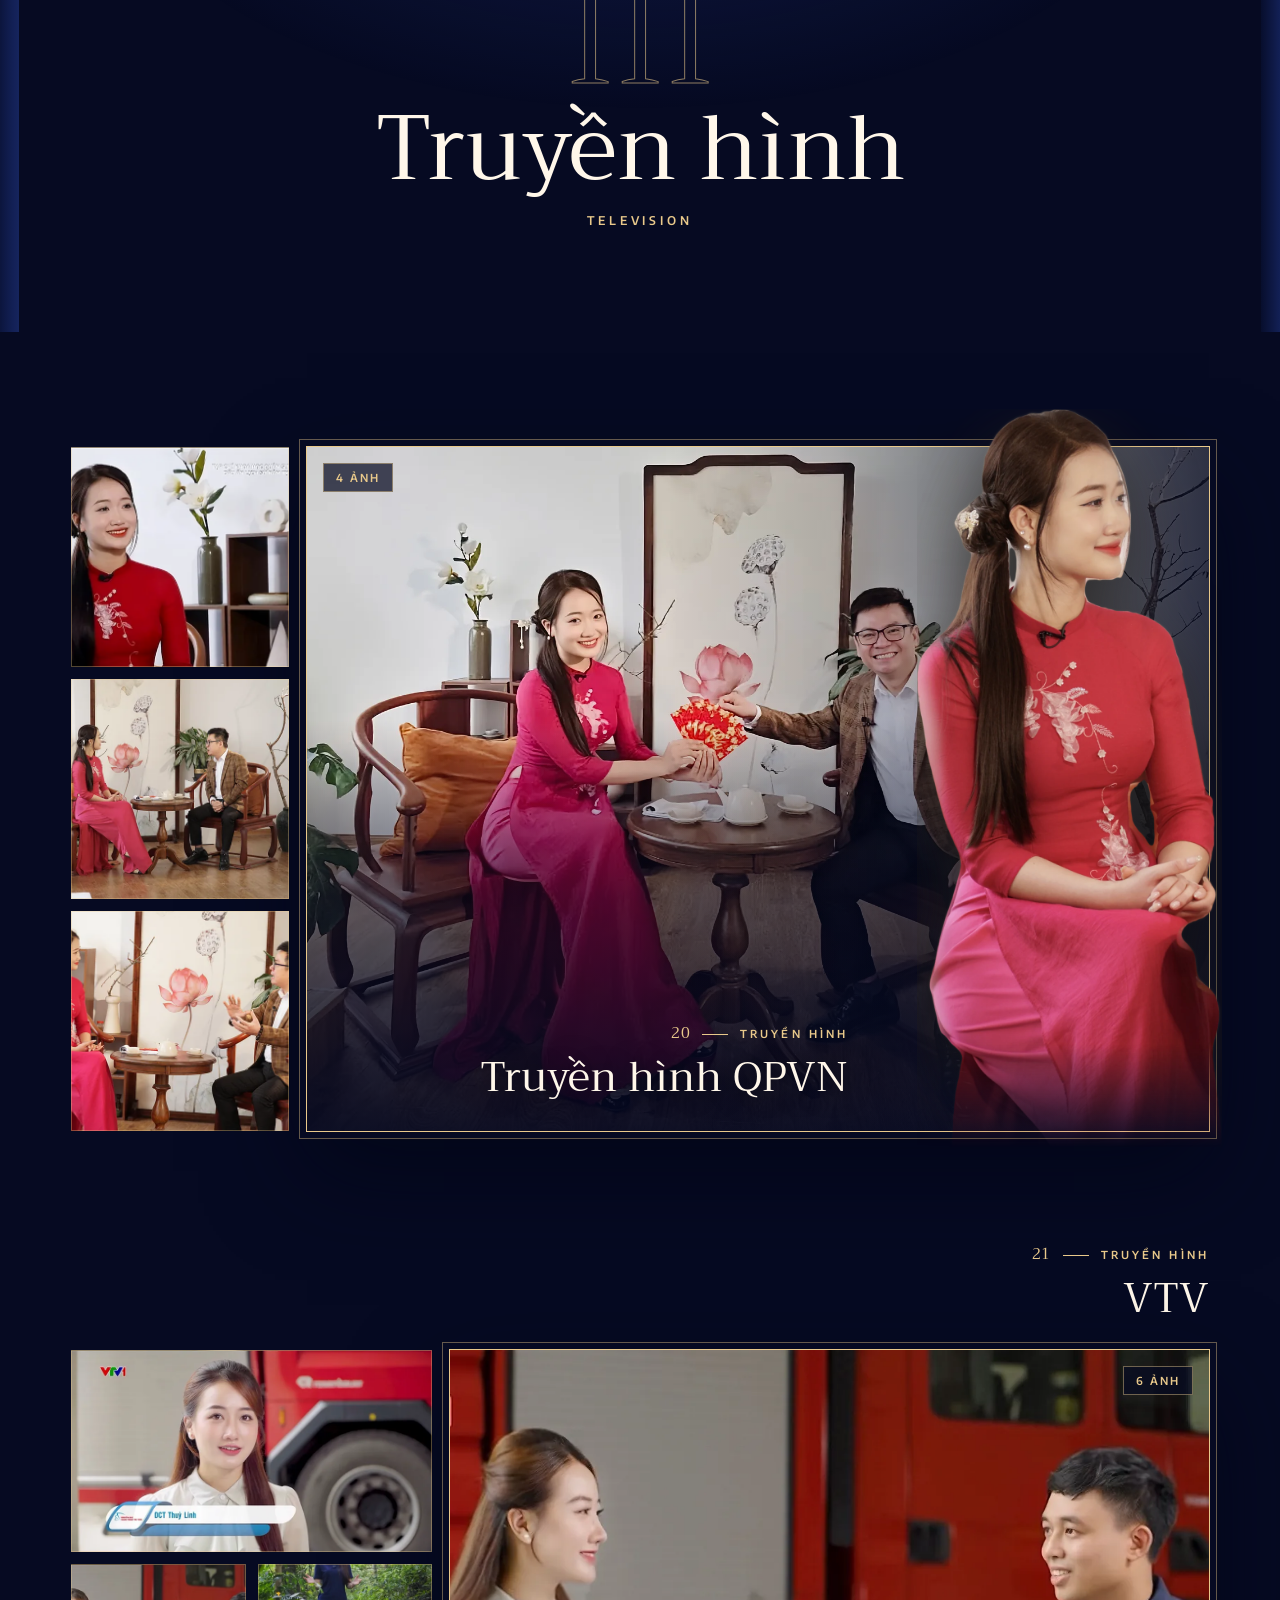
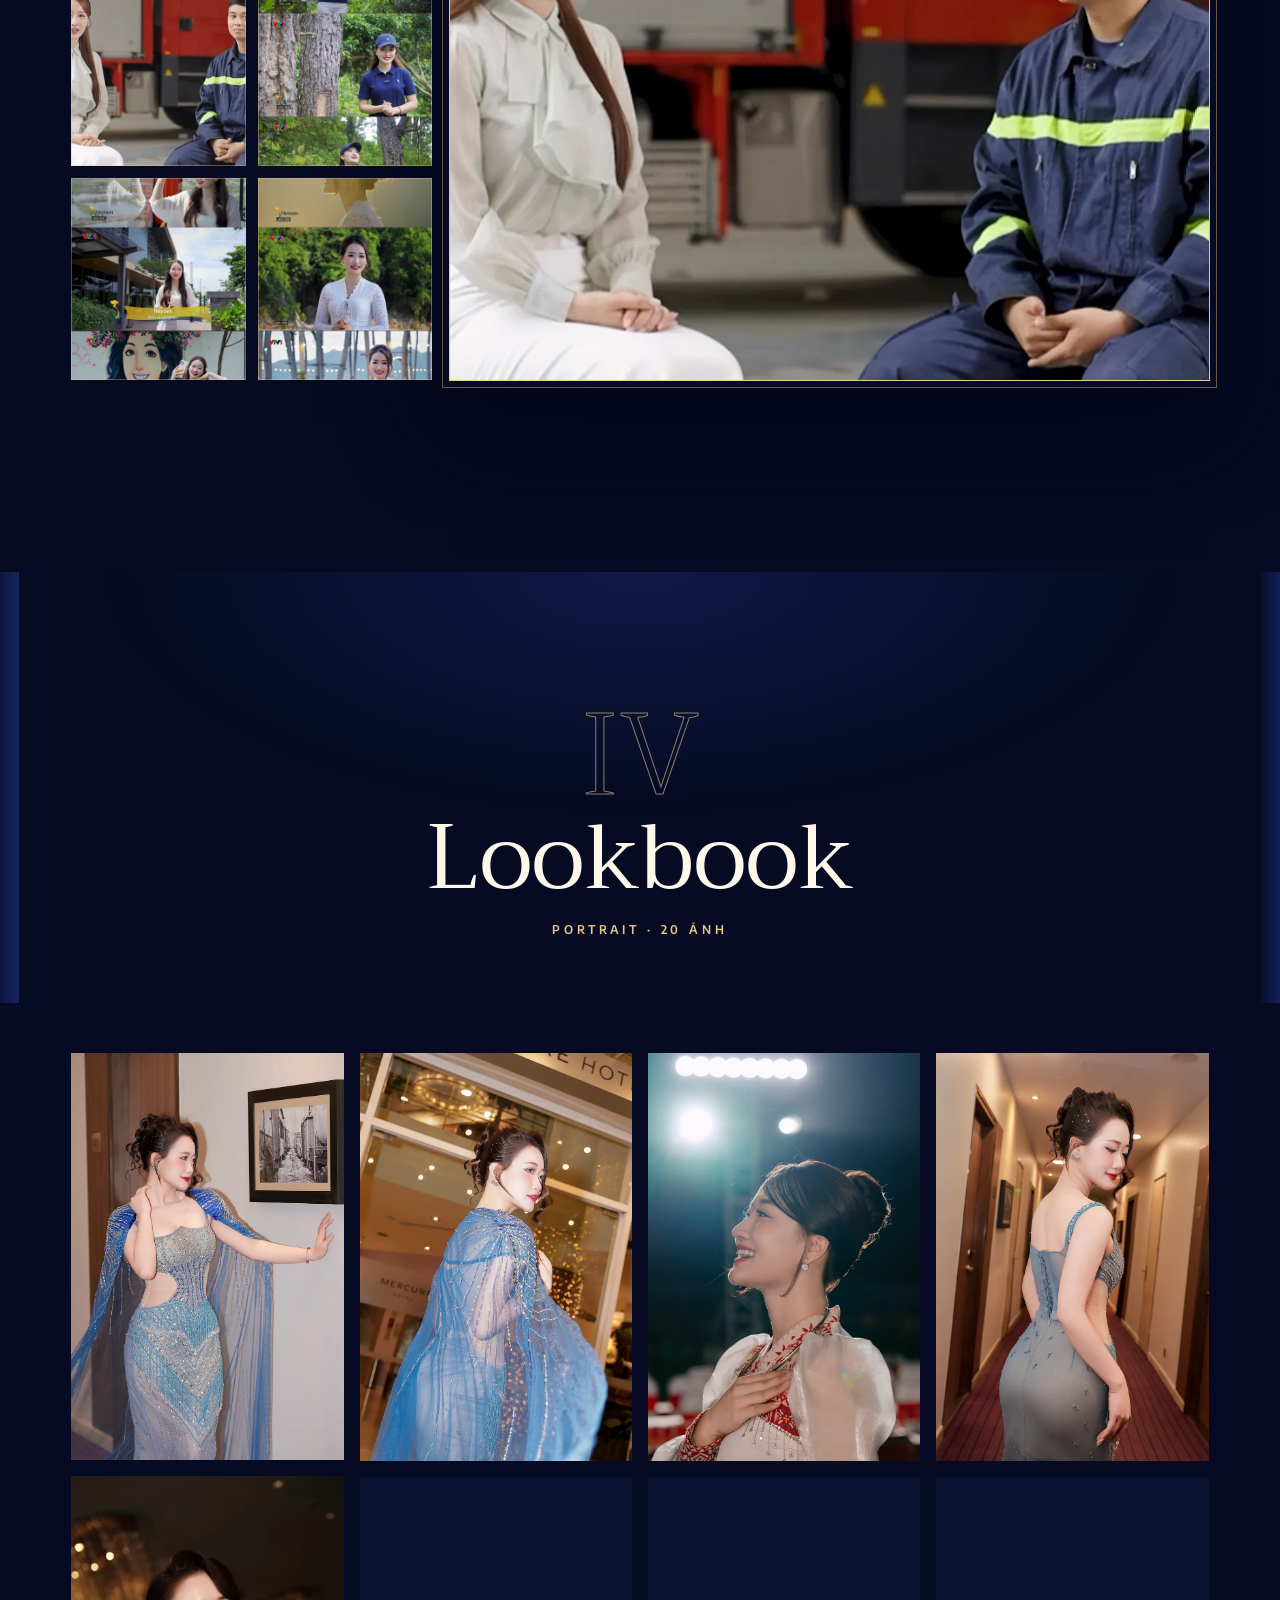
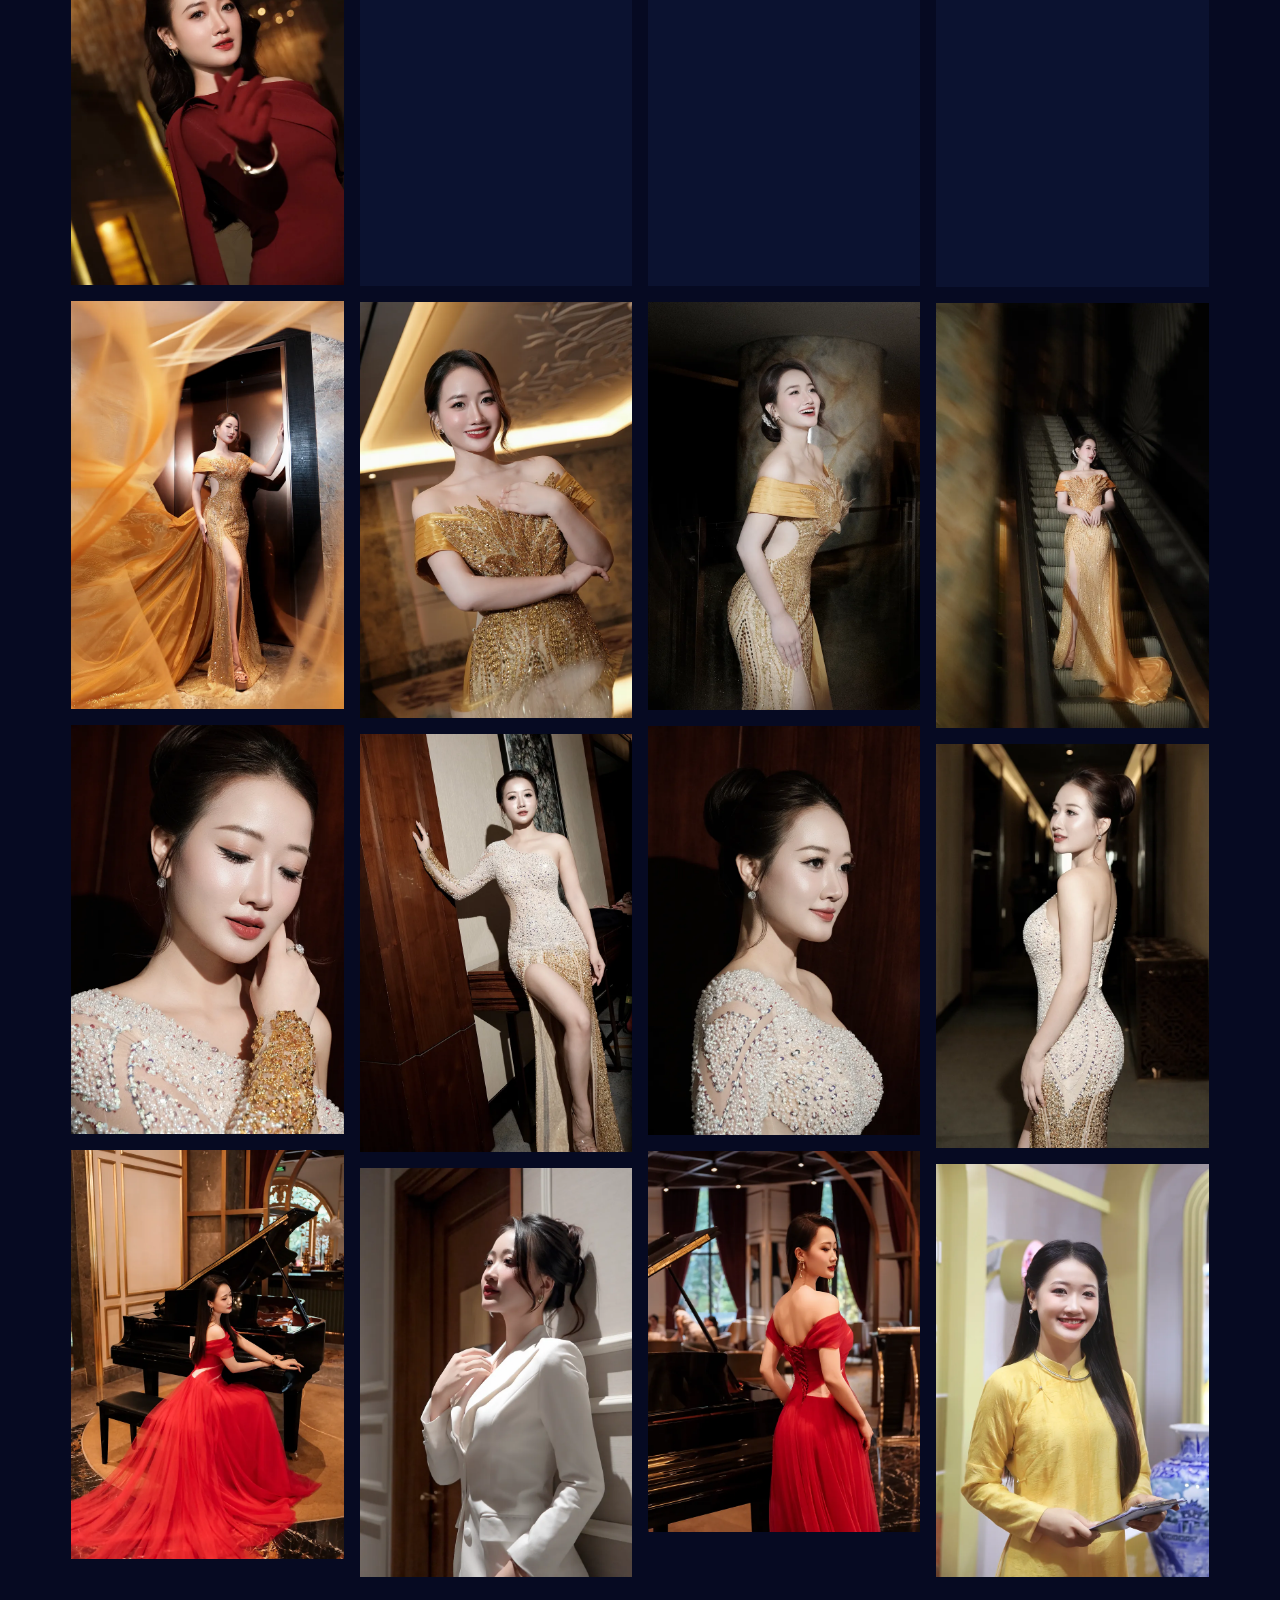
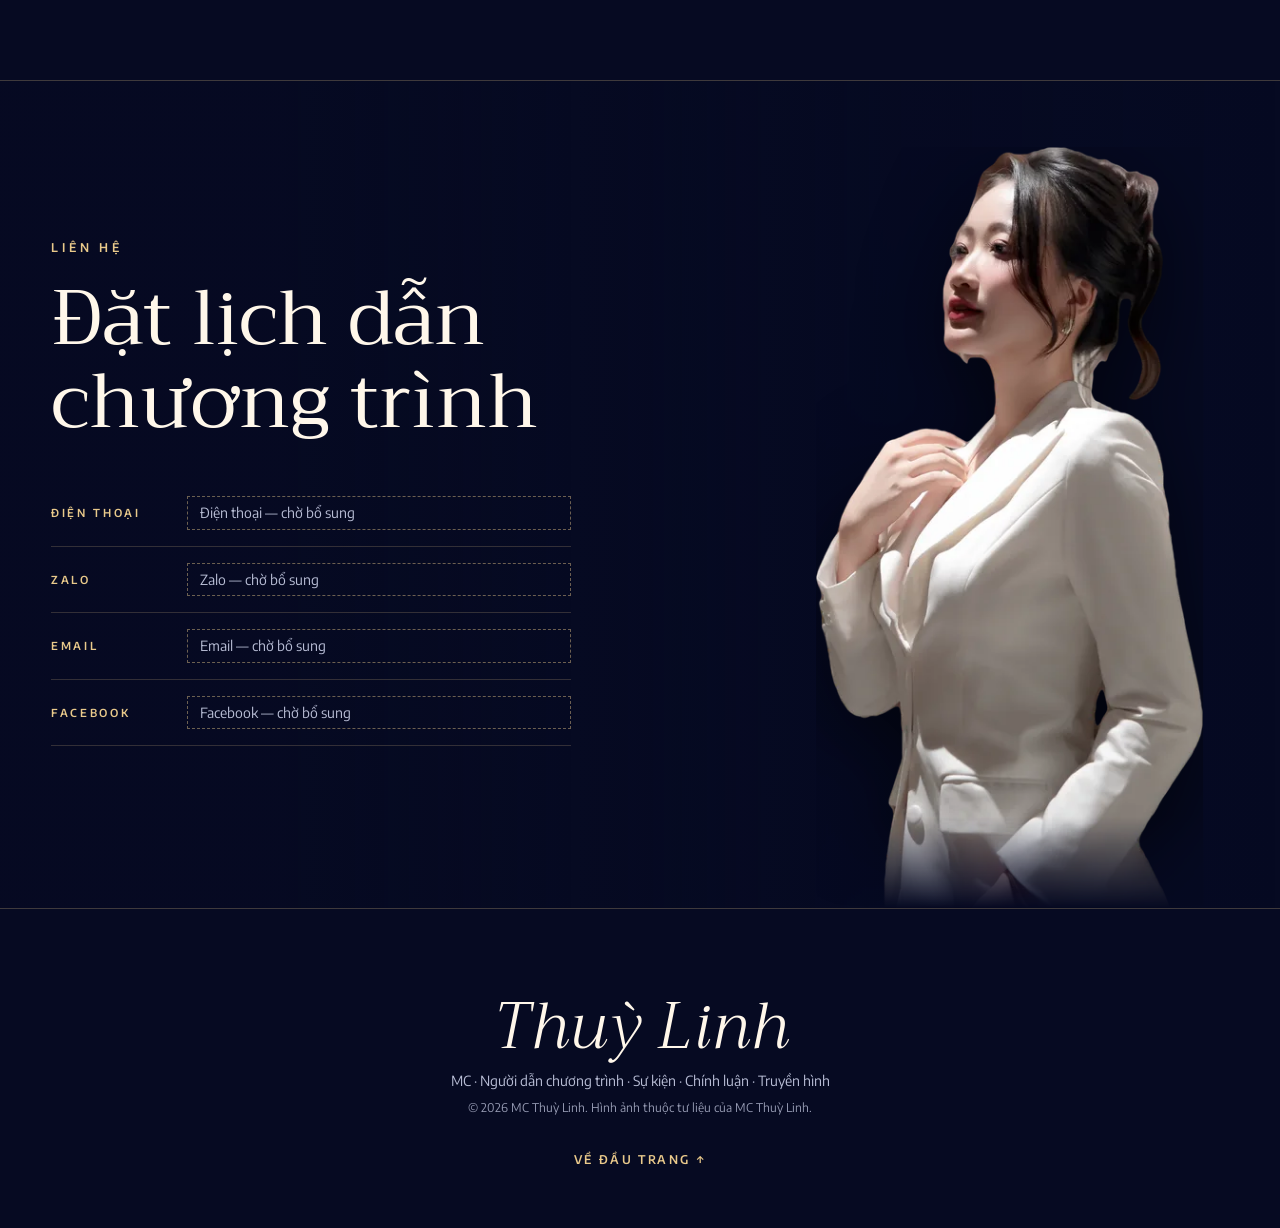
==== commit d73c6b49: "Nền demo 19: rèm nhung xanh chuyển động phủ cả trang Co-Authored-By: Claude Opus 5.5 <noreply@anthro" ====
--- a/b/index.html
+++ b/b/index.html
@@ -14,10 +14,11 @@
 <link rel="preconnect" href="https://fonts.gstatic.com" crossorigin>
 <link href="https://fonts.googleapis.com/css2?family=Trirong:ital,wght@0,300;0,400;0,500;0,600;1,300;1,400&family=Encode+Sans:wght@400;500;600&display=swap&subset=vietnamese" rel="stylesheet">
 <link rel="preload" as="image" href="../assets/cutouts/hero-b-sm.webp" imagesrcset="../assets/cutouts/hero-b-sm.webp 379w, ../assets/cutouts/hero-b.webp 853w" imagesizes="(max-width: 760px) 90vw, 40vw">
-<link rel="stylesheet" href="../style.css?v=30a6efb9">
+<link rel="stylesheet" href="../style.css?v=0c7e355f">
 <script>document.documentElement.classList.add('js');setTimeout(function(){if(!window.__tl)document.documentElement.classList.remove('js')},4000)</script>
 </head>
 <body>
+<canvas class="bgfx" aria-hidden="true"></canvas>
 <a class="skip" href="#main">Bỏ qua, tới nội dung chính</a>
 
 <header class="top" id="top-bar">
@@ -29,7 +30,7 @@
 </header>
 
 <main id="main">
-<section class="hero hero-clean" id="top" aria-label="Giới thiệu">
+<section class="hero hero-clean" id="top" data-ch="0" aria-label="Giới thiệu">
   <div class="hc-copy">
     <p class="eyebrow hc-eyebrow">MC · Người dẫn chương trình</p>
     <h1 class="hc-name"><span class="sr">MC </span>Thuỳ <em>Linh</em></h1>
@@ -47,7 +48,7 @@
   <div class="curtain curtain-r" aria-hidden="true"></div>
 </section>
 
-<section class="about about-clean" id="ho-so" aria-labelledby="h-about">
+<section class="about about-clean" id="ho-so" data-ch="0" aria-labelledby="h-about">
   <div class="about-copy reveal">
     <p class="eyebrow">Hồ sơ</p>
     <h2 id="h-about">MC Thuỳ Linh</h2>
@@ -62,7 +63,7 @@
 
 <div class="programs" id="chuong-trinh">
 
-<section class="chapter chapter-b" id="su-kien" aria-labelledby="h-su-kien">
+<section class="chapter chapter-b" id="su-kien" data-ch="1" aria-labelledby="h-su-kien">
   <div class="chap reveal-curtain">
     <span class="chap-roman" aria-hidden="true">I</span>
     <h2 class="chap-title" id="h-su-kien">Sự kiện</h2>
@@ -191,7 +192,7 @@
 </li></ul>
   </div></div>
 </section>
-<section class="chapter chapter-b" id="chinh-luan" aria-labelledby="h-chinh-luan">
+<section class="chapter chapter-b" id="chinh-luan" data-ch="2" aria-labelledby="h-chinh-luan">
   <div class="chap reveal-curtain">
     <span class="chap-roman" aria-hidden="true">II</span>
     <h2 class="chap-title" id="h-chinh-luan">Chính luận</h2>
@@ -280,7 +281,7 @@
 </li></ul>
   </div></div>
 </section>
-<section class="chapter chapter-b" id="truyen-hinh" aria-labelledby="h-truyen-hinh">
+<section class="chapter chapter-b" id="truyen-hinh" data-ch="3" aria-labelledby="h-truyen-hinh">
   <div class="chap reveal-curtain">
     <span class="chap-roman" aria-hidden="true">III</span>
     <h2 class="chap-title" id="h-truyen-hinh">Truyền hình</h2>
@@ -314,7 +315,7 @@
 </section>
 </div>
 
-<section class="lookbook" id="lookbook" aria-labelledby="h-look">
+<section class="lookbook" id="lookbook" data-ch="4" aria-labelledby="h-look">
   <div class="chap reveal-curtain chap-sm">
     <span class="chap-roman" aria-hidden="true">IV</span>
     <h2 class="chap-title" id="h-look">Lookbook</h2>
@@ -323,7 +324,7 @@
   <div class="lb-grid" data-gallery="lookbook" data-title="Lookbook"><button class="lb-item reveal" type="button" data-full="../assets/img/lookbook/img-2676-1600.webp" data-w="1600" data-h="2394" data-alt="MC Thuỳ Linh – lookbook ảnh 1" aria-label="Xem ảnh lookbook 1"><img class="" src="../assets/img/lookbook/img-2676-800.webp" srcset="../assets/img/lookbook/img-2676-800.webp 800w, ../assets/img/lookbook/img-2676-1600.webp 1600w" sizes="(max-width: 600px) 50vw, (max-width: 1100px) 33vw, 25vw" width="1600" height="2394" loading="lazy" decoding="async" alt="MC Thuỳ Linh – lookbook ảnh 1"></button><button class="lb-item reveal" type="button" data-full="../assets/img/lookbook/img-6524-1600.webp" data-w="1600" data-h="2400" data-alt="MC Thuỳ Linh – lookbook ảnh 2" aria-label="Xem ảnh lookbook 2"><img class="" src="../assets/img/lookbook/img-6524-800.webp" srcset="../assets/img/lookbook/img-6524-800.webp 800w, ../assets/img/lookbook/img-6524-1600.webp 1600w" sizes="(max-width: 600px) 50vw, (max-width: 1100px) 33vw, 25vw" width="1600" height="2400" loading="lazy" decoding="async" alt="MC Thuỳ Linh – lookbook ảnh 2"></button><button class="lb-item reveal" type="button" data-full="../assets/img/lookbook/img-5618-1600.webp" data-w="1600" data-h="2400" data-alt="MC Thuỳ Linh – lookbook ảnh 3" aria-label="Xem ảnh lookbook 3"><img class="" src="../assets/img/lookbook/img-5618-800.webp" srcset="../assets/img/lookbook/img-5618-800.webp 800w, ../assets/img/lookbook/img-5618-1600.webp 1600w" sizes="(max-width: 600px) 50vw, (max-width: 1100px) 33vw, 25vw" width="1600" height="2400" loading="lazy" decoding="async" alt="MC Thuỳ Linh – lookbook ảnh 3"></button><button class="lb-item reveal" type="button" data-full="../assets/img/lookbook/img-9854-1600.webp" data-w="1600" data-h="2400" data-alt="MC Thuỳ Linh – lookbook ảnh 4" aria-label="Xem ảnh lookbook 4"><img class="" src="../assets/img/lookbook/img-9854-800.webp" srcset="../assets/img/lookbook/img-9854-800.webp 800w, ../assets/img/lookbook/img-9854-1600.webp 1600w" sizes="(max-width: 600px) 50vw, (max-width: 1100px) 33vw, 25vw" width="1600" height="2400" loading="lazy" decoding="async" alt="MC Thuỳ Linh – lookbook ảnh 4"></button><button class="lb-item reveal" type="button" data-full="../assets/img/lookbook/img-5093-1600.webp" data-w="1600" data-h="2400" data-alt="MC Thuỳ Linh – lookbook ảnh 5" aria-label="Xem ảnh lookbook 5"><img class="" src="../assets/img/lookbook/img-5093-800.webp" srcset="../assets/img/lookbook/img-5093-800.webp 800w, ../assets/img/lookbook/img-5093-1600.webp 1600w" sizes="(max-width: 600px) 50vw, (max-width: 1100px) 33vw, 25vw" width="1600" height="2400" loading="lazy" decoding="async" alt="MC Thuỳ Linh – lookbook ảnh 5"></button><button class="lb-item reveal" type="button" data-full="../assets/img/lookbook/img-2680-1600.webp" data-w="1600" data-h="2400" data-alt="MC Thuỳ Linh – lookbook ảnh 6" aria-label="Xem ảnh lookbook 6"><img class="" src="../assets/img/lookbook/img-2680-800.webp" srcset="../assets/img/lookbook/img-2680-800.webp 800w, ../assets/img/lookbook/img-2680-1600.webp 1600w" sizes="(max-width: 600px) 50vw, (max-width: 1100px) 33vw, 25vw" width="1600" height="2400" loading="lazy" decoding="async" alt="MC Thuỳ Linh – lookbook ảnh 6"></button><button class="lb-item reveal" type="button" data-full="../assets/img/lookbook/img-6528-1600.webp" data-w="1600" data-h="2400" data-alt="MC Thuỳ Linh – lookbook ảnh 7" aria-label="Xem ảnh lookbook 7"><img class="" src="../assets/img/lookbook/img-6528-800.webp" srcset="../assets/img/lookbook/img-6528-800.webp 800w, ../assets/img/lookbook/img-6528-1600.webp 1600w" sizes="(max-width: 600px) 50vw, (max-width: 1100px) 33vw, 25vw" width="1600" height="2400" loading="lazy" decoding="async" alt="MC Thuỳ Linh – lookbook ảnh 7"></button><button class="lb-item reveal" type="button" data-full="../assets/img/lookbook/img-5619-1600.webp" data-w="1600" data-h="2441" data-alt="MC Thuỳ Linh – lookbook ảnh 8" aria-label="Xem ảnh lookbook 8"><img class="" src="../assets/img/lookbook/img-5619-800.webp" srcset="../assets/img/lookbook/img-5619-800.webp 800w, ../assets/img/lookbook/img-5619-1600.webp 1600w" sizes="(max-width: 600px) 50vw, (max-width: 1100px) 33vw, 25vw" width="1600" height="2441" loading="lazy" decoding="async" alt="MC Thuỳ Linh – lookbook ảnh 8"></button><button class="lb-item reveal" type="button" data-full="../assets/img/lookbook/img-9848-1600.webp" data-w="1600" data-h="2461" data-alt="MC Thuỳ Linh – lookbook ảnh 9" aria-label="Xem ảnh lookbook 9"><img class="" src="../assets/img/lookbook/img-9848-800.webp" srcset="../assets/img/lookbook/img-9848-800.webp 800w, ../assets/img/lookbook/img-9848-1600.webp 1600w" sizes="(max-width: 600px) 50vw, (max-width: 1100px) 33vw, 25vw" width="1600" height="2461" loading="lazy" decoding="async" alt="MC Thuỳ Linh – lookbook ảnh 9"></button><button class="lb-item reveal" type="button" data-full="../assets/img/lookbook/img-3812-1600.webp" data-w="1600" data-h="2400" data-alt="MC Thuỳ Linh – lookbook ảnh 10" aria-label="Xem ảnh lookbook 10"><img class="" src="../assets/img/lookbook/img-3812-800.webp" srcset="../assets/img/lookbook/img-3812-800.webp 800w, ../assets/img/lookbook/img-3812-1600.webp 1600w" sizes="(max-width: 600px) 50vw, (max-width: 1100px) 33vw, 25vw" width="1600" height="2400" loading="lazy" decoding="async" alt="MC Thuỳ Linh – lookbook ảnh 10"></button><button class="lb-item reveal" type="button" data-full="../assets/img/lookbook/img-7843-1600.webp" data-w="1600" data-h="2400" data-alt="MC Thuỳ Linh – lookbook ảnh 11" aria-label="Xem ảnh lookbook 11"><img class="" src="../assets/img/lookbook/img-7843-800.webp" srcset="../assets/img/lookbook/img-7843-800.webp 800w, ../assets/img/lookbook/img-7843-1600.webp 1600w" sizes="(max-width: 600px) 50vw, (max-width: 1100px) 33vw, 25vw" width="1600" height="2400" loading="lazy" decoding="async" alt="MC Thuỳ Linh – lookbook ảnh 11"></button><button class="lb-item reveal" type="button" data-full="../assets/img/lookbook/img-6525-1600.webp" data-w="1600" data-h="2400" data-alt="MC Thuỳ Linh – lookbook ảnh 12" aria-label="Xem ảnh lookbook 12"><img class="" src="../assets/img/lookbook/img-6525-800.webp" srcset="../assets/img/lookbook/img-6525-800.webp 800w, ../assets/img/lookbook/img-6525-1600.webp 1600w" sizes="(max-width: 600px) 50vw, (max-width: 1100px) 33vw, 25vw" width="1600" height="2400" loading="lazy" decoding="async" alt="MC Thuỳ Linh – lookbook ảnh 12"></button><button class="lb-item reveal" type="button" data-full="../assets/img/lookbook/img-5611-1600.webp" data-w="1600" data-h="2400" data-alt="MC Thuỳ Linh – lookbook ảnh 13" aria-label="Xem ảnh lookbook 13"><img class="" src="../assets/img/lookbook/img-5611-800.webp" srcset="../assets/img/lookbook/img-5611-800.webp 800w, ../assets/img/lookbook/img-5611-1600.webp 1600w" sizes="(max-width: 600px) 50vw, (max-width: 1100px) 33vw, 25vw" width="1600" height="2400" loading="lazy" decoding="async" alt="MC Thuỳ Linh – lookbook ảnh 13"></button><button class="lb-item reveal" type="button" data-full="../assets/img/lookbook/img-9852-1600.webp" data-w="1600" data-h="2400" data-alt="MC Thuỳ Linh – lookbook ảnh 14" aria-label="Xem ảnh lookbook 14"><img class="" src="../assets/img/lookbook/img-9852-800.webp" srcset="../assets/img/lookbook/img-9852-800.webp 800w, ../assets/img/lookbook/img-9852-1600.webp 1600w" sizes="(max-width: 600px) 50vw, (max-width: 1100px) 33vw, 25vw" width="1600" height="2400" loading="lazy" decoding="async" alt="MC Thuỳ Linh – lookbook ảnh 14"></button><button class="lb-item reveal" type="button" data-full="../assets/img/lookbook/img-5087-1600.webp" data-w="1600" data-h="2241" data-alt="MC Thuỳ Linh – lookbook ảnh 15" aria-label="Xem ảnh lookbook 15"><img class="" src="../assets/img/lookbook/img-5087-800.webp" srcset="../assets/img/lookbook/img-5087-800.webp 800w, ../assets/img/lookbook/img-5087-1600.webp 1600w" sizes="(max-width: 600px) 50vw, (max-width: 1100px) 33vw, 25vw" width="1600" height="2241" loading="lazy" decoding="async" alt="MC Thuỳ Linh – lookbook ảnh 15"></button><button class="lb-item reveal" type="button" data-full="../assets/img/lookbook/img-2674-1600.webp" data-w="1600" data-h="2400" data-alt="MC Thuỳ Linh – lookbook ảnh 16" aria-label="Xem ảnh lookbook 16"><img class="" src="../assets/img/lookbook/img-2674-800.webp" srcset="../assets/img/lookbook/img-2674-800.webp 800w, ../assets/img/lookbook/img-2674-1600.webp 1600w" sizes="(max-width: 600px) 50vw, (max-width: 1100px) 33vw, 25vw" width="1600" height="2400" loading="lazy" decoding="async" alt="MC Thuỳ Linh – lookbook ảnh 16"></button><button class="lb-item reveal" type="button" data-full="../assets/img/lookbook/img-6534-1600.webp" data-w="1600" data-h="2405" data-alt="MC Thuỳ Linh – lookbook ảnh 17" aria-label="Xem ảnh lookbook 17"><img class="" src="../assets/img/lookbook/img-6534-800.webp" srcset="../assets/img/lookbook/img-6534-800.webp 800w, ../assets/img/lookbook/img-6534-1600.webp 1600w" sizes="(max-width: 600px) 50vw, (max-width: 1100px) 33vw, 25vw" width="1600" height="2405" loading="lazy" decoding="async" alt="MC Thuỳ Linh – lookbook ảnh 17"></button><button class="lb-item reveal" type="button" data-full="../assets/img/lookbook/img-5608-1600.webp" data-w="1600" data-h="2501" data-alt="MC Thuỳ Linh – lookbook ảnh 18" aria-label="Xem ảnh lookbook 18"><img class="" src="../assets/img/lookbook/img-5608-800.webp" srcset="../assets/img/lookbook/img-5608-800.webp 800w, ../assets/img/lookbook/img-5608-1600.webp 1600w" sizes="(max-width: 600px) 50vw, (max-width: 1100px) 33vw, 25vw" width="1600" height="2501" loading="lazy" decoding="async" alt="MC Thuỳ Linh – lookbook ảnh 18"></button><button class="lb-item reveal" type="button" data-full="../assets/img/lookbook/img-9849-1600.webp" data-w="1600" data-h="2371" data-alt="MC Thuỳ Linh – lookbook ảnh 19" aria-label="Xem ảnh lookbook 19"><img class="" src="../assets/img/lookbook/img-9849-800.webp" srcset="../assets/img/lookbook/img-9849-800.webp 800w, ../assets/img/lookbook/img-9849-1600.webp 1600w" sizes="(max-width: 600px) 50vw, (max-width: 1100px) 33vw, 25vw" width="1600" height="2371" loading="lazy" decoding="async" alt="MC Thuỳ Linh – lookbook ảnh 19"></button><button class="lb-item reveal" type="button" data-full="../assets/img/lookbook/quality-restoration-20250803091530466-1600.webp" data-w="1600" data-h="2428" data-alt="MC Thuỳ Linh – lookbook ảnh 20" aria-label="Xem ảnh lookbook 20"><img class="" src="../assets/img/lookbook/quality-restoration-20250803091530466-800.webp" srcset="../assets/img/lookbook/quality-restoration-20250803091530466-800.webp 800w, ../assets/img/lookbook/quality-restoration-20250803091530466-1600.webp 1600w" sizes="(max-width: 600px) 50vw, (max-width: 1100px) 33vw, 25vw" width="1600" height="2428" loading="lazy" decoding="async" alt="MC Thuỳ Linh – lookbook ảnh 20"></button></div>
 </section>
 
-<section class="contact" id="lien-he" aria-labelledby="h-contact">
+<section class="contact" id="lien-he" data-ch="5" aria-labelledby="h-contact">
   <div class="contact-curtain" aria-hidden="true"></div>
   <div class="contact-copy reveal">
     <p class="eyebrow">Liên hệ</p>
@@ -348,6 +349,6 @@
   <button class="lx-close" type="button" aria-label="Đóng">Đóng ✕</button>
 </div>
 <nav class="opt-switch" aria-label="Chọn phương án xem thử"><a href="../">A</a><a href="./" aria-current="page">B</a></nav>
-<script src="../main.js?v=36063737" defer></script>
+<script src="../main.js?v=6106b011" defer></script>
 </body>
 </html>
--- a/style.css
+++ b/style.css
@@ -512,3 +512,11 @@
 /* mục lục tên chương trình đã bỏ → đầu chương gọn hơn */
 .chap{padding-top:clamp(72px,9vw,130px);padding-bottom:clamp(64px,8vw,110px)}
 .chap-sm{padding-bottom:clamp(40px,5vw,70px)}
+
+/* ===== Nền demo 19 "Blue Curtain": rèm nhung xanh chuyển động phủ cả trang ===== */
+.bgfx{position:fixed;inset:0;width:100%;height:100%;z-index:-1;display:block;pointer-events:none}
+.bgfx.no-gl{display:none}
+/* các mục trong suốt để rèm hiện xuyên suốt như demo */
+.hero{background:radial-gradient(120% 80% at 50% 110%,rgba(22,36,106,.5) 0,transparent 60%)}
+.hero-clean{background:radial-gradient(55% 70% at 72% 52%,rgba(34,56,140,.32),transparent 70%)}
+.contact-curtain{background:linear-gradient(90deg,rgba(6,10,34,.82) 22%,rgba(6,10,34,.15) 70%,transparent)}
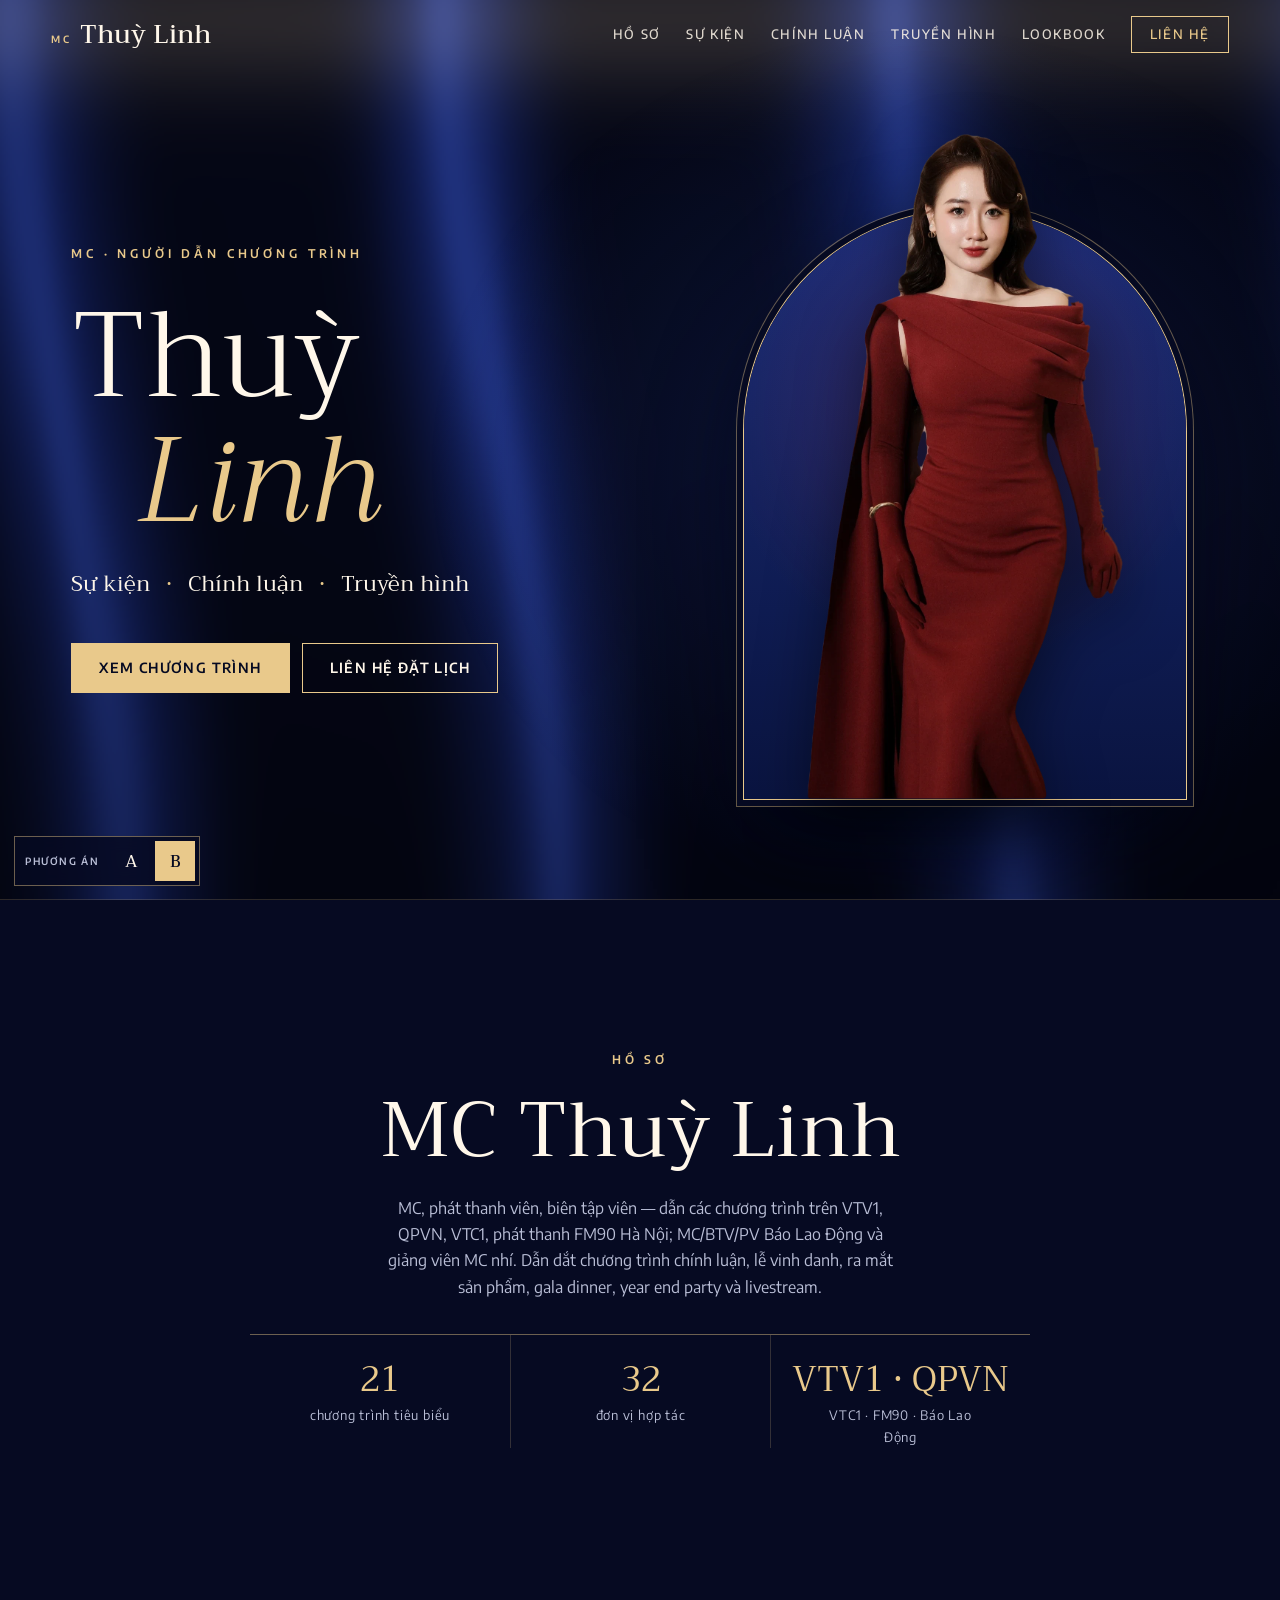
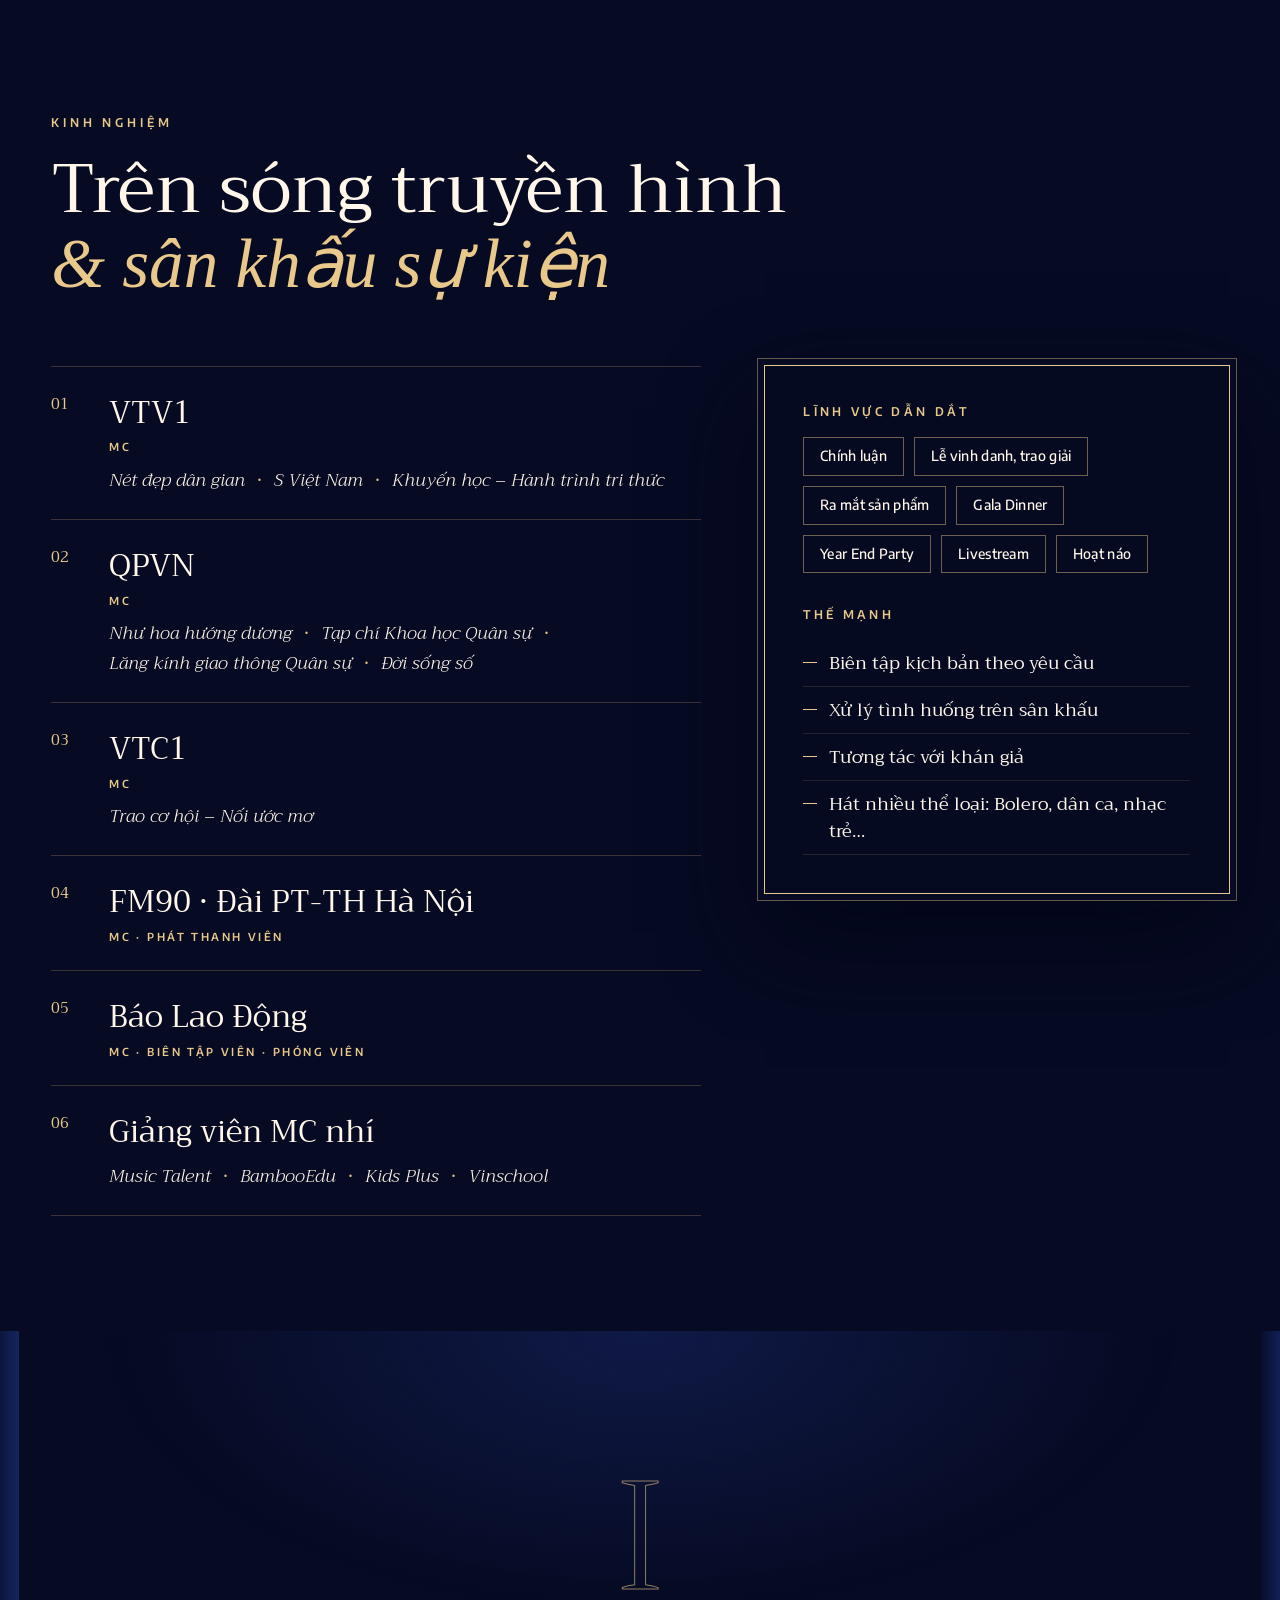
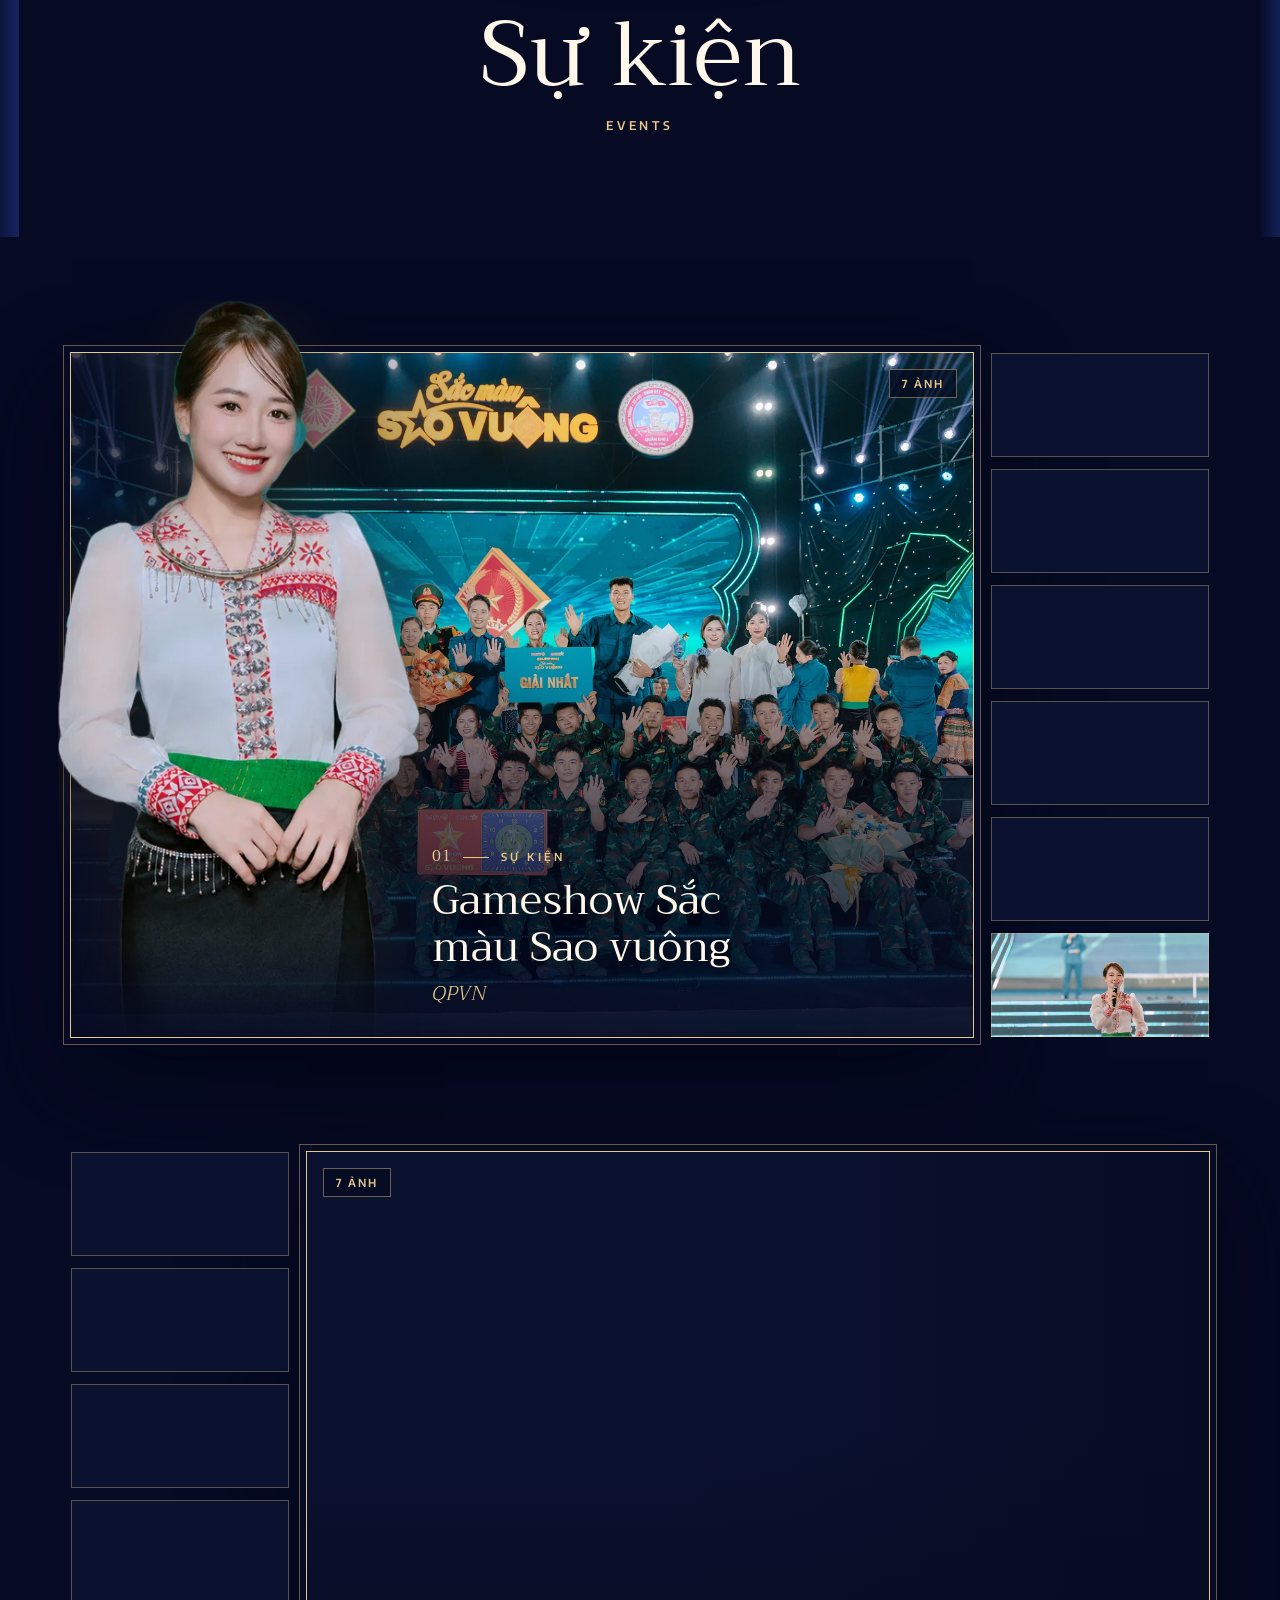
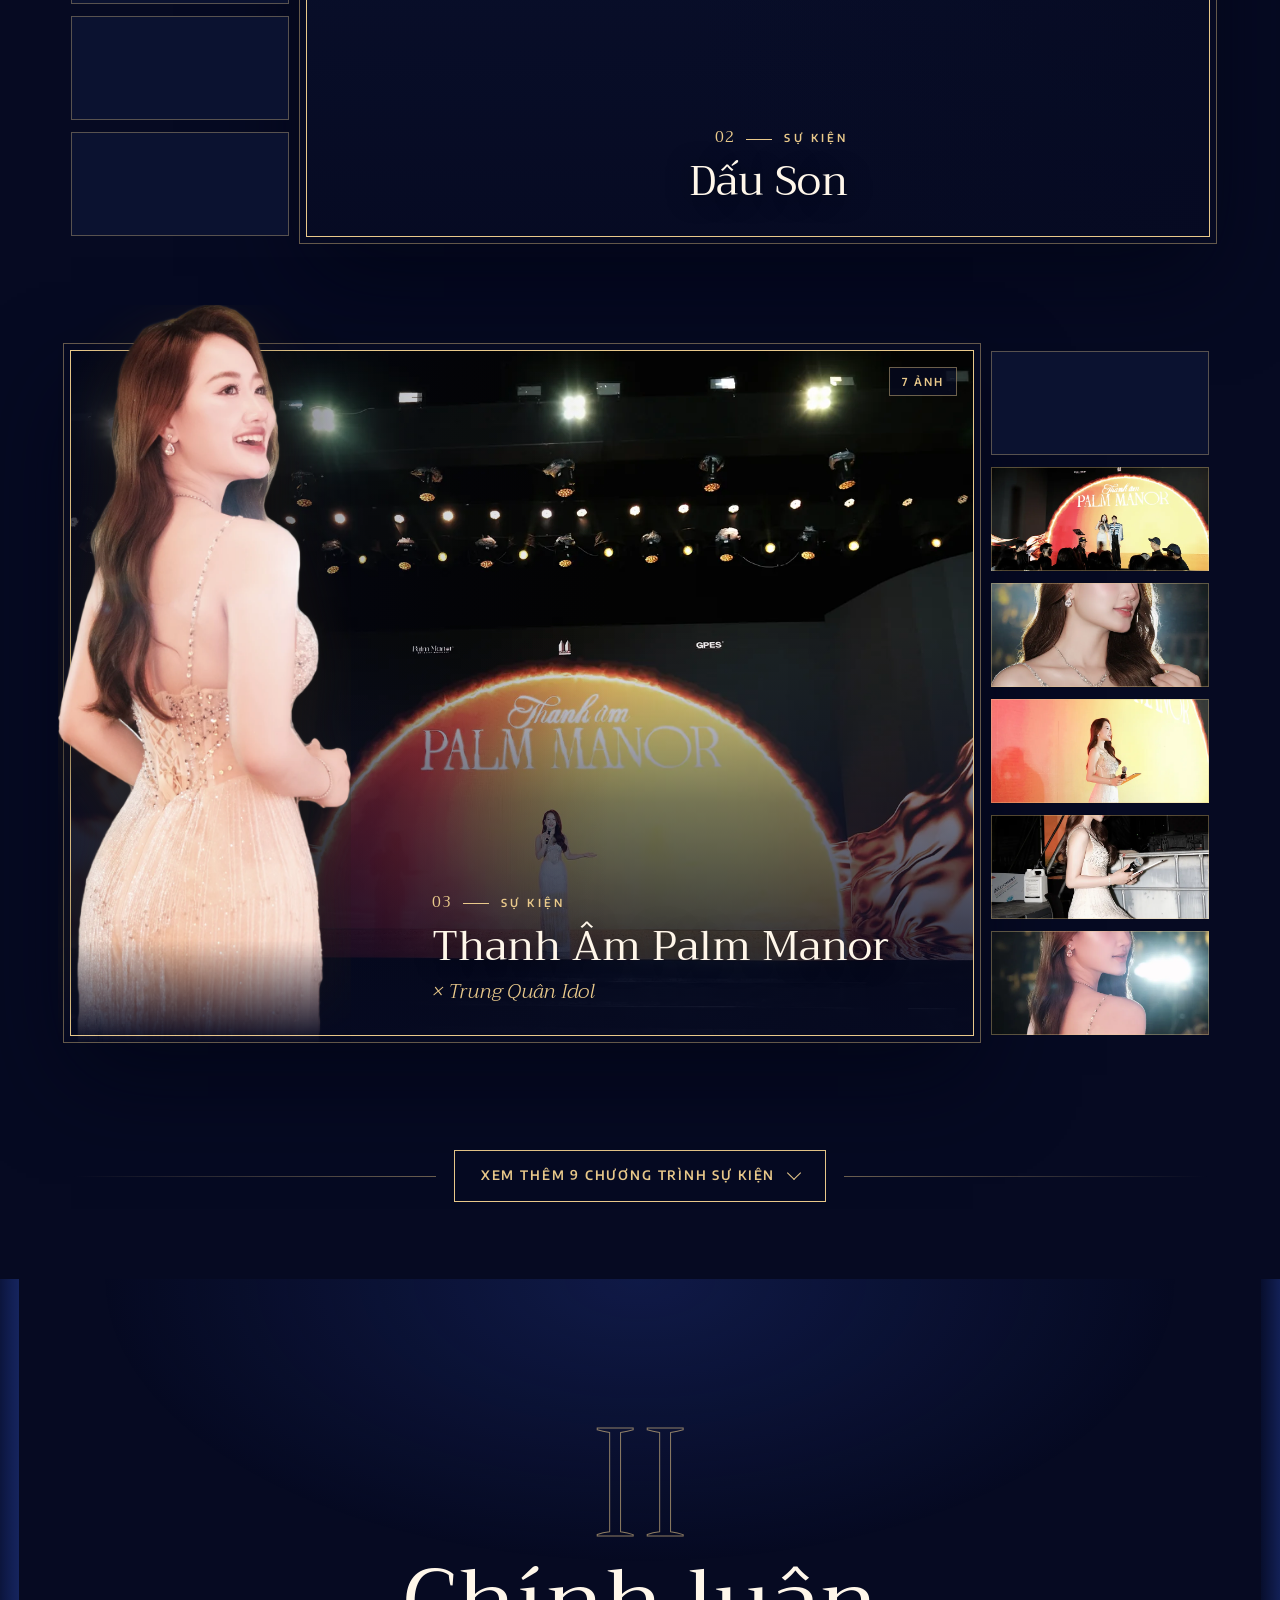
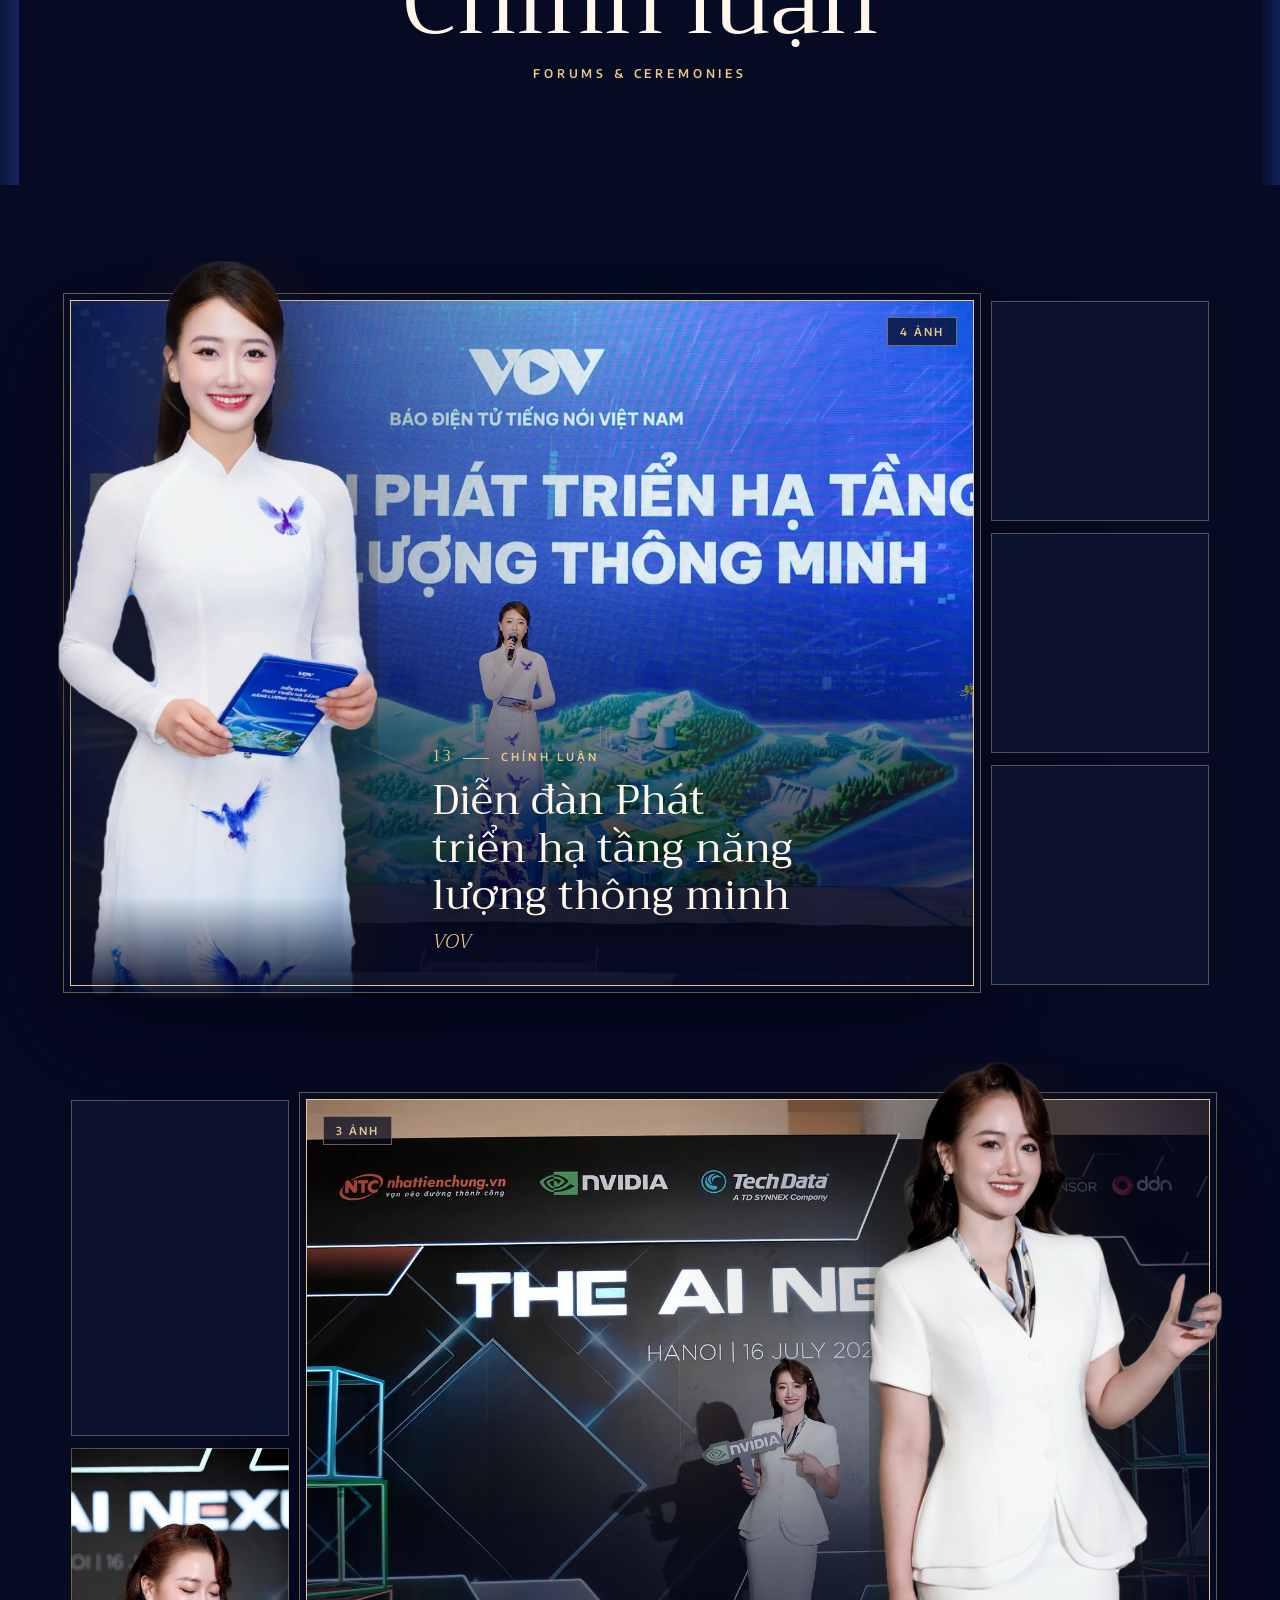
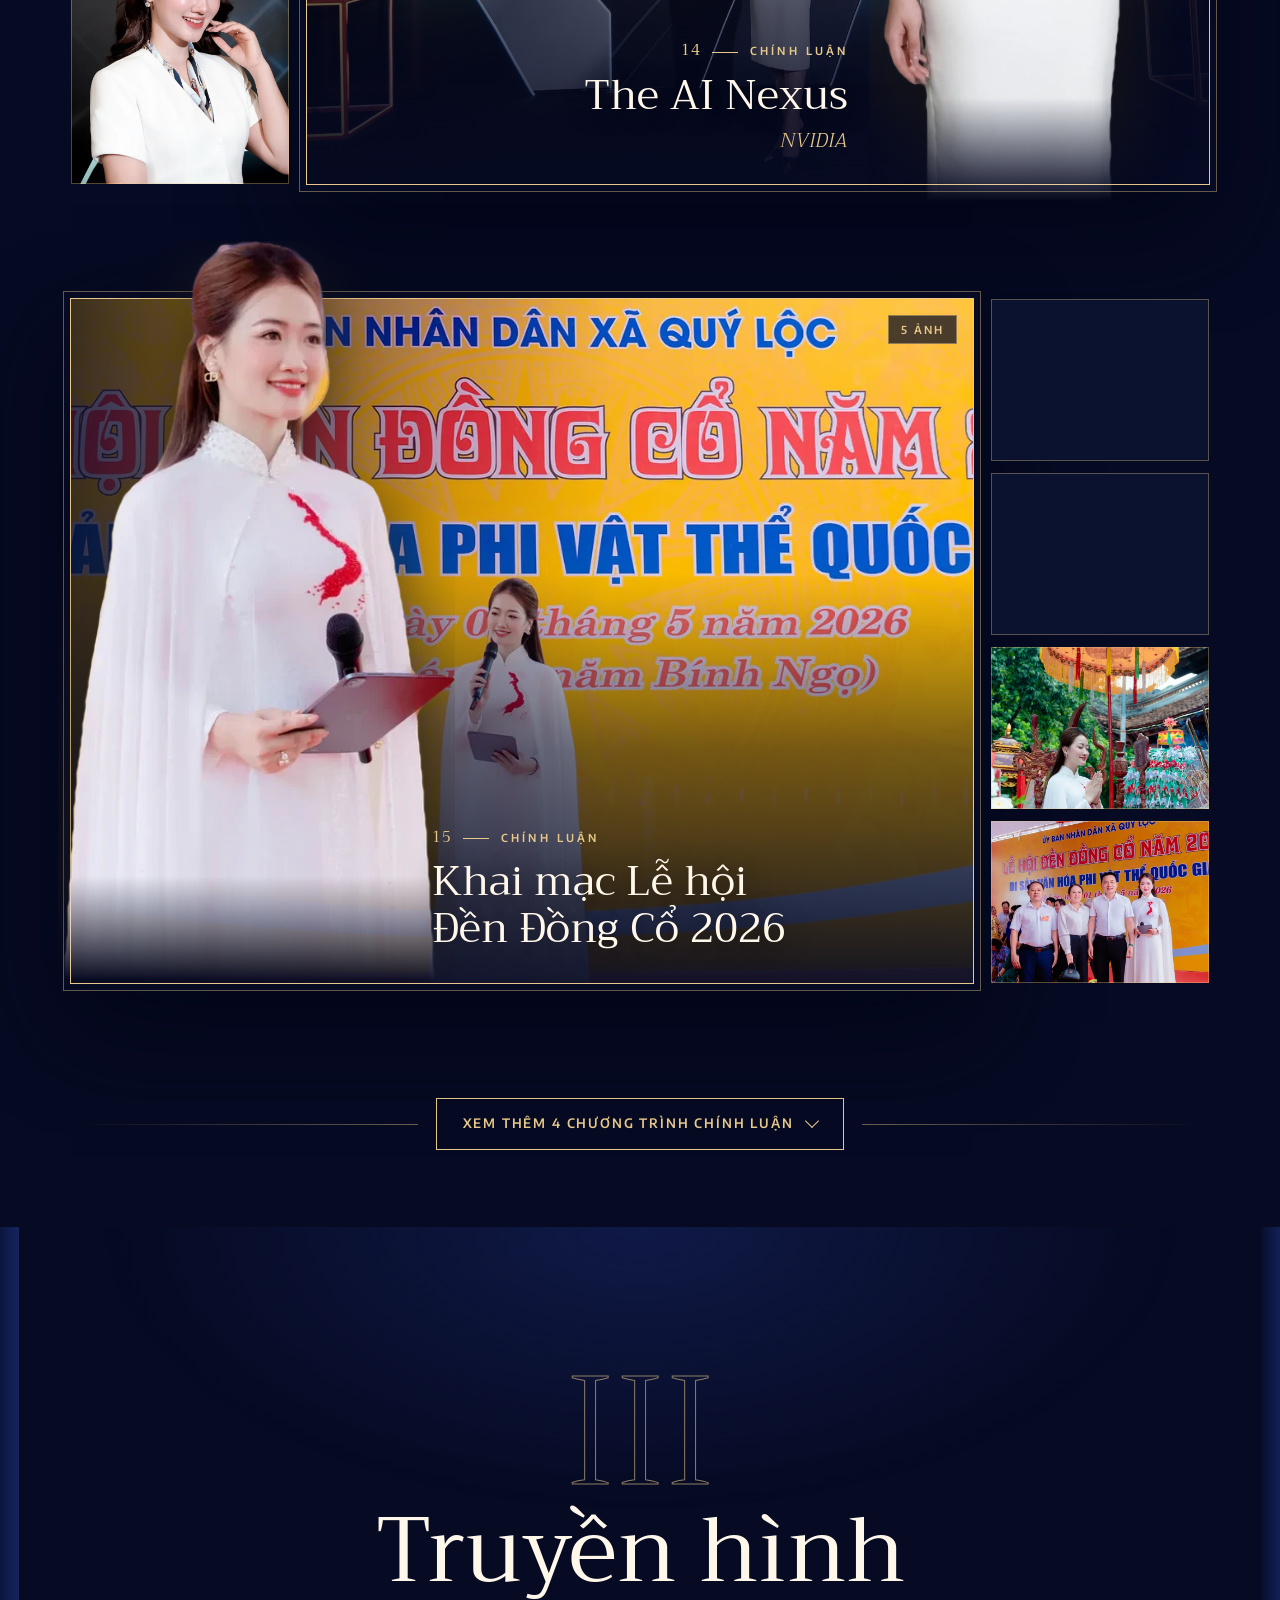
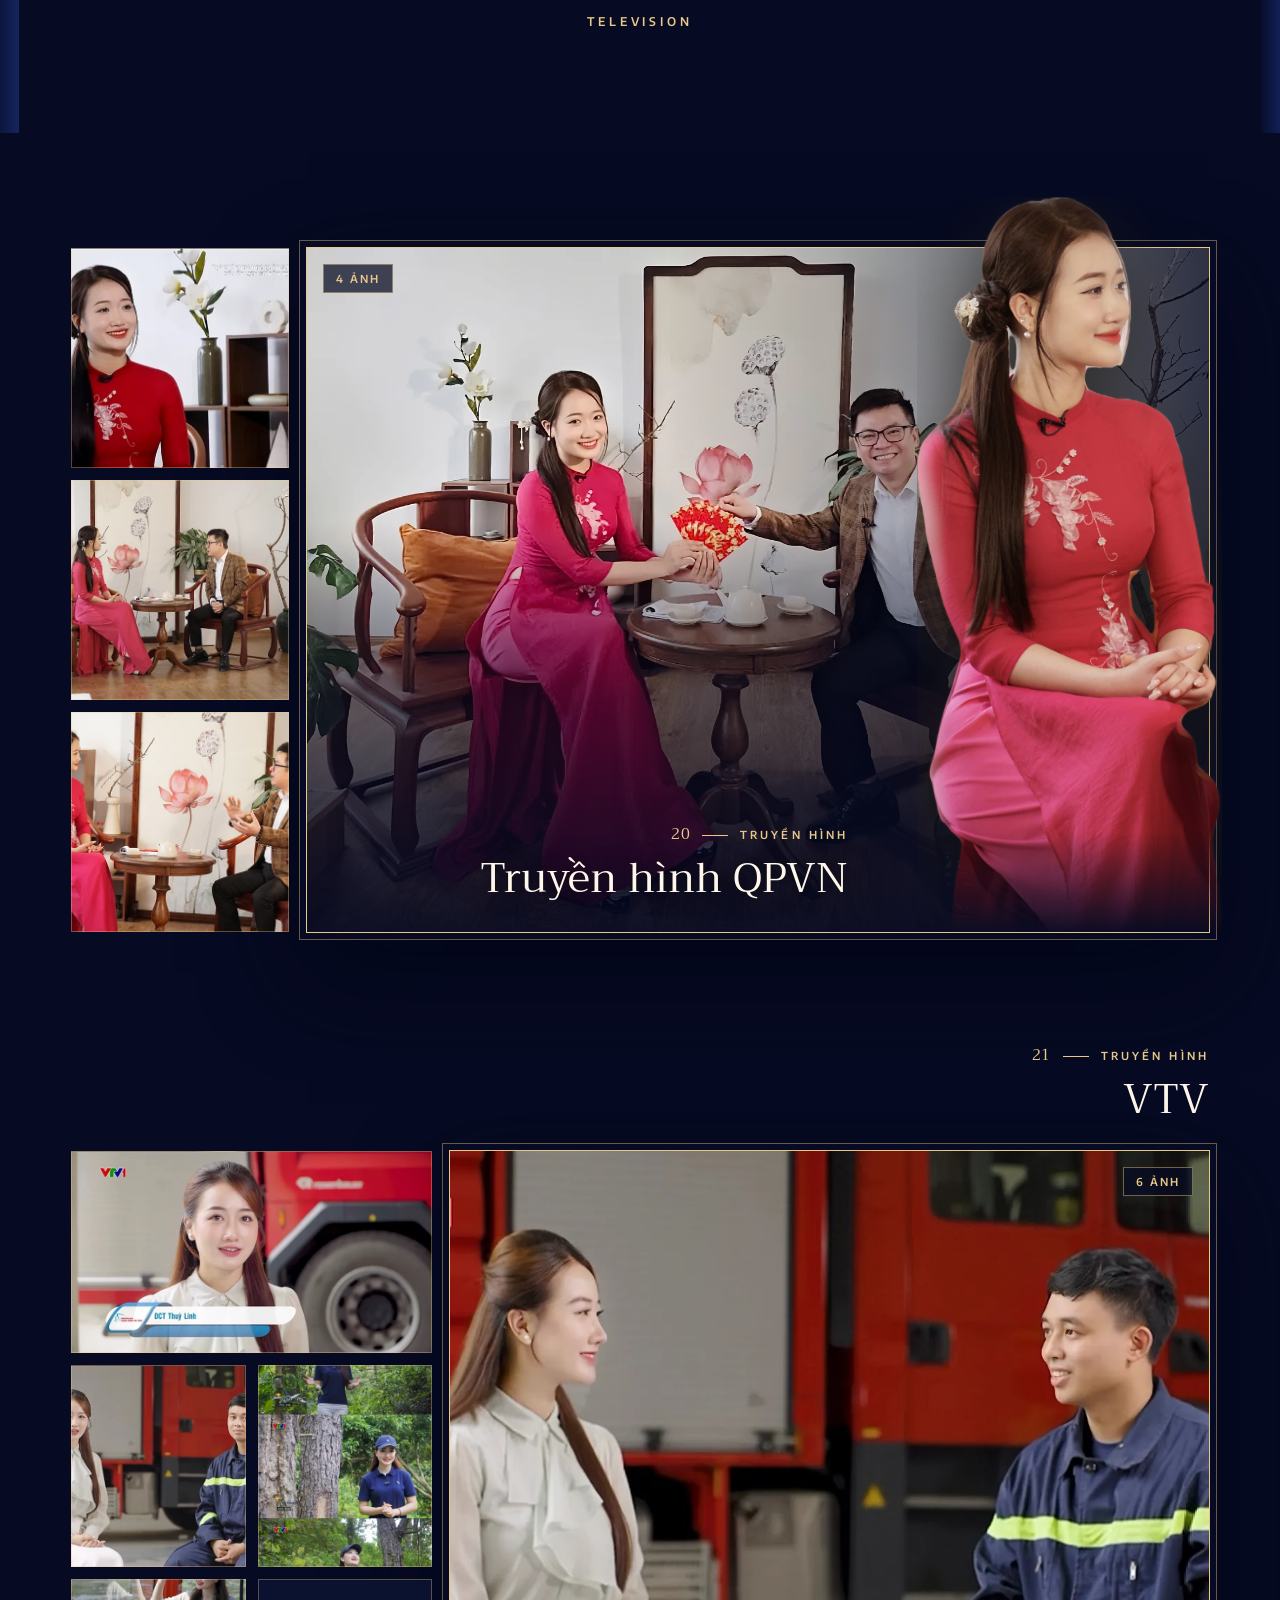
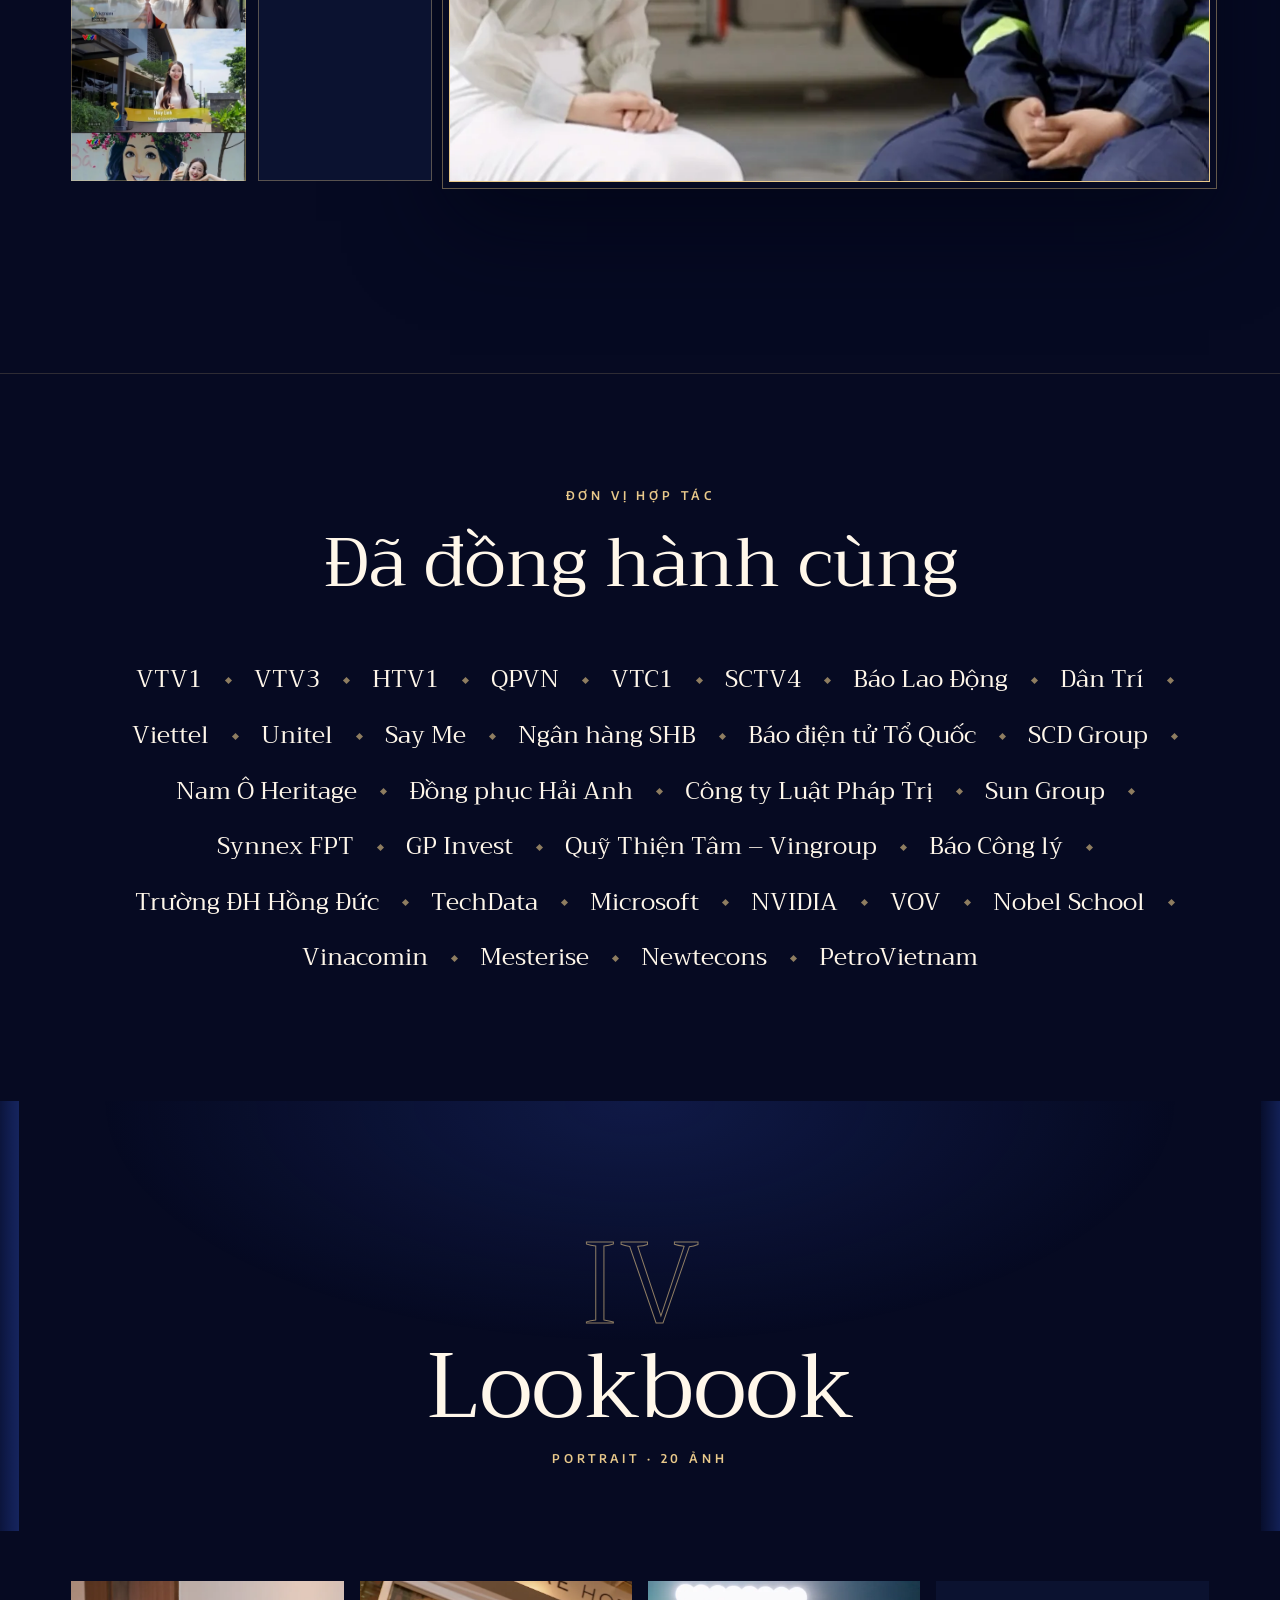
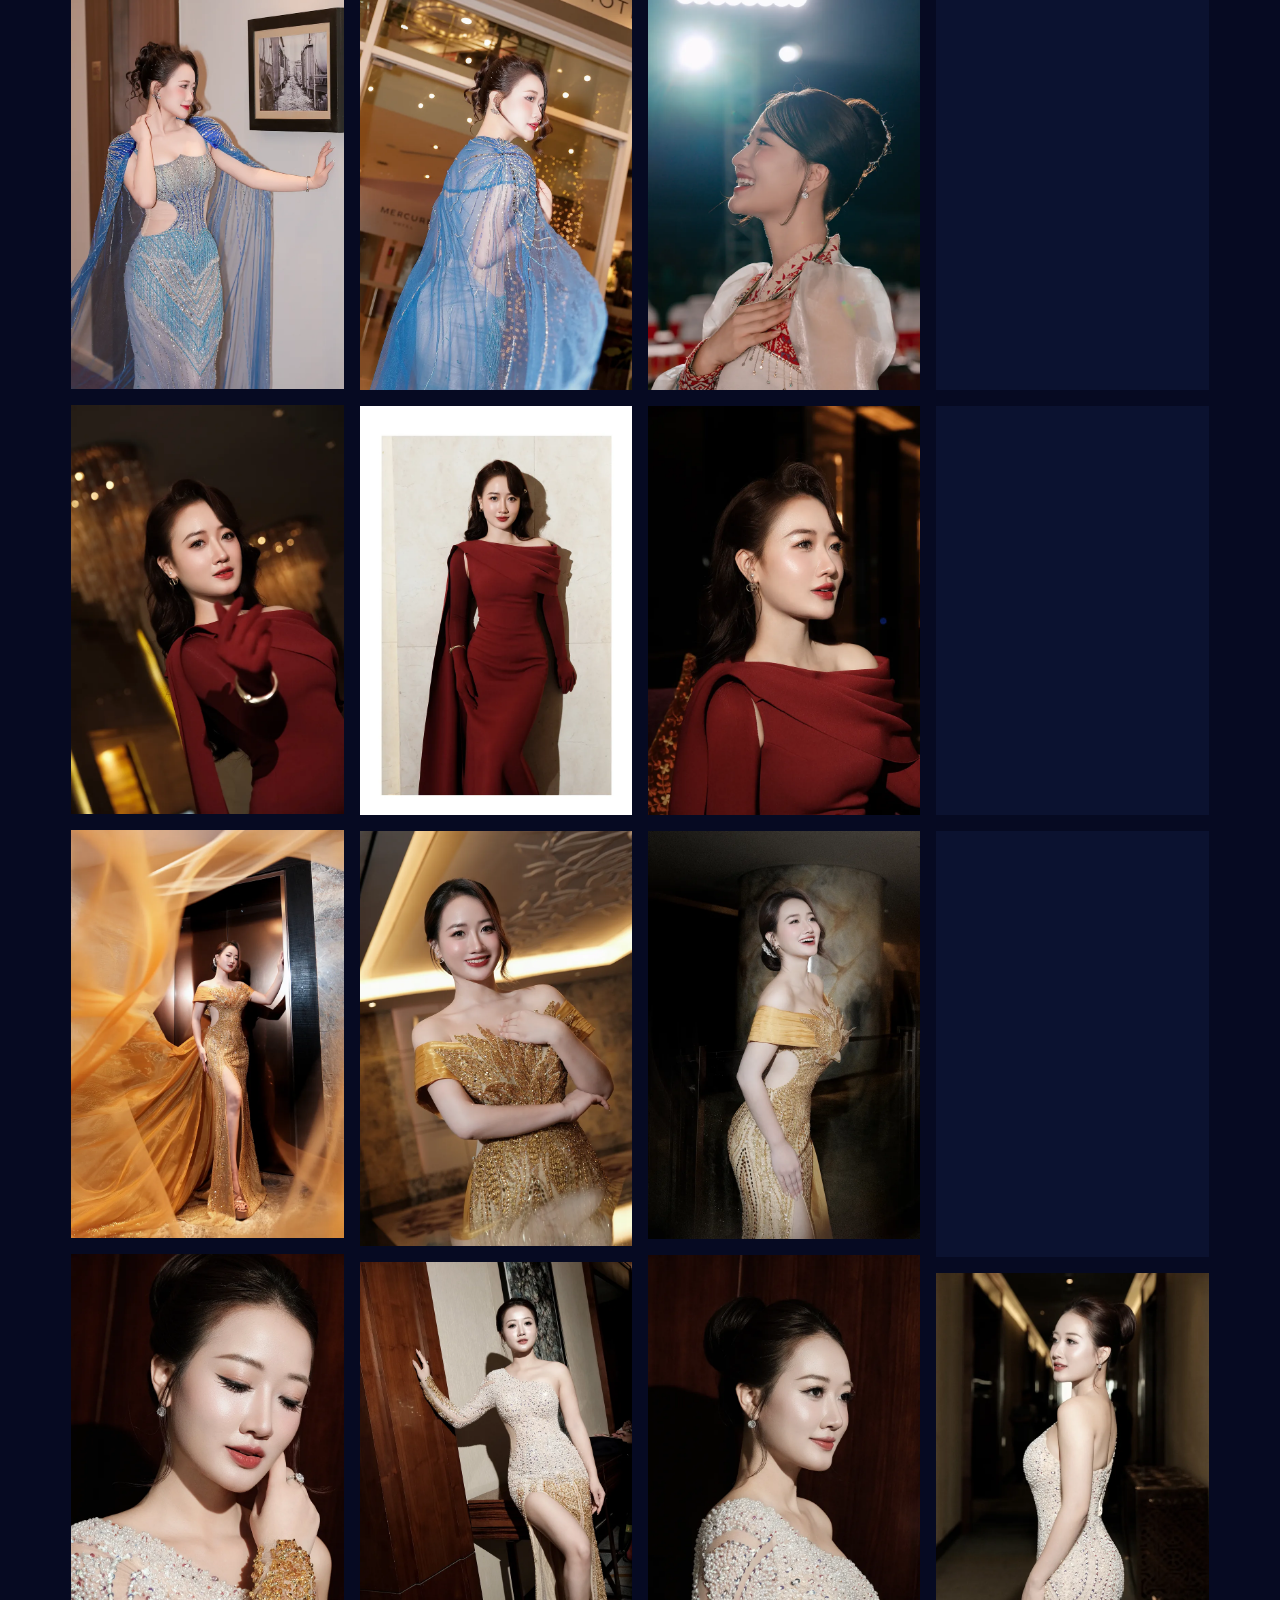
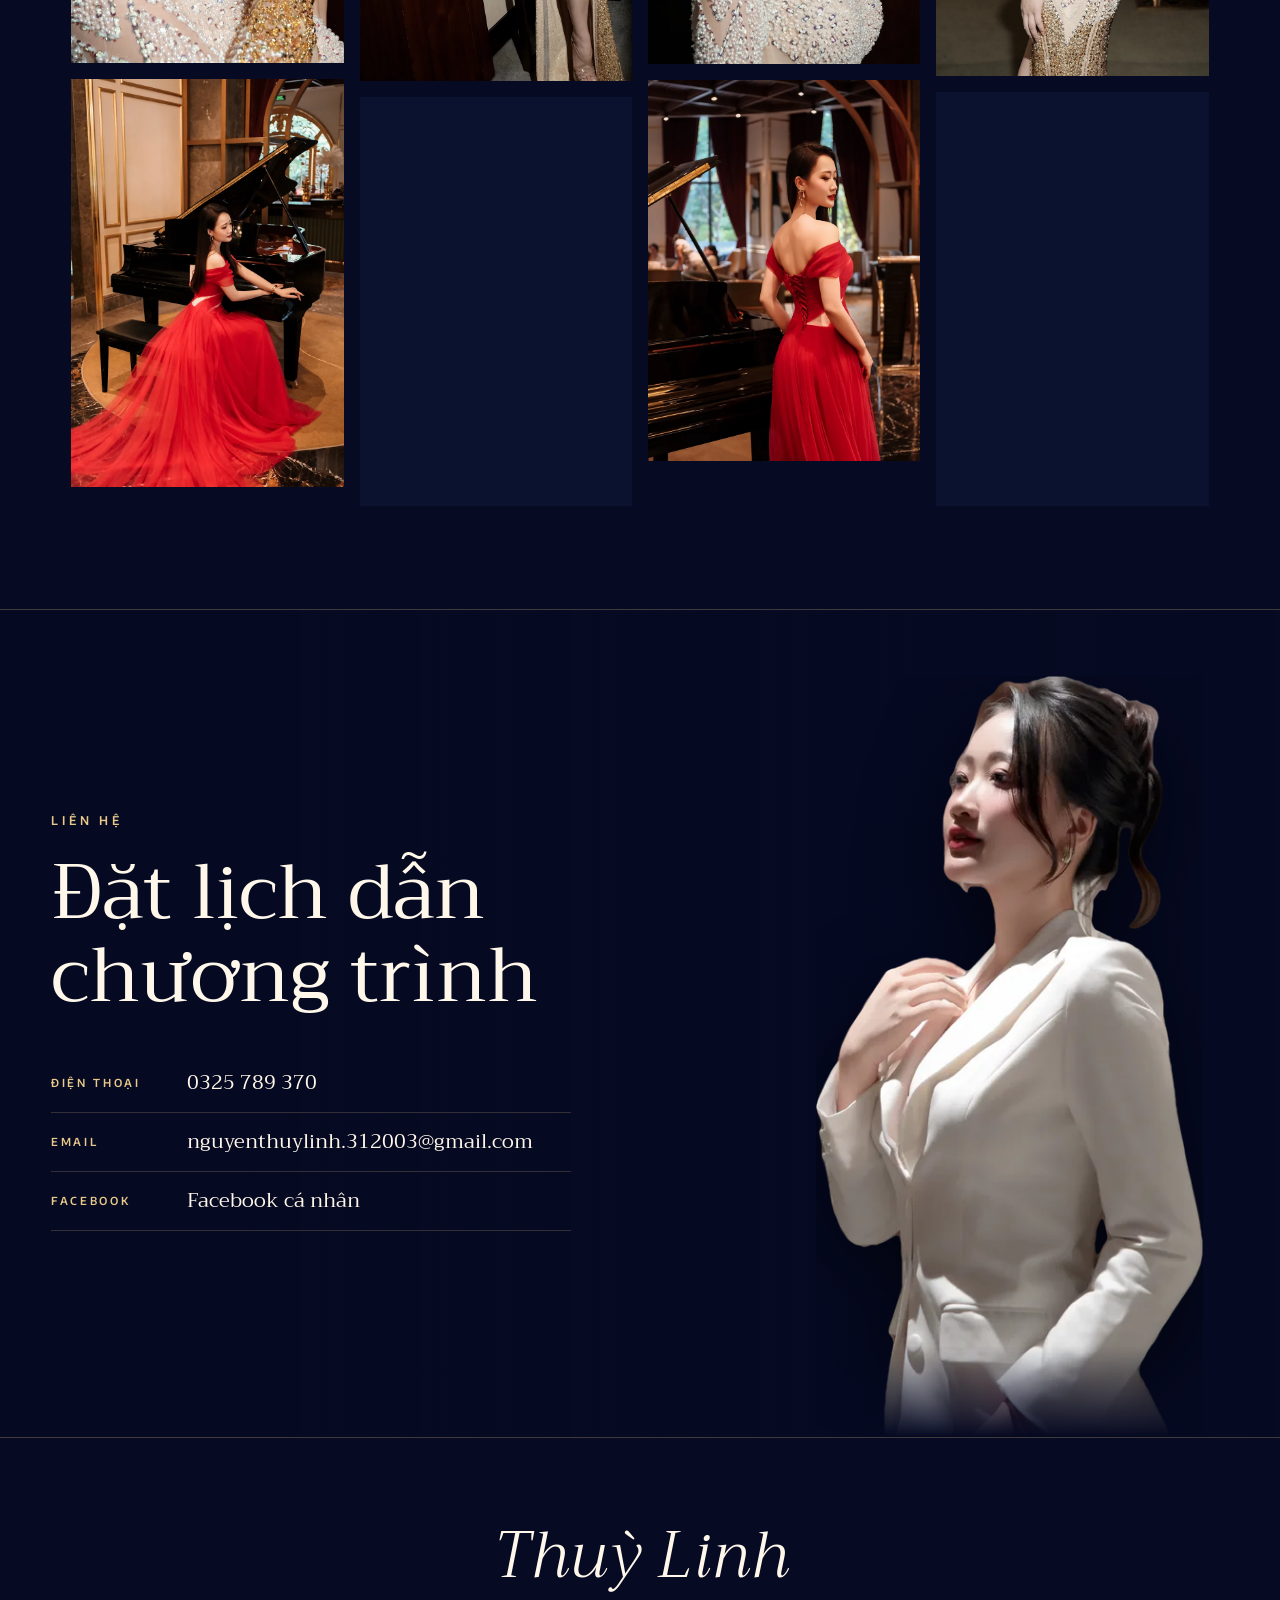
==== commit ba41c14a: "Thêm thông tin CV: hồ sơ, kinh nghiệm & thế mạnh, đơn vị hợp tác, liên hệ Co-Authored-By: Claude Opu" ====
--- a/b/index.html
+++ b/b/index.html
@@ -14,7 +14,7 @@
 <link rel="preconnect" href="https://fonts.gstatic.com" crossorigin>
 <link href="https://fonts.googleapis.com/css2?family=Trirong:ital,wght@0,300;0,400;0,500;0,600;1,300;1,400&family=Encode+Sans:wght@400;500;600&display=swap&subset=vietnamese" rel="stylesheet">
 <link rel="preload" as="image" href="../assets/cutouts/hero-b-sm.webp" imagesrcset="../assets/cutouts/hero-b-sm.webp 379w, ../assets/cutouts/hero-b.webp 853w" imagesizes="(max-width: 760px) 90vw, 40vw">
-<link rel="stylesheet" href="../style.css?v=0c7e355f">
+<link rel="stylesheet" href="../style.css?v=071f4e95">
 <script>document.documentElement.classList.add('js');setTimeout(function(){if(!window.__tl)document.documentElement.classList.remove('js')},4000)</script>
 </head>
 <body>
@@ -52,12 +52,25 @@
   <div class="about-copy reveal">
     <p class="eyebrow">Hồ sơ</p>
     <h2 id="h-about">MC Thuỳ Linh</h2>
-    <p class="about-bio"><span class="pending">Tiểu sử, kinh nghiệm, thành tích — chờ bổ sung</span></p>
+    <p class="about-bio">MC, phát thanh viên, biên tập viên — dẫn các chương trình trên VTV1, QPVN, VTC1, phát thanh FM90 Hà Nội; MC/BTV/PV Báo Lao Động và giảng viên MC nhí. Dẫn dắt chương trình chính luận, lễ vinh danh, ra mắt sản phẩm, gala dinner, year end party và livestream.</p>
     <dl class="facts">
       <div><dt>21</dt><dd>chương trình tiêu biểu</dd></div>
-      <div><dt>3</dt><dd>Sự kiện · Chính luận · Truyền hình</dd></div>
-      <div><dt>QPVN · VTV</dt><dd>sóng truyền hình</dd></div>
+      <div><dt>32</dt><dd>đơn vị hợp tác</dd></div>
+      <div><dt>VTV1 · QPVN</dt><dd>VTC1 · FM90 · Báo Lao Động</dd></div>
     </dl>
+  </div>
+</section>
+
+<section class="xp" id="kinh-nghiem" aria-labelledby="h-xp">
+  <div class="xp-in">
+    <header class="xp-head reveal"><p class="eyebrow">Kinh nghiệm</p><h2 id="h-xp">Trên sóng truyền hình<br><em>&amp; sân khấu sự kiện</em></h2></header>
+    <ol class="xp-list"><li class="xp-item reveal"><p class="xp-org">VTV1</p><p class="xp-role">MC</p><ul class="xp-progs"><li>Nét đẹp dân gian</li><li>S Việt Nam</li><li>Khuyến học – Hành trình tri thức</li></ul></li><li class="xp-item reveal"><p class="xp-org">QPVN</p><p class="xp-role">MC</p><ul class="xp-progs"><li>Như hoa hướng dương</li><li>Tạp chí Khoa học Quân sự</li><li>Lăng kính giao thông Quân sự</li><li>Đời sống số</li></ul></li><li class="xp-item reveal"><p class="xp-org">VTC1</p><p class="xp-role">MC</p><ul class="xp-progs"><li>Trao cơ hội – Nối ước mơ</li></ul></li><li class="xp-item reveal"><p class="xp-org">FM90 · Đài PT-TH Hà Nội</p><p class="xp-role">MC · Phát thanh viên</p></li><li class="xp-item reveal"><p class="xp-org">Báo Lao Động</p><p class="xp-role">MC · Biên tập viên · Phóng viên</p></li><li class="xp-item reveal"><p class="xp-org">Giảng viên MC nhí</p><ul class="xp-progs"><li>Music Talent</li><li>BambooEdu</li><li>Kids Plus</li><li>Vinschool</li></ul></li></ol>
+    <div class="xp-side reveal">
+      <h3 class="xp-h3">Lĩnh vực dẫn dắt</h3>
+      <ul class="xp-chips"><li>Chính luận</li><li>Lễ vinh danh, trao giải</li><li>Ra mắt sản phẩm</li><li>Gala Dinner</li><li>Year End Party</li><li>Livestream</li><li>Hoạt náo</li></ul>
+      <h3 class="xp-h3">Thế mạnh</h3>
+      <ul class="xp-skills"><li>Biên tập kịch bản theo yêu cầu</li><li>Xử lý tình huống trên sân khấu</li><li>Tương tác với khán giả</li><li>Hát nhiều thể loại: Bolero, dân ca, nhạc trẻ…</li></ul>
+    </div>
   </div>
 </section>
 
@@ -315,6 +328,11 @@
 </section>
 </div>
 
+<section class="partners" id="doi-tac" aria-labelledby="h-partners">
+  <header class="pt-head reveal"><p class="eyebrow">Đơn vị hợp tác</p><h2 id="h-partners">Đã đồng hành cùng</h2></header>
+  <ul class="pt-wall reveal"><li>VTV1</li><li>VTV3</li><li>HTV1</li><li>QPVN</li><li>VTC1</li><li>SCTV4</li><li>Báo Lao Động</li><li>Dân Trí</li><li>Viettel</li><li>Unitel</li><li>Say Me</li><li>Ngân hàng SHB</li><li>Báo điện tử Tổ Quốc</li><li>SCD Group</li><li>Nam Ô Heritage</li><li>Đồng phục Hải Anh</li><li>Công ty Luật Pháp Trị</li><li>Sun Group</li><li>Synnex FPT</li><li>GP Invest</li><li>Quỹ Thiện Tâm – Vingroup</li><li>Báo Công lý</li><li>Trường ĐH Hồng Đức</li><li>TechData</li><li>Microsoft</li><li>NVIDIA</li><li>VOV</li><li>Nobel School</li><li>Vinacomin</li><li>Mesterise</li><li>Newtecons</li><li>PetroVietnam</li></ul>
+</section>
+
 <section class="lookbook" id="lookbook" data-ch="4" aria-labelledby="h-look">
   <div class="chap reveal-curtain chap-sm">
     <span class="chap-roman" aria-hidden="true">IV</span>
@@ -329,7 +347,7 @@
   <div class="contact-copy reveal">
     <p class="eyebrow">Liên hệ</p>
     <h2 id="h-contact">Đặt lịch dẫn chương trình</h2>
-    <ul class="ct-list"><li><span class="ct-label">Điện thoại</span><span class="pending">Điện thoại — chờ bổ sung</span></li><li><span class="ct-label">Zalo</span><span class="pending">Zalo — chờ bổ sung</span></li><li><span class="ct-label">Email</span><span class="pending">Email — chờ bổ sung</span></li><li><span class="ct-label">Facebook</span><span class="pending">Facebook — chờ bổ sung</span></li></ul>
+    <ul class="ct-list"><li><span class="ct-label">Điện thoại</span><a href="tel:0325789370">0325 789 370</a></li><li><span class="ct-label">Email</span><a href="mailto:nguyenthuylinh.312003@gmail.com">nguyenthuylinh.312003@gmail.com</a></li><li><span class="ct-label">Facebook</span><a href="https://www.facebook.com/nguyenthi.thuylinh.5477">Facebook cá nhân</a></li></ul>
   </div>
   <img class="contact-cut" src="../assets/cutouts/white-sm.webp" srcset="../assets/cutouts/white-sm.webp 407w, ../assets/cutouts/white.webp 916w" sizes="(max-width: 760px) 60vw, 30vw" width="916" height="1800" loading="lazy" decoding="async" alt="MC Thuỳ Linh trong áo vest trắng">
 </section>
--- a/style.css
+++ b/style.css
@@ -520,3 +520,51 @@
 .hero{background:radial-gradient(120% 80% at 50% 110%,rgba(22,36,106,.5) 0,transparent 60%)}
 .hero-clean{background:radial-gradient(55% 70% at 72% 52%,rgba(34,56,140,.32),transparent 70%)}
 .contact-curtain{background:linear-gradient(90deg,rgba(6,10,34,.82) 22%,rgba(6,10,34,.15) 70%,transparent)}
+
+/* ===== KINH NGHIỆM & THẾ MẠNH (theo CV) ===== */
+.xp{padding:clamp(70px,9vw,140px) var(--gut)}
+.xp-in{max-width:var(--max);margin:0 auto;display:grid;grid-template-columns:minmax(0,7fr) minmax(0,5fr);gap:clamp(28px,5vw,80px);align-items:start}
+.xp-head{grid-column:1/-1}
+.xp-head h2{font:400 clamp(40px,5.4vw,84px)/1.08 var(--disp);padding-top:.08em}
+.xp-head h2 em{color:var(--acc)}
+.xp-list{list-style:none;margin:0;padding:0;counter-reset:xp}
+.xp-item{counter-increment:xp;position:relative;padding:26px 0 26px 58px;border-top:1px solid rgba(233,201,139,.22)}
+.xp-item:last-child{border-bottom:1px solid rgba(233,201,139,.22)}
+.xp-item::before{content:counter(xp,decimal-leading-zero);position:absolute;left:0;top:30px;font:400 15px/1 var(--disp);color:var(--acc)}
+.xp-org{margin:0;font:400 clamp(24px,2.4vw,34px)/1.2 var(--disp);padding-top:.06em}
+.xp-role{margin:8px 0 0;font:600 11px/1.4 var(--sans);letter-spacing:.22em;text-transform:uppercase;color:var(--acc)}
+.xp-progs{list-style:none;margin:12px 0 0;padding:0;display:flex;flex-wrap:wrap;gap:4px 0;font:300 italic clamp(17px,1.4vw,20px)/1.45 var(--disp);color:var(--fg)}
+.xp-progs li+li::before{content:'·';color:var(--acc);margin:0 12px;font-style:normal}
+.xp-side{position:sticky;top:calc(var(--top-h) + 24px);padding:clamp(26px,3vw,40px);background:rgba(6,10,34,.6);
+  box-shadow:var(--ring),var(--shadow);backdrop-filter:blur(6px);-webkit-backdrop-filter:blur(6px)}
+.xp-h3{margin:0 0 16px;font:600 12px/1.4 var(--sans);letter-spacing:.28em;text-transform:uppercase;color:var(--acc)}
+.xp-h3+*+.xp-h3,.xp-chips+.xp-h3{margin-top:34px}
+.xp-chips{list-style:none;margin:0;padding:0;display:flex;flex-wrap:wrap;gap:10px}
+.xp-chips li{padding:10px 16px;border:1px solid var(--acc-soft);font:500 14px/1.2 var(--sans);letter-spacing:.02em}
+.xp-skills{list-style:none;margin:0;padding:0}
+.xp-skills li{position:relative;padding:10px 0 10px 26px;font:400 18px/1.45 var(--disp);border-bottom:1px solid rgba(233,201,139,.12)}
+.xp-skills li::before{content:'';position:absolute;left:0;top:22px;width:14px;height:1px;background:var(--acc)}
+
+/* ===== ĐƠN VỊ HỢP TÁC ===== */
+.partners{padding:clamp(70px,9vw,140px) var(--gut);text-align:center;border-top:1px solid rgba(233,201,139,.18)}
+.pt-head h2{font:400 clamp(40px,5.4vw,84px)/1.1 var(--disp);padding-top:.08em}
+.pt-wall{list-style:none;margin:clamp(34px,4vw,60px) auto 0;padding:0;max-width:1100px;display:flex;flex-wrap:wrap;justify-content:center}
+.pt-wall li{position:relative;padding:12px 26px;font:400 clamp(19px,1.9vw,27px)/1.3 var(--disp);color:var(--fg);transition:color .3s}
+.pt-wall li:hover{color:var(--acc)}
+.pt-wall li::after{content:'';position:absolute;right:-3px;top:50%;width:5px;height:5px;margin-top:-2px;transform:rotate(45deg);background:var(--acc);opacity:.6}
+.pt-wall li:last-child::after{display:none}
+
+@media (max-width:860px){
+  .xp-in{grid-template-columns:1fr}
+  .xp-item{padding:20px 0 20px 40px}
+  .xp-item::before{top:24px;font-size:13px}
+  .xp-side{position:static}
+  .xp-chips li{font-size:13px;padding:9px 12px}
+  .xp-skills li{font-size:16px}
+  .pt-wall li{padding:8px 14px;font-size:17px}
+}
+.xp-progs li+li::before{content:none}
+.xp-progs li:not(:last-child)::after{content:'·';color:var(--acc);margin:0 12px;font-style:normal}
+.ct-list li>*{min-width:0}
+.ct-list a{overflow-wrap:anywhere}
+@media (max-width:860px){.ct-list a[href^="mailto"]{font-size:16px}}
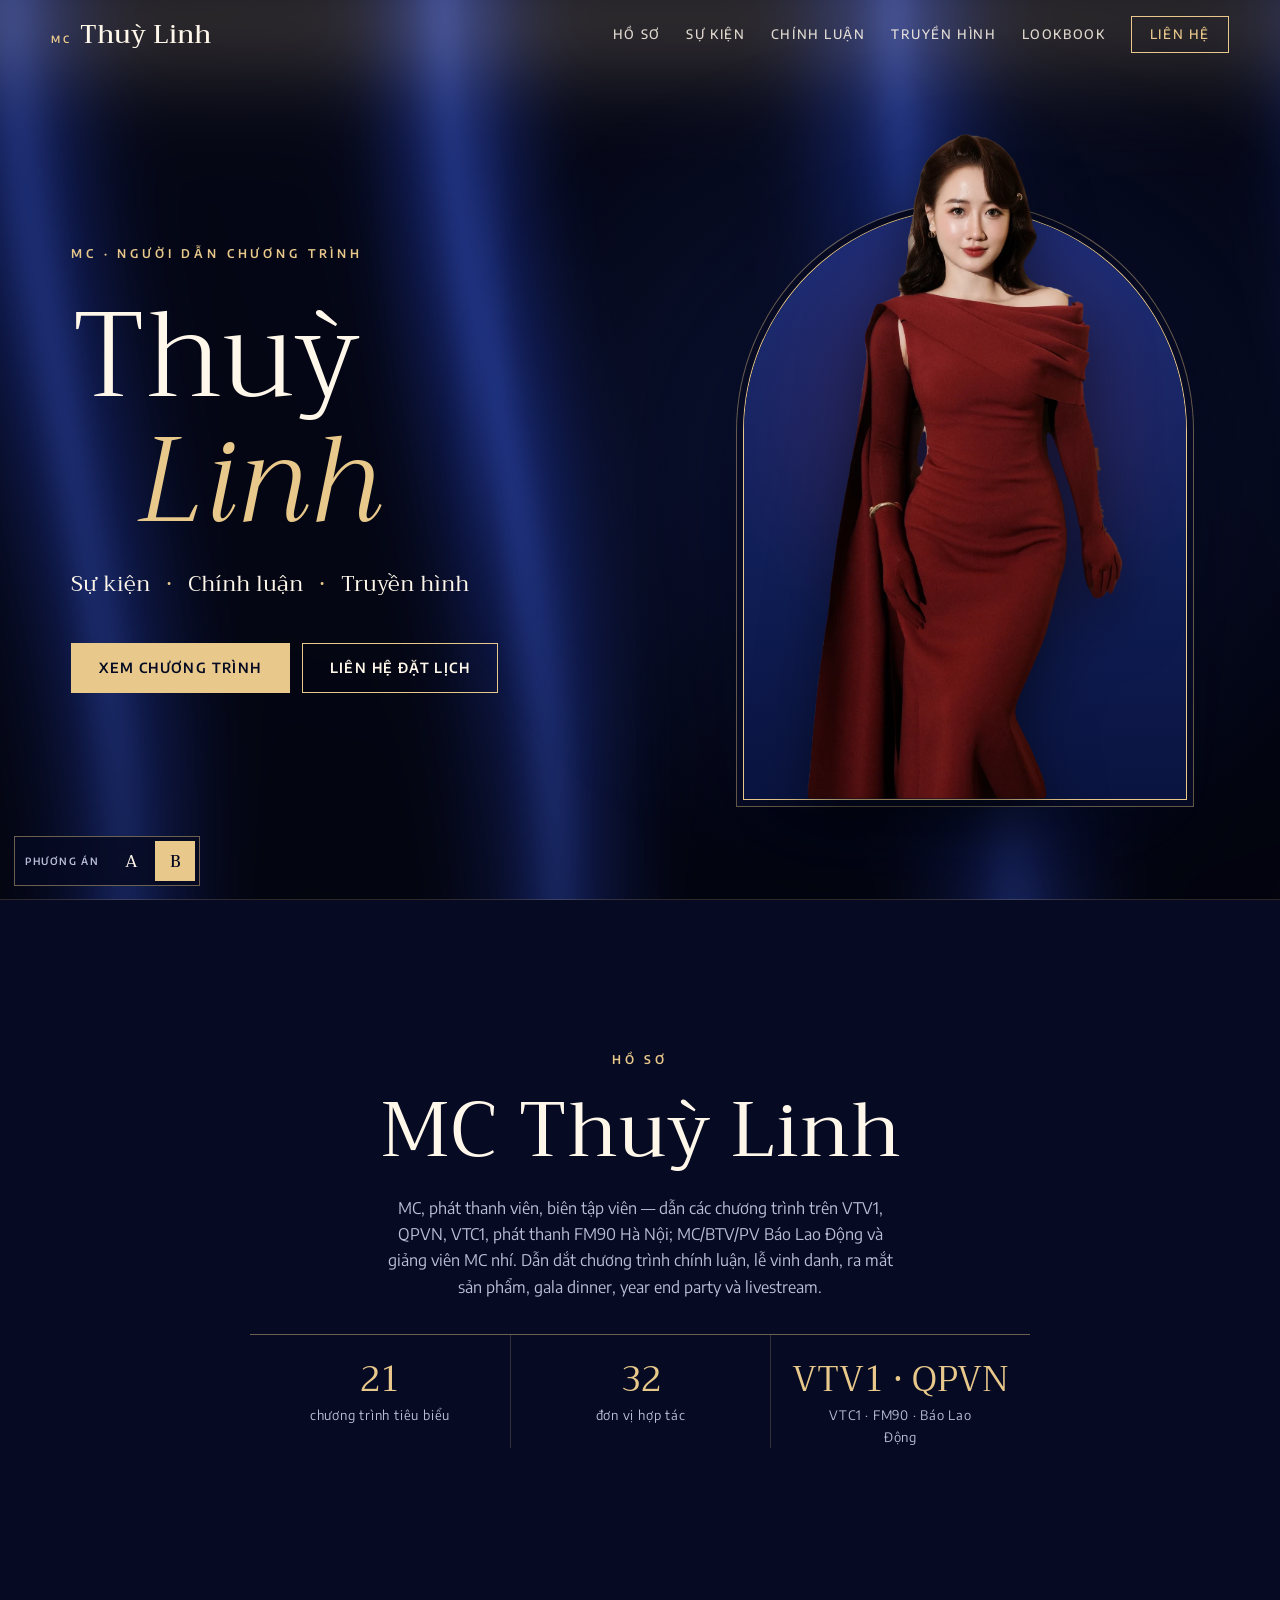
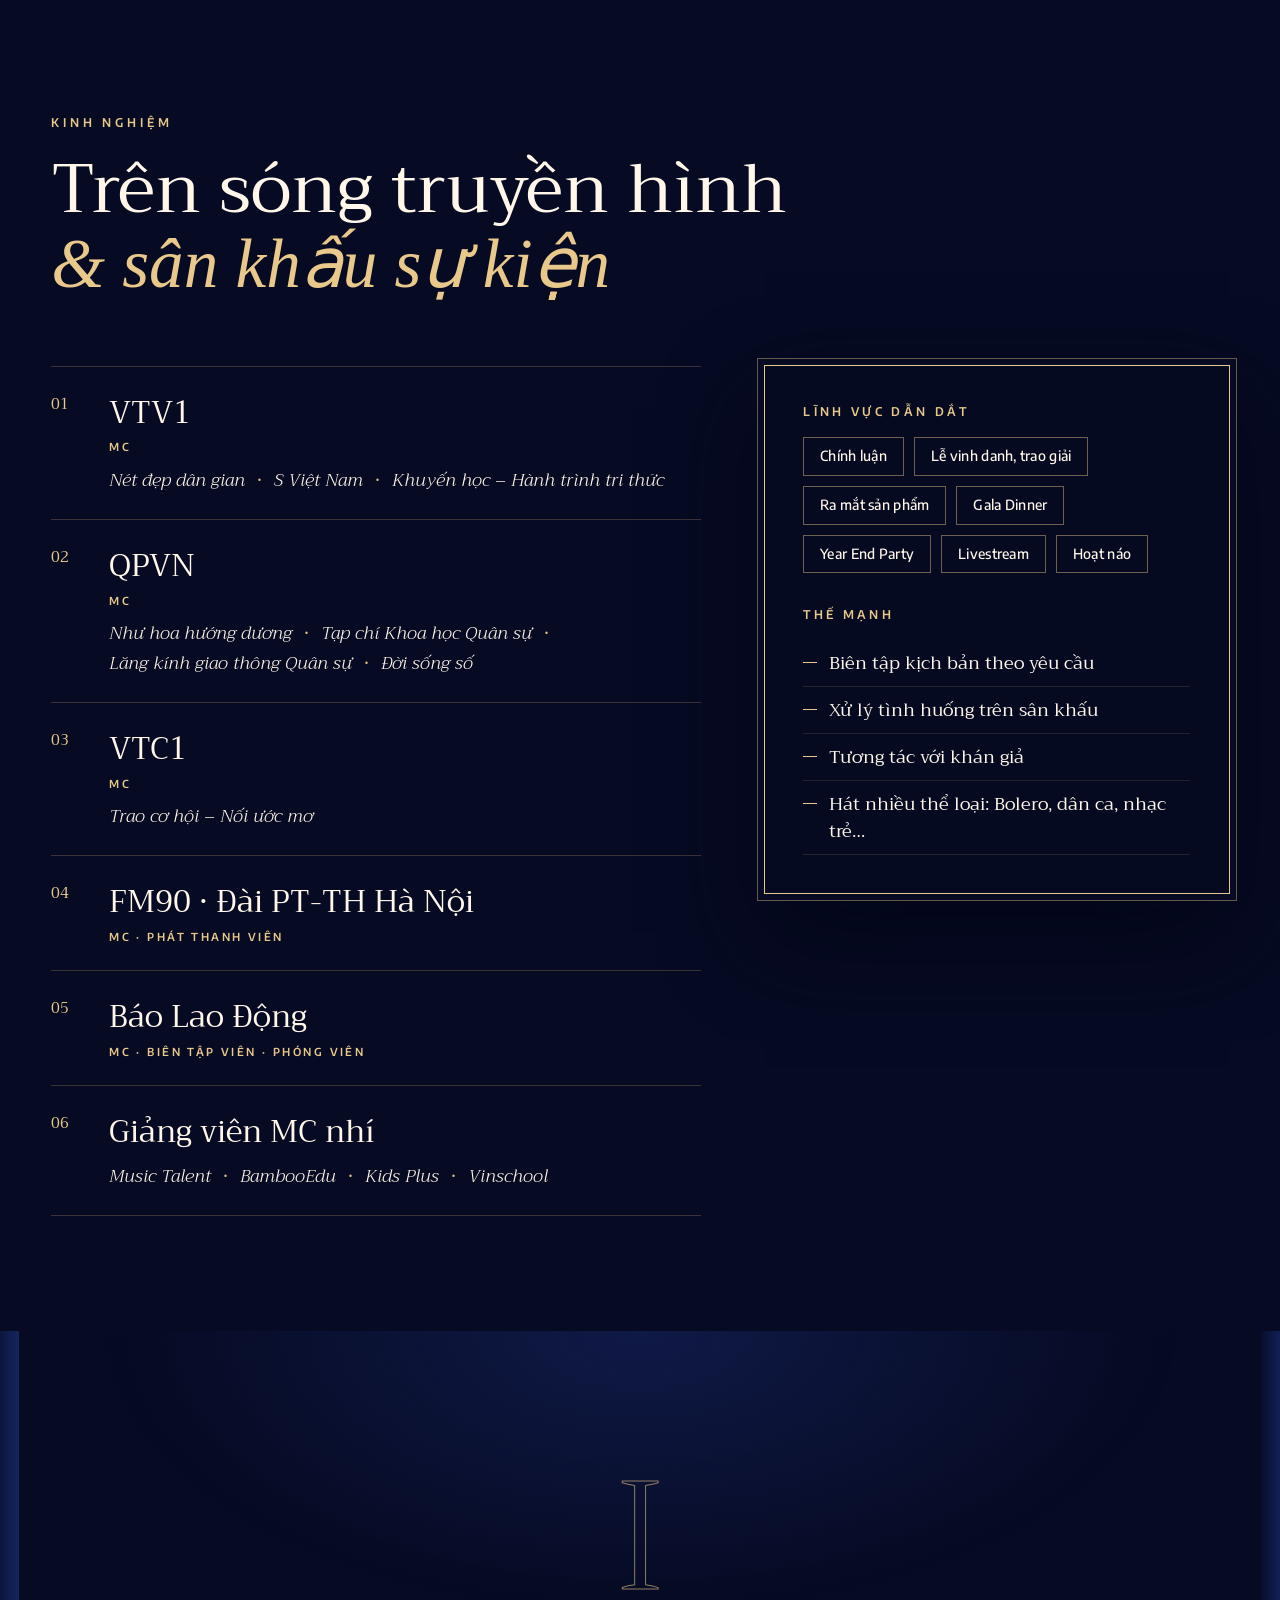
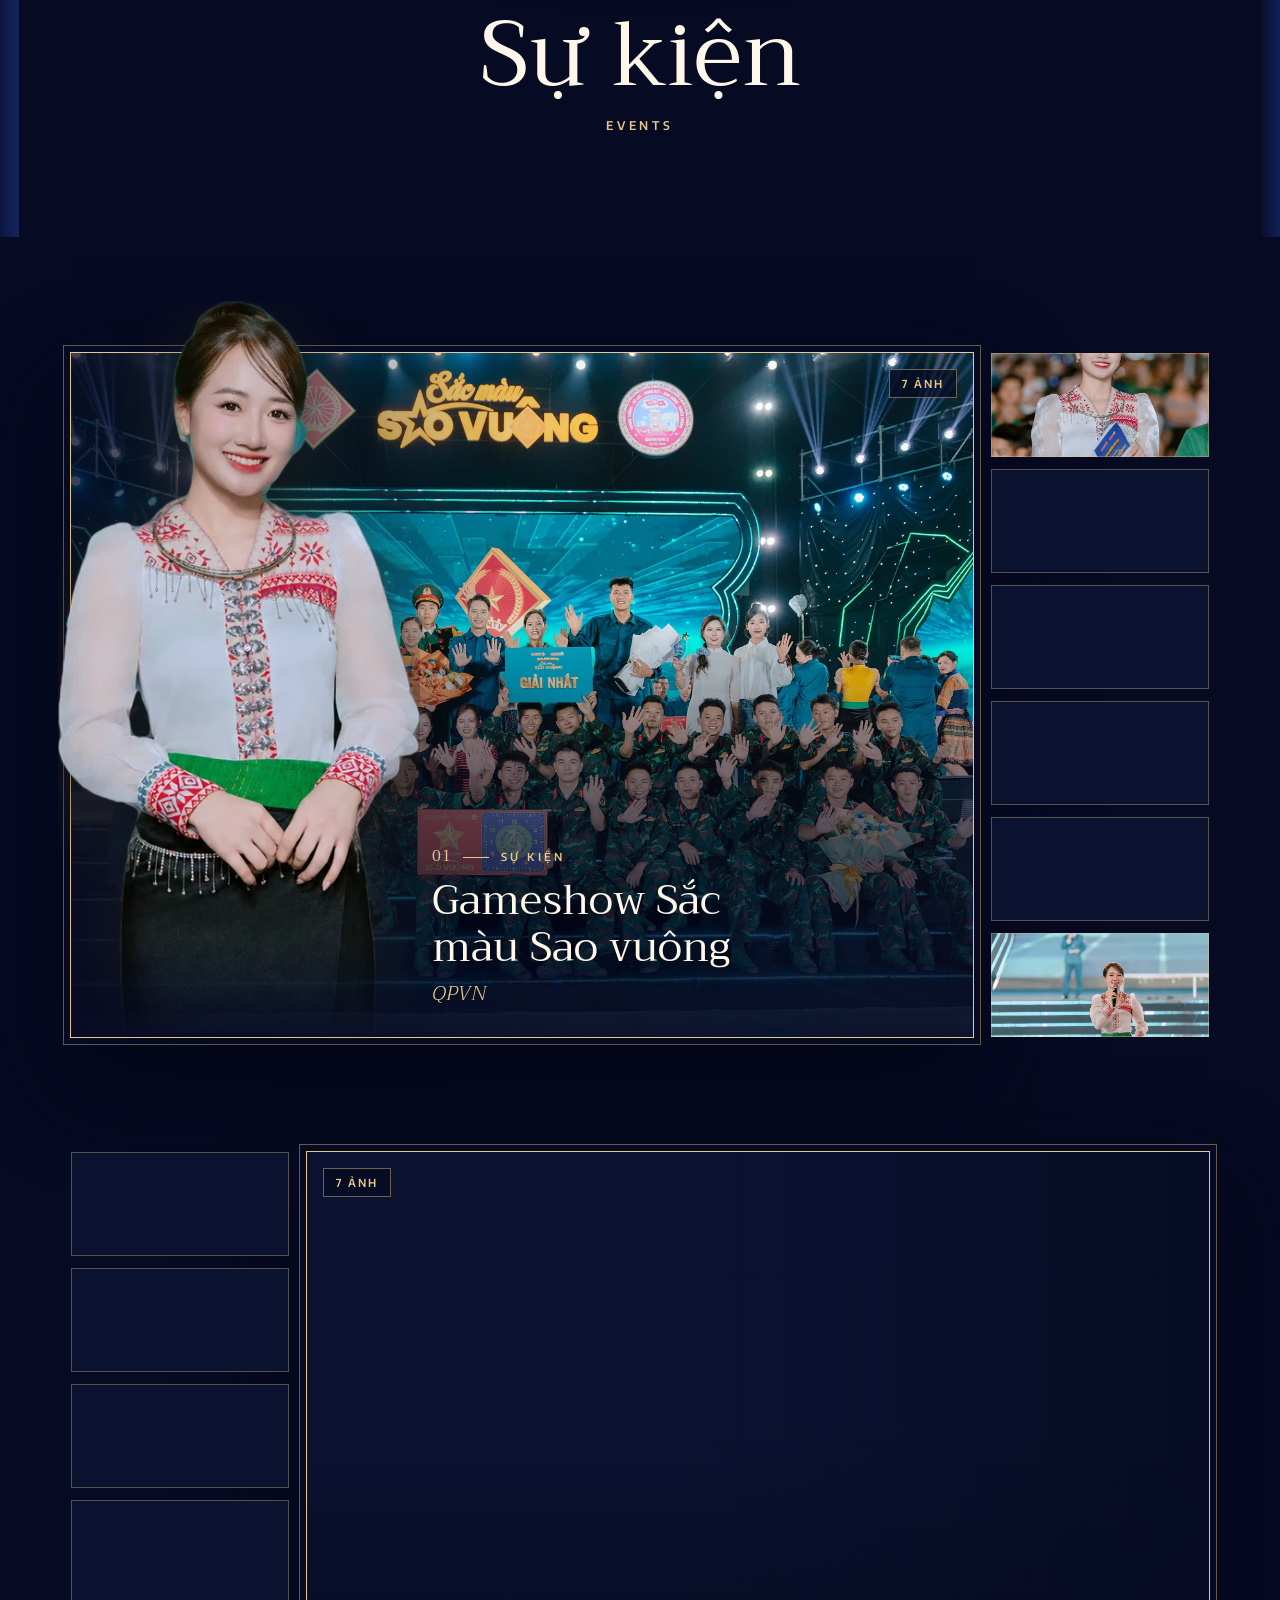
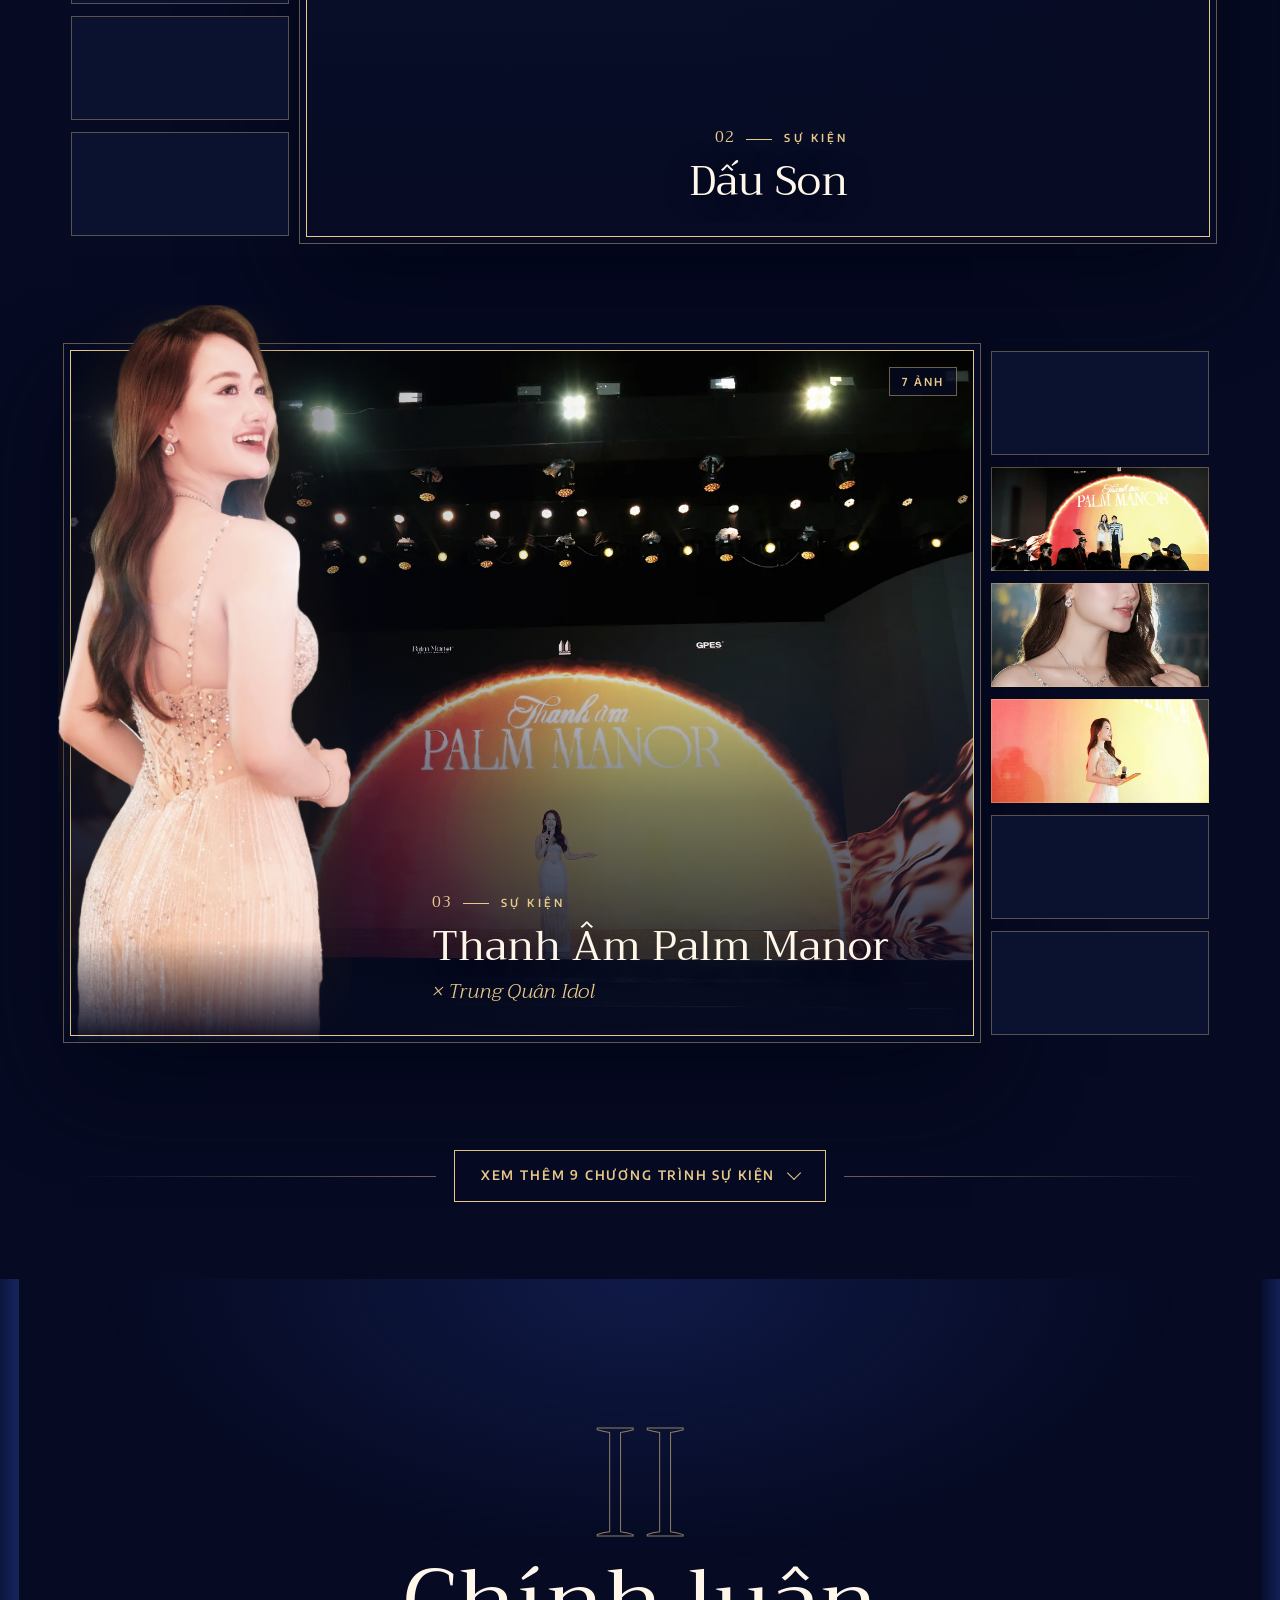
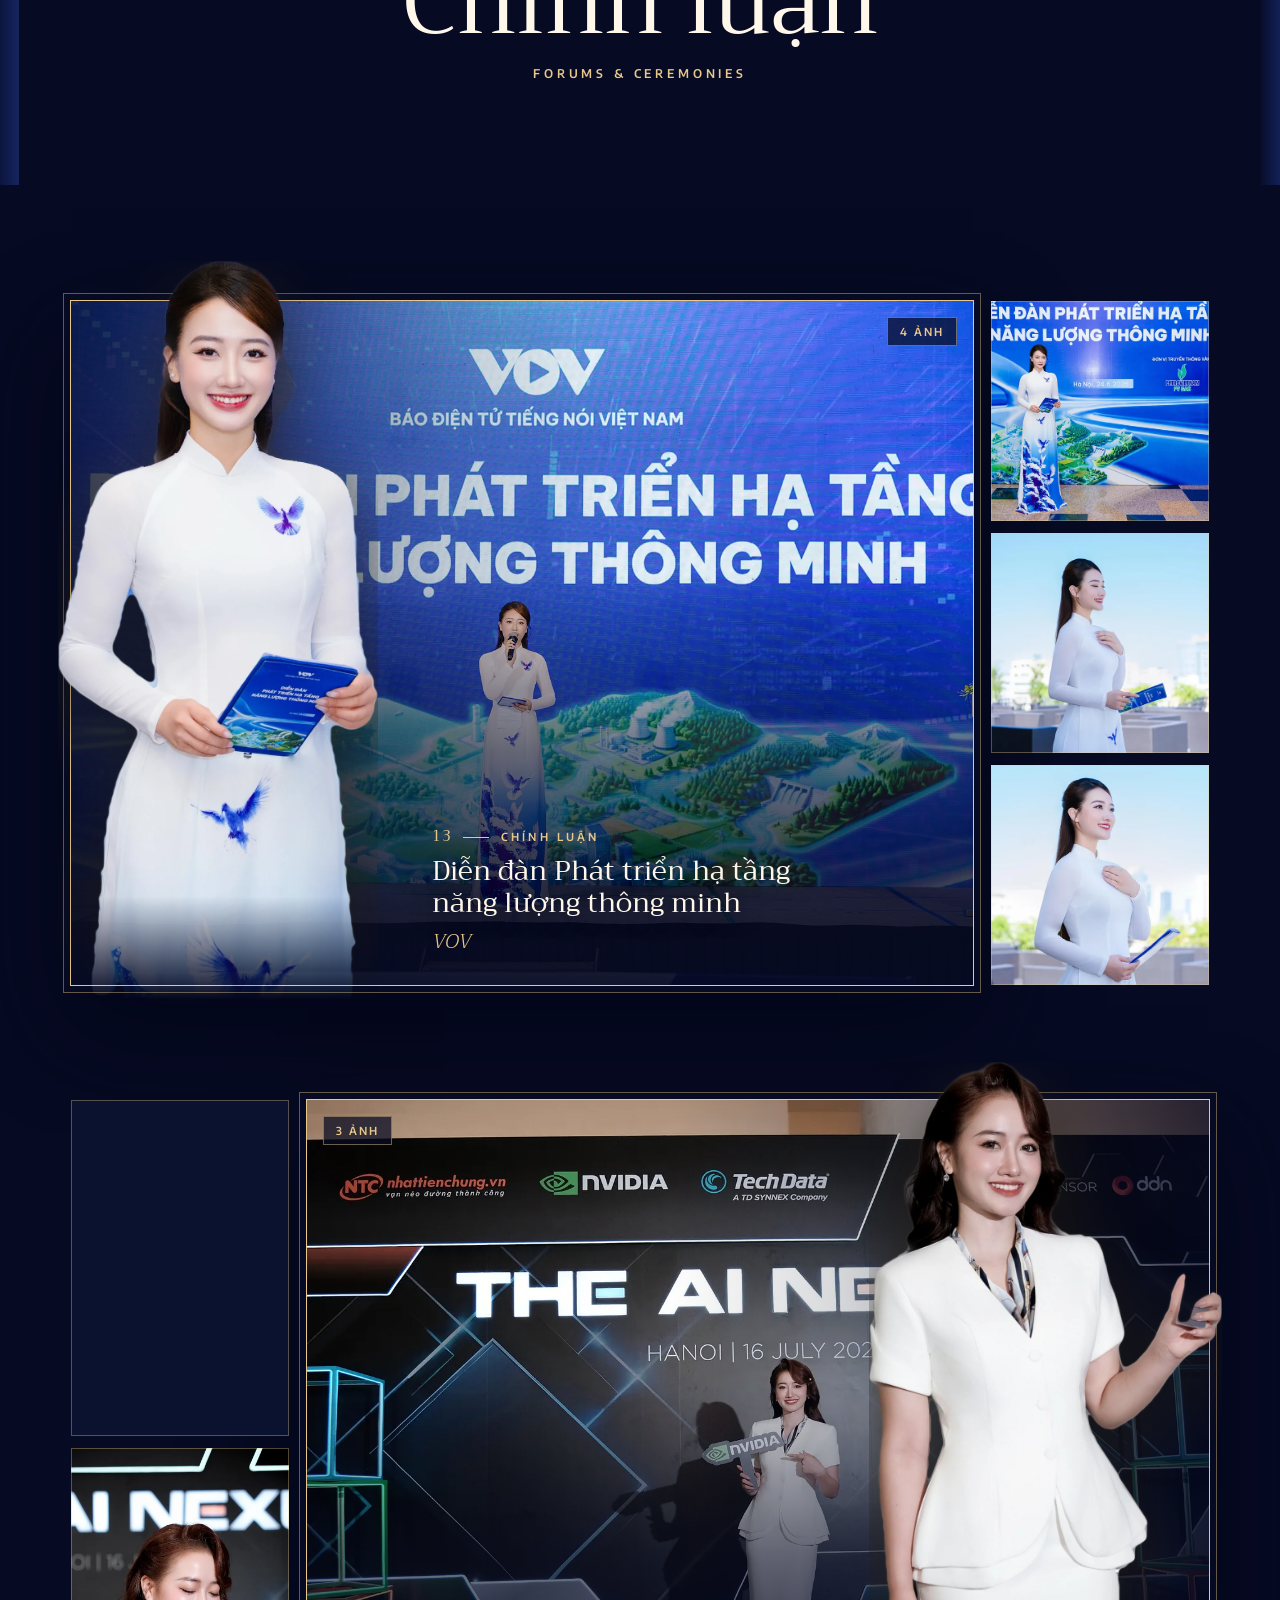
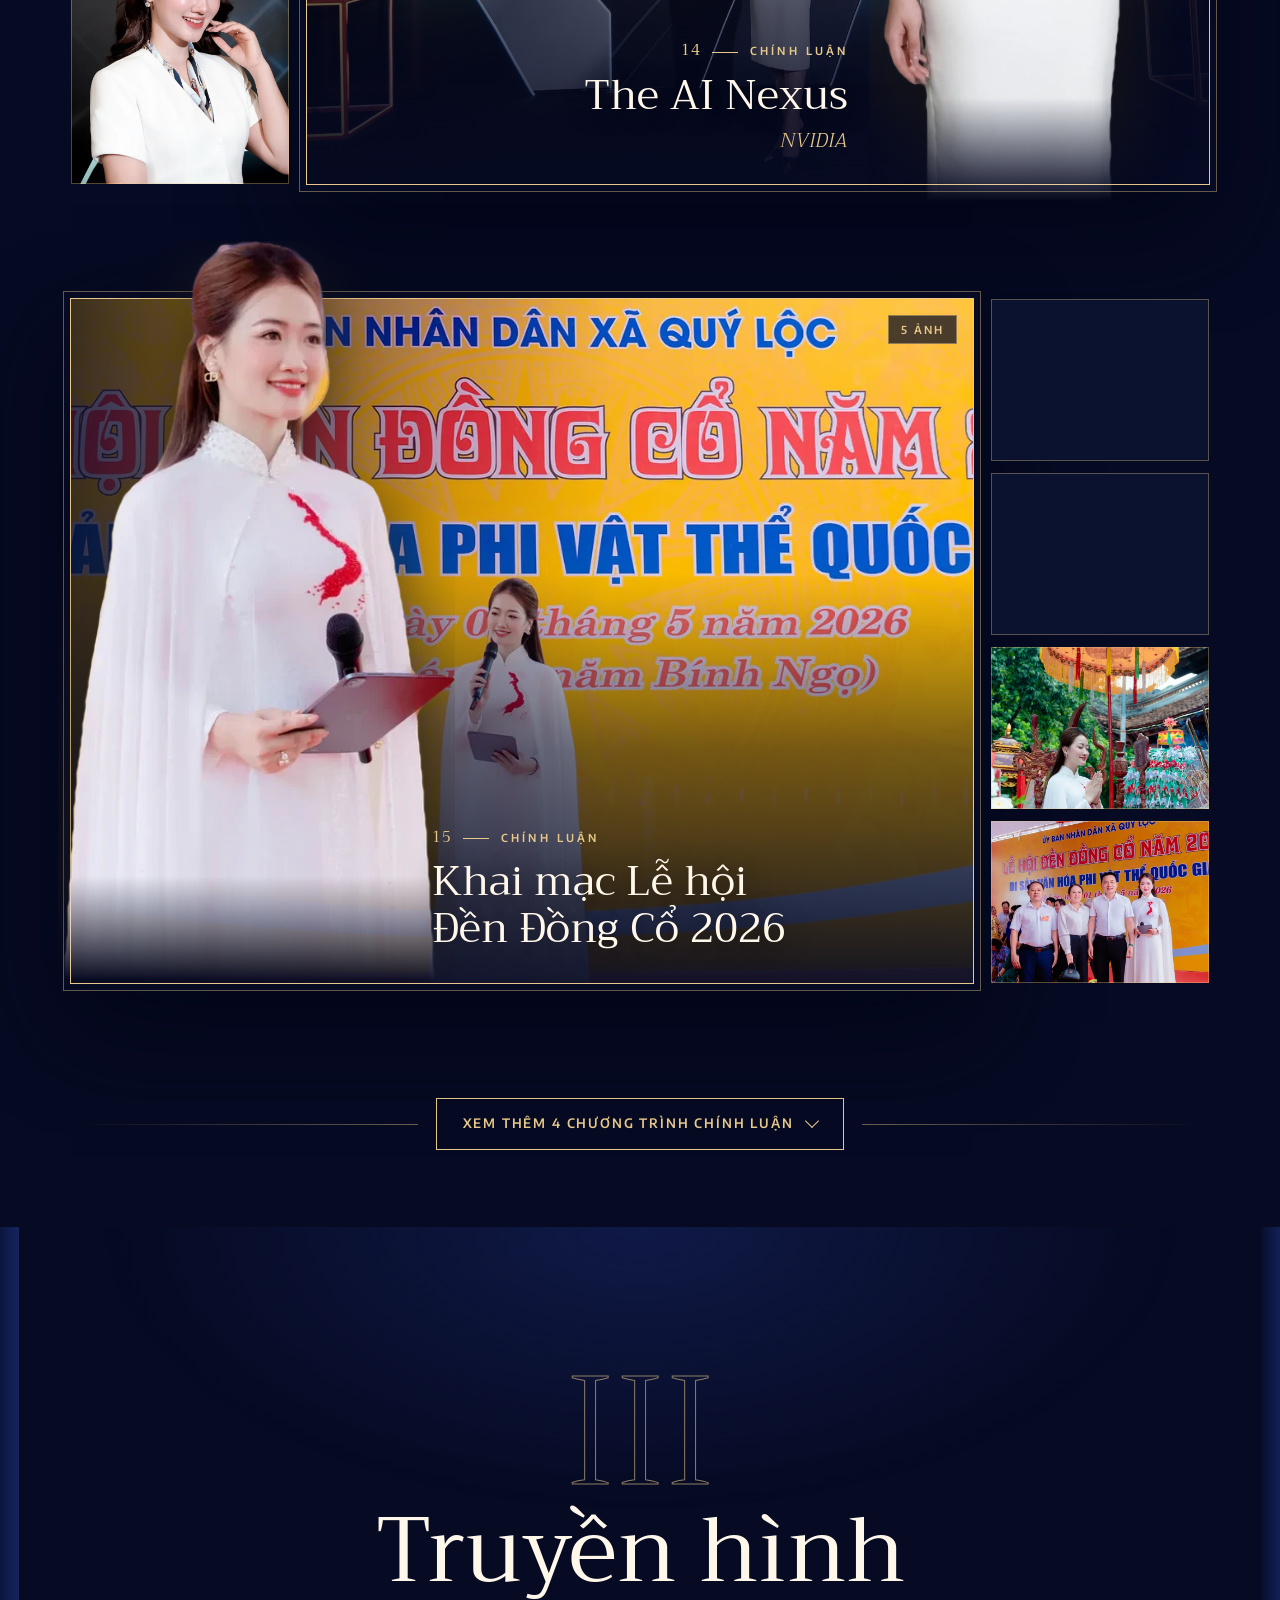
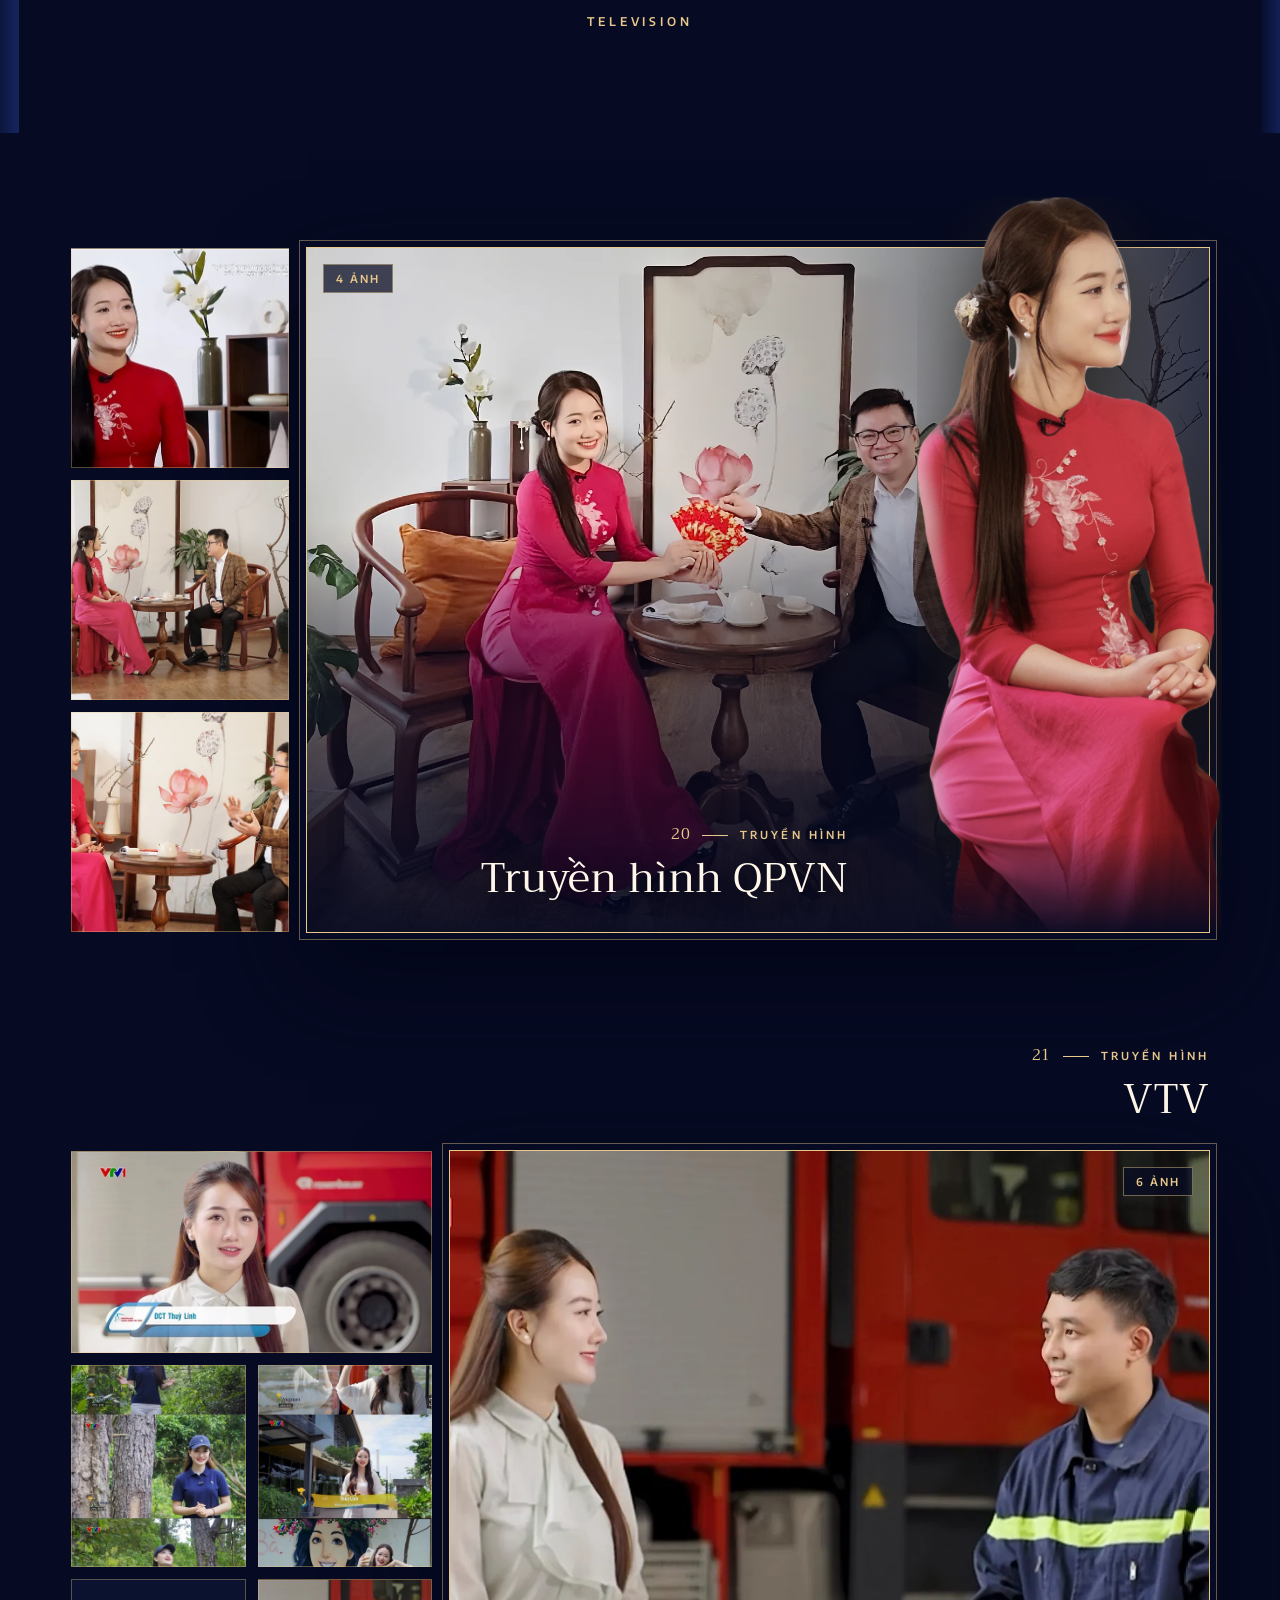
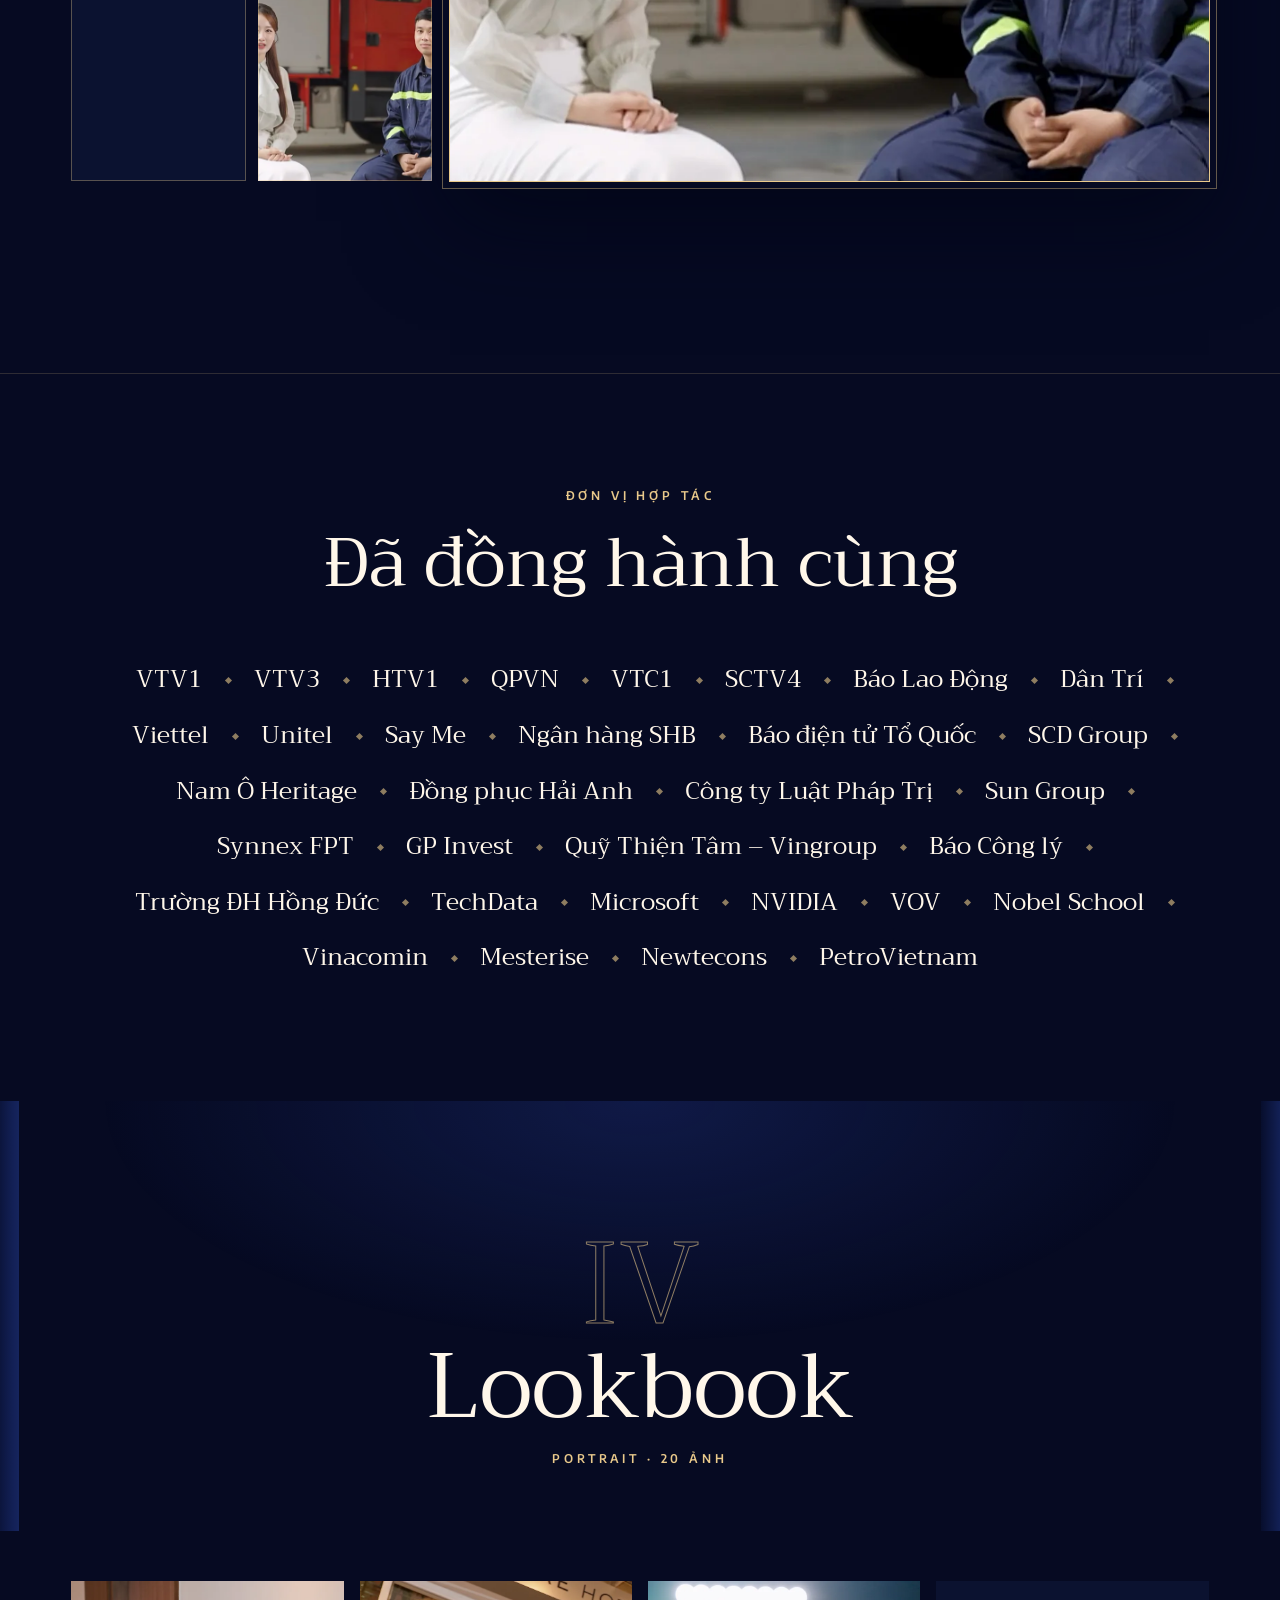
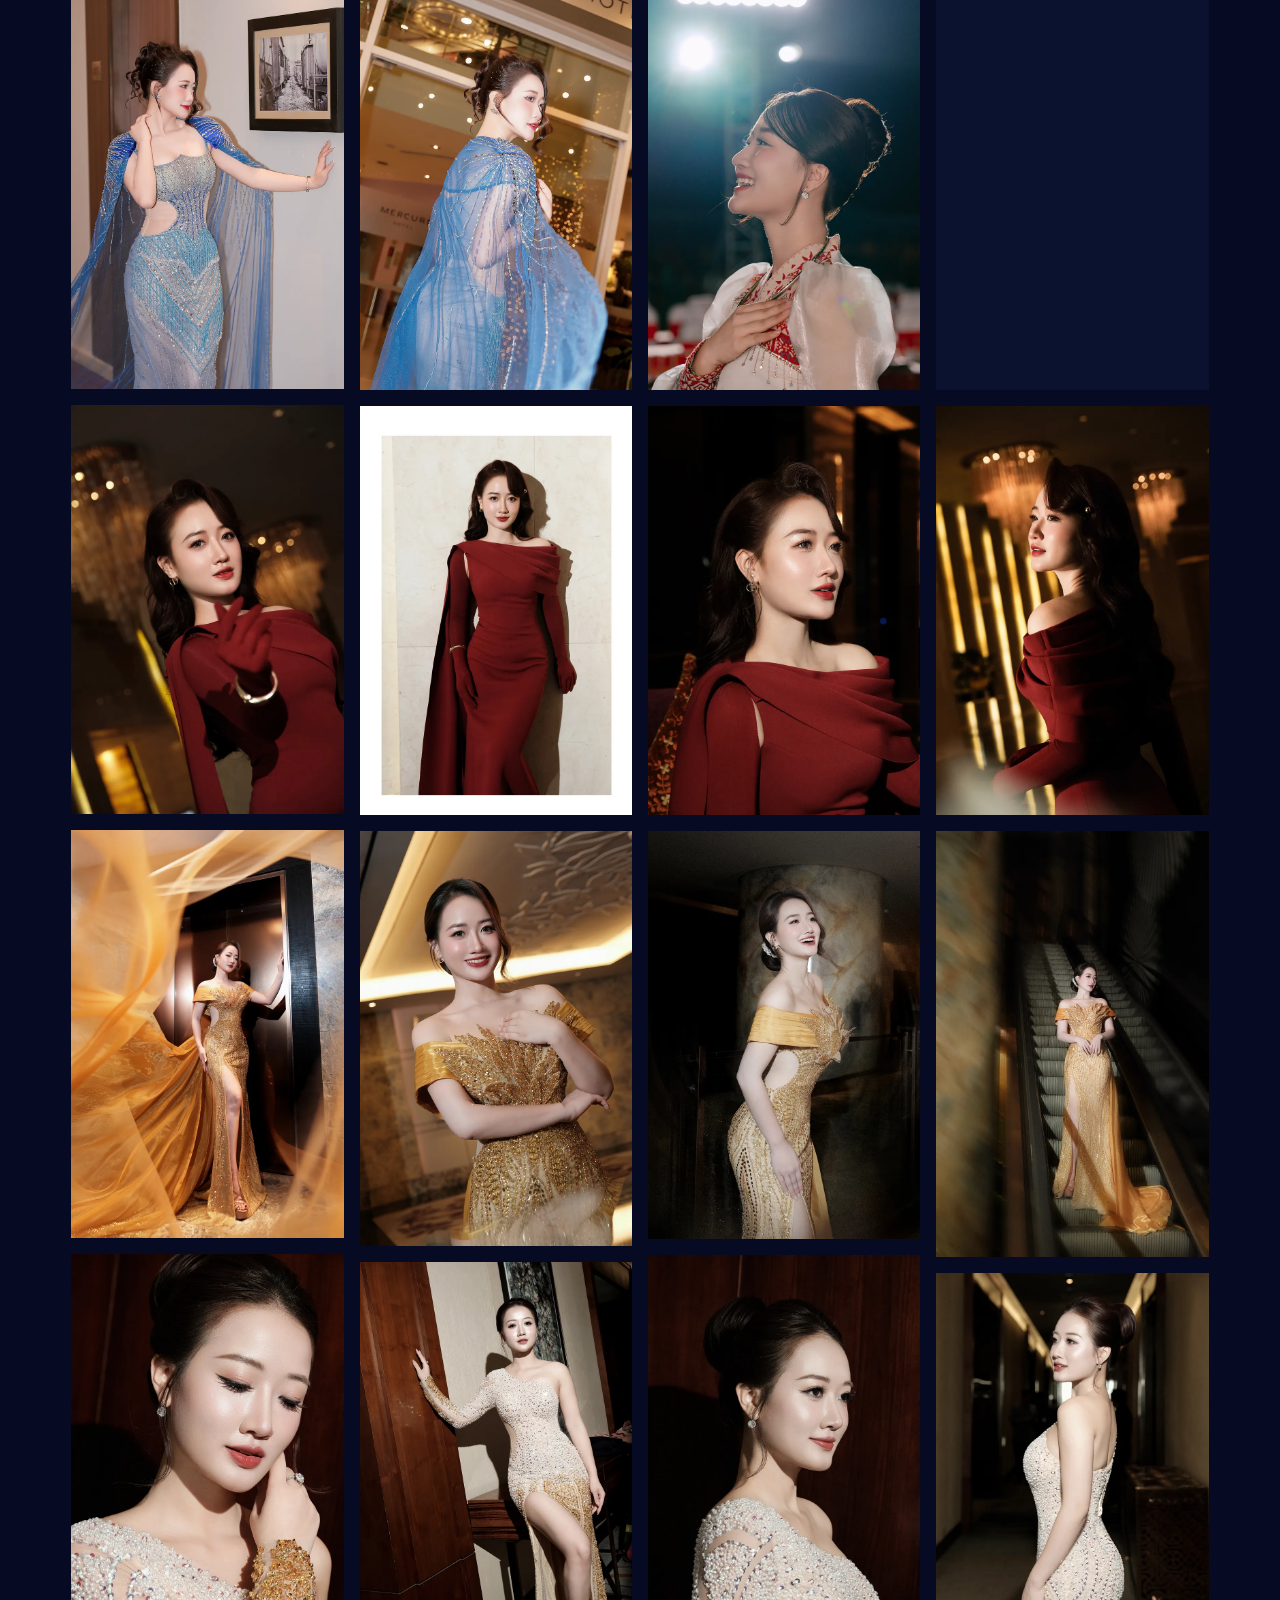
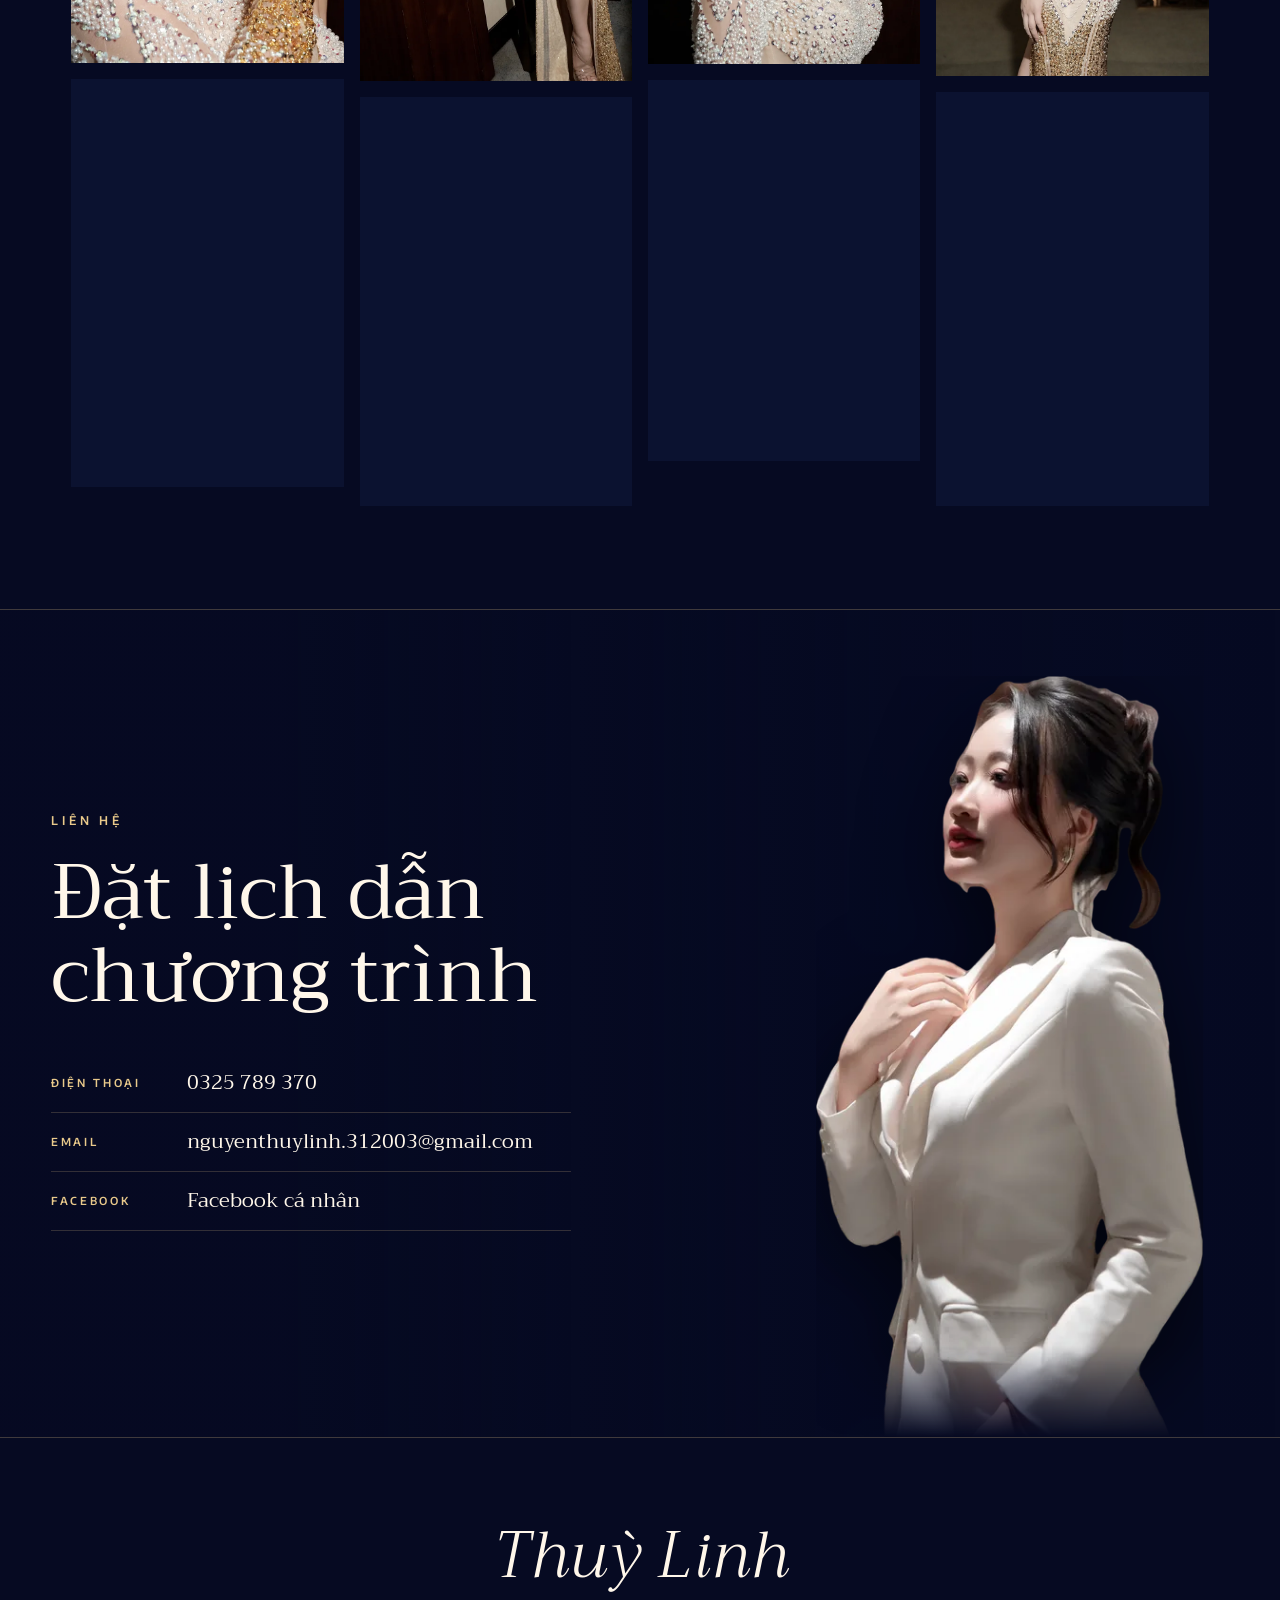
==== commit b22a8515: "Rà soát bố cục chương trình: tên dưới ảnh trên điện thoại, đổi ảnh chính 3 khối Co-Authored-By: Clau" ====
--- a/b/index.html
+++ b/b/index.html
@@ -14,7 +14,7 @@
 <link rel="preconnect" href="https://fonts.gstatic.com" crossorigin>
 <link href="https://fonts.googleapis.com/css2?family=Trirong:ital,wght@0,300;0,400;0,500;0,600;1,300;1,400&family=Encode+Sans:wght@400;500;600&display=swap&subset=vietnamese" rel="stylesheet">
 <link rel="preload" as="image" href="../assets/cutouts/hero-b-sm.webp" imagesrcset="../assets/cutouts/hero-b-sm.webp 379w, ../assets/cutouts/hero-b.webp 853w" imagesizes="(max-width: 760px) 90vw, 40vw">
-<link rel="stylesheet" href="../style.css?v=071f4e95">
+<link rel="stylesheet" href="../style.css?v=fb7a02bc">
 <script>document.documentElement.classList.add('js');setTimeout(function(){if(!window.__tl)document.documentElement.classList.remove('js')},4000)</script>
 </head>
 <body>
@@ -132,12 +132,12 @@
     </div>
     <ul class="more-grid" id="grid-su-kien">
 <li class="mc" id="gala-trau-vang" data-gallery="gala-trau-vang" data-title="Gala Hội Trâu Vàng 2025">
-  <button class="mc-cover" type="button" data-full="../assets/img/gala-trau-vang/ha-0743-1600.webp" data-w="1600" data-h="1067" data-alt="Gala Hội Trâu Vàng 2025 – ảnh 1" aria-label="Xem 4 ảnh Gala Hội Trâu Vàng 2025">
-    <img class="" src="../assets/img/gala-trau-vang/ha-0743-800.webp" srcset="../assets/img/gala-trau-vang/ha-0743-800.webp 800w, ../assets/img/gala-trau-vang/ha-0743-1600.webp 1600w" sizes="(max-width: 860px) 50vw, 30vw" width="1600" height="1067" loading="lazy" decoding="async" alt="MC Thuỳ Linh – Gala Hội Trâu Vàng 2025">
+  <button class="mc-cover" type="button" data-full="../assets/img/gala-trau-vang/quality-restoration-20251205111435130-1600.webp" data-w="1600" data-h="1049" data-alt="Gala Hội Trâu Vàng 2025 – ảnh 1" aria-label="Xem 4 ảnh Gala Hội Trâu Vàng 2025">
+    <img class="" src="../assets/img/gala-trau-vang/quality-restoration-20251205111435130-800.webp" srcset="../assets/img/gala-trau-vang/quality-restoration-20251205111435130-800.webp 800w, ../assets/img/gala-trau-vang/quality-restoration-20251205111435130-1600.webp 1600w" sizes="(max-width: 860px) 50vw, 30vw" width="1600" height="1049" loading="lazy" decoding="async" alt="MC Thuỳ Linh – Gala Hội Trâu Vàng 2025">
     <span class="mc-count" aria-hidden="true">4 ảnh</span>
   </button>
   <p class="mc-num"><span>04</span>Sự kiện</p>
-  <h4 class="mc-title">Gala Hội Trâu Vàng 2025</h4><span hidden data-full="../assets/img/gala-trau-vang/quality-restoration-20251205111435130-1600.webp" data-w="1600" data-h="1049" data-alt="Gala Hội Trâu Vàng 2025 – ảnh 2"></span><span hidden data-full="../assets/img/gala-trau-vang/img-7057-1600.webp" data-w="1600" data-h="1066" data-alt="Gala Hội Trâu Vàng 2025 – ảnh 3"></span><span hidden data-full="../assets/img/gala-trau-vang/ha-0738-1600.webp" data-w="1600" data-h="1067" data-alt="Gala Hội Trâu Vàng 2025 – ảnh 4"></span>
+  <h4 class="mc-title">Gala Hội Trâu Vàng 2025</h4><span hidden data-full="../assets/img/gala-trau-vang/img-7057-1600.webp" data-w="1600" data-h="1066" data-alt="Gala Hội Trâu Vàng 2025 – ảnh 2"></span><span hidden data-full="../assets/img/gala-trau-vang/ha-0743-1600.webp" data-w="1600" data-h="1067" data-alt="Gala Hội Trâu Vàng 2025 – ảnh 3"></span><span hidden data-full="../assets/img/gala-trau-vang/ha-0738-1600.webp" data-w="1600" data-h="1067" data-alt="Gala Hội Trâu Vàng 2025 – ảnh 4"></span>
 </li>
 <li class="mc" id="ban-hoa-ca-thang-4" data-gallery="ban-hoa-ca-thang-4" data-title="Nhạc hội Bản Hoà Ca Tháng 4">
   <button class="mc-cover" type="button" data-full="../assets/img/ban-hoa-ca-thang-4/img-3145-1600.webp" data-w="1600" data-h="1076" data-alt="Nhạc hội Bản Hoà Ca Tháng 4 – ảnh 1" aria-label="Xem 4 ảnh Nhạc hội Bản Hoà Ca Tháng 4">
@@ -156,12 +156,12 @@
   <h4 class="mc-title">Uni Care Day</h4><span class="mc-sub">Trường ĐH Công nghệ GTVT</span><span hidden data-full="../assets/img/uni-care-day/img-6845-1600.webp" data-w="1600" data-h="1075" data-alt="Uni Care Day – ảnh 2"></span><span hidden data-full="../assets/img/uni-care-day/img-6847-1600.webp" data-w="1600" data-h="1280" data-alt="Uni Care Day – ảnh 3"></span><span hidden data-full="../assets/img/uni-care-day/trg02988-1600.webp" data-w="1600" data-h="1067" data-alt="Uni Care Day – ảnh 4"></span><span hidden data-full="../assets/img/uni-care-day/trg02994-1600.webp" data-w="1600" data-h="1067" data-alt="Uni Care Day – ảnh 5"></span>
 </li>
 <li class="mc" id="viet-thuan-group" data-gallery="viet-thuan-group" data-title="Year End Party Việt Thuận Group">
-  <button class="mc-cover" type="button" data-full="../assets/img/viet-thuan-group/img-0404-1600.webp" data-w="1600" data-h="1077" data-alt="Year End Party Việt Thuận Group – ảnh 1" aria-label="Xem 5 ảnh Year End Party Việt Thuận Group">
-    <img class="" src="../assets/img/viet-thuan-group/img-0404-800.webp" srcset="../assets/img/viet-thuan-group/img-0404-800.webp 800w, ../assets/img/viet-thuan-group/img-0404-1600.webp 1600w" sizes="(max-width: 860px) 50vw, 30vw" width="1600" height="1077" loading="lazy" decoding="async" alt="MC Thuỳ Linh – Year End Party Việt Thuận Group">
-    <span class="mc-count" aria-hidden="true">5 ảnh</span>
+  <button class="mc-cover" type="button" data-full="../assets/img/viet-thuan-group/img-0408-1600.webp" data-w="1600" data-h="1090" data-alt="Year End Party Việt Thuận Group – ảnh 1" aria-label="Xem 4 ảnh Year End Party Việt Thuận Group">
+    <img class="" src="../assets/img/viet-thuan-group/img-0408-800.webp" srcset="../assets/img/viet-thuan-group/img-0408-800.webp 800w, ../assets/img/viet-thuan-group/img-0408-1600.webp 1600w" sizes="(max-width: 860px) 50vw, 30vw" width="1600" height="1090" loading="lazy" decoding="async" alt="MC Thuỳ Linh – Year End Party Việt Thuận Group">
+    <span class="mc-count" aria-hidden="true">4 ảnh</span>
   </button>
   <p class="mc-num"><span>07</span>Sự kiện</p>
-  <h4 class="mc-title">Year End Party Việt Thuận Group</h4><span hidden data-full="../assets/img/viet-thuan-group/img-0408-1600.webp" data-w="1600" data-h="1090" data-alt="Year End Party Việt Thuận Group – ảnh 2"></span><span hidden data-full="../assets/img/viet-thuan-group/img-0402-1600.webp" data-w="1600" data-h="1090" data-alt="Year End Party Việt Thuận Group – ảnh 3"></span><span hidden data-full="../assets/img/viet-thuan-group/img-0403-1600.webp" data-w="1600" data-h="1072" data-alt="Year End Party Việt Thuận Group – ảnh 4"></span><span hidden data-full="../assets/img/viet-thuan-group/img-0407-1600.webp" data-w="1600" data-h="1077" data-alt="Year End Party Việt Thuận Group – ảnh 5"></span>
+  <h4 class="mc-title">Year End Party Việt Thuận Group</h4><span hidden data-full="../assets/img/viet-thuan-group/img-0404-1600.webp" data-w="1600" data-h="1077" data-alt="Year End Party Việt Thuận Group – ảnh 2"></span><span hidden data-full="../assets/img/viet-thuan-group/img-0402-1600.webp" data-w="1600" data-h="1090" data-alt="Year End Party Việt Thuận Group – ảnh 3"></span><span hidden data-full="../assets/img/viet-thuan-group/img-0407-1600.webp" data-w="1600" data-h="1077" data-alt="Year End Party Việt Thuận Group – ảnh 4"></span>
 </li>
 <li class="mc" id="evergreen-estate" data-gallery="evergreen-estate" data-title="Lễ khởi công Evergreen Estate">
   <button class="mc-cover" type="button" data-full="../assets/img/evergreen-estate/img-9441-1600.webp" data-w="1600" data-h="1067" data-alt="Lễ khởi công Evergreen Estate – ảnh 1" aria-label="Xem 4 ảnh Lễ khởi công Evergreen Estate">
@@ -180,12 +180,12 @@
   <h4 class="mc-title">Partner Connect &amp; Appreciation Night</h4><span class="mc-sub">Synnex FPT</span><span hidden data-full="../assets/img/synnex-fpt/img-2545-1600.webp" data-w="1600" data-h="1231" data-alt="Partner Connect &amp; Appreciation Night – ảnh 2"></span><span hidden data-full="../assets/img/synnex-fpt/img-2543-1600.webp" data-w="1600" data-h="1201" data-alt="Partner Connect &amp; Appreciation Night – ảnh 3"></span><span hidden data-full="../assets/img/synnex-fpt/img-2546-1600.webp" data-w="1600" data-h="1226" data-alt="Partner Connect &amp; Appreciation Night – ảnh 4"></span><span hidden data-full="../assets/img/synnex-fpt/img-2547-1600.webp" data-w="1600" data-h="1201" data-alt="Partner Connect &amp; Appreciation Night – ảnh 5"></span>
 </li>
 <li class="mc" id="unitel" data-gallery="unitel" data-title="Gặp mặt Cựu CBNV Unitel">
-  <button class="mc-cover" type="button" data-full="../assets/img/unitel/img-9802-1600.webp" data-w="1600" data-h="972" data-alt="Gặp mặt Cựu CBNV Unitel – ảnh 1" aria-label="Xem 3 ảnh Gặp mặt Cựu CBNV Unitel">
+  <button class="mc-cover" type="button" data-full="../assets/img/unitel/img-9802-1600.webp" data-w="1600" data-h="972" data-alt="Gặp mặt Cựu CBNV Unitel – ảnh 1" aria-label="Xem 2 ảnh Gặp mặt Cựu CBNV Unitel">
     <img class="" src="../assets/img/unitel/img-9802-800.webp" srcset="../assets/img/unitel/img-9802-800.webp 800w, ../assets/img/unitel/img-9802-1600.webp 1600w" sizes="(max-width: 860px) 50vw, 30vw" width="1600" height="972" loading="lazy" decoding="async" alt="MC Thuỳ Linh – Gặp mặt Cựu CBNV Unitel">
-    <span class="mc-count" aria-hidden="true">3 ảnh</span>
+    <span class="mc-count" aria-hidden="true">2 ảnh</span>
   </button>
   <p class="mc-num"><span>10</span>Sự kiện</p>
-  <h4 class="mc-title">Gặp mặt Cựu CBNV Unitel</h4><span hidden data-full="../assets/img/unitel/img-9803-1600.webp" data-w="1600" data-h="2385" data-alt="Gặp mặt Cựu CBNV Unitel – ảnh 2"></span><span hidden data-full="../assets/img/unitel/img-9804-1600.webp" data-w="1600" data-h="2428" data-alt="Gặp mặt Cựu CBNV Unitel – ảnh 3"></span>
+  <h4 class="mc-title">Gặp mặt Cựu CBNV Unitel</h4><span hidden data-full="../assets/img/unitel/img-9803-1600.webp" data-w="1600" data-h="2385" data-alt="Gặp mặt Cựu CBNV Unitel – ảnh 2"></span>
 </li>
 <li class="mc" id="tiec-gap-mat-khach-hang" data-gallery="tiec-gap-mat-khach-hang" data-title="Tiệc gặp mặt khách hàng">
   <button class="mc-cover" type="button" data-full="../assets/img/tiec-gap-mat-khach-hang/quality-restoration-20240328202242104-1600.webp" data-w="1600" data-h="1111" data-alt="Tiệc gặp mặt khách hàng – ảnh 1" aria-label="Xem 3 ảnh Tiệc gặp mặt khách hàng">
@@ -196,12 +196,12 @@
   <h4 class="mc-title">Tiệc gặp mặt khách hàng</h4><span hidden data-full="../assets/img/tiec-gap-mat-khach-hang/quality-restoration-20240328202300366-1600.webp" data-w="1600" data-h="2439" data-alt="Tiệc gặp mặt khách hàng – ảnh 2"></span><span hidden data-full="../assets/img/tiec-gap-mat-khach-hang/quality-restoration-20240328202326121-1600.webp" data-w="1600" data-h="2409" data-alt="Tiệc gặp mặt khách hàng – ảnh 3"></span>
 </li>
 <li class="mc" id="fan-meeting-bui-cong-nam" data-gallery="fan-meeting-bui-cong-nam" data-title="Fan meeting Bùi Công Nam">
-  <button class="mc-cover" type="button" data-full="../assets/img/fan-meeting-bui-cong-nam/img-8347-1600.webp" data-w="1600" data-h="1066" data-alt="Fan meeting Bùi Công Nam – ảnh 1" aria-label="Xem 2 ảnh Fan meeting Bùi Công Nam">
-    <img class="" src="../assets/img/fan-meeting-bui-cong-nam/img-8347-800.webp" srcset="../assets/img/fan-meeting-bui-cong-nam/img-8347-800.webp 800w, ../assets/img/fan-meeting-bui-cong-nam/img-8347-1600.webp 1600w" sizes="(max-width: 860px) 50vw, 30vw" width="1600" height="1066" loading="lazy" decoding="async" alt="MC Thuỳ Linh – Fan meeting Bùi Công Nam">
+  <button class="mc-cover" type="button" data-full="../assets/img/fan-meeting-bui-cong-nam/quality-restoration-20250616015822971-1600.webp" data-w="1600" data-h="1066" data-alt="Fan meeting Bùi Công Nam – ảnh 1" aria-label="Xem 2 ảnh Fan meeting Bùi Công Nam">
+    <img class="" src="../assets/img/fan-meeting-bui-cong-nam/quality-restoration-20250616015822971-800.webp" srcset="../assets/img/fan-meeting-bui-cong-nam/quality-restoration-20250616015822971-800.webp 800w, ../assets/img/fan-meeting-bui-cong-nam/quality-restoration-20250616015822971-1600.webp 1600w" sizes="(max-width: 860px) 50vw, 30vw" width="1600" height="1066" loading="lazy" decoding="async" alt="MC Thuỳ Linh – Fan meeting Bùi Công Nam">
     <span class="mc-count" aria-hidden="true">2 ảnh</span>
   </button>
   <p class="mc-num"><span>12</span>Sự kiện</p>
-  <h4 class="mc-title">Fan meeting Bùi Công Nam</h4><span hidden data-full="../assets/img/fan-meeting-bui-cong-nam/quality-restoration-20250616015822971-1600.webp" data-w="1600" data-h="1066" data-alt="Fan meeting Bùi Công Nam – ảnh 2"></span>
+  <h4 class="mc-title">Fan meeting Bùi Công Nam</h4><span hidden data-full="../assets/img/fan-meeting-bui-cong-nam/img-8347-1600.webp" data-w="1600" data-h="1066" data-alt="Fan meeting Bùi Công Nam – ảnh 2"></span>
 </li></ul>
   </div></div>
 </section>
@@ -218,7 +218,7 @@
     <img class="pg-cut" src="../assets/cutouts/vov-sm.webp" srcset="../assets/cutouts/vov-sm.webp 347w, ../assets/cutouts/vov.webp 781w" sizes="(max-width: 760px) 46vw, 30vw" width="781" height="1800" loading="lazy" decoding="async" alt="" aria-hidden="true">
     <header class="pg-cap">
       <p class="pg-kicker"><span class="pg-num">13</span><span class="pg-ch">Chính luận</span></p>
-      <h3 class="pg-title" id="t-vov-nang-luong">Diễn đàn Phát triển hạ tầng năng lượng thông minh</h3>
+      <h3 class="pg-title is-long" id="t-vov-nang-luong">Diễn đàn Phát triển hạ tầng năng lượng thông minh</h3>
       <span class="pg-sub">VOV</span>
     </header>
     <span class="pg-count" aria-hidden="true">4 ảnh</span>
@@ -322,7 +322,7 @@
   </header>
   <div class="pg-mosaic" data-count="5">
     <div class="pg-frame"><button class="pg-main" type="button" data-full="../assets/img/vtv/quality-restoration-20260625122310321-1600.webp" data-w="1600" data-h="900" data-alt="MC Thuỳ Linh dẫn chương trình VTV – toàn cảnh" aria-label="Xem ảnh lớn VTV"><img class="" src="../assets/img/vtv/quality-restoration-20260625122310321-800.webp" srcset="../assets/img/vtv/quality-restoration-20260625122310321-800.webp 800w, ../assets/img/vtv/quality-restoration-20260625122310321-1600.webp 1600w" sizes="(max-width: 760px) 100vw, 70vw" width="1600" height="900" loading="lazy" decoding="async" alt="MC Thuỳ Linh dẫn chương trình VTV – toàn cảnh"></button><span class="pg-count" aria-hidden="true">6 ảnh</span></div>
-    <div class="pg-thumbs"><button class="pg-thumb" type="button" data-full="../assets/img/vtv/quality-restoration-20260625121901602-1600.webp" data-w="1600" data-h="899" data-alt="VTV – ảnh 2" aria-label="Xem ảnh 2 của VTV"><img class="" src="../assets/img/vtv/quality-restoration-20260625121901602-800.webp" srcset="../assets/img/vtv/quality-restoration-20260625121901602-800.webp 800w, ../assets/img/vtv/quality-restoration-20260625121901602-1600.webp 1600w" sizes="(max-width: 760px) 42vw, 220px" width="1600" height="899" loading="lazy" decoding="async" alt=""></button><button class="pg-thumb" type="button" data-full="../assets/img/vtv/quality-restoration-20260625122701185-1600.webp" data-w="1600" data-h="900" data-alt="VTV – ảnh 3" aria-label="Xem ảnh 3 của VTV"><img class="" src="../assets/img/vtv/quality-restoration-20260625122701185-800.webp" srcset="../assets/img/vtv/quality-restoration-20260625122701185-800.webp 800w, ../assets/img/vtv/quality-restoration-20260625122701185-1600.webp 1600w" sizes="(max-width: 760px) 42vw, 220px" width="1600" height="900" loading="lazy" decoding="async" alt=""></button><button class="pg-thumb" type="button" data-full="../assets/img/vtv/img-4747-1600.webp" data-w="1600" data-h="2844" data-alt="VTV – ảnh 4" aria-label="Xem ảnh 4 của VTV"><img class="" src="../assets/img/vtv/img-4747-800.webp" srcset="../assets/img/vtv/img-4747-800.webp 800w, ../assets/img/vtv/img-4747-1600.webp 1600w" sizes="(max-width: 760px) 42vw, 220px" width="1600" height="2844" loading="lazy" decoding="async" alt=""></button><button class="pg-thumb" type="button" data-full="../assets/img/vtv/img-4748-1600.webp" data-w="1600" data-h="2844" data-alt="VTV – ảnh 5" aria-label="Xem ảnh 5 của VTV"><img class="" src="../assets/img/vtv/img-4748-800.webp" srcset="../assets/img/vtv/img-4748-800.webp 800w, ../assets/img/vtv/img-4748-1600.webp 1600w" sizes="(max-width: 760px) 42vw, 220px" width="1600" height="2844" loading="lazy" decoding="async" alt=""></button><button class="pg-thumb" type="button" data-full="../assets/img/vtv/img-4749-1600.webp" data-w="1600" data-h="2844" data-alt="VTV – ảnh 6" aria-label="Xem ảnh 6 của VTV"><img class="" src="../assets/img/vtv/img-4749-800.webp" srcset="../assets/img/vtv/img-4749-800.webp 800w, ../assets/img/vtv/img-4749-1600.webp 1600w" sizes="(max-width: 760px) 42vw, 220px" width="1600" height="2844" loading="lazy" decoding="async" alt=""></button></div>
+    <div class="pg-thumbs"><button class="pg-thumb" type="button" data-full="../assets/img/vtv/quality-restoration-20260625121901602-1600.webp" data-w="1600" data-h="899" data-alt="VTV – ảnh 2" aria-label="Xem ảnh 2 của VTV"><img class="" src="../assets/img/vtv/quality-restoration-20260625121901602-800.webp" srcset="../assets/img/vtv/quality-restoration-20260625121901602-800.webp 800w, ../assets/img/vtv/quality-restoration-20260625121901602-1600.webp 1600w" sizes="(max-width: 760px) 42vw, 220px" width="1600" height="899" loading="lazy" decoding="async" alt=""></button><button class="pg-thumb" type="button" data-full="../assets/img/vtv/img-4747-1600.webp" data-w="1600" data-h="2844" data-alt="VTV – ảnh 3" aria-label="Xem ảnh 3 của VTV"><img class="" src="../assets/img/vtv/img-4747-800.webp" srcset="../assets/img/vtv/img-4747-800.webp 800w, ../assets/img/vtv/img-4747-1600.webp 1600w" sizes="(max-width: 760px) 42vw, 220px" width="1600" height="2844" loading="lazy" decoding="async" alt=""></button><button class="pg-thumb" type="button" data-full="../assets/img/vtv/img-4748-1600.webp" data-w="1600" data-h="2844" data-alt="VTV – ảnh 4" aria-label="Xem ảnh 4 của VTV"><img class="" src="../assets/img/vtv/img-4748-800.webp" srcset="../assets/img/vtv/img-4748-800.webp 800w, ../assets/img/vtv/img-4748-1600.webp 1600w" sizes="(max-width: 760px) 42vw, 220px" width="1600" height="2844" loading="lazy" decoding="async" alt=""></button><button class="pg-thumb" type="button" data-full="../assets/img/vtv/img-4749-1600.webp" data-w="1600" data-h="2844" data-alt="VTV – ảnh 5" aria-label="Xem ảnh 5 của VTV"><img class="" src="../assets/img/vtv/img-4749-800.webp" srcset="../assets/img/vtv/img-4749-800.webp 800w, ../assets/img/vtv/img-4749-1600.webp 1600w" sizes="(max-width: 760px) 42vw, 220px" width="1600" height="2844" loading="lazy" decoding="async" alt=""></button><button class="pg-thumb" type="button" data-full="../assets/img/vtv/quality-restoration-20260625122701185-1600.webp" data-w="1600" data-h="900" data-alt="VTV – ảnh 6" aria-label="Xem ảnh 6 của VTV"><img class="" src="../assets/img/vtv/quality-restoration-20260625122701185-800.webp" srcset="../assets/img/vtv/quality-restoration-20260625122701185-800.webp 800w, ../assets/img/vtv/quality-restoration-20260625122701185-1600.webp 1600w" sizes="(max-width: 760px) 42vw, 220px" width="1600" height="900" loading="lazy" decoding="async" alt=""></button></div>
   </div>
 </article></div>
 </section>
--- a/style.css
+++ b/style.css
@@ -568,3 +568,20 @@
 .ct-list li>*{min-width:0}
 .ct-list a{overflow-wrap:anywhere}
 @media (max-width:860px){.ct-list a[href^="mailto"]{font-size:16px}}
+
+/* ===== Rà soát bố cục 27/11 ===== */
+/* tên chương trình quá dài: thu cỡ chữ cho gọn */
+.pg-title.is-long{font-size:clamp(24px,2.5vw,38px)}
+/* điện thoại: tên chương trình nằm DƯỚI khung ảnh, rộng hết bề ngang (không dồn vào nửa khung, không đè người) */
+@media (max-width:860px){
+  .pg-cutout .pg-stage{--fh:clamp(420px,66svh,520px);height:auto}
+  .pg-cutout .pg-frame{position:relative;inset:auto;height:var(--fh)}
+  .pg-cutout .pg-cut,.pg-cutout.is-right .pg-cut{bottom:auto;top:calc(var(--fh) * .08);height:calc(var(--fh) * .92)}
+  .pg-cutout .pg-cap,.pg-cutout.is-right .pg-cap{position:static;width:auto;left:auto;right:auto;bottom:auto;padding:18px 0 0;text-align:left}
+  .pg-cutout .pg-kicker,.pg-cutout.is-right .pg-kicker{justify-content:flex-start}
+  .pg-cutout .pg-cap .pg-title{text-shadow:none}
+  .pg-cutout .pg-frame::before,.pg-cutout.is-right .pg-frame::before{background:none}
+  .pg-cutout .pg-frame::after{background:linear-gradient(180deg,transparent 60%,rgba(6,10,34,.55))}
+  .pg-title.is-long{font-size:clamp(20px,5.6vw,26px)}
+}
+@media (min-width:861px){.pg-title.is-long{font-size:clamp(22px,2.15vw,32px)}}
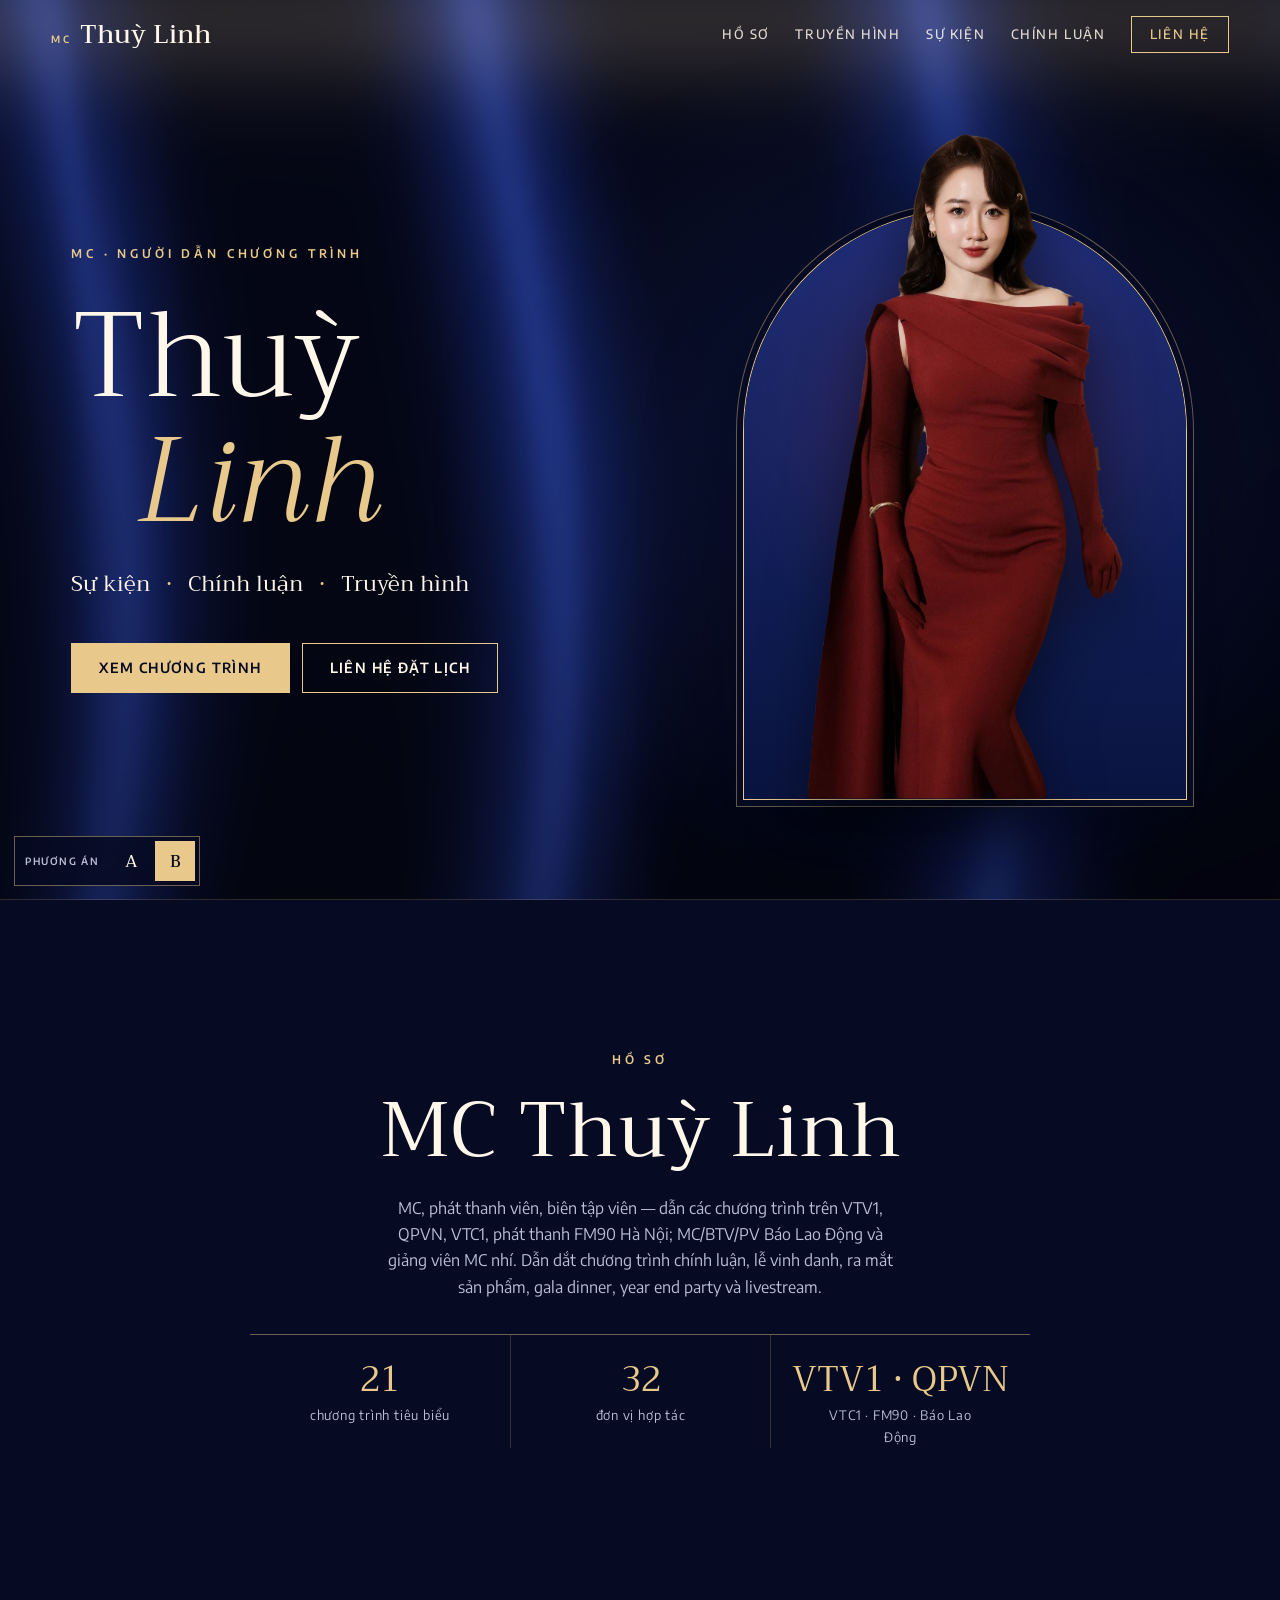
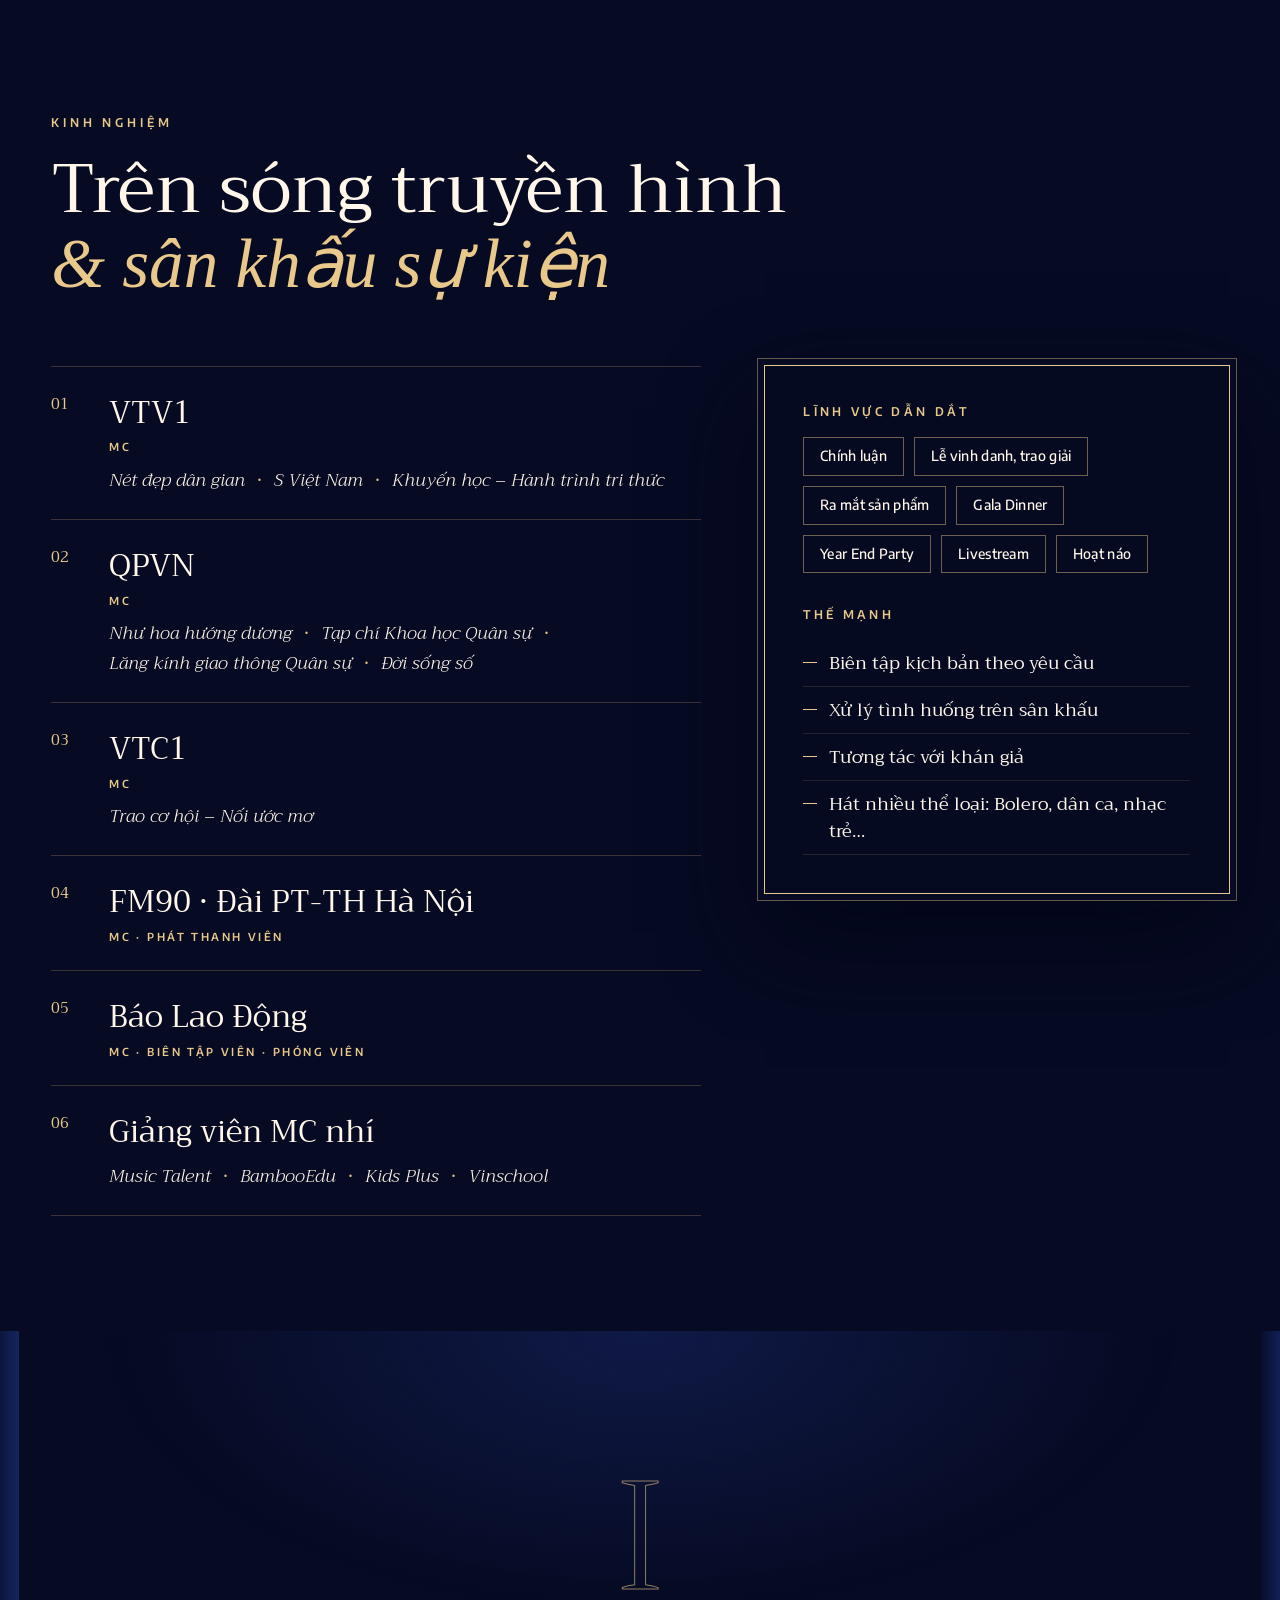
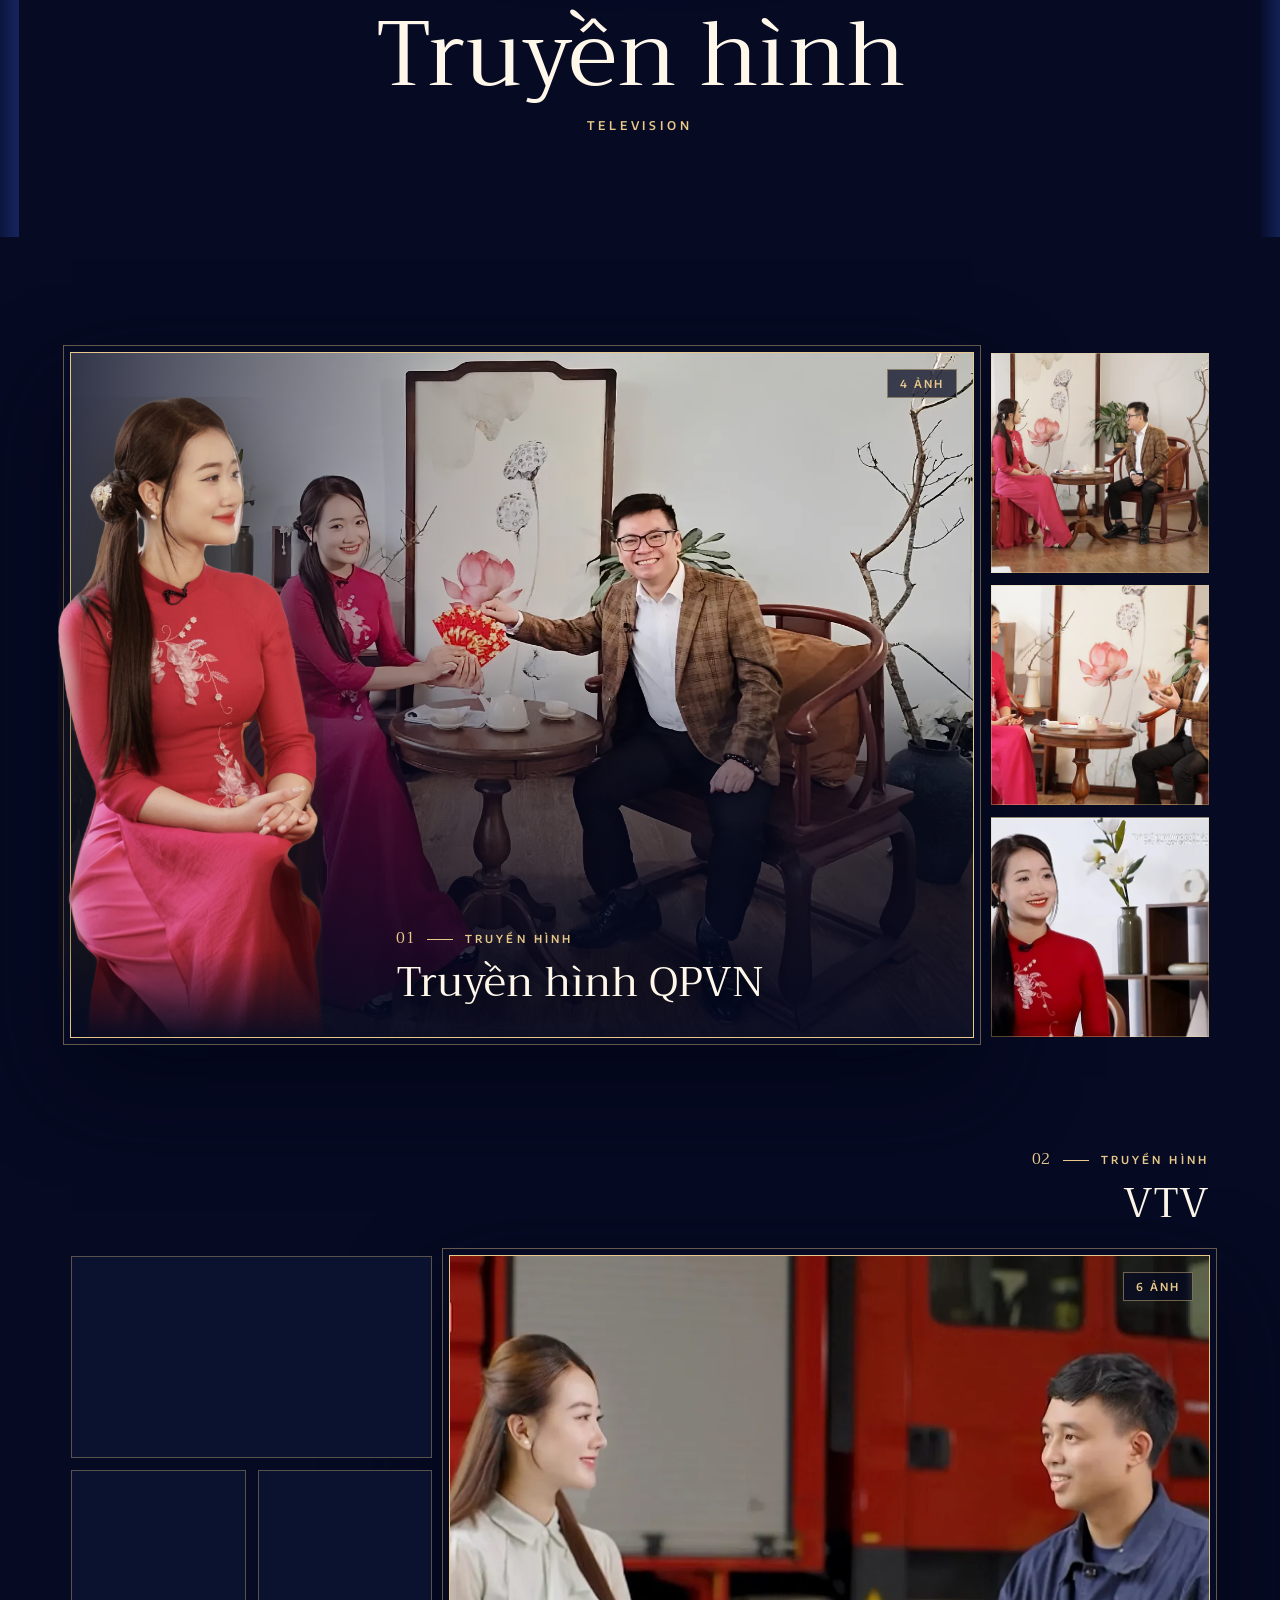
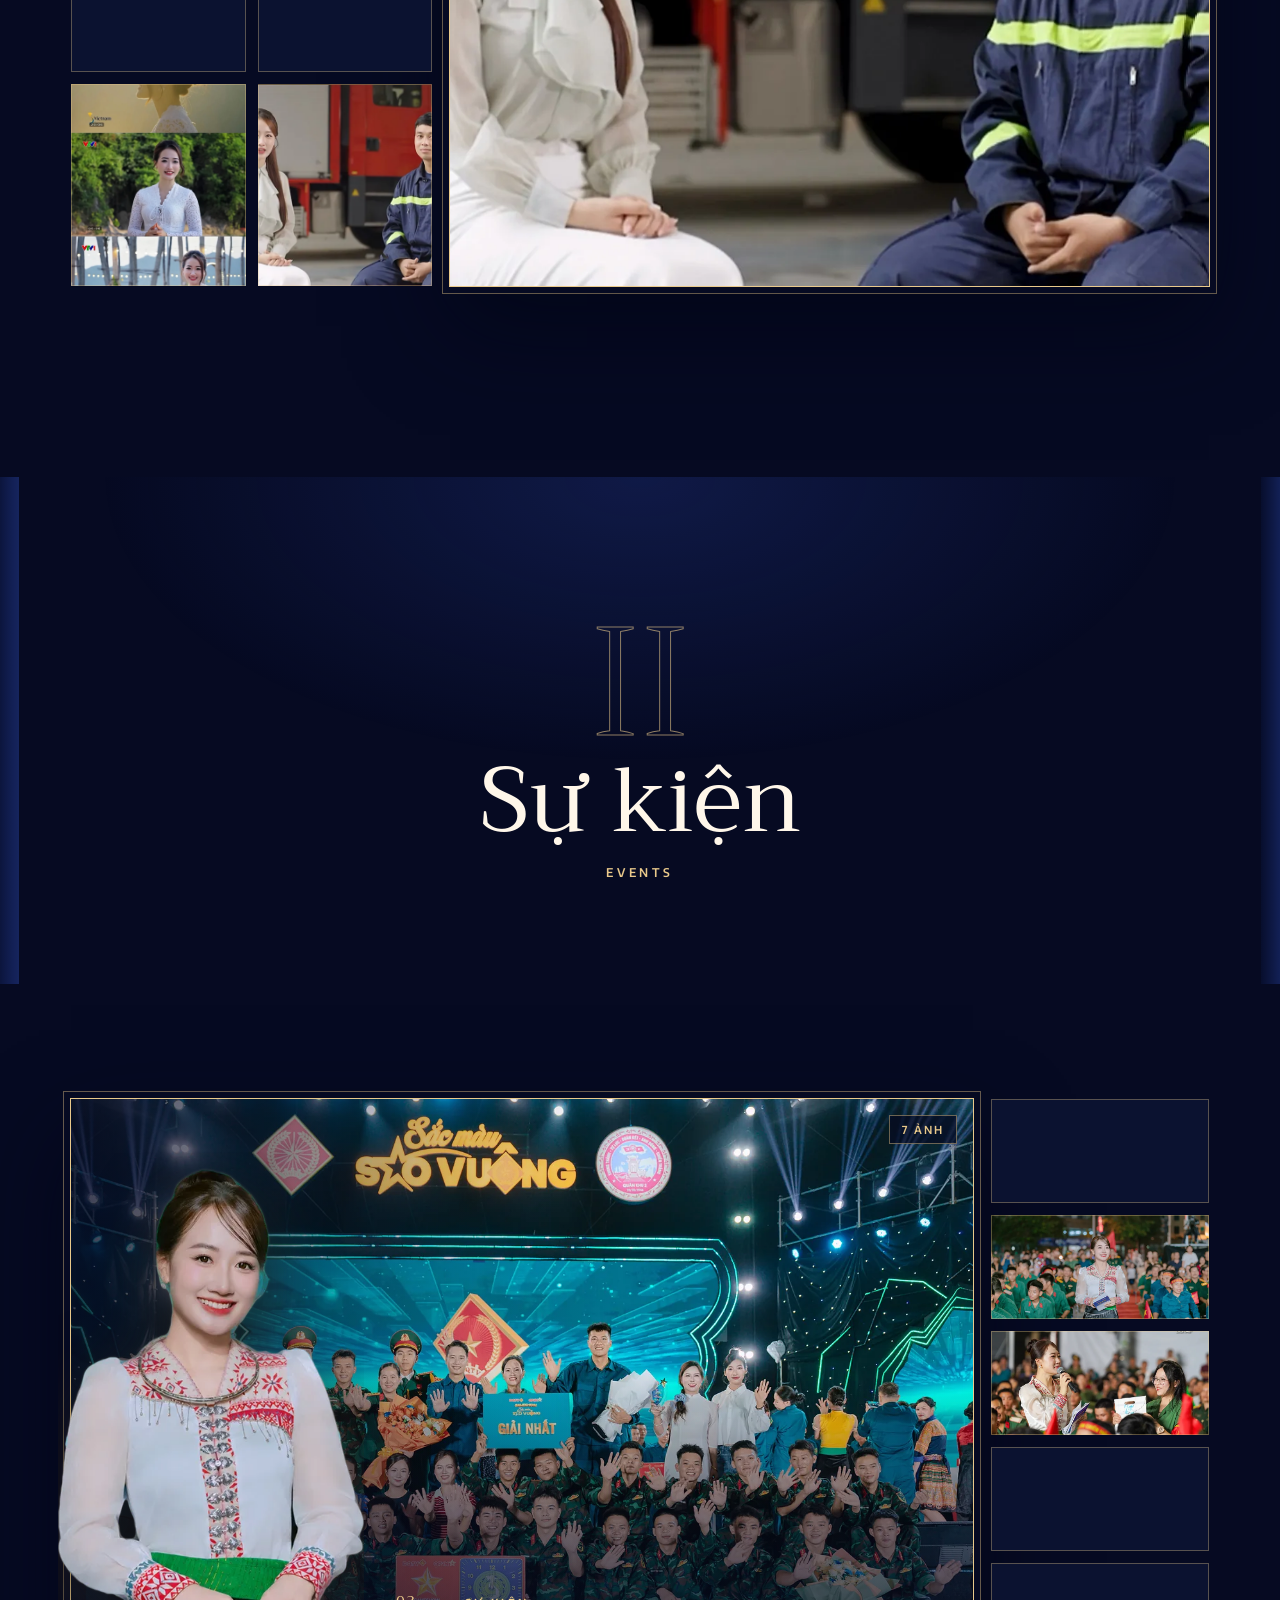
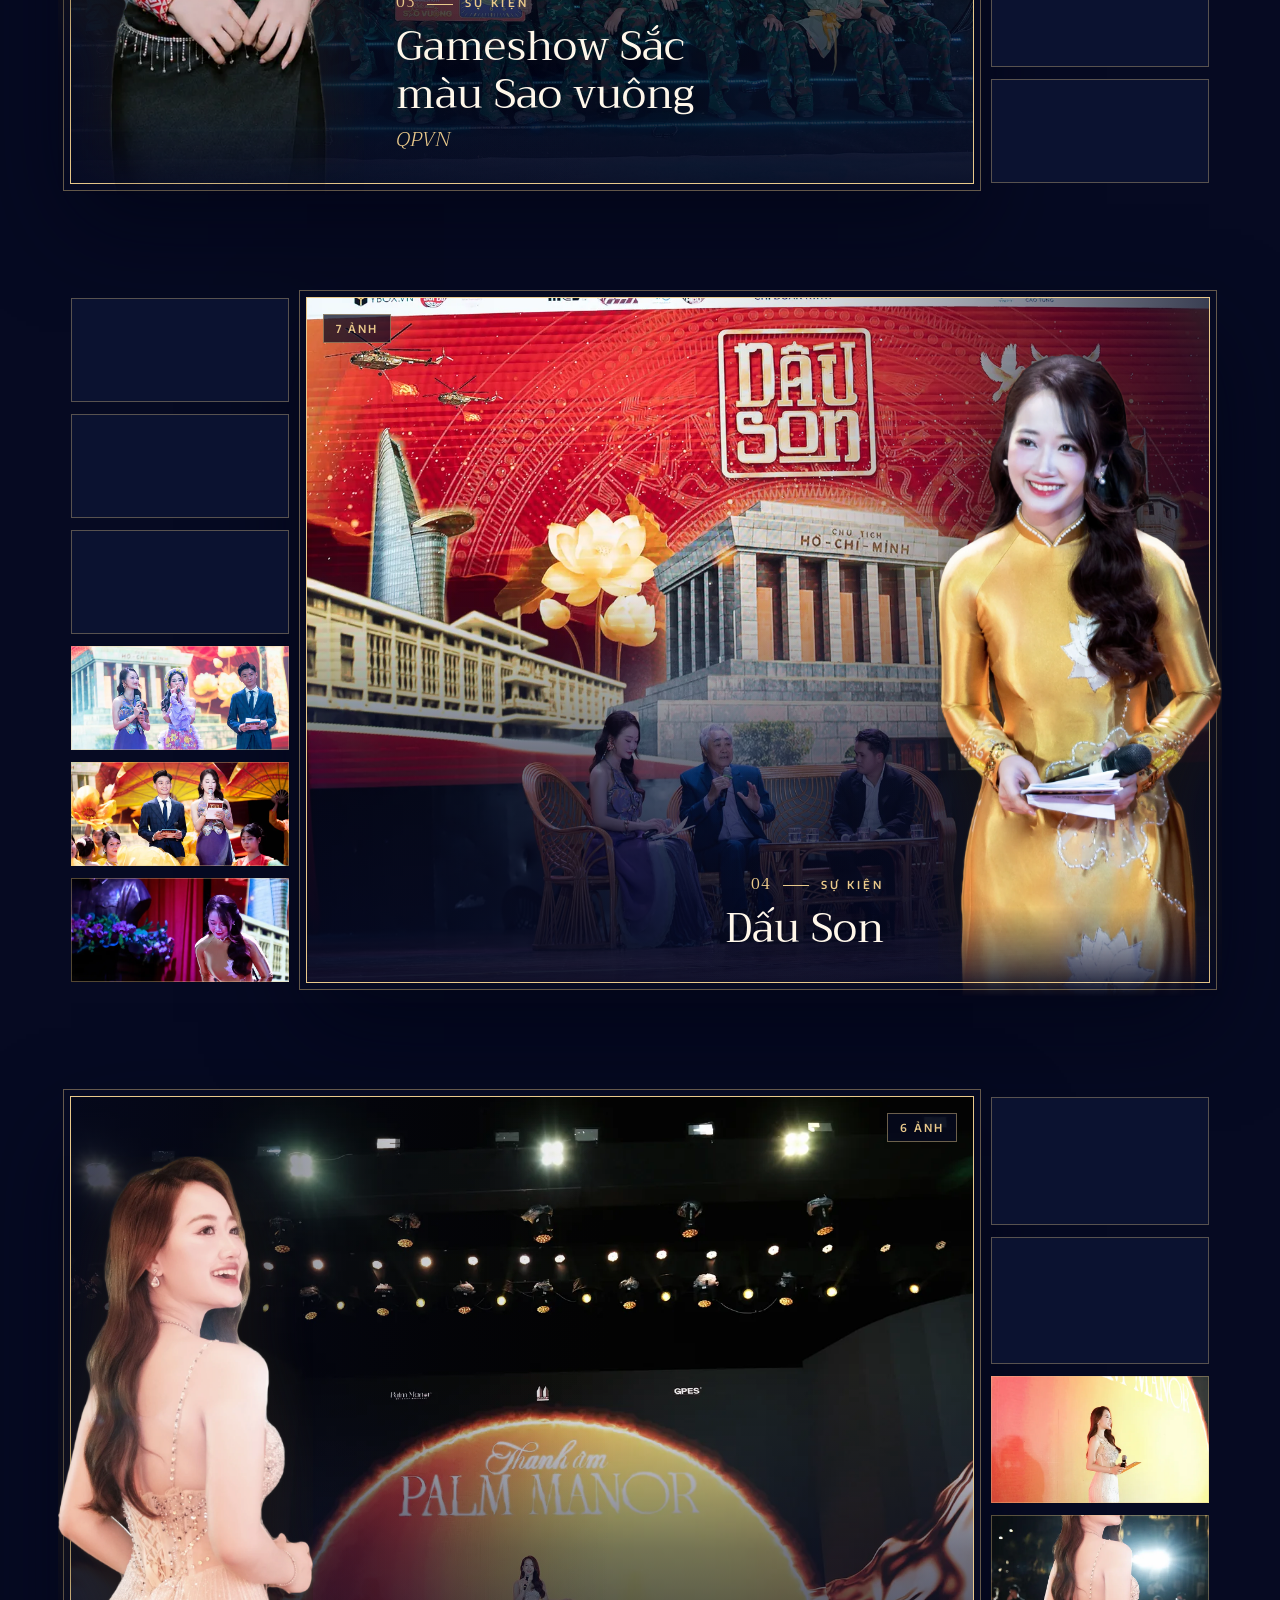
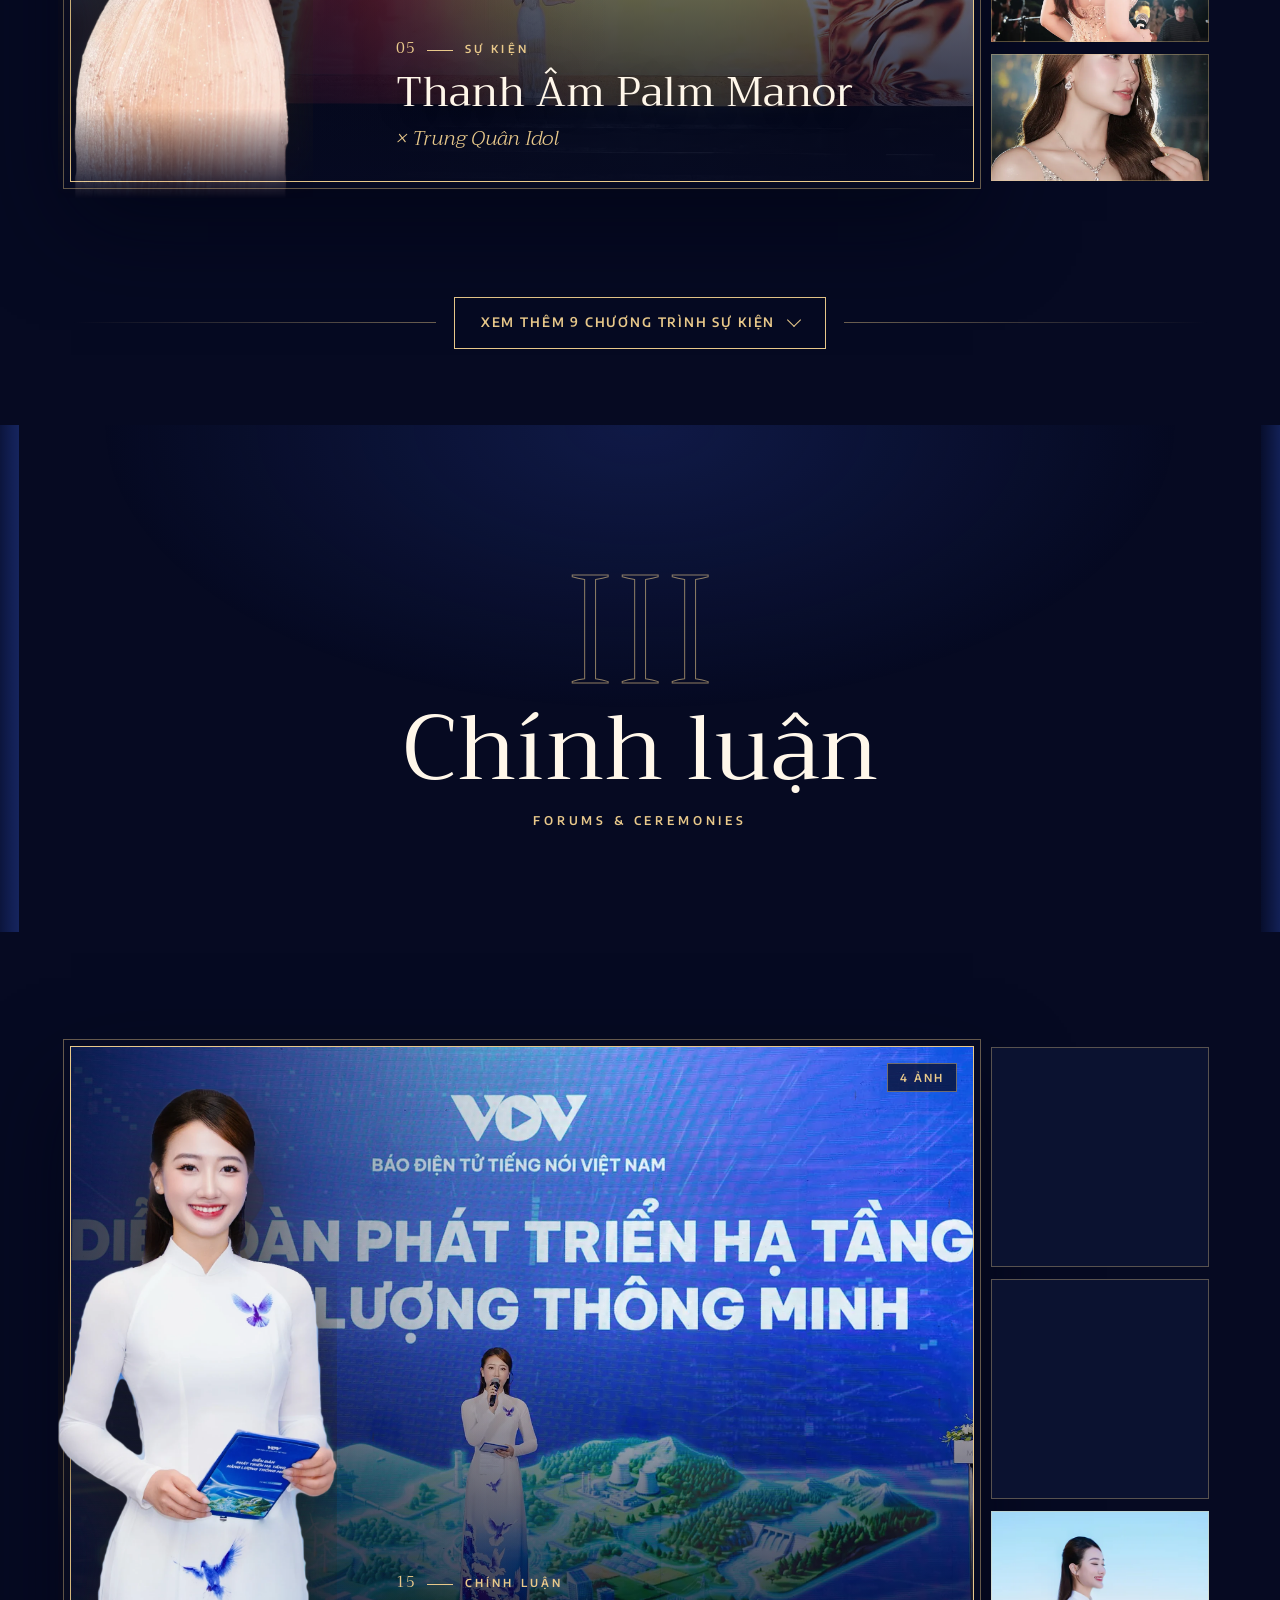
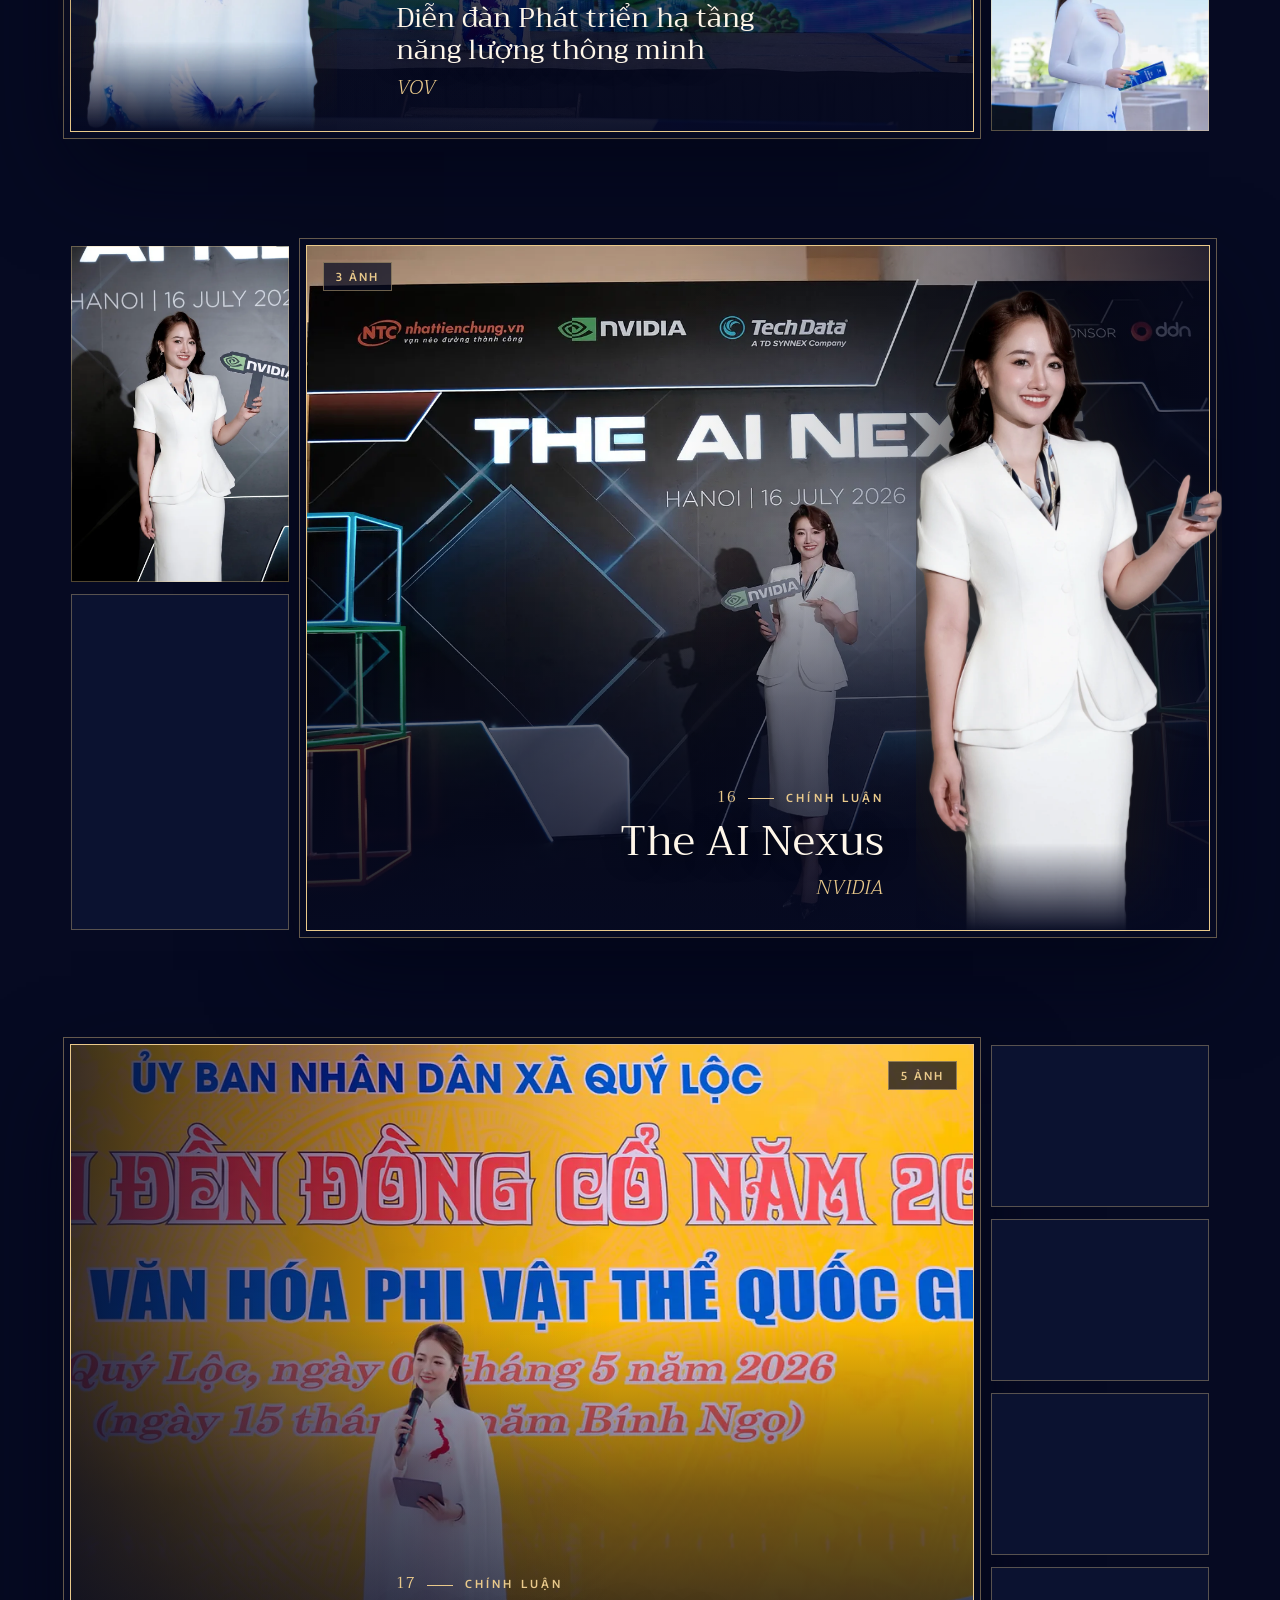
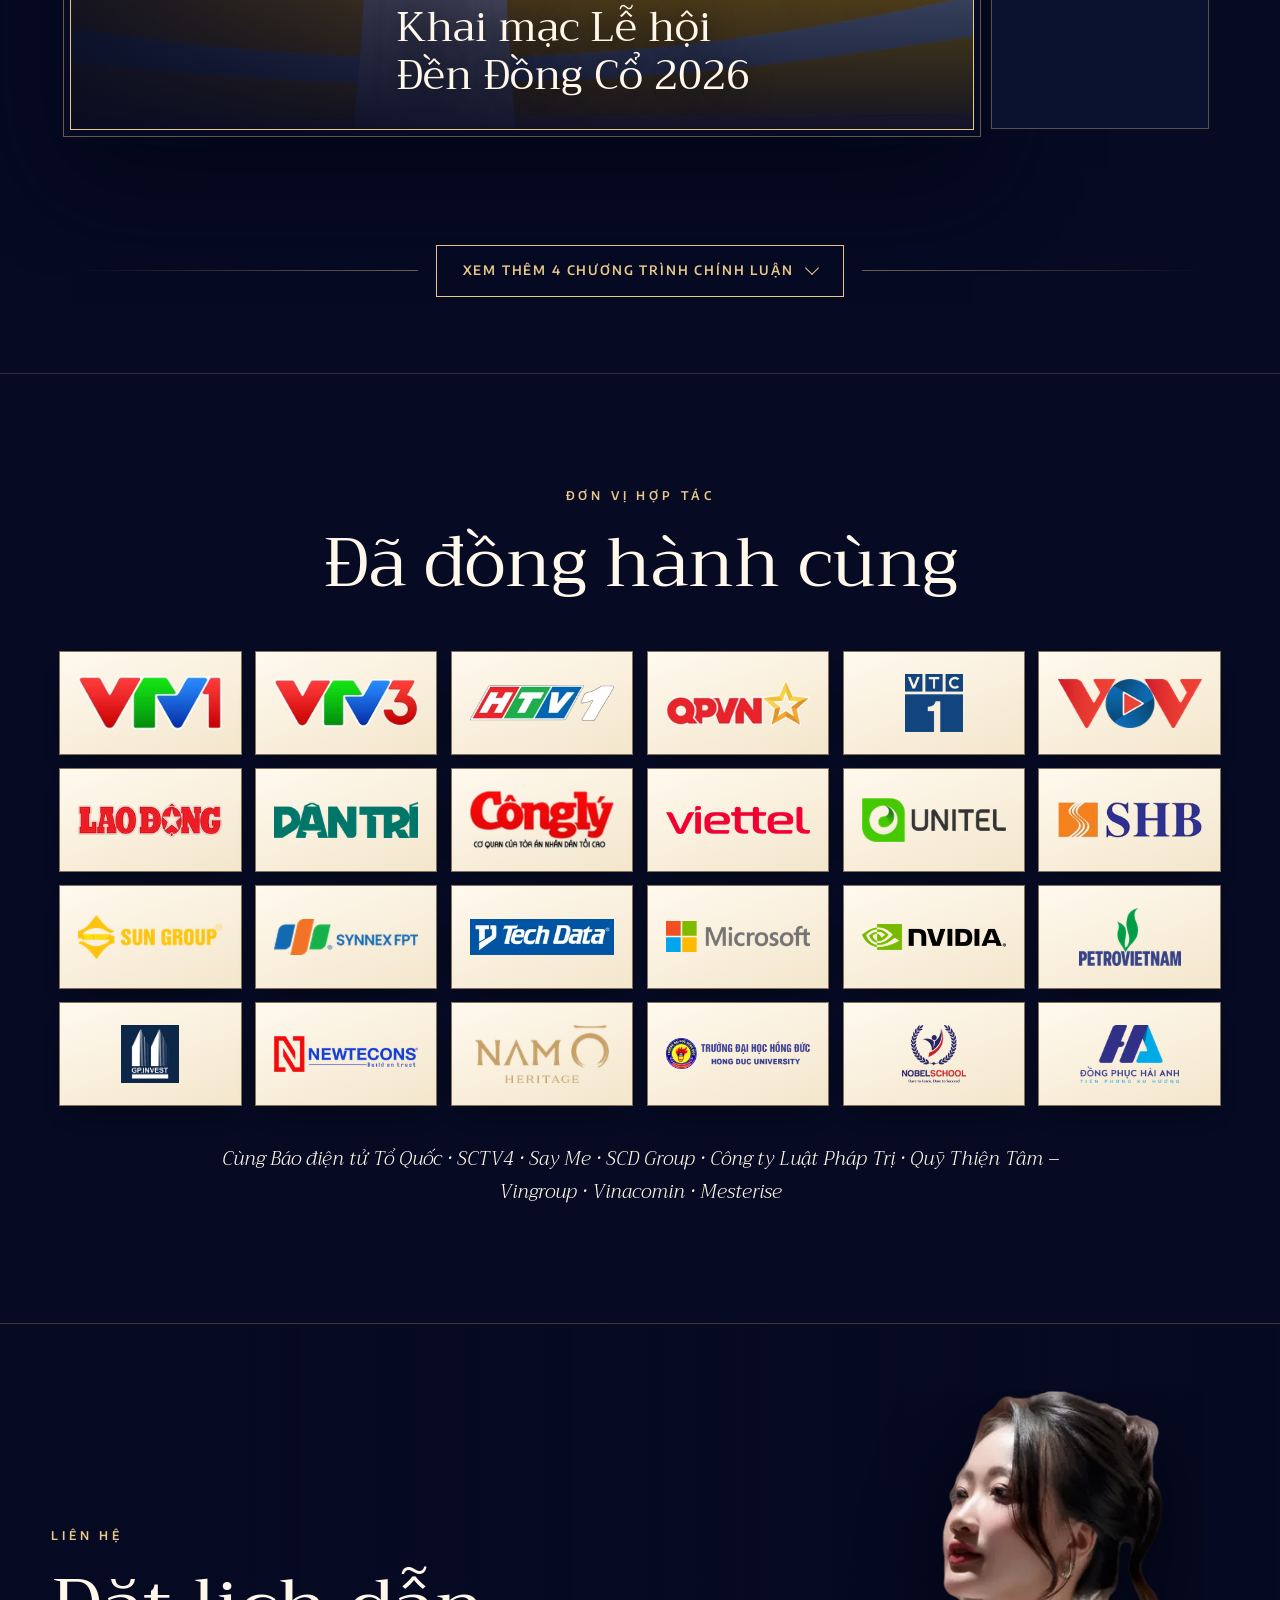
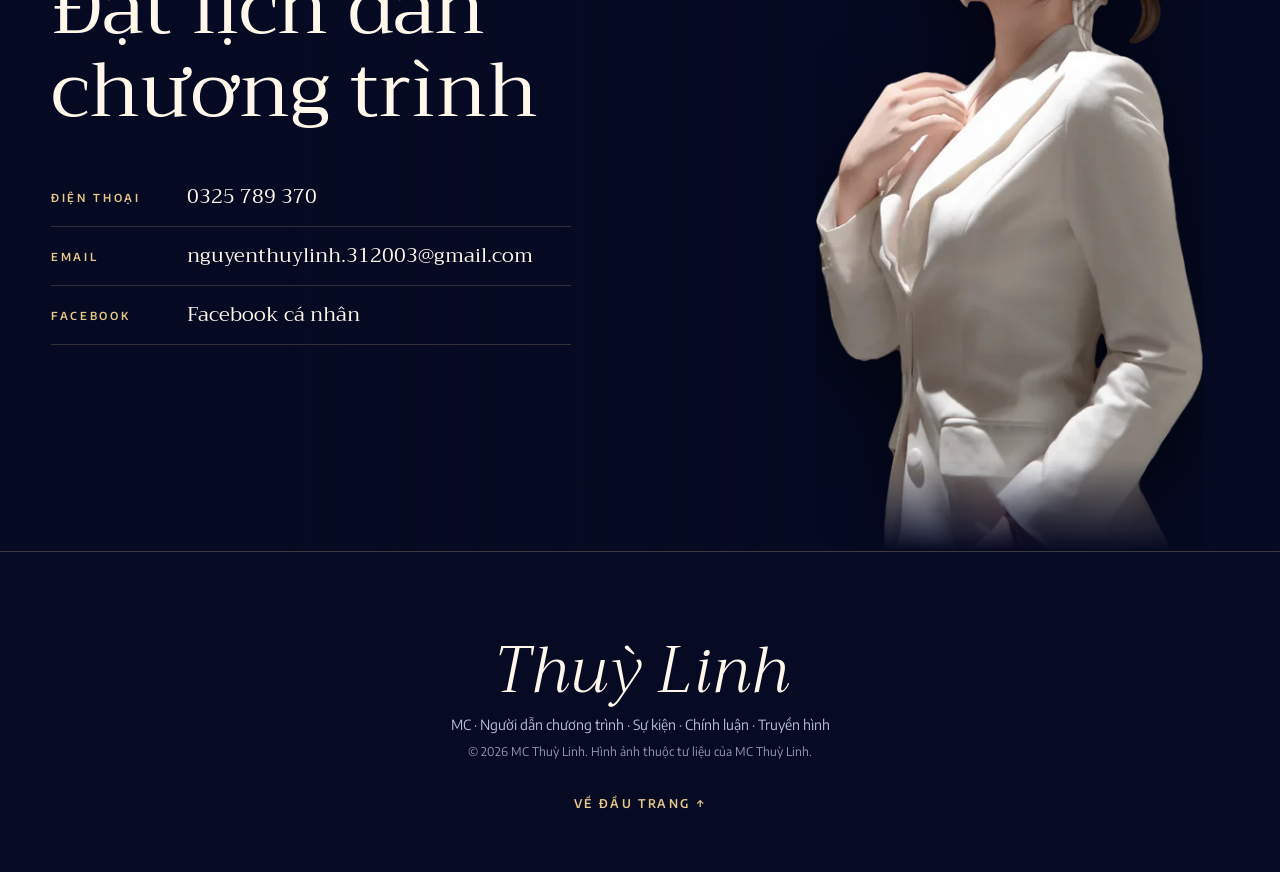
==== commit ccc66558: "Cập nhật: Truyền hình lên đầu, bỏ Lookbook, cân bằng ảnh khung cảnh, thêm 24 logo đối tác Co-Authore" ====
--- a/b/index.html
+++ b/b/index.html
@@ -14,7 +14,7 @@
 <link rel="preconnect" href="https://fonts.gstatic.com" crossorigin>
 <link href="https://fonts.googleapis.com/css2?family=Trirong:ital,wght@0,300;0,400;0,500;0,600;1,300;1,400&family=Encode+Sans:wght@400;500;600&display=swap&subset=vietnamese" rel="stylesheet">
 <link rel="preload" as="image" href="../assets/cutouts/hero-b-sm.webp" imagesrcset="../assets/cutouts/hero-b-sm.webp 379w, ../assets/cutouts/hero-b.webp 853w" imagesizes="(max-width: 760px) 90vw, 40vw">
-<link rel="stylesheet" href="../style.css?v=fb7a02bc">
+<link rel="stylesheet" href="../style.css?v=7a13393a">
 <script>document.documentElement.classList.add('js');setTimeout(function(){if(!window.__tl)document.documentElement.classList.remove('js')},4000)</script>
 </head>
 <body>
@@ -24,7 +24,7 @@
 <header class="top" id="top-bar">
   <a class="brand" href="#top" aria-label="MC Thuỳ Linh – về đầu trang"><small>MC</small>Thuỳ Linh</a>
   <nav class="nav" id="nav" aria-label="Điều hướng chính">
-    <a href="#ho-so">Hồ sơ</a><a href="#su-kien">Sự kiện</a><a href="#chinh-luan">Chính luận</a><a href="#truyen-hinh">Truyền hình</a><a href="#lookbook">Lookbook</a><a href="#lien-he" class="nav-cta">Liên hệ</a>
+    <a href="#ho-so">Hồ sơ</a><a href="#truyen-hinh">Truyền hình</a><a href="#su-kien">Sự kiện</a><a href="#chinh-luan">Chính luận</a><a href="#lien-he" class="nav-cta">Liên hệ</a>
   </nav>
   <button class="menu-btn" type="button" aria-expanded="false" aria-controls="nav"><span class="menu-ico" aria-hidden="true"></span><span class="menu-txt">Menu</span></button>
 </header>
@@ -36,7 +36,7 @@
     <h1 class="hc-name"><span class="sr">MC </span>Thuỳ <em>Linh</em></h1>
     <p class="hc-fields"><span>Sự kiện</span><span>Chính luận</span><span>Truyền hình</span></p>
     <div class="hc-cta">
-      <a class="btn" href="#su-kien">Xem chương trình</a>
+      <a class="btn" href="#truyen-hinh">Xem chương trình</a>
       <a class="btn btn-o" href="#lien-he">Liên hệ đặt lịch</a>
     </div>
   </div>
@@ -76,9 +76,41 @@
 
 <div class="programs" id="chuong-trinh">
 
-<section class="chapter chapter-b" id="su-kien" data-ch="1" aria-labelledby="h-su-kien">
+<section class="chapter chapter-b" id="truyen-hinh" data-ch="1" aria-labelledby="h-truyen-hinh">
   <div class="chap reveal-curtain">
     <span class="chap-roman" aria-hidden="true">I</span>
+    <h2 class="chap-title" id="h-truyen-hinh">Truyền hình</h2>
+    <p class="chap-en">Television</p>
+  </div>
+  <div class="chap-body">
+<article class="pg pg-cutout  reveal" id="qpvn" data-gallery="qpvn" data-title="Truyền hình QPVN" aria-labelledby="t-qpvn">
+  <div class="pg-stage">
+    <div class="pg-frame"><button class="pg-main" type="button" data-full="../assets/img/qpvn/img-2349-1600.webp" data-w="1600" data-h="1196" data-alt="MC Thuỳ Linh dẫn chương trình Truyền hình QPVN – toàn cảnh" aria-label="Xem ảnh lớn Truyền hình QPVN"><img class="" src="../assets/img/qpvn/img-2349-800.webp" srcset="../assets/img/qpvn/img-2349-800.webp 800w, ../assets/img/qpvn/img-2349-1600.webp 1600w" sizes="(max-width: 760px) 100vw, 70vw" width="1600" height="1196" loading="lazy" decoding="async" alt="MC Thuỳ Linh dẫn chương trình Truyền hình QPVN – toàn cảnh"></button></div>
+    <img class="pg-cut" src="../assets/cutouts/qpvn-sm.webp" srcset="../assets/cutouts/qpvn-sm.webp 331w, ../assets/cutouts/qpvn.webp 744w" sizes="(max-width: 760px) 46vw, 30vw" width="744" height="1800" loading="lazy" decoding="async" alt="" aria-hidden="true">
+    <header class="pg-cap">
+      <p class="pg-kicker"><span class="pg-num">01</span><span class="pg-ch">Truyền hình</span></p>
+      <h3 class="pg-title" id="t-qpvn">Truyền hình QPVN</h3>
+      
+    </header>
+    <span class="pg-count" aria-hidden="true">4 ảnh</span>
+  </div>
+  <div class="pg-thumbs" data-count="3"><button class="pg-thumb" type="button" data-full="../assets/img/qpvn/dsc02521-1600.webp" data-w="1600" data-h="939" data-alt="Truyền hình QPVN – ảnh 2" aria-label="Xem ảnh 2 của Truyền hình QPVN"><img class="" src="../assets/img/qpvn/dsc02521-800.webp" srcset="../assets/img/qpvn/dsc02521-800.webp 800w, ../assets/img/qpvn/dsc02521-1600.webp 1600w" sizes="(max-width: 760px) 42vw, 220px" width="1600" height="939" loading="lazy" decoding="async" alt=""></button><button class="pg-thumb" type="button" data-full="../assets/img/qpvn/dsc02529-1600.webp" data-w="1600" data-h="900" data-alt="Truyền hình QPVN – ảnh 3" aria-label="Xem ảnh 3 của Truyền hình QPVN"><img class="" src="../assets/img/qpvn/dsc02529-800.webp" srcset="../assets/img/qpvn/dsc02529-800.webp 800w, ../assets/img/qpvn/dsc02529-1600.webp 1600w" sizes="(max-width: 760px) 42vw, 220px" width="1600" height="900" loading="lazy" decoding="async" alt=""></button><button class="pg-thumb" type="button" data-full="../assets/img/qpvn/img-3284-1600.webp" data-w="1600" data-h="900" data-alt="Truyền hình QPVN – ảnh 4" aria-label="Xem ảnh 4 của Truyền hình QPVN"><img class="" src="../assets/img/qpvn/img-3284-800.webp" srcset="../assets/img/qpvn/img-3284-800.webp 800w, ../assets/img/qpvn/img-3284-1600.webp 1600w" sizes="(max-width: 760px) 42vw, 220px" width="1600" height="900" loading="lazy" decoding="async" alt=""></button></div>
+</article>
+<article class="pg pg-plain reveal" id="vtv" data-gallery="vtv" data-title="VTV" aria-labelledby="t-vtv">
+  <header class="pg-head">
+    <p class="pg-kicker"><span class="pg-num">02</span><span class="pg-ch">Truyền hình</span></p>
+    <h3 class="pg-title" id="t-vtv">VTV</h3>
+    
+  </header>
+  <div class="pg-mosaic" data-count="5">
+    <div class="pg-frame"><button class="pg-main" type="button" data-full="../assets/img/vtv/quality-restoration-20260625122310321-1600.webp" data-w="1600" data-h="900" data-alt="MC Thuỳ Linh dẫn chương trình VTV – toàn cảnh" aria-label="Xem ảnh lớn VTV"><img class="" src="../assets/img/vtv/quality-restoration-20260625122310321-800.webp" srcset="../assets/img/vtv/quality-restoration-20260625122310321-800.webp 800w, ../assets/img/vtv/quality-restoration-20260625122310321-1600.webp 1600w" sizes="(max-width: 760px) 100vw, 70vw" width="1600" height="900" loading="lazy" decoding="async" alt="MC Thuỳ Linh dẫn chương trình VTV – toàn cảnh"></button><span class="pg-count" aria-hidden="true">6 ảnh</span></div>
+    <div class="pg-thumbs"><button class="pg-thumb" type="button" data-full="../assets/img/vtv/quality-restoration-20260625121901602-1600.webp" data-w="1600" data-h="899" data-alt="VTV – ảnh 2" aria-label="Xem ảnh 2 của VTV"><img class="" src="../assets/img/vtv/quality-restoration-20260625121901602-800.webp" srcset="../assets/img/vtv/quality-restoration-20260625121901602-800.webp 800w, ../assets/img/vtv/quality-restoration-20260625121901602-1600.webp 1600w" sizes="(max-width: 760px) 42vw, 220px" width="1600" height="899" loading="lazy" decoding="async" alt=""></button><button class="pg-thumb" type="button" data-full="../assets/img/vtv/img-4747-1600.webp" data-w="1600" data-h="2844" data-alt="VTV – ảnh 3" aria-label="Xem ảnh 3 của VTV"><img class="" src="../assets/img/vtv/img-4747-800.webp" srcset="../assets/img/vtv/img-4747-800.webp 800w, ../assets/img/vtv/img-4747-1600.webp 1600w" sizes="(max-width: 760px) 42vw, 220px" width="1600" height="2844" loading="lazy" decoding="async" alt=""></button><button class="pg-thumb" type="button" data-full="../assets/img/vtv/img-4748-1600.webp" data-w="1600" data-h="2844" data-alt="VTV – ảnh 4" aria-label="Xem ảnh 4 của VTV"><img class="" src="../assets/img/vtv/img-4748-800.webp" srcset="../assets/img/vtv/img-4748-800.webp 800w, ../assets/img/vtv/img-4748-1600.webp 1600w" sizes="(max-width: 760px) 42vw, 220px" width="1600" height="2844" loading="lazy" decoding="async" alt=""></button><button class="pg-thumb" type="button" data-full="../assets/img/vtv/img-4749-1600.webp" data-w="1600" data-h="2844" data-alt="VTV – ảnh 5" aria-label="Xem ảnh 5 của VTV"><img class="" src="../assets/img/vtv/img-4749-800.webp" srcset="../assets/img/vtv/img-4749-800.webp 800w, ../assets/img/vtv/img-4749-1600.webp 1600w" sizes="(max-width: 760px) 42vw, 220px" width="1600" height="2844" loading="lazy" decoding="async" alt=""></button><button class="pg-thumb" type="button" data-full="../assets/img/vtv/quality-restoration-20260625122701185-1600.webp" data-w="1600" data-h="900" data-alt="VTV – ảnh 6" aria-label="Xem ảnh 6 của VTV"><img class="" src="../assets/img/vtv/quality-restoration-20260625122701185-800.webp" srcset="../assets/img/vtv/quality-restoration-20260625122701185-800.webp 800w, ../assets/img/vtv/quality-restoration-20260625122701185-1600.webp 1600w" sizes="(max-width: 760px) 42vw, 220px" width="1600" height="900" loading="lazy" decoding="async" alt=""></button></div>
+  </div>
+</article></div>
+</section>
+<section class="chapter chapter-b" id="su-kien" data-ch="2" aria-labelledby="h-su-kien">
+  <div class="chap reveal-curtain">
+    <span class="chap-roman" aria-hidden="true">II</span>
     <h2 class="chap-title" id="h-su-kien">Sự kiện</h2>
     <p class="chap-en">Events</p>
   </div>
@@ -88,39 +120,39 @@
     <div class="pg-frame"><button class="pg-main" type="button" data-full="../assets/img/sac-mau-sao-vuong/hd107625-1600.webp" data-w="1600" data-h="1067" data-alt="MC Thuỳ Linh dẫn chương trình Gameshow Sắc màu Sao vuông – toàn cảnh" aria-label="Xem ảnh lớn Gameshow Sắc màu Sao vuông"><img class="" src="../assets/img/sac-mau-sao-vuong/hd107625-800.webp" srcset="../assets/img/sac-mau-sao-vuong/hd107625-800.webp 800w, ../assets/img/sac-mau-sao-vuong/hd107625-1600.webp 1600w" sizes="(max-width: 760px) 100vw, 70vw" width="1600" height="1067" loading="lazy" decoding="async" alt="MC Thuỳ Linh dẫn chương trình Gameshow Sắc màu Sao vuông – toàn cảnh"></button></div>
     <img class="pg-cut" src="../assets/cutouts/sao-vuong-sm.webp" srcset="../assets/cutouts/sao-vuong-sm.webp 392w, ../assets/cutouts/sao-vuong.webp 883w" sizes="(max-width: 760px) 46vw, 30vw" width="883" height="1800" loading="lazy" decoding="async" alt="" aria-hidden="true">
     <header class="pg-cap">
-      <p class="pg-kicker"><span class="pg-num">01</span><span class="pg-ch">Sự kiện</span></p>
+      <p class="pg-kicker"><span class="pg-num">03</span><span class="pg-ch">Sự kiện</span></p>
       <h3 class="pg-title" id="t-sac-mau-sao-vuong">Gameshow Sắc màu Sao vuông</h3>
       <span class="pg-sub">QPVN</span>
     </header>
     <span class="pg-count" aria-hidden="true">7 ảnh</span>
   </div>
-  <div class="pg-thumbs" data-count="6"><button class="pg-thumb" type="button" data-full="../assets/img/sac-mau-sao-vuong/img-7836-1600.webp" data-w="1600" data-h="2380" data-alt="Gameshow Sắc màu Sao vuông – ảnh 2" aria-label="Xem ảnh 2 của Gameshow Sắc màu Sao vuông"><img class="" src="../assets/img/sac-mau-sao-vuong/img-7836-800.webp" srcset="../assets/img/sac-mau-sao-vuong/img-7836-800.webp 800w, ../assets/img/sac-mau-sao-vuong/img-7836-1600.webp 1600w" sizes="(max-width: 760px) 42vw, 220px" width="1600" height="2380" loading="lazy" decoding="async" alt=""></button><button class="pg-thumb" type="button" data-full="../assets/img/sac-mau-sao-vuong/img-7731-1600.webp" data-w="1600" data-h="1066" data-alt="Gameshow Sắc màu Sao vuông – ảnh 3" aria-label="Xem ảnh 3 của Gameshow Sắc màu Sao vuông"><img class="" src="../assets/img/sac-mau-sao-vuong/img-7731-800.webp" srcset="../assets/img/sac-mau-sao-vuong/img-7731-800.webp 800w, ../assets/img/sac-mau-sao-vuong/img-7731-1600.webp 1600w" sizes="(max-width: 760px) 42vw, 220px" width="1600" height="1066" loading="lazy" decoding="async" alt=""></button><button class="pg-thumb" type="button" data-full="../assets/img/sac-mau-sao-vuong/img-7833-1600.webp" data-w="1600" data-h="2406" data-alt="Gameshow Sắc màu Sao vuông – ảnh 4" aria-label="Xem ảnh 4 của Gameshow Sắc màu Sao vuông"><img class="" src="../assets/img/sac-mau-sao-vuong/img-7833-800.webp" srcset="../assets/img/sac-mau-sao-vuong/img-7833-800.webp 800w, ../assets/img/sac-mau-sao-vuong/img-7833-1600.webp 1600w" sizes="(max-width: 760px) 42vw, 220px" width="1600" height="2406" loading="lazy" decoding="async" alt=""></button><button class="pg-thumb" type="button" data-full="../assets/img/sac-mau-sao-vuong/img-7832-1600.webp" data-w="1600" data-h="1066" data-alt="Gameshow Sắc màu Sao vuông – ảnh 5" aria-label="Xem ảnh 5 của Gameshow Sắc màu Sao vuông"><img class="" src="../assets/img/sac-mau-sao-vuong/img-7832-800.webp" srcset="../assets/img/sac-mau-sao-vuong/img-7832-800.webp 800w, ../assets/img/sac-mau-sao-vuong/img-7832-1600.webp 1600w" sizes="(max-width: 760px) 42vw, 220px" width="1600" height="1066" loading="lazy" decoding="async" alt=""></button><button class="pg-thumb" type="button" data-full="../assets/img/sac-mau-sao-vuong/img-7841-1600.webp" data-w="1600" data-h="1067" data-alt="Gameshow Sắc màu Sao vuông – ảnh 6" aria-label="Xem ảnh 6 của Gameshow Sắc màu Sao vuông"><img class="" src="../assets/img/sac-mau-sao-vuong/img-7841-800.webp" srcset="../assets/img/sac-mau-sao-vuong/img-7841-800.webp 800w, ../assets/img/sac-mau-sao-vuong/img-7841-1600.webp 1600w" sizes="(max-width: 760px) 42vw, 220px" width="1600" height="1067" loading="lazy" decoding="async" alt=""></button><button class="pg-thumb" type="button" data-full="../assets/img/sac-mau-sao-vuong/vml06118-1600.webp" data-w="1600" data-h="1067" data-alt="Gameshow Sắc màu Sao vuông – ảnh 7" aria-label="Xem ảnh 7 của Gameshow Sắc màu Sao vuông"><img class="" src="../assets/img/sac-mau-sao-vuong/vml06118-800.webp" srcset="../assets/img/sac-mau-sao-vuong/vml06118-800.webp 800w, ../assets/img/sac-mau-sao-vuong/vml06118-1600.webp 1600w" sizes="(max-width: 760px) 42vw, 220px" width="1600" height="1067" loading="lazy" decoding="async" alt=""></button></div>
+  <div class="pg-thumbs" data-count="6"><button class="pg-thumb" type="button" data-full="../assets/img/sac-mau-sao-vuong/img-7731-1600.webp" data-w="1600" data-h="1066" data-alt="Gameshow Sắc màu Sao vuông – ảnh 2" aria-label="Xem ảnh 2 của Gameshow Sắc màu Sao vuông"><img class="" src="../assets/img/sac-mau-sao-vuong/img-7731-800.webp" srcset="../assets/img/sac-mau-sao-vuong/img-7731-800.webp 800w, ../assets/img/sac-mau-sao-vuong/img-7731-1600.webp 1600w" sizes="(max-width: 760px) 42vw, 220px" width="1600" height="1066" loading="lazy" decoding="async" alt=""></button><button class="pg-thumb" type="button" data-full="../assets/img/sac-mau-sao-vuong/img-7841-1600.webp" data-w="1600" data-h="1067" data-alt="Gameshow Sắc màu Sao vuông – ảnh 3" aria-label="Xem ảnh 3 của Gameshow Sắc màu Sao vuông"><img class="" src="../assets/img/sac-mau-sao-vuong/img-7841-800.webp" srcset="../assets/img/sac-mau-sao-vuong/img-7841-800.webp 800w, ../assets/img/sac-mau-sao-vuong/img-7841-1600.webp 1600w" sizes="(max-width: 760px) 42vw, 220px" width="1600" height="1067" loading="lazy" decoding="async" alt=""></button><button class="pg-thumb" type="button" data-full="../assets/img/sac-mau-sao-vuong/img-7730-1600.webp" data-w="1600" data-h="1066" data-alt="Gameshow Sắc màu Sao vuông – ảnh 4" aria-label="Xem ảnh 4 của Gameshow Sắc màu Sao vuông"><img class="" src="../assets/img/sac-mau-sao-vuong/img-7730-800.webp" srcset="../assets/img/sac-mau-sao-vuong/img-7730-800.webp 800w, ../assets/img/sac-mau-sao-vuong/img-7730-1600.webp 1600w" sizes="(max-width: 760px) 42vw, 220px" width="1600" height="1066" loading="lazy" decoding="async" alt=""></button><button class="pg-thumb" type="button" data-full="../assets/img/sac-mau-sao-vuong/img-7834-1600.webp" data-w="1600" data-h="2589" data-alt="Gameshow Sắc màu Sao vuông – ảnh 5" aria-label="Xem ảnh 5 của Gameshow Sắc màu Sao vuông"><img class="" src="../assets/img/sac-mau-sao-vuong/img-7834-800.webp" srcset="../assets/img/sac-mau-sao-vuong/img-7834-800.webp 800w, ../assets/img/sac-mau-sao-vuong/img-7834-1600.webp 1600w" sizes="(max-width: 760px) 42vw, 220px" width="1600" height="2589" loading="lazy" decoding="async" alt=""></button><button class="pg-thumb" type="button" data-full="../assets/img/sac-mau-sao-vuong/vml06118-1600.webp" data-w="1600" data-h="1067" data-alt="Gameshow Sắc màu Sao vuông – ảnh 6" aria-label="Xem ảnh 6 của Gameshow Sắc màu Sao vuông"><img class="" src="../assets/img/sac-mau-sao-vuong/vml06118-800.webp" srcset="../assets/img/sac-mau-sao-vuong/vml06118-800.webp 800w, ../assets/img/sac-mau-sao-vuong/vml06118-1600.webp 1600w" sizes="(max-width: 760px) 42vw, 220px" width="1600" height="1067" loading="lazy" decoding="async" alt=""></button><button class="pg-thumb" type="button" data-full="../assets/img/sac-mau-sao-vuong/img-7836-1600.webp" data-w="1600" data-h="2380" data-alt="Gameshow Sắc màu Sao vuông – ảnh 7" aria-label="Xem ảnh 7 của Gameshow Sắc màu Sao vuông"><img class="" src="../assets/img/sac-mau-sao-vuong/img-7836-800.webp" srcset="../assets/img/sac-mau-sao-vuong/img-7836-800.webp 800w, ../assets/img/sac-mau-sao-vuong/img-7836-1600.webp 1600w" sizes="(max-width: 760px) 42vw, 220px" width="1600" height="2380" loading="lazy" decoding="async" alt=""></button></div>
 </article>
 <article class="pg pg-cutout is-right reveal" id="dau-son" data-gallery="dau-son" data-title="Dấu Son" aria-labelledby="t-dau-son">
   <div class="pg-stage">
-    <div class="pg-frame"><button class="pg-main" type="button" data-full="../assets/img/dau-son/img-0361-1600.webp" data-w="1600" data-h="1080" data-alt="MC Thuỳ Linh dẫn chương trình Dấu Son – toàn cảnh" aria-label="Xem ảnh lớn Dấu Son"><img class="" src="../assets/img/dau-son/img-0361-800.webp" srcset="../assets/img/dau-son/img-0361-800.webp 800w, ../assets/img/dau-son/img-0361-1600.webp 1600w" sizes="(max-width: 760px) 100vw, 70vw" width="1600" height="1080" loading="lazy" decoding="async" alt="MC Thuỳ Linh dẫn chương trình Dấu Son – toàn cảnh"></button></div>
+    <div class="pg-frame"><button class="pg-main" type="button" data-full="../assets/img/dau-son/img-0357-1600.webp" data-w="1600" data-h="1080" data-alt="MC Thuỳ Linh dẫn chương trình Dấu Son – toàn cảnh" aria-label="Xem ảnh lớn Dấu Son"><img class="" src="../assets/img/dau-son/img-0357-800.webp" srcset="../assets/img/dau-son/img-0357-800.webp 800w, ../assets/img/dau-son/img-0357-1600.webp 1600w" sizes="(max-width: 760px) 100vw, 70vw" width="1600" height="1080" loading="lazy" decoding="async" alt="MC Thuỳ Linh dẫn chương trình Dấu Son – toàn cảnh"></button></div>
     <img class="pg-cut" src="../assets/cutouts/dau-son-sm.webp" srcset="../assets/cutouts/dau-son-sm.webp 354w, ../assets/cutouts/dau-son.webp 797w" sizes="(max-width: 760px) 46vw, 30vw" width="797" height="1800" loading="lazy" decoding="async" alt="" aria-hidden="true">
     <header class="pg-cap">
-      <p class="pg-kicker"><span class="pg-num">02</span><span class="pg-ch">Sự kiện</span></p>
+      <p class="pg-kicker"><span class="pg-num">04</span><span class="pg-ch">Sự kiện</span></p>
       <h3 class="pg-title" id="t-dau-son">Dấu Son</h3>
       
     </header>
     <span class="pg-count" aria-hidden="true">7 ảnh</span>
   </div>
-  <div class="pg-thumbs" data-count="6"><button class="pg-thumb" type="button" data-full="../assets/img/dau-son/img-0359-1600.webp" data-w="1600" data-h="1103" data-alt="Dấu Son – ảnh 2" aria-label="Xem ảnh 2 của Dấu Son"><img class="" src="../assets/img/dau-son/img-0359-800.webp" srcset="../assets/img/dau-son/img-0359-800.webp 800w, ../assets/img/dau-son/img-0359-1600.webp 1600w" sizes="(max-width: 760px) 42vw, 220px" width="1600" height="1103" loading="lazy" decoding="async" alt=""></button><button class="pg-thumb" type="button" data-full="../assets/img/dau-son/img-0360-1600.webp" data-w="1600" data-h="1090" data-alt="Dấu Son – ảnh 3" aria-label="Xem ảnh 3 của Dấu Son"><img class="" src="../assets/img/dau-son/img-0360-800.webp" srcset="../assets/img/dau-son/img-0360-800.webp 800w, ../assets/img/dau-son/img-0360-1600.webp 1600w" sizes="(max-width: 760px) 42vw, 220px" width="1600" height="1090" loading="lazy" decoding="async" alt=""></button><button class="pg-thumb" type="button" data-full="../assets/img/dau-son/img-0357-1600.webp" data-w="1600" data-h="1080" data-alt="Dấu Son – ảnh 4" aria-label="Xem ảnh 4 của Dấu Son"><img class="" src="../assets/img/dau-son/img-0357-800.webp" srcset="../assets/img/dau-son/img-0357-800.webp 800w, ../assets/img/dau-son/img-0357-1600.webp 1600w" sizes="(max-width: 760px) 42vw, 220px" width="1600" height="1080" loading="lazy" decoding="async" alt=""></button><button class="pg-thumb" type="button" data-full="../assets/img/dau-son/quality-restoration-20260127211842655-1600.webp" data-w="1600" data-h="1170" data-alt="Dấu Son – ảnh 5" aria-label="Xem ảnh 5 của Dấu Son"><img class="" src="../assets/img/dau-son/quality-restoration-20260127211842655-800.webp" srcset="../assets/img/dau-son/quality-restoration-20260127211842655-800.webp 800w, ../assets/img/dau-son/quality-restoration-20260127211842655-1600.webp 1600w" sizes="(max-width: 760px) 42vw, 220px" width="1600" height="1170" loading="lazy" decoding="async" alt=""></button><button class="pg-thumb" type="button" data-full="../assets/img/dau-son/quality-restoration-20260123020553334-1600.webp" data-w="1600" data-h="2131" data-alt="Dấu Son – ảnh 6" aria-label="Xem ảnh 6 của Dấu Son"><img class="" src="../assets/img/dau-son/quality-restoration-20260123020553334-800.webp" srcset="../assets/img/dau-son/quality-restoration-20260123020553334-800.webp 800w, ../assets/img/dau-son/quality-restoration-20260123020553334-1600.webp 1600w" sizes="(max-width: 760px) 42vw, 220px" width="1600" height="2131" loading="lazy" decoding="async" alt=""></button><button class="pg-thumb" type="button" data-full="../assets/img/dau-son/quality-restoration-20260127211957815-1600.webp" data-w="1600" data-h="1067" data-alt="Dấu Son – ảnh 7" aria-label="Xem ảnh 7 của Dấu Son"><img class="" src="../assets/img/dau-son/quality-restoration-20260127211957815-800.webp" srcset="../assets/img/dau-son/quality-restoration-20260127211957815-800.webp 800w, ../assets/img/dau-son/quality-restoration-20260127211957815-1600.webp 1600w" sizes="(max-width: 760px) 42vw, 220px" width="1600" height="1067" loading="lazy" decoding="async" alt=""></button></div>
+  <div class="pg-thumbs" data-count="6"><button class="pg-thumb" type="button" data-full="../assets/img/dau-son/quality-restoration-20260127211957815-1600.webp" data-w="1600" data-h="1067" data-alt="Dấu Son – ảnh 2" aria-label="Xem ảnh 2 của Dấu Son"><img class="" src="../assets/img/dau-son/quality-restoration-20260127211957815-800.webp" srcset="../assets/img/dau-son/quality-restoration-20260127211957815-800.webp 800w, ../assets/img/dau-son/quality-restoration-20260127211957815-1600.webp 1600w" sizes="(max-width: 760px) 42vw, 220px" width="1600" height="1067" loading="lazy" decoding="async" alt=""></button><button class="pg-thumb" type="button" data-full="../assets/img/dau-son/img-0361-1600.webp" data-w="1600" data-h="1080" data-alt="Dấu Son – ảnh 3" aria-label="Xem ảnh 3 của Dấu Son"><img class="" src="../assets/img/dau-son/img-0361-800.webp" srcset="../assets/img/dau-son/img-0361-800.webp 800w, ../assets/img/dau-son/img-0361-1600.webp 1600w" sizes="(max-width: 760px) 42vw, 220px" width="1600" height="1080" loading="lazy" decoding="async" alt=""></button><button class="pg-thumb" type="button" data-full="../assets/img/dau-son/quality-restoration-20260127211842655-1600.webp" data-w="1600" data-h="1170" data-alt="Dấu Son – ảnh 4" aria-label="Xem ảnh 4 của Dấu Son"><img class="" src="../assets/img/dau-son/quality-restoration-20260127211842655-800.webp" srcset="../assets/img/dau-son/quality-restoration-20260127211842655-800.webp 800w, ../assets/img/dau-son/quality-restoration-20260127211842655-1600.webp 1600w" sizes="(max-width: 760px) 42vw, 220px" width="1600" height="1170" loading="lazy" decoding="async" alt=""></button><button class="pg-thumb" type="button" data-full="../assets/img/dau-son/img-0359-1600.webp" data-w="1600" data-h="1103" data-alt="Dấu Son – ảnh 5" aria-label="Xem ảnh 5 của Dấu Son"><img class="" src="../assets/img/dau-son/img-0359-800.webp" srcset="../assets/img/dau-son/img-0359-800.webp 800w, ../assets/img/dau-son/img-0359-1600.webp 1600w" sizes="(max-width: 760px) 42vw, 220px" width="1600" height="1103" loading="lazy" decoding="async" alt=""></button><button class="pg-thumb" type="button" data-full="../assets/img/dau-son/img-0360-1600.webp" data-w="1600" data-h="1090" data-alt="Dấu Son – ảnh 6" aria-label="Xem ảnh 6 của Dấu Son"><img class="" src="../assets/img/dau-son/img-0360-800.webp" srcset="../assets/img/dau-son/img-0360-800.webp 800w, ../assets/img/dau-son/img-0360-1600.webp 1600w" sizes="(max-width: 760px) 42vw, 220px" width="1600" height="1090" loading="lazy" decoding="async" alt=""></button><button class="pg-thumb" type="button" data-full="../assets/img/dau-son/quality-restoration-20260123020553334-1600.webp" data-w="1600" data-h="2131" data-alt="Dấu Son – ảnh 7" aria-label="Xem ảnh 7 của Dấu Son"><img class="" src="../assets/img/dau-son/quality-restoration-20260123020553334-800.webp" srcset="../assets/img/dau-son/quality-restoration-20260123020553334-800.webp 800w, ../assets/img/dau-son/quality-restoration-20260123020553334-1600.webp 1600w" sizes="(max-width: 760px) 42vw, 220px" width="1600" height="2131" loading="lazy" decoding="async" alt=""></button></div>
 </article>
 <article class="pg pg-cutout  reveal" id="thanh-am-palm-manor" data-gallery="thanh-am-palm-manor" data-title="Thanh Âm Palm Manor" aria-labelledby="t-thanh-am-palm-manor">
   <div class="pg-stage">
     <div class="pg-frame"><button class="pg-main" type="button" data-full="../assets/img/thanh-am-palm-manor/img-1220-2-1600.webp" data-w="1600" data-h="1067" data-alt="MC Thuỳ Linh dẫn chương trình Thanh Âm Palm Manor – toàn cảnh" aria-label="Xem ảnh lớn Thanh Âm Palm Manor"><img class="" src="../assets/img/thanh-am-palm-manor/img-1220-2-800.webp" srcset="../assets/img/thanh-am-palm-manor/img-1220-2-800.webp 800w, ../assets/img/thanh-am-palm-manor/img-1220-2-1600.webp 1600w" sizes="(max-width: 760px) 100vw, 70vw" width="1600" height="1067" loading="lazy" decoding="async" alt="MC Thuỳ Linh dẫn chương trình Thanh Âm Palm Manor – toàn cảnh"></button></div>
     <img class="pg-cut" src="../assets/cutouts/palm-manor-sm.webp" srcset="../assets/cutouts/palm-manor-sm.webp 317w, ../assets/cutouts/palm-manor.webp 714w" sizes="(max-width: 760px) 46vw, 30vw" width="714" height="1800" loading="lazy" decoding="async" alt="" aria-hidden="true">
     <header class="pg-cap">
-      <p class="pg-kicker"><span class="pg-num">03</span><span class="pg-ch">Sự kiện</span></p>
+      <p class="pg-kicker"><span class="pg-num">05</span><span class="pg-ch">Sự kiện</span></p>
       <h3 class="pg-title" id="t-thanh-am-palm-manor">Thanh Âm Palm Manor</h3>
       <span class="pg-sub">× Trung Quân Idol</span>
     </header>
-    <span class="pg-count" aria-hidden="true">7 ảnh</span>
-  </div>
-  <div class="pg-thumbs" data-count="6"><button class="pg-thumb" type="button" data-full="../assets/img/thanh-am-palm-manor/img-7866-1600.webp" data-w="1600" data-h="2400" data-alt="Thanh Âm Palm Manor – ảnh 2" aria-label="Xem ảnh 2 của Thanh Âm Palm Manor"><img class="" src="../assets/img/thanh-am-palm-manor/img-7866-800.webp" srcset="../assets/img/thanh-am-palm-manor/img-7866-800.webp 800w, ../assets/img/thanh-am-palm-manor/img-7866-1600.webp 1600w" sizes="(max-width: 760px) 42vw, 220px" width="1600" height="2400" loading="lazy" decoding="async" alt=""></button><button class="pg-thumb" type="button" data-full="../assets/img/thanh-am-palm-manor/img-1216-2-1600.webp" data-w="1600" data-h="1067" data-alt="Thanh Âm Palm Manor – ảnh 3" aria-label="Xem ảnh 3 của Thanh Âm Palm Manor"><img class="" src="../assets/img/thanh-am-palm-manor/img-1216-2-800.webp" srcset="../assets/img/thanh-am-palm-manor/img-1216-2-800.webp 800w, ../assets/img/thanh-am-palm-manor/img-1216-2-1600.webp 1600w" sizes="(max-width: 760px) 42vw, 220px" width="1600" height="1067" loading="lazy" decoding="async" alt=""></button><button class="pg-thumb" type="button" data-full="../assets/img/thanh-am-palm-manor/img-7870-1600.webp" data-w="1600" data-h="2400" data-alt="Thanh Âm Palm Manor – ảnh 4" aria-label="Xem ảnh 4 của Thanh Âm Palm Manor"><img class="" src="../assets/img/thanh-am-palm-manor/img-7870-800.webp" srcset="../assets/img/thanh-am-palm-manor/img-7870-800.webp 800w, ../assets/img/thanh-am-palm-manor/img-7870-1600.webp 1600w" sizes="(max-width: 760px) 42vw, 220px" width="1600" height="2400" loading="lazy" decoding="async" alt=""></button><button class="pg-thumb" type="button" data-full="../assets/img/thanh-am-palm-manor/img-7872-1600.webp" data-w="1600" data-h="2400" data-alt="Thanh Âm Palm Manor – ảnh 5" aria-label="Xem ảnh 5 của Thanh Âm Palm Manor"><img class="" src="../assets/img/thanh-am-palm-manor/img-7872-800.webp" srcset="../assets/img/thanh-am-palm-manor/img-7872-800.webp 800w, ../assets/img/thanh-am-palm-manor/img-7872-1600.webp 1600w" sizes="(max-width: 760px) 42vw, 220px" width="1600" height="2400" loading="lazy" decoding="async" alt=""></button><button class="pg-thumb" type="button" data-full="../assets/img/thanh-am-palm-manor/img-7867-1600.webp" data-w="1600" data-h="2417" data-alt="Thanh Âm Palm Manor – ảnh 6" aria-label="Xem ảnh 6 của Thanh Âm Palm Manor"><img class="" src="../assets/img/thanh-am-palm-manor/img-7867-800.webp" srcset="../assets/img/thanh-am-palm-manor/img-7867-800.webp 800w, ../assets/img/thanh-am-palm-manor/img-7867-1600.webp 1600w" sizes="(max-width: 760px) 42vw, 220px" width="1600" height="2417" loading="lazy" decoding="async" alt=""></button><button class="pg-thumb" type="button" data-full="../assets/img/thanh-am-palm-manor/img-7871-1600.webp" data-w="1600" data-h="2400" data-alt="Thanh Âm Palm Manor – ảnh 7" aria-label="Xem ảnh 7 của Thanh Âm Palm Manor"><img class="" src="../assets/img/thanh-am-palm-manor/img-7871-800.webp" srcset="../assets/img/thanh-am-palm-manor/img-7871-800.webp 800w, ../assets/img/thanh-am-palm-manor/img-7871-1600.webp 1600w" sizes="(max-width: 760px) 42vw, 220px" width="1600" height="2400" loading="lazy" decoding="async" alt=""></button></div>
+    <span class="pg-count" aria-hidden="true">6 ảnh</span>
+  </div>
+  <div class="pg-thumbs" data-count="5"><button class="pg-thumb" type="button" data-full="../assets/img/thanh-am-palm-manor/img-1216-2-1600.webp" data-w="1600" data-h="1067" data-alt="Thanh Âm Palm Manor – ảnh 2" aria-label="Xem ảnh 2 của Thanh Âm Palm Manor"><img class="" src="../assets/img/thanh-am-palm-manor/img-1216-2-800.webp" srcset="../assets/img/thanh-am-palm-manor/img-1216-2-800.webp 800w, ../assets/img/thanh-am-palm-manor/img-1216-2-1600.webp 1600w" sizes="(max-width: 760px) 42vw, 220px" width="1600" height="1067" loading="lazy" decoding="async" alt=""></button><button class="pg-thumb" type="button" data-full="../assets/img/thanh-am-palm-manor/img-7866-1600.webp" data-w="1600" data-h="2400" data-alt="Thanh Âm Palm Manor – ảnh 3" aria-label="Xem ảnh 3 của Thanh Âm Palm Manor"><img class="" src="../assets/img/thanh-am-palm-manor/img-7866-800.webp" srcset="../assets/img/thanh-am-palm-manor/img-7866-800.webp 800w, ../assets/img/thanh-am-palm-manor/img-7866-1600.webp 1600w" sizes="(max-width: 760px) 42vw, 220px" width="1600" height="2400" loading="lazy" decoding="async" alt=""></button><button class="pg-thumb" type="button" data-full="../assets/img/thanh-am-palm-manor/img-7872-1600.webp" data-w="1600" data-h="2400" data-alt="Thanh Âm Palm Manor – ảnh 4" aria-label="Xem ảnh 4 của Thanh Âm Palm Manor"><img class="" src="../assets/img/thanh-am-palm-manor/img-7872-800.webp" srcset="../assets/img/thanh-am-palm-manor/img-7872-800.webp 800w, ../assets/img/thanh-am-palm-manor/img-7872-1600.webp 1600w" sizes="(max-width: 760px) 42vw, 220px" width="1600" height="2400" loading="lazy" decoding="async" alt=""></button><button class="pg-thumb" type="button" data-full="../assets/img/thanh-am-palm-manor/img-7869-1600.webp" data-w="1600" data-h="2400" data-alt="Thanh Âm Palm Manor – ảnh 5" aria-label="Xem ảnh 5 của Thanh Âm Palm Manor"><img class="" src="../assets/img/thanh-am-palm-manor/img-7869-800.webp" srcset="../assets/img/thanh-am-palm-manor/img-7869-800.webp 800w, ../assets/img/thanh-am-palm-manor/img-7869-1600.webp 1600w" sizes="(max-width: 760px) 42vw, 220px" width="1600" height="2400" loading="lazy" decoding="async" alt=""></button><button class="pg-thumb" type="button" data-full="../assets/img/thanh-am-palm-manor/img-7870-1600.webp" data-w="1600" data-h="2400" data-alt="Thanh Âm Palm Manor – ảnh 6" aria-label="Xem ảnh 6 của Thanh Âm Palm Manor"><img class="" src="../assets/img/thanh-am-palm-manor/img-7870-800.webp" srcset="../assets/img/thanh-am-palm-manor/img-7870-800.webp 800w, ../assets/img/thanh-am-palm-manor/img-7870-1600.webp 1600w" sizes="(max-width: 760px) 42vw, 220px" width="1600" height="2400" loading="lazy" decoding="async" alt=""></button></div>
 </article>
   <div class="more" id="more-su-kien">
     <div class="more-head">
@@ -132,59 +164,59 @@
     </div>
     <ul class="more-grid" id="grid-su-kien">
 <li class="mc" id="gala-trau-vang" data-gallery="gala-trau-vang" data-title="Gala Hội Trâu Vàng 2025">
-  <button class="mc-cover" type="button" data-full="../assets/img/gala-trau-vang/quality-restoration-20251205111435130-1600.webp" data-w="1600" data-h="1049" data-alt="Gala Hội Trâu Vàng 2025 – ảnh 1" aria-label="Xem 4 ảnh Gala Hội Trâu Vàng 2025">
-    <img class="" src="../assets/img/gala-trau-vang/quality-restoration-20251205111435130-800.webp" srcset="../assets/img/gala-trau-vang/quality-restoration-20251205111435130-800.webp 800w, ../assets/img/gala-trau-vang/quality-restoration-20251205111435130-1600.webp 1600w" sizes="(max-width: 860px) 50vw, 30vw" width="1600" height="1049" loading="lazy" decoding="async" alt="MC Thuỳ Linh – Gala Hội Trâu Vàng 2025">
-    <span class="mc-count" aria-hidden="true">4 ảnh</span>
-  </button>
-  <p class="mc-num"><span>04</span>Sự kiện</p>
-  <h4 class="mc-title">Gala Hội Trâu Vàng 2025</h4><span hidden data-full="../assets/img/gala-trau-vang/img-7057-1600.webp" data-w="1600" data-h="1066" data-alt="Gala Hội Trâu Vàng 2025 – ảnh 2"></span><span hidden data-full="../assets/img/gala-trau-vang/ha-0743-1600.webp" data-w="1600" data-h="1067" data-alt="Gala Hội Trâu Vàng 2025 – ảnh 3"></span><span hidden data-full="../assets/img/gala-trau-vang/ha-0738-1600.webp" data-w="1600" data-h="1067" data-alt="Gala Hội Trâu Vàng 2025 – ảnh 4"></span>
+  <button class="mc-cover" type="button" data-full="../assets/img/gala-trau-vang/img-7057-1600.webp" data-w="1600" data-h="1066" data-alt="Gala Hội Trâu Vàng 2025 – ảnh 1" aria-label="Xem 4 ảnh Gala Hội Trâu Vàng 2025">
+    <img class="" src="../assets/img/gala-trau-vang/img-7057-800.webp" srcset="../assets/img/gala-trau-vang/img-7057-800.webp 800w, ../assets/img/gala-trau-vang/img-7057-1600.webp 1600w" sizes="(max-width: 860px) 50vw, 30vw" width="1600" height="1066" loading="lazy" decoding="async" alt="MC Thuỳ Linh – Gala Hội Trâu Vàng 2025">
+    <span class="mc-count" aria-hidden="true">4 ảnh</span>
+  </button>
+  <p class="mc-num"><span>06</span>Sự kiện</p>
+  <h4 class="mc-title">Gala Hội Trâu Vàng 2025</h4><span hidden data-full="../assets/img/gala-trau-vang/ha-0743-1600.webp" data-w="1600" data-h="1067" data-alt="Gala Hội Trâu Vàng 2025 – ảnh 2"></span><span hidden data-full="../assets/img/gala-trau-vang/ha-0738-1600.webp" data-w="1600" data-h="1067" data-alt="Gala Hội Trâu Vàng 2025 – ảnh 3"></span><span hidden data-full="../assets/img/gala-trau-vang/quality-restoration-20251205111435130-1600.webp" data-w="1600" data-h="1049" data-alt="Gala Hội Trâu Vàng 2025 – ảnh 4"></span>
 </li>
 <li class="mc" id="ban-hoa-ca-thang-4" data-gallery="ban-hoa-ca-thang-4" data-title="Nhạc hội Bản Hoà Ca Tháng 4">
-  <button class="mc-cover" type="button" data-full="../assets/img/ban-hoa-ca-thang-4/img-3145-1600.webp" data-w="1600" data-h="1076" data-alt="Nhạc hội Bản Hoà Ca Tháng 4 – ảnh 1" aria-label="Xem 4 ảnh Nhạc hội Bản Hoà Ca Tháng 4">
+  <button class="mc-cover" type="button" data-full="../assets/img/ban-hoa-ca-thang-4/img-3145-1600.webp" data-w="1600" data-h="1076" data-alt="Nhạc hội Bản Hoà Ca Tháng 4 – ảnh 1" aria-label="Xem 5 ảnh Nhạc hội Bản Hoà Ca Tháng 4">
     <img class="" src="../assets/img/ban-hoa-ca-thang-4/img-3145-800.webp" srcset="../assets/img/ban-hoa-ca-thang-4/img-3145-800.webp 800w, ../assets/img/ban-hoa-ca-thang-4/img-3145-1600.webp 1600w" sizes="(max-width: 860px) 50vw, 30vw" width="1600" height="1076" loading="lazy" decoding="async" alt="MC Thuỳ Linh – Nhạc hội Bản Hoà Ca Tháng 4">
-    <span class="mc-count" aria-hidden="true">4 ảnh</span>
-  </button>
-  <p class="mc-num"><span>05</span>Sự kiện</p>
-  <h4 class="mc-title">Nhạc hội Bản Hoà Ca Tháng 4</h4><span hidden data-full="../assets/img/ban-hoa-ca-thang-4/dsc05038-1600.webp" data-w="1600" data-h="1067" data-alt="Nhạc hội Bản Hoà Ca Tháng 4 – ảnh 2"></span><span hidden data-full="../assets/img/ban-hoa-ca-thang-4/img-3148-1600.webp" data-w="1600" data-h="1065" data-alt="Nhạc hội Bản Hoà Ca Tháng 4 – ảnh 3"></span><span hidden data-full="../assets/img/ban-hoa-ca-thang-4/img-3149-1600.webp" data-w="1600" data-h="1064" data-alt="Nhạc hội Bản Hoà Ca Tháng 4 – ảnh 4"></span>
+    <span class="mc-count" aria-hidden="true">5 ảnh</span>
+  </button>
+  <p class="mc-num"><span>07</span>Sự kiện</p>
+  <h4 class="mc-title">Nhạc hội Bản Hoà Ca Tháng 4</h4><span hidden data-full="../assets/img/ban-hoa-ca-thang-4/dsc05038-1600.webp" data-w="1600" data-h="1067" data-alt="Nhạc hội Bản Hoà Ca Tháng 4 – ảnh 2"></span><span hidden data-full="../assets/img/ban-hoa-ca-thang-4/img-3149-1600.webp" data-w="1600" data-h="1064" data-alt="Nhạc hội Bản Hoà Ca Tháng 4 – ảnh 3"></span><span hidden data-full="../assets/img/ban-hoa-ca-thang-4/dsc05269-1600.webp" data-w="1600" data-h="2400" data-alt="Nhạc hội Bản Hoà Ca Tháng 4 – ảnh 4"></span><span hidden data-full="../assets/img/ban-hoa-ca-thang-4/img-3148-1600.webp" data-w="1600" data-h="1065" data-alt="Nhạc hội Bản Hoà Ca Tháng 4 – ảnh 5"></span>
 </li>
 <li class="mc" id="uni-care-day" data-gallery="uni-care-day" data-title="Uni Care Day">
-  <button class="mc-cover" type="button" data-full="../assets/img/uni-care-day/trg02673-1600.webp" data-w="1600" data-h="1067" data-alt="Uni Care Day – ảnh 1" aria-label="Xem 5 ảnh Uni Care Day">
+  <button class="mc-cover" type="button" data-full="../assets/img/uni-care-day/trg02673-1600.webp" data-w="1600" data-h="1067" data-alt="Uni Care Day – ảnh 1" aria-label="Xem 4 ảnh Uni Care Day">
     <img class="" src="../assets/img/uni-care-day/trg02673-800.webp" srcset="../assets/img/uni-care-day/trg02673-800.webp 800w, ../assets/img/uni-care-day/trg02673-1600.webp 1600w" sizes="(max-width: 860px) 50vw, 30vw" width="1600" height="1067" loading="lazy" decoding="async" alt="MC Thuỳ Linh – Uni Care Day">
-    <span class="mc-count" aria-hidden="true">5 ảnh</span>
-  </button>
-  <p class="mc-num"><span>06</span>Sự kiện</p>
-  <h4 class="mc-title">Uni Care Day</h4><span class="mc-sub">Trường ĐH Công nghệ GTVT</span><span hidden data-full="../assets/img/uni-care-day/img-6845-1600.webp" data-w="1600" data-h="1075" data-alt="Uni Care Day – ảnh 2"></span><span hidden data-full="../assets/img/uni-care-day/img-6847-1600.webp" data-w="1600" data-h="1280" data-alt="Uni Care Day – ảnh 3"></span><span hidden data-full="../assets/img/uni-care-day/trg02988-1600.webp" data-w="1600" data-h="1067" data-alt="Uni Care Day – ảnh 4"></span><span hidden data-full="../assets/img/uni-care-day/trg02994-1600.webp" data-w="1600" data-h="1067" data-alt="Uni Care Day – ảnh 5"></span>
+    <span class="mc-count" aria-hidden="true">4 ảnh</span>
+  </button>
+  <p class="mc-num"><span>08</span>Sự kiện</p>
+  <h4 class="mc-title">Uni Care Day</h4><span class="mc-sub">Trường ĐH Công nghệ GTVT</span><span hidden data-full="../assets/img/uni-care-day/trg02994-1600.webp" data-w="1600" data-h="1067" data-alt="Uni Care Day – ảnh 2"></span><span hidden data-full="../assets/img/uni-care-day/img-6847-1600.webp" data-w="1600" data-h="1280" data-alt="Uni Care Day – ảnh 3"></span><span hidden data-full="../assets/img/uni-care-day/img-6845-1600.webp" data-w="1600" data-h="1075" data-alt="Uni Care Day – ảnh 4"></span>
 </li>
 <li class="mc" id="viet-thuan-group" data-gallery="viet-thuan-group" data-title="Year End Party Việt Thuận Group">
-  <button class="mc-cover" type="button" data-full="../assets/img/viet-thuan-group/img-0408-1600.webp" data-w="1600" data-h="1090" data-alt="Year End Party Việt Thuận Group – ảnh 1" aria-label="Xem 4 ảnh Year End Party Việt Thuận Group">
-    <img class="" src="../assets/img/viet-thuan-group/img-0408-800.webp" srcset="../assets/img/viet-thuan-group/img-0408-800.webp 800w, ../assets/img/viet-thuan-group/img-0408-1600.webp 1600w" sizes="(max-width: 860px) 50vw, 30vw" width="1600" height="1090" loading="lazy" decoding="async" alt="MC Thuỳ Linh – Year End Party Việt Thuận Group">
-    <span class="mc-count" aria-hidden="true">4 ảnh</span>
-  </button>
-  <p class="mc-num"><span>07</span>Sự kiện</p>
-  <h4 class="mc-title">Year End Party Việt Thuận Group</h4><span hidden data-full="../assets/img/viet-thuan-group/img-0404-1600.webp" data-w="1600" data-h="1077" data-alt="Year End Party Việt Thuận Group – ảnh 2"></span><span hidden data-full="../assets/img/viet-thuan-group/img-0402-1600.webp" data-w="1600" data-h="1090" data-alt="Year End Party Việt Thuận Group – ảnh 3"></span><span hidden data-full="../assets/img/viet-thuan-group/img-0407-1600.webp" data-w="1600" data-h="1077" data-alt="Year End Party Việt Thuận Group – ảnh 4"></span>
+  <button class="mc-cover" type="button" data-full="../assets/img/viet-thuan-group/img-0404-1600.webp" data-w="1600" data-h="1077" data-alt="Year End Party Việt Thuận Group – ảnh 1" aria-label="Xem 4 ảnh Year End Party Việt Thuận Group">
+    <img class="" src="../assets/img/viet-thuan-group/img-0404-800.webp" srcset="../assets/img/viet-thuan-group/img-0404-800.webp 800w, ../assets/img/viet-thuan-group/img-0404-1600.webp 1600w" sizes="(max-width: 860px) 50vw, 30vw" width="1600" height="1077" loading="lazy" decoding="async" alt="MC Thuỳ Linh – Year End Party Việt Thuận Group">
+    <span class="mc-count" aria-hidden="true">4 ảnh</span>
+  </button>
+  <p class="mc-num"><span>09</span>Sự kiện</p>
+  <h4 class="mc-title">Year End Party Việt Thuận Group</h4><span hidden data-full="../assets/img/viet-thuan-group/img-0402-1600.webp" data-w="1600" data-h="1090" data-alt="Year End Party Việt Thuận Group – ảnh 2"></span><span hidden data-full="../assets/img/viet-thuan-group/img-0407-1600.webp" data-w="1600" data-h="1077" data-alt="Year End Party Việt Thuận Group – ảnh 3"></span><span hidden data-full="../assets/img/viet-thuan-group/img-0408-1600.webp" data-w="1600" data-h="1090" data-alt="Year End Party Việt Thuận Group – ảnh 4"></span>
 </li>
 <li class="mc" id="evergreen-estate" data-gallery="evergreen-estate" data-title="Lễ khởi công Evergreen Estate">
   <button class="mc-cover" type="button" data-full="../assets/img/evergreen-estate/img-9441-1600.webp" data-w="1600" data-h="1067" data-alt="Lễ khởi công Evergreen Estate – ảnh 1" aria-label="Xem 4 ảnh Lễ khởi công Evergreen Estate">
     <img class="" src="../assets/img/evergreen-estate/img-9441-800.webp" srcset="../assets/img/evergreen-estate/img-9441-800.webp 800w, ../assets/img/evergreen-estate/img-9441-1600.webp 1600w" sizes="(max-width: 860px) 50vw, 30vw" width="1600" height="1067" loading="lazy" decoding="async" alt="MC Thuỳ Linh – Lễ khởi công Evergreen Estate">
     <span class="mc-count" aria-hidden="true">4 ảnh</span>
   </button>
-  <p class="mc-num"><span>08</span>Sự kiện</p>
-  <h4 class="mc-title">Lễ khởi công Evergreen Estate</h4><span class="mc-sub">GP Invest</span><span hidden data-full="../assets/img/evergreen-estate/img-9444-1600.webp" data-w="1600" data-h="1083" data-alt="Lễ khởi công Evergreen Estate – ảnh 2"></span><span hidden data-full="../assets/img/evergreen-estate/img-9440-1600.webp" data-w="1600" data-h="1093" data-alt="Lễ khởi công Evergreen Estate – ảnh 3"></span><span hidden data-full="../assets/img/evergreen-estate/img-9442-1600.webp" data-w="1600" data-h="1057" data-alt="Lễ khởi công Evergreen Estate – ảnh 4"></span>
+  <p class="mc-num"><span>10</span>Sự kiện</p>
+  <h4 class="mc-title">Lễ khởi công Evergreen Estate</h4><span class="mc-sub">GP Invest</span><span hidden data-full="../assets/img/evergreen-estate/img-9442-1600.webp" data-w="1600" data-h="1057" data-alt="Lễ khởi công Evergreen Estate – ảnh 2"></span><span hidden data-full="../assets/img/evergreen-estate/img-9440-1600.webp" data-w="1600" data-h="1093" data-alt="Lễ khởi công Evergreen Estate – ảnh 3"></span><span hidden data-full="../assets/img/evergreen-estate/img-9444-1600.webp" data-w="1600" data-h="1083" data-alt="Lễ khởi công Evergreen Estate – ảnh 4"></span>
 </li>
 <li class="mc" id="synnex-fpt" data-gallery="synnex-fpt" data-title="Partner Connect &amp; Appreciation Night">
-  <button class="mc-cover" type="button" data-full="../assets/img/synnex-fpt/img-2542-1600.webp" data-w="1600" data-h="1234" data-alt="Partner Connect &amp; Appreciation Night – ảnh 1" aria-label="Xem 5 ảnh Partner Connect &amp; Appreciation Night">
-    <img class="" src="../assets/img/synnex-fpt/img-2542-800.webp" srcset="../assets/img/synnex-fpt/img-2542-800.webp 800w, ../assets/img/synnex-fpt/img-2542-1600.webp 1600w" sizes="(max-width: 860px) 50vw, 30vw" width="1600" height="1234" loading="lazy" decoding="async" alt="MC Thuỳ Linh – Partner Connect &amp; Appreciation Night">
+  <button class="mc-cover" type="button" data-full="../assets/img/synnex-fpt/img-2543-1600.webp" data-w="1600" data-h="1201" data-alt="Partner Connect &amp; Appreciation Night – ảnh 1" aria-label="Xem 5 ảnh Partner Connect &amp; Appreciation Night">
+    <img class="" src="../assets/img/synnex-fpt/img-2543-800.webp" srcset="../assets/img/synnex-fpt/img-2543-800.webp 800w, ../assets/img/synnex-fpt/img-2543-1600.webp 1600w" sizes="(max-width: 860px) 50vw, 30vw" width="1600" height="1201" loading="lazy" decoding="async" alt="MC Thuỳ Linh – Partner Connect &amp; Appreciation Night">
     <span class="mc-count" aria-hidden="true">5 ảnh</span>
   </button>
-  <p class="mc-num"><span>09</span>Sự kiện</p>
-  <h4 class="mc-title">Partner Connect &amp; Appreciation Night</h4><span class="mc-sub">Synnex FPT</span><span hidden data-full="../assets/img/synnex-fpt/img-2545-1600.webp" data-w="1600" data-h="1231" data-alt="Partner Connect &amp; Appreciation Night – ảnh 2"></span><span hidden data-full="../assets/img/synnex-fpt/img-2543-1600.webp" data-w="1600" data-h="1201" data-alt="Partner Connect &amp; Appreciation Night – ảnh 3"></span><span hidden data-full="../assets/img/synnex-fpt/img-2546-1600.webp" data-w="1600" data-h="1226" data-alt="Partner Connect &amp; Appreciation Night – ảnh 4"></span><span hidden data-full="../assets/img/synnex-fpt/img-2547-1600.webp" data-w="1600" data-h="1201" data-alt="Partner Connect &amp; Appreciation Night – ảnh 5"></span>
+  <p class="mc-num"><span>11</span>Sự kiện</p>
+  <h4 class="mc-title">Partner Connect &amp; Appreciation Night</h4><span class="mc-sub">Synnex FPT</span><span hidden data-full="../assets/img/synnex-fpt/img-2547-1600.webp" data-w="1600" data-h="1201" data-alt="Partner Connect &amp; Appreciation Night – ảnh 2"></span><span hidden data-full="../assets/img/synnex-fpt/img-2546-1600.webp" data-w="1600" data-h="1226" data-alt="Partner Connect &amp; Appreciation Night – ảnh 3"></span><span hidden data-full="../assets/img/synnex-fpt/img-2542-1600.webp" data-w="1600" data-h="1234" data-alt="Partner Connect &amp; Appreciation Night – ảnh 4"></span><span hidden data-full="../assets/img/synnex-fpt/img-2545-1600.webp" data-w="1600" data-h="1231" data-alt="Partner Connect &amp; Appreciation Night – ảnh 5"></span>
 </li>
 <li class="mc" id="unitel" data-gallery="unitel" data-title="Gặp mặt Cựu CBNV Unitel">
   <button class="mc-cover" type="button" data-full="../assets/img/unitel/img-9802-1600.webp" data-w="1600" data-h="972" data-alt="Gặp mặt Cựu CBNV Unitel – ảnh 1" aria-label="Xem 2 ảnh Gặp mặt Cựu CBNV Unitel">
     <img class="" src="../assets/img/unitel/img-9802-800.webp" srcset="../assets/img/unitel/img-9802-800.webp 800w, ../assets/img/unitel/img-9802-1600.webp 1600w" sizes="(max-width: 860px) 50vw, 30vw" width="1600" height="972" loading="lazy" decoding="async" alt="MC Thuỳ Linh – Gặp mặt Cựu CBNV Unitel">
     <span class="mc-count" aria-hidden="true">2 ảnh</span>
   </button>
-  <p class="mc-num"><span>10</span>Sự kiện</p>
+  <p class="mc-num"><span>12</span>Sự kiện</p>
   <h4 class="mc-title">Gặp mặt Cựu CBNV Unitel</h4><span hidden data-full="../assets/img/unitel/img-9803-1600.webp" data-w="1600" data-h="2385" data-alt="Gặp mặt Cựu CBNV Unitel – ảnh 2"></span>
 </li>
 <li class="mc" id="tiec-gap-mat-khach-hang" data-gallery="tiec-gap-mat-khach-hang" data-title="Tiệc gặp mặt khách hàng">
@@ -192,7 +224,7 @@
     <img class="" src="../assets/img/tiec-gap-mat-khach-hang/quality-restoration-20240328202242104-800.webp" srcset="../assets/img/tiec-gap-mat-khach-hang/quality-restoration-20240328202242104-800.webp 800w, ../assets/img/tiec-gap-mat-khach-hang/quality-restoration-20240328202242104-1600.webp 1600w" sizes="(max-width: 860px) 50vw, 30vw" width="1600" height="1111" loading="lazy" decoding="async" alt="MC Thuỳ Linh – Tiệc gặp mặt khách hàng">
     <span class="mc-count" aria-hidden="true">3 ảnh</span>
   </button>
-  <p class="mc-num"><span>11</span>Sự kiện</p>
+  <p class="mc-num"><span>13</span>Sự kiện</p>
   <h4 class="mc-title">Tiệc gặp mặt khách hàng</h4><span hidden data-full="../assets/img/tiec-gap-mat-khach-hang/quality-restoration-20240328202300366-1600.webp" data-w="1600" data-h="2439" data-alt="Tiệc gặp mặt khách hàng – ảnh 2"></span><span hidden data-full="../assets/img/tiec-gap-mat-khach-hang/quality-restoration-20240328202326121-1600.webp" data-w="1600" data-h="2409" data-alt="Tiệc gặp mặt khách hàng – ảnh 3"></span>
 </li>
 <li class="mc" id="fan-meeting-bui-cong-nam" data-gallery="fan-meeting-bui-cong-nam" data-title="Fan meeting Bùi Công Nam">
@@ -200,14 +232,14 @@
     <img class="" src="../assets/img/fan-meeting-bui-cong-nam/quality-restoration-20250616015822971-800.webp" srcset="../assets/img/fan-meeting-bui-cong-nam/quality-restoration-20250616015822971-800.webp 800w, ../assets/img/fan-meeting-bui-cong-nam/quality-restoration-20250616015822971-1600.webp 1600w" sizes="(max-width: 860px) 50vw, 30vw" width="1600" height="1066" loading="lazy" decoding="async" alt="MC Thuỳ Linh – Fan meeting Bùi Công Nam">
     <span class="mc-count" aria-hidden="true">2 ảnh</span>
   </button>
-  <p class="mc-num"><span>12</span>Sự kiện</p>
+  <p class="mc-num"><span>14</span>Sự kiện</p>
   <h4 class="mc-title">Fan meeting Bùi Công Nam</h4><span hidden data-full="../assets/img/fan-meeting-bui-cong-nam/img-8347-1600.webp" data-w="1600" data-h="1066" data-alt="Fan meeting Bùi Công Nam – ảnh 2"></span>
 </li></ul>
   </div></div>
 </section>
-<section class="chapter chapter-b" id="chinh-luan" data-ch="2" aria-labelledby="h-chinh-luan">
+<section class="chapter chapter-b" id="chinh-luan" data-ch="3" aria-labelledby="h-chinh-luan">
   <div class="chap reveal-curtain">
-    <span class="chap-roman" aria-hidden="true">II</span>
+    <span class="chap-roman" aria-hidden="true">III</span>
     <h2 class="chap-title" id="h-chinh-luan">Chính luận</h2>
     <p class="chap-en">Forums &amp; Ceremonies</p>
   </div>
@@ -217,39 +249,39 @@
     <div class="pg-frame"><button class="pg-main" type="button" data-full="../assets/img/vov-nang-luong/img-5256-1600.webp" data-w="1600" data-h="1092" data-alt="MC Thuỳ Linh dẫn chương trình Diễn đàn Phát triển hạ tầng năng lượng thông minh – toàn cảnh" aria-label="Xem ảnh lớn Diễn đàn Phát triển hạ tầng năng lượng thông minh"><img class="" src="../assets/img/vov-nang-luong/img-5256-800.webp" srcset="../assets/img/vov-nang-luong/img-5256-800.webp 800w, ../assets/img/vov-nang-luong/img-5256-1600.webp 1600w" sizes="(max-width: 760px) 100vw, 70vw" width="1600" height="1092" loading="lazy" decoding="async" alt="MC Thuỳ Linh dẫn chương trình Diễn đàn Phát triển hạ tầng năng lượng thông minh – toàn cảnh"></button></div>
     <img class="pg-cut" src="../assets/cutouts/vov-sm.webp" srcset="../assets/cutouts/vov-sm.webp 347w, ../assets/cutouts/vov.webp 781w" sizes="(max-width: 760px) 46vw, 30vw" width="781" height="1800" loading="lazy" decoding="async" alt="" aria-hidden="true">
     <header class="pg-cap">
-      <p class="pg-kicker"><span class="pg-num">13</span><span class="pg-ch">Chính luận</span></p>
+      <p class="pg-kicker"><span class="pg-num">15</span><span class="pg-ch">Chính luận</span></p>
       <h3 class="pg-title is-long" id="t-vov-nang-luong">Diễn đàn Phát triển hạ tầng năng lượng thông minh</h3>
       <span class="pg-sub">VOV</span>
     </header>
     <span class="pg-count" aria-hidden="true">4 ảnh</span>
   </div>
-  <div class="pg-thumbs" data-count="3"><button class="pg-thumb" type="button" data-full="../assets/img/vov-nang-luong/img-5253-1600.webp" data-w="1600" data-h="1090" data-alt="Diễn đàn Phát triển hạ tầng năng lượng thông minh – ảnh 2" aria-label="Xem ảnh 2 của Diễn đàn Phát triển hạ tầng năng lượng thông minh"><img class="" src="../assets/img/vov-nang-luong/img-5253-800.webp" srcset="../assets/img/vov-nang-luong/img-5253-800.webp 800w, ../assets/img/vov-nang-luong/img-5253-1600.webp 1600w" sizes="(max-width: 760px) 42vw, 220px" width="1600" height="1090" loading="lazy" decoding="async" alt=""></button><button class="pg-thumb" type="button" data-full="../assets/img/vov-nang-luong/img-5258-1600.webp" data-w="1600" data-h="1081" data-alt="Diễn đàn Phát triển hạ tầng năng lượng thông minh – ảnh 3" aria-label="Xem ảnh 3 của Diễn đàn Phát triển hạ tầng năng lượng thông minh"><img class="" src="../assets/img/vov-nang-luong/img-5258-800.webp" srcset="../assets/img/vov-nang-luong/img-5258-800.webp 800w, ../assets/img/vov-nang-luong/img-5258-1600.webp 1600w" sizes="(max-width: 760px) 42vw, 220px" width="1600" height="1081" loading="lazy" decoding="async" alt=""></button><button class="pg-thumb" type="button" data-full="../assets/img/vov-nang-luong/img-5259-1600.webp" data-w="1600" data-h="1067" data-alt="Diễn đàn Phát triển hạ tầng năng lượng thông minh – ảnh 4" aria-label="Xem ảnh 4 của Diễn đàn Phát triển hạ tầng năng lượng thông minh"><img class="" src="../assets/img/vov-nang-luong/img-5259-800.webp" srcset="../assets/img/vov-nang-luong/img-5259-800.webp 800w, ../assets/img/vov-nang-luong/img-5259-1600.webp 1600w" sizes="(max-width: 760px) 42vw, 220px" width="1600" height="1067" loading="lazy" decoding="async" alt=""></button></div>
+  <div class="pg-thumbs" data-count="3"><button class="pg-thumb" type="button" data-full="../assets/img/vov-nang-luong/img-5253-1600.webp" data-w="1600" data-h="1090" data-alt="Diễn đàn Phát triển hạ tầng năng lượng thông minh – ảnh 2" aria-label="Xem ảnh 2 của Diễn đàn Phát triển hạ tầng năng lượng thông minh"><img class="" src="../assets/img/vov-nang-luong/img-5253-800.webp" srcset="../assets/img/vov-nang-luong/img-5253-800.webp 800w, ../assets/img/vov-nang-luong/img-5253-1600.webp 1600w" sizes="(max-width: 760px) 42vw, 220px" width="1600" height="1090" loading="lazy" decoding="async" alt=""></button><button class="pg-thumb" type="button" data-full="../assets/img/vov-nang-luong/img-5257-1600.webp" data-w="1600" data-h="1081" data-alt="Diễn đàn Phát triển hạ tầng năng lượng thông minh – ảnh 3" aria-label="Xem ảnh 3 của Diễn đàn Phát triển hạ tầng năng lượng thông minh"><img class="" src="../assets/img/vov-nang-luong/img-5257-800.webp" srcset="../assets/img/vov-nang-luong/img-5257-800.webp 800w, ../assets/img/vov-nang-luong/img-5257-1600.webp 1600w" sizes="(max-width: 760px) 42vw, 220px" width="1600" height="1081" loading="lazy" decoding="async" alt=""></button><button class="pg-thumb" type="button" data-full="../assets/img/vov-nang-luong/img-5258-1600.webp" data-w="1600" data-h="1081" data-alt="Diễn đàn Phát triển hạ tầng năng lượng thông minh – ảnh 4" aria-label="Xem ảnh 4 của Diễn đàn Phát triển hạ tầng năng lượng thông minh"><img class="" src="../assets/img/vov-nang-luong/img-5258-800.webp" srcset="../assets/img/vov-nang-luong/img-5258-800.webp 800w, ../assets/img/vov-nang-luong/img-5258-1600.webp 1600w" sizes="(max-width: 760px) 42vw, 220px" width="1600" height="1081" loading="lazy" decoding="async" alt=""></button></div>
 </article>
 <article class="pg pg-cutout is-right reveal" id="ai-nexus" data-gallery="ai-nexus" data-title="The AI Nexus" aria-labelledby="t-ai-nexus">
   <div class="pg-stage">
     <div class="pg-frame"><button class="pg-main" type="button" data-full="../assets/img/ai-nexus/img-6224-1600.webp" data-w="1600" data-h="1091" data-alt="MC Thuỳ Linh dẫn chương trình The AI Nexus – toàn cảnh" aria-label="Xem ảnh lớn The AI Nexus"><img class="" src="../assets/img/ai-nexus/img-6224-800.webp" srcset="../assets/img/ai-nexus/img-6224-800.webp 800w, ../assets/img/ai-nexus/img-6224-1600.webp 1600w" sizes="(max-width: 760px) 100vw, 70vw" width="1600" height="1091" loading="lazy" decoding="async" alt="MC Thuỳ Linh dẫn chương trình The AI Nexus – toàn cảnh"></button></div>
     <img class="pg-cut" src="../assets/cutouts/nvidia-sm.webp" srcset="../assets/cutouts/nvidia-sm.webp 382w, ../assets/cutouts/nvidia.webp 860w" sizes="(max-width: 760px) 46vw, 30vw" width="860" height="1800" loading="lazy" decoding="async" alt="" aria-hidden="true">
     <header class="pg-cap">
-      <p class="pg-kicker"><span class="pg-num">14</span><span class="pg-ch">Chính luận</span></p>
+      <p class="pg-kicker"><span class="pg-num">16</span><span class="pg-ch">Chính luận</span></p>
       <h3 class="pg-title" id="t-ai-nexus">The AI Nexus</h3>
       <span class="pg-sub">NVIDIA</span>
     </header>
     <span class="pg-count" aria-hidden="true">3 ảnh</span>
   </div>
-  <div class="pg-thumbs" data-count="2"><button class="pg-thumb" type="button" data-full="../assets/img/ai-nexus/img-6229-1600.webp" data-w="1600" data-h="2400" data-alt="The AI Nexus – ảnh 2" aria-label="Xem ảnh 2 của The AI Nexus"><img class="" src="../assets/img/ai-nexus/img-6229-800.webp" srcset="../assets/img/ai-nexus/img-6229-800.webp 800w, ../assets/img/ai-nexus/img-6229-1600.webp 1600w" sizes="(max-width: 760px) 42vw, 220px" width="1600" height="2400" loading="lazy" decoding="async" alt=""></button><button class="pg-thumb" type="button" data-full="../assets/img/ai-nexus/img-6226-1600.webp" data-w="1600" data-h="2400" data-alt="The AI Nexus – ảnh 3" aria-label="Xem ảnh 3 của The AI Nexus"><img class="" src="../assets/img/ai-nexus/img-6226-800.webp" srcset="../assets/img/ai-nexus/img-6226-800.webp 800w, ../assets/img/ai-nexus/img-6226-1600.webp 1600w" sizes="(max-width: 760px) 42vw, 220px" width="1600" height="2400" loading="lazy" decoding="async" alt=""></button></div>
+  <div class="pg-thumbs" data-count="2"><button class="pg-thumb" type="button" data-full="../assets/img/ai-nexus/img-6225-1600.webp" data-w="1600" data-h="2429" data-alt="The AI Nexus – ảnh 2" aria-label="Xem ảnh 2 của The AI Nexus"><img class="" src="../assets/img/ai-nexus/img-6225-800.webp" srcset="../assets/img/ai-nexus/img-6225-800.webp 800w, ../assets/img/ai-nexus/img-6225-1600.webp 1600w" sizes="(max-width: 760px) 42vw, 220px" width="1600" height="2429" loading="lazy" decoding="async" alt=""></button><button class="pg-thumb" type="button" data-full="../assets/img/ai-nexus/img-6229-1600.webp" data-w="1600" data-h="2400" data-alt="The AI Nexus – ảnh 3" aria-label="Xem ảnh 3 của The AI Nexus"><img class="" src="../assets/img/ai-nexus/img-6229-800.webp" srcset="../assets/img/ai-nexus/img-6229-800.webp 800w, ../assets/img/ai-nexus/img-6229-1600.webp 1600w" sizes="(max-width: 760px) 42vw, 220px" width="1600" height="2400" loading="lazy" decoding="async" alt=""></button></div>
 </article>
 <article class="pg pg-cutout  reveal" id="le-hoi-den-dong-co" data-gallery="le-hoi-den-dong-co" data-title="Khai mạc Lễ hội Đền Đồng Cổ 2026" aria-labelledby="t-le-hoi-den-dong-co">
   <div class="pg-stage">
     <div class="pg-frame"><button class="pg-main" type="button" data-full="../assets/img/le-hoi-den-dong-co/img-3425-1600.webp" data-w="1600" data-h="830" data-alt="MC Thuỳ Linh dẫn chương trình Khai mạc Lễ hội Đền Đồng Cổ 2026 – toàn cảnh" aria-label="Xem ảnh lớn Khai mạc Lễ hội Đền Đồng Cổ 2026"><img class="" src="../assets/img/le-hoi-den-dong-co/img-3425-800.webp" srcset="../assets/img/le-hoi-den-dong-co/img-3425-800.webp 800w, ../assets/img/le-hoi-den-dong-co/img-3425-1600.webp 1600w" sizes="(max-width: 760px) 100vw, 70vw" width="1600" height="830" loading="lazy" decoding="async" alt="MC Thuỳ Linh dẫn chương trình Khai mạc Lễ hội Đền Đồng Cổ 2026 – toàn cảnh"></button></div>
     <img class="pg-cut" src="../assets/cutouts/le-hoi-sm.webp" srcset="../assets/cutouts/le-hoi-sm.webp 387w, ../assets/cutouts/le-hoi.webp 870w" sizes="(max-width: 760px) 46vw, 30vw" width="870" height="1620" loading="lazy" decoding="async" alt="" aria-hidden="true">
     <header class="pg-cap">
-      <p class="pg-kicker"><span class="pg-num">15</span><span class="pg-ch">Chính luận</span></p>
+      <p class="pg-kicker"><span class="pg-num">17</span><span class="pg-ch">Chính luận</span></p>
       <h3 class="pg-title" id="t-le-hoi-den-dong-co">Khai mạc Lễ hội Đền Đồng Cổ 2026</h3>
       
     </header>
     <span class="pg-count" aria-hidden="true">5 ảnh</span>
   </div>
-  <div class="pg-thumbs" data-count="4"><button class="pg-thumb" type="button" data-full="../assets/img/le-hoi-den-dong-co/img-3434-1600.webp" data-w="1600" data-h="1108" data-alt="Khai mạc Lễ hội Đền Đồng Cổ 2026 – ảnh 2" aria-label="Xem ảnh 2 của Khai mạc Lễ hội Đền Đồng Cổ 2026"><img class="" src="../assets/img/le-hoi-den-dong-co/img-3434-800.webp" srcset="../assets/img/le-hoi-den-dong-co/img-3434-800.webp 800w, ../assets/img/le-hoi-den-dong-co/img-3434-1600.webp 1600w" sizes="(max-width: 760px) 42vw, 220px" width="1600" height="1108" loading="lazy" decoding="async" alt=""></button><button class="pg-thumb" type="button" data-full="../assets/img/le-hoi-den-dong-co/img-3426-1600.webp" data-w="1600" data-h="997" data-alt="Khai mạc Lễ hội Đền Đồng Cổ 2026 – ảnh 3" aria-label="Xem ảnh 3 của Khai mạc Lễ hội Đền Đồng Cổ 2026"><img class="" src="../assets/img/le-hoi-den-dong-co/img-3426-800.webp" srcset="../assets/img/le-hoi-den-dong-co/img-3426-800.webp 800w, ../assets/img/le-hoi-den-dong-co/img-3426-1600.webp 1600w" sizes="(max-width: 760px) 42vw, 220px" width="1600" height="997" loading="lazy" decoding="async" alt=""></button><button class="pg-thumb" type="button" data-full="../assets/img/le-hoi-den-dong-co/img-3429-1600.webp" data-w="1600" data-h="2286" data-alt="Khai mạc Lễ hội Đền Đồng Cổ 2026 – ảnh 4" aria-label="Xem ảnh 4 của Khai mạc Lễ hội Đền Đồng Cổ 2026"><img class="" src="../assets/img/le-hoi-den-dong-co/img-3429-800.webp" srcset="../assets/img/le-hoi-den-dong-co/img-3429-800.webp 800w, ../assets/img/le-hoi-den-dong-co/img-3429-1600.webp 1600w" sizes="(max-width: 760px) 42vw, 220px" width="1600" height="2286" loading="lazy" decoding="async" alt=""></button><button class="pg-thumb" type="button" data-full="../assets/img/le-hoi-den-dong-co/img-3427-1600.webp" data-w="1319" data-h="2048" data-alt="Khai mạc Lễ hội Đền Đồng Cổ 2026 – ảnh 5" aria-label="Xem ảnh 5 của Khai mạc Lễ hội Đền Đồng Cổ 2026"><img class="" src="../assets/img/le-hoi-den-dong-co/img-3427-800.webp" srcset="../assets/img/le-hoi-den-dong-co/img-3427-800.webp 800w, ../assets/img/le-hoi-den-dong-co/img-3427-1600.webp 1600w" sizes="(max-width: 760px) 42vw, 220px" width="1319" height="2048" loading="lazy" decoding="async" alt=""></button></div>
+  <div class="pg-thumbs" data-count="4"><button class="pg-thumb" type="button" data-full="../assets/img/le-hoi-den-dong-co/img-3434-1600.webp" data-w="1600" data-h="1108" data-alt="Khai mạc Lễ hội Đền Đồng Cổ 2026 – ảnh 2" aria-label="Xem ảnh 2 của Khai mạc Lễ hội Đền Đồng Cổ 2026"><img class="" src="../assets/img/le-hoi-den-dong-co/img-3434-800.webp" srcset="../assets/img/le-hoi-den-dong-co/img-3434-800.webp 800w, ../assets/img/le-hoi-den-dong-co/img-3434-1600.webp 1600w" sizes="(max-width: 760px) 42vw, 220px" width="1600" height="1108" loading="lazy" decoding="async" alt=""></button><button class="pg-thumb" type="button" data-full="../assets/img/le-hoi-den-dong-co/img-3427-1600.webp" data-w="1319" data-h="2048" data-alt="Khai mạc Lễ hội Đền Đồng Cổ 2026 – ảnh 3" aria-label="Xem ảnh 3 của Khai mạc Lễ hội Đền Đồng Cổ 2026"><img class="" src="../assets/img/le-hoi-den-dong-co/img-3427-800.webp" srcset="../assets/img/le-hoi-den-dong-co/img-3427-800.webp 800w, ../assets/img/le-hoi-den-dong-co/img-3427-1600.webp 1600w" sizes="(max-width: 760px) 42vw, 220px" width="1319" height="2048" loading="lazy" decoding="async" alt=""></button><button class="pg-thumb" type="button" data-full="../assets/img/le-hoi-den-dong-co/img-3429-1600.webp" data-w="1600" data-h="2286" data-alt="Khai mạc Lễ hội Đền Đồng Cổ 2026 – ảnh 4" aria-label="Xem ảnh 4 của Khai mạc Lễ hội Đền Đồng Cổ 2026"><img class="" src="../assets/img/le-hoi-den-dong-co/img-3429-800.webp" srcset="../assets/img/le-hoi-den-dong-co/img-3429-800.webp 800w, ../assets/img/le-hoi-den-dong-co/img-3429-1600.webp 1600w" sizes="(max-width: 760px) 42vw, 220px" width="1600" height="2286" loading="lazy" decoding="async" alt=""></button><button class="pg-thumb" type="button" data-full="../assets/img/le-hoi-den-dong-co/img-3426-1600.webp" data-w="1600" data-h="997" data-alt="Khai mạc Lễ hội Đền Đồng Cổ 2026 – ảnh 5" aria-label="Xem ảnh 5 của Khai mạc Lễ hội Đền Đồng Cổ 2026"><img class="" src="../assets/img/le-hoi-den-dong-co/img-3426-800.webp" srcset="../assets/img/le-hoi-den-dong-co/img-3426-800.webp 800w, ../assets/img/le-hoi-den-dong-co/img-3426-1600.webp 1600w" sizes="(max-width: 760px) 42vw, 220px" width="1600" height="997" loading="lazy" decoding="async" alt=""></button></div>
 </article>
   <div class="more" id="more-chinh-luan">
     <div class="more-head">
@@ -265,84 +297,44 @@
     <img class="" src="../assets/img/ngay-hoi-viec-lam/quality-restoration-20240521160414869-800.webp" srcset="../assets/img/ngay-hoi-viec-lam/quality-restoration-20240521160414869-800.webp 800w, ../assets/img/ngay-hoi-viec-lam/quality-restoration-20240521160414869-1600.webp 1600w" sizes="(max-width: 860px) 50vw, 30vw" width="1600" height="1088" loading="lazy" decoding="async" alt="MC Thuỳ Linh – Ngày hội việc làm Thanh niên Thủ đô">
     <span class="mc-count" aria-hidden="true">3 ảnh</span>
   </button>
-  <p class="mc-num"><span>16</span>Chính luận</p>
+  <p class="mc-num"><span>18</span>Chính luận</p>
   <h4 class="mc-title">Ngày hội việc làm Thanh niên Thủ đô</h4><span hidden data-full="../assets/img/ngay-hoi-viec-lam/quality-restoration-20240521165012196-1600.webp" data-w="1600" data-h="2401" data-alt="Ngày hội việc làm Thanh niên Thủ đô – ảnh 2"></span><span hidden data-full="../assets/img/ngay-hoi-viec-lam/quality-restoration-20240521160512003-1600.webp" data-w="1600" data-h="1085" data-alt="Ngày hội việc làm Thanh niên Thủ đô – ảnh 3"></span>
 </li>
 <li class="mc" id="bao-cong-ly" data-gallery="bao-cong-ly" data-title="Kỷ niệm 25 năm thành lập Báo Công lý">
-  <button class="mc-cover" type="button" data-full="../assets/img/bao-cong-ly/img-8833-1600.webp" data-w="1600" data-h="1068" data-alt="Kỷ niệm 25 năm thành lập Báo Công lý – ảnh 1" aria-label="Xem 5 ảnh Kỷ niệm 25 năm thành lập Báo Công lý">
+  <button class="mc-cover" type="button" data-full="../assets/img/bao-cong-ly/img-8833-1600.webp" data-w="1600" data-h="1068" data-alt="Kỷ niệm 25 năm thành lập Báo Công lý – ảnh 1" aria-label="Xem 4 ảnh Kỷ niệm 25 năm thành lập Báo Công lý">
     <img class="" src="../assets/img/bao-cong-ly/img-8833-800.webp" srcset="../assets/img/bao-cong-ly/img-8833-800.webp 800w, ../assets/img/bao-cong-ly/img-8833-1600.webp 1600w" sizes="(max-width: 860px) 50vw, 30vw" width="1600" height="1068" loading="lazy" decoding="async" alt="MC Thuỳ Linh – Kỷ niệm 25 năm thành lập Báo Công lý">
-    <span class="mc-count" aria-hidden="true">5 ảnh</span>
-  </button>
-  <p class="mc-num"><span>17</span>Chính luận</p>
-  <h4 class="mc-title">Kỷ niệm 25 năm thành lập Báo Công lý</h4><span hidden data-full="../assets/img/bao-cong-ly/img-8831-1600.webp" data-w="1600" data-h="1086" data-alt="Kỷ niệm 25 năm thành lập Báo Công lý – ảnh 2"></span><span hidden data-full="../assets/img/bao-cong-ly/img-8834-1600.webp" data-w="1600" data-h="2400" data-alt="Kỷ niệm 25 năm thành lập Báo Công lý – ảnh 3"></span><span hidden data-full="../assets/img/bao-cong-ly/img-8835-1600.webp" data-w="1600" data-h="1067" data-alt="Kỷ niệm 25 năm thành lập Báo Công lý – ảnh 4"></span><span hidden data-full="../assets/img/bao-cong-ly/img-8832-1600.webp" data-w="1600" data-h="1104" data-alt="Kỷ niệm 25 năm thành lập Báo Công lý – ảnh 5"></span>
+    <span class="mc-count" aria-hidden="true">4 ảnh</span>
+  </button>
+  <p class="mc-num"><span>19</span>Chính luận</p>
+  <h4 class="mc-title">Kỷ niệm 25 năm thành lập Báo Công lý</h4><span hidden data-full="../assets/img/bao-cong-ly/img-8832-1600.webp" data-w="1600" data-h="1104" data-alt="Kỷ niệm 25 năm thành lập Báo Công lý – ảnh 2"></span><span hidden data-full="../assets/img/bao-cong-ly/img-8831-1600.webp" data-w="1600" data-h="1086" data-alt="Kỷ niệm 25 năm thành lập Báo Công lý – ảnh 3"></span><span hidden data-full="../assets/img/bao-cong-ly/img-8835-1600.webp" data-w="1600" data-h="1067" data-alt="Kỷ niệm 25 năm thành lập Báo Công lý – ảnh 4"></span>
 </li>
 <li class="mc" id="toa-dam-quang-cao" data-gallery="toa-dam-quang-cao" data-title="Toạ đàm Giải pháp phát huy hiệu quả quảng cáo ngoài trời">
   <button class="mc-cover" type="button" data-full="../assets/img/toa-dam-quang-cao/ndt43085-1600.webp" data-w="1600" data-h="1067" data-alt="Toạ đàm Giải pháp phát huy hiệu quả quảng cáo ngoài trời – ảnh 1" aria-label="Xem 3 ảnh Toạ đàm Giải pháp phát huy hiệu quả quảng cáo ngoài trời">
     <img class="" src="../assets/img/toa-dam-quang-cao/ndt43085-800.webp" srcset="../assets/img/toa-dam-quang-cao/ndt43085-800.webp 800w, ../assets/img/toa-dam-quang-cao/ndt43085-1600.webp 1600w" sizes="(max-width: 860px) 50vw, 30vw" width="1600" height="1067" loading="lazy" decoding="async" alt="MC Thuỳ Linh – Toạ đàm Giải pháp phát huy hiệu quả quảng cáo ngoài trời">
     <span class="mc-count" aria-hidden="true">3 ảnh</span>
   </button>
-  <p class="mc-num"><span>18</span>Chính luận</p>
-  <h4 class="mc-title">Toạ đàm Giải pháp phát huy hiệu quả quảng cáo ngoài trời</h4><span hidden data-full="../assets/img/toa-dam-quang-cao/quality-restoration-20240412095722967-1600.webp" data-w="1600" data-h="2435" data-alt="Toạ đàm Giải pháp phát huy hiệu quả quảng cáo ngoài trời – ảnh 2"></span><span hidden data-full="../assets/img/toa-dam-quang-cao/quality-restoration-20240412095955368-1600.webp" data-w="1600" data-h="1073" data-alt="Toạ đàm Giải pháp phát huy hiệu quả quảng cáo ngoài trời – ảnh 3"></span>
+  <p class="mc-num"><span>20</span>Chính luận</p>
+  <h4 class="mc-title">Toạ đàm Giải pháp phát huy hiệu quả quảng cáo ngoài trời</h4><span hidden data-full="../assets/img/toa-dam-quang-cao/quality-restoration-20240412095955368-1600.webp" data-w="1600" data-h="1073" data-alt="Toạ đàm Giải pháp phát huy hiệu quả quảng cáo ngoài trời – ảnh 2"></span><span hidden data-full="../assets/img/toa-dam-quang-cao/quality-restoration-20240412095722967-1600.webp" data-w="1600" data-h="2435" data-alt="Toạ đàm Giải pháp phát huy hiệu quả quảng cáo ngoài trời – ảnh 3"></span>
 </li>
 <li class="mc" id="du-lich-noi-dia" data-gallery="du-lich-noi-dia" data-title="Talk Đẩy mạnh du lịch nội địa">
   <button class="mc-cover" type="button" data-full="../assets/img/du-lich-noi-dia/img-5975-1600.webp" data-w="1600" data-h="1067" data-alt="Talk Đẩy mạnh du lịch nội địa – ảnh 1" aria-label="Xem 3 ảnh Talk Đẩy mạnh du lịch nội địa">
     <img class="" src="../assets/img/du-lich-noi-dia/img-5975-800.webp" srcset="../assets/img/du-lich-noi-dia/img-5975-800.webp 800w, ../assets/img/du-lich-noi-dia/img-5975-1600.webp 1600w" sizes="(max-width: 860px) 50vw, 30vw" width="1600" height="1067" loading="lazy" decoding="async" alt="MC Thuỳ Linh – Talk Đẩy mạnh du lịch nội địa">
     <span class="mc-count" aria-hidden="true">3 ảnh</span>
   </button>
-  <p class="mc-num"><span>19</span>Chính luận</p>
+  <p class="mc-num"><span>21</span>Chính luận</p>
   <h4 class="mc-title">Talk Đẩy mạnh du lịch nội địa</h4><span class="mc-sub">Bộ VHTTDL</span><span hidden data-full="../assets/img/du-lich-noi-dia/quality-restoration-20240730103437206-1600.webp" data-w="1600" data-h="900" data-alt="Talk Đẩy mạnh du lịch nội địa – ảnh 2"></span><span hidden data-full="../assets/img/du-lich-noi-dia/quality-restoration-20240730103517697-1600.webp" data-w="1600" data-h="1100" data-alt="Talk Đẩy mạnh du lịch nội địa – ảnh 3"></span>
 </li></ul>
   </div></div>
 </section>
-<section class="chapter chapter-b" id="truyen-hinh" data-ch="3" aria-labelledby="h-truyen-hinh">
-  <div class="chap reveal-curtain">
-    <span class="chap-roman" aria-hidden="true">III</span>
-    <h2 class="chap-title" id="h-truyen-hinh">Truyền hình</h2>
-    <p class="chap-en">Television</p>
-  </div>
-  <div class="chap-body">
-<article class="pg pg-cutout is-right reveal" id="qpvn" data-gallery="qpvn" data-title="Truyền hình QPVN" aria-labelledby="t-qpvn">
-  <div class="pg-stage">
-    <div class="pg-frame"><button class="pg-main" type="button" data-full="../assets/img/qpvn/img-2349-1600.webp" data-w="1600" data-h="1196" data-alt="MC Thuỳ Linh dẫn chương trình Truyền hình QPVN – toàn cảnh" aria-label="Xem ảnh lớn Truyền hình QPVN"><img class="" src="../assets/img/qpvn/img-2349-800.webp" srcset="../assets/img/qpvn/img-2349-800.webp 800w, ../assets/img/qpvn/img-2349-1600.webp 1600w" sizes="(max-width: 760px) 100vw, 70vw" width="1600" height="1196" loading="lazy" decoding="async" alt="MC Thuỳ Linh dẫn chương trình Truyền hình QPVN – toàn cảnh"></button></div>
-    <img class="pg-cut" src="../assets/cutouts/qpvn-sm.webp" srcset="../assets/cutouts/qpvn-sm.webp 331w, ../assets/cutouts/qpvn.webp 744w" sizes="(max-width: 760px) 46vw, 30vw" width="744" height="1800" loading="lazy" decoding="async" alt="" aria-hidden="true">
-    <header class="pg-cap">
-      <p class="pg-kicker"><span class="pg-num">20</span><span class="pg-ch">Truyền hình</span></p>
-      <h3 class="pg-title" id="t-qpvn">Truyền hình QPVN</h3>
-      
-    </header>
-    <span class="pg-count" aria-hidden="true">4 ảnh</span>
-  </div>
-  <div class="pg-thumbs" data-count="3"><button class="pg-thumb" type="button" data-full="../assets/img/qpvn/img-3284-1600.webp" data-w="1600" data-h="900" data-alt="Truyền hình QPVN – ảnh 2" aria-label="Xem ảnh 2 của Truyền hình QPVN"><img class="" src="../assets/img/qpvn/img-3284-800.webp" srcset="../assets/img/qpvn/img-3284-800.webp 800w, ../assets/img/qpvn/img-3284-1600.webp 1600w" sizes="(max-width: 760px) 42vw, 220px" width="1600" height="900" loading="lazy" decoding="async" alt=""></button><button class="pg-thumb" type="button" data-full="../assets/img/qpvn/dsc02521-1600.webp" data-w="1600" data-h="939" data-alt="Truyền hình QPVN – ảnh 3" aria-label="Xem ảnh 3 của Truyền hình QPVN"><img class="" src="../assets/img/qpvn/dsc02521-800.webp" srcset="../assets/img/qpvn/dsc02521-800.webp 800w, ../assets/img/qpvn/dsc02521-1600.webp 1600w" sizes="(max-width: 760px) 42vw, 220px" width="1600" height="939" loading="lazy" decoding="async" alt=""></button><button class="pg-thumb" type="button" data-full="../assets/img/qpvn/dsc02529-1600.webp" data-w="1600" data-h="900" data-alt="Truyền hình QPVN – ảnh 4" aria-label="Xem ảnh 4 của Truyền hình QPVN"><img class="" src="../assets/img/qpvn/dsc02529-800.webp" srcset="../assets/img/qpvn/dsc02529-800.webp 800w, ../assets/img/qpvn/dsc02529-1600.webp 1600w" sizes="(max-width: 760px) 42vw, 220px" width="1600" height="900" loading="lazy" decoding="async" alt=""></button></div>
-</article>
-<article class="pg pg-plain reveal" id="vtv" data-gallery="vtv" data-title="VTV" aria-labelledby="t-vtv">
-  <header class="pg-head">
-    <p class="pg-kicker"><span class="pg-num">21</span><span class="pg-ch">Truyền hình</span></p>
-    <h3 class="pg-title" id="t-vtv">VTV</h3>
-    
-  </header>
-  <div class="pg-mosaic" data-count="5">
-    <div class="pg-frame"><button class="pg-main" type="button" data-full="../assets/img/vtv/quality-restoration-20260625122310321-1600.webp" data-w="1600" data-h="900" data-alt="MC Thuỳ Linh dẫn chương trình VTV – toàn cảnh" aria-label="Xem ảnh lớn VTV"><img class="" src="../assets/img/vtv/quality-restoration-20260625122310321-800.webp" srcset="../assets/img/vtv/quality-restoration-20260625122310321-800.webp 800w, ../assets/img/vtv/quality-restoration-20260625122310321-1600.webp 1600w" sizes="(max-width: 760px) 100vw, 70vw" width="1600" height="900" loading="lazy" decoding="async" alt="MC Thuỳ Linh dẫn chương trình VTV – toàn cảnh"></button><span class="pg-count" aria-hidden="true">6 ảnh</span></div>
-    <div class="pg-thumbs"><button class="pg-thumb" type="button" data-full="../assets/img/vtv/quality-restoration-20260625121901602-1600.webp" data-w="1600" data-h="899" data-alt="VTV – ảnh 2" aria-label="Xem ảnh 2 của VTV"><img class="" src="../assets/img/vtv/quality-restoration-20260625121901602-800.webp" srcset="../assets/img/vtv/quality-restoration-20260625121901602-800.webp 800w, ../assets/img/vtv/quality-restoration-20260625121901602-1600.webp 1600w" sizes="(max-width: 760px) 42vw, 220px" width="1600" height="899" loading="lazy" decoding="async" alt=""></button><button class="pg-thumb" type="button" data-full="../assets/img/vtv/img-4747-1600.webp" data-w="1600" data-h="2844" data-alt="VTV – ảnh 3" aria-label="Xem ảnh 3 của VTV"><img class="" src="../assets/img/vtv/img-4747-800.webp" srcset="../assets/img/vtv/img-4747-800.webp 800w, ../assets/img/vtv/img-4747-1600.webp 1600w" sizes="(max-width: 760px) 42vw, 220px" width="1600" height="2844" loading="lazy" decoding="async" alt=""></button><button class="pg-thumb" type="button" data-full="../assets/img/vtv/img-4748-1600.webp" data-w="1600" data-h="2844" data-alt="VTV – ảnh 4" aria-label="Xem ảnh 4 của VTV"><img class="" src="../assets/img/vtv/img-4748-800.webp" srcset="../assets/img/vtv/img-4748-800.webp 800w, ../assets/img/vtv/img-4748-1600.webp 1600w" sizes="(max-width: 760px) 42vw, 220px" width="1600" height="2844" loading="lazy" decoding="async" alt=""></button><button class="pg-thumb" type="button" data-full="../assets/img/vtv/img-4749-1600.webp" data-w="1600" data-h="2844" data-alt="VTV – ảnh 5" aria-label="Xem ảnh 5 của VTV"><img class="" src="../assets/img/vtv/img-4749-800.webp" srcset="../assets/img/vtv/img-4749-800.webp 800w, ../assets/img/vtv/img-4749-1600.webp 1600w" sizes="(max-width: 760px) 42vw, 220px" width="1600" height="2844" loading="lazy" decoding="async" alt=""></button><button class="pg-thumb" type="button" data-full="../assets/img/vtv/quality-restoration-20260625122701185-1600.webp" data-w="1600" data-h="900" data-alt="VTV – ảnh 6" aria-label="Xem ảnh 6 của VTV"><img class="" src="../assets/img/vtv/quality-restoration-20260625122701185-800.webp" srcset="../assets/img/vtv/quality-restoration-20260625122701185-800.webp 800w, ../assets/img/vtv/quality-restoration-20260625122701185-1600.webp 1600w" sizes="(max-width: 760px) 42vw, 220px" width="1600" height="900" loading="lazy" decoding="async" alt=""></button></div>
-  </div>
-</article></div>
-</section>
 </div>
 
 <section class="partners" id="doi-tac" aria-labelledby="h-partners">
   <header class="pt-head reveal"><p class="eyebrow">Đơn vị hợp tác</p><h2 id="h-partners">Đã đồng hành cùng</h2></header>
-  <ul class="pt-wall reveal"><li>VTV1</li><li>VTV3</li><li>HTV1</li><li>QPVN</li><li>VTC1</li><li>SCTV4</li><li>Báo Lao Động</li><li>Dân Trí</li><li>Viettel</li><li>Unitel</li><li>Say Me</li><li>Ngân hàng SHB</li><li>Báo điện tử Tổ Quốc</li><li>SCD Group</li><li>Nam Ô Heritage</li><li>Đồng phục Hải Anh</li><li>Công ty Luật Pháp Trị</li><li>Sun Group</li><li>Synnex FPT</li><li>GP Invest</li><li>Quỹ Thiện Tâm – Vingroup</li><li>Báo Công lý</li><li>Trường ĐH Hồng Đức</li><li>TechData</li><li>Microsoft</li><li>NVIDIA</li><li>VOV</li><li>Nobel School</li><li>Vinacomin</li><li>Mesterise</li><li>Newtecons</li><li>PetroVietnam</li></ul>
-</section>
-
-<section class="lookbook" id="lookbook" data-ch="4" aria-labelledby="h-look">
-  <div class="chap reveal-curtain chap-sm">
-    <span class="chap-roman" aria-hidden="true">IV</span>
-    <h2 class="chap-title" id="h-look">Lookbook</h2>
-    <p class="chap-en">Portrait · 20 ảnh</p>
-  </div>
-  <div class="lb-grid" data-gallery="lookbook" data-title="Lookbook"><button class="lb-item reveal" type="button" data-full="../assets/img/lookbook/img-2676-1600.webp" data-w="1600" data-h="2394" data-alt="MC Thuỳ Linh – lookbook ảnh 1" aria-label="Xem ảnh lookbook 1"><img class="" src="../assets/img/lookbook/img-2676-800.webp" srcset="../assets/img/lookbook/img-2676-800.webp 800w, ../assets/img/lookbook/img-2676-1600.webp 1600w" sizes="(max-width: 600px) 50vw, (max-width: 1100px) 33vw, 25vw" width="1600" height="2394" loading="lazy" decoding="async" alt="MC Thuỳ Linh – lookbook ảnh 1"></button><button class="lb-item reveal" type="button" data-full="../assets/img/lookbook/img-6524-1600.webp" data-w="1600" data-h="2400" data-alt="MC Thuỳ Linh – lookbook ảnh 2" aria-label="Xem ảnh lookbook 2"><img class="" src="../assets/img/lookbook/img-6524-800.webp" srcset="../assets/img/lookbook/img-6524-800.webp 800w, ../assets/img/lookbook/img-6524-1600.webp 1600w" sizes="(max-width: 600px) 50vw, (max-width: 1100px) 33vw, 25vw" width="1600" height="2400" loading="lazy" decoding="async" alt="MC Thuỳ Linh – lookbook ảnh 2"></button><button class="lb-item reveal" type="button" data-full="../assets/img/lookbook/img-5618-1600.webp" data-w="1600" data-h="2400" data-alt="MC Thuỳ Linh – lookbook ảnh 3" aria-label="Xem ảnh lookbook 3"><img class="" src="../assets/img/lookbook/img-5618-800.webp" srcset="../assets/img/lookbook/img-5618-800.webp 800w, ../assets/img/lookbook/img-5618-1600.webp 1600w" sizes="(max-width: 600px) 50vw, (max-width: 1100px) 33vw, 25vw" width="1600" height="2400" loading="lazy" decoding="async" alt="MC Thuỳ Linh – lookbook ảnh 3"></button><button class="lb-item reveal" type="button" data-full="../assets/img/lookbook/img-9854-1600.webp" data-w="1600" data-h="2400" data-alt="MC Thuỳ Linh – lookbook ảnh 4" aria-label="Xem ảnh lookbook 4"><img class="" src="../assets/img/lookbook/img-9854-800.webp" srcset="../assets/img/lookbook/img-9854-800.webp 800w, ../assets/img/lookbook/img-9854-1600.webp 1600w" sizes="(max-width: 600px) 50vw, (max-width: 1100px) 33vw, 25vw" width="1600" height="2400" loading="lazy" decoding="async" alt="MC Thuỳ Linh – lookbook ảnh 4"></button><button class="lb-item reveal" type="button" data-full="../assets/img/lookbook/img-5093-1600.webp" data-w="1600" data-h="2400" data-alt="MC Thuỳ Linh – lookbook ảnh 5" aria-label="Xem ảnh lookbook 5"><img class="" src="../assets/img/lookbook/img-5093-800.webp" srcset="../assets/img/lookbook/img-5093-800.webp 800w, ../assets/img/lookbook/img-5093-1600.webp 1600w" sizes="(max-width: 600px) 50vw, (max-width: 1100px) 33vw, 25vw" width="1600" height="2400" loading="lazy" decoding="async" alt="MC Thuỳ Linh – lookbook ảnh 5"></button><button class="lb-item reveal" type="button" data-full="../assets/img/lookbook/img-2680-1600.webp" data-w="1600" data-h="2400" data-alt="MC Thuỳ Linh – lookbook ảnh 6" aria-label="Xem ảnh lookbook 6"><img class="" src="../assets/img/lookbook/img-2680-800.webp" srcset="../assets/img/lookbook/img-2680-800.webp 800w, ../assets/img/lookbook/img-2680-1600.webp 1600w" sizes="(max-width: 600px) 50vw, (max-width: 1100px) 33vw, 25vw" width="1600" height="2400" loading="lazy" decoding="async" alt="MC Thuỳ Linh – lookbook ảnh 6"></button><button class="lb-item reveal" type="button" data-full="../assets/img/lookbook/img-6528-1600.webp" data-w="1600" data-h="2400" data-alt="MC Thuỳ Linh – lookbook ảnh 7" aria-label="Xem ảnh lookbook 7"><img class="" src="../assets/img/lookbook/img-6528-800.webp" srcset="../assets/img/lookbook/img-6528-800.webp 800w, ../assets/img/lookbook/img-6528-1600.webp 1600w" sizes="(max-width: 600px) 50vw, (max-width: 1100px) 33vw, 25vw" width="1600" height="2400" loading="lazy" decoding="async" alt="MC Thuỳ Linh – lookbook ảnh 7"></button><button class="lb-item reveal" type="button" data-full="../assets/img/lookbook/img-5619-1600.webp" data-w="1600" data-h="2441" data-alt="MC Thuỳ Linh – lookbook ảnh 8" aria-label="Xem ảnh lookbook 8"><img class="" src="../assets/img/lookbook/img-5619-800.webp" srcset="../assets/img/lookbook/img-5619-800.webp 800w, ../assets/img/lookbook/img-5619-1600.webp 1600w" sizes="(max-width: 600px) 50vw, (max-width: 1100px) 33vw, 25vw" width="1600" height="2441" loading="lazy" decoding="async" alt="MC Thuỳ Linh – lookbook ảnh 8"></button><button class="lb-item reveal" type="button" data-full="../assets/img/lookbook/img-9848-1600.webp" data-w="1600" data-h="2461" data-alt="MC Thuỳ Linh – lookbook ảnh 9" aria-label="Xem ảnh lookbook 9"><img class="" src="../assets/img/lookbook/img-9848-800.webp" srcset="../assets/img/lookbook/img-9848-800.webp 800w, ../assets/img/lookbook/img-9848-1600.webp 1600w" sizes="(max-width: 600px) 50vw, (max-width: 1100px) 33vw, 25vw" width="1600" height="2461" loading="lazy" decoding="async" alt="MC Thuỳ Linh – lookbook ảnh 9"></button><button class="lb-item reveal" type="button" data-full="../assets/img/lookbook/img-3812-1600.webp" data-w="1600" data-h="2400" data-alt="MC Thuỳ Linh – lookbook ảnh 10" aria-label="Xem ảnh lookbook 10"><img class="" src="../assets/img/lookbook/img-3812-800.webp" srcset="../assets/img/lookbook/img-3812-800.webp 800w, ../assets/img/lookbook/img-3812-1600.webp 1600w" sizes="(max-width: 600px) 50vw, (max-width: 1100px) 33vw, 25vw" width="1600" height="2400" loading="lazy" decoding="async" alt="MC Thuỳ Linh – lookbook ảnh 10"></button><button class="lb-item reveal" type="button" data-full="../assets/img/lookbook/img-7843-1600.webp" data-w="1600" data-h="2400" data-alt="MC Thuỳ Linh – lookbook ảnh 11" aria-label="Xem ảnh lookbook 11"><img class="" src="../assets/img/lookbook/img-7843-800.webp" srcset="../assets/img/lookbook/img-7843-800.webp 800w, ../assets/img/lookbook/img-7843-1600.webp 1600w" sizes="(max-width: 600px) 50vw, (max-width: 1100px) 33vw, 25vw" width="1600" height="2400" loading="lazy" decoding="async" alt="MC Thuỳ Linh – lookbook ảnh 11"></button><button class="lb-item reveal" type="button" data-full="../assets/img/lookbook/img-6525-1600.webp" data-w="1600" data-h="2400" data-alt="MC Thuỳ Linh – lookbook ảnh 12" aria-label="Xem ảnh lookbook 12"><img class="" src="../assets/img/lookbook/img-6525-800.webp" srcset="../assets/img/lookbook/img-6525-800.webp 800w, ../assets/img/lookbook/img-6525-1600.webp 1600w" sizes="(max-width: 600px) 50vw, (max-width: 1100px) 33vw, 25vw" width="1600" height="2400" loading="lazy" decoding="async" alt="MC Thuỳ Linh – lookbook ảnh 12"></button><button class="lb-item reveal" type="button" data-full="../assets/img/lookbook/img-5611-1600.webp" data-w="1600" data-h="2400" data-alt="MC Thuỳ Linh – lookbook ảnh 13" aria-label="Xem ảnh lookbook 13"><img class="" src="../assets/img/lookbook/img-5611-800.webp" srcset="../assets/img/lookbook/img-5611-800.webp 800w, ../assets/img/lookbook/img-5611-1600.webp 1600w" sizes="(max-width: 600px) 50vw, (max-width: 1100px) 33vw, 25vw" width="1600" height="2400" loading="lazy" decoding="async" alt="MC Thuỳ Linh – lookbook ảnh 13"></button><button class="lb-item reveal" type="button" data-full="../assets/img/lookbook/img-9852-1600.webp" data-w="1600" data-h="2400" data-alt="MC Thuỳ Linh – lookbook ảnh 14" aria-label="Xem ảnh lookbook 14"><img class="" src="../assets/img/lookbook/img-9852-800.webp" srcset="../assets/img/lookbook/img-9852-800.webp 800w, ../assets/img/lookbook/img-9852-1600.webp 1600w" sizes="(max-width: 600px) 50vw, (max-width: 1100px) 33vw, 25vw" width="1600" height="2400" loading="lazy" decoding="async" alt="MC Thuỳ Linh – lookbook ảnh 14"></button><button class="lb-item reveal" type="button" data-full="../assets/img/lookbook/img-5087-1600.webp" data-w="1600" data-h="2241" data-alt="MC Thuỳ Linh – lookbook ảnh 15" aria-label="Xem ảnh lookbook 15"><img class="" src="../assets/img/lookbook/img-5087-800.webp" srcset="../assets/img/lookbook/img-5087-800.webp 800w, ../assets/img/lookbook/img-5087-1600.webp 1600w" sizes="(max-width: 600px) 50vw, (max-width: 1100px) 33vw, 25vw" width="1600" height="2241" loading="lazy" decoding="async" alt="MC Thuỳ Linh – lookbook ảnh 15"></button><button class="lb-item reveal" type="button" data-full="../assets/img/lookbook/img-2674-1600.webp" data-w="1600" data-h="2400" data-alt="MC Thuỳ Linh – lookbook ảnh 16" aria-label="Xem ảnh lookbook 16"><img class="" src="../assets/img/lookbook/img-2674-800.webp" srcset="../assets/img/lookbook/img-2674-800.webp 800w, ../assets/img/lookbook/img-2674-1600.webp 1600w" sizes="(max-width: 600px) 50vw, (max-width: 1100px) 33vw, 25vw" width="1600" height="2400" loading="lazy" decoding="async" alt="MC Thuỳ Linh – lookbook ảnh 16"></button><button class="lb-item reveal" type="button" data-full="../assets/img/lookbook/img-6534-1600.webp" data-w="1600" data-h="2405" data-alt="MC Thuỳ Linh – lookbook ảnh 17" aria-label="Xem ảnh lookbook 17"><img class="" src="../assets/img/lookbook/img-6534-800.webp" srcset="../assets/img/lookbook/img-6534-800.webp 800w, ../assets/img/lookbook/img-6534-1600.webp 1600w" sizes="(max-width: 600px) 50vw, (max-width: 1100px) 33vw, 25vw" width="1600" height="2405" loading="lazy" decoding="async" alt="MC Thuỳ Linh – lookbook ảnh 17"></button><button class="lb-item reveal" type="button" data-full="../assets/img/lookbook/img-5608-1600.webp" data-w="1600" data-h="2501" data-alt="MC Thuỳ Linh – lookbook ảnh 18" aria-label="Xem ảnh lookbook 18"><img class="" src="../assets/img/lookbook/img-5608-800.webp" srcset="../assets/img/lookbook/img-5608-800.webp 800w, ../assets/img/lookbook/img-5608-1600.webp 1600w" sizes="(max-width: 600px) 50vw, (max-width: 1100px) 33vw, 25vw" width="1600" height="2501" loading="lazy" decoding="async" alt="MC Thuỳ Linh – lookbook ảnh 18"></button><button class="lb-item reveal" type="button" data-full="../assets/img/lookbook/img-9849-1600.webp" data-w="1600" data-h="2371" data-alt="MC Thuỳ Linh – lookbook ảnh 19" aria-label="Xem ảnh lookbook 19"><img class="" src="../assets/img/lookbook/img-9849-800.webp" srcset="../assets/img/lookbook/img-9849-800.webp 800w, ../assets/img/lookbook/img-9849-1600.webp 1600w" sizes="(max-width: 600px) 50vw, (max-width: 1100px) 33vw, 25vw" width="1600" height="2371" loading="lazy" decoding="async" alt="MC Thuỳ Linh – lookbook ảnh 19"></button><button class="lb-item reveal" type="button" data-full="../assets/img/lookbook/quality-restoration-20250803091530466-1600.webp" data-w="1600" data-h="2428" data-alt="MC Thuỳ Linh – lookbook ảnh 20" aria-label="Xem ảnh lookbook 20"><img class="" src="../assets/img/lookbook/quality-restoration-20250803091530466-800.webp" srcset="../assets/img/lookbook/quality-restoration-20250803091530466-800.webp 800w, ../assets/img/lookbook/quality-restoration-20250803091530466-1600.webp 1600w" sizes="(max-width: 600px) 50vw, (max-width: 1100px) 33vw, 25vw" width="1600" height="2428" loading="lazy" decoding="async" alt="MC Thuỳ Linh – lookbook ảnh 20"></button></div>
-</section>
-
-<section class="contact" id="lien-he" data-ch="5" aria-labelledby="h-contact">
+  <ul class="pt-logos reveal" aria-label="Logo các đơn vị đã hợp tác"><li><img src="../assets/logos/vtv1.webp" alt="VTV1" width="179" height="67" loading="lazy" decoding="async"></li><li><img src="../assets/logos/vtv3.webp" alt="VTV3" width="189" height="63" loading="lazy" decoding="async"></li><li><img src="../assets/logos/htv1.webp" alt="HTV1" width="221" height="54" loading="lazy" decoding="async"></li><li><img src="../assets/logos/qpvn.webp" alt="QPVN" width="194" height="62" loading="lazy" decoding="async"></li><li><img src="../assets/logos/vtc1.webp" alt="VTC1" width="96" height="96" loading="lazy" decoding="async"></li><li><img src="../assets/logos/vov.webp" alt="VOV" width="188" height="64" loading="lazy" decoding="async"></li><li><img src="../assets/logos/bao-lao-dong.webp" alt="Báo Lao Động" width="218" height="55" loading="lazy" decoding="async"></li><li><img src="../assets/logos/dan-tri.webp" alt="Dân Trí" width="219" height="55" loading="lazy" decoding="async"></li><li><img src="../assets/logos/bao-cong-ly.webp" alt="Báo Công lý" width="173" height="70" loading="lazy" decoding="async"></li><li><img src="../assets/logos/viettel.webp" alt="Viettel" width="250" height="48" loading="lazy" decoding="async"></li><li><img src="../assets/logos/unitel.webp" alt="Unitel" width="200" height="60" loading="lazy" decoding="async"></li><li><img src="../assets/logos/shb.webp" alt="Ngân hàng SHB" width="217" height="55" loading="lazy" decoding="async"></li><li><img src="../assets/logos/sun-group.webp" alt="Sun Group" width="197" height="61" loading="lazy" decoding="async"></li><li><img src="../assets/logos/synnex-fpt.webp" alt="Synnex FPT" width="221" height="54" loading="lazy" decoding="async"></li><li><img src="../assets/logos/techdata.webp" alt="TechData" width="218" height="55" loading="lazy" decoding="async"></li><li><img src="../assets/logos/microsoft.webp" alt="Microsoft" width="237" height="51" loading="lazy" decoding="async"></li><li><img src="../assets/logos/nvidia.webp" alt="NVIDIA" width="254" height="47" loading="lazy" decoding="async"></li><li><img src="../assets/logos/petrovietnam.webp" alt="PetroVietnam" width="145" height="83" loading="lazy" decoding="async"></li><li><img src="../assets/logos/gp-invest.webp" alt="GP Invest" width="270" height="270" loading="lazy" decoding="async"></li><li><img src="../assets/logos/newtecons.webp" alt="Newtecons" width="217" height="55" loading="lazy" decoding="async"></li><li><img src="../assets/logos/nam-o-heritage.webp" alt="Nam Ô Heritage" width="166" height="72" loading="lazy" decoding="async"></li><li><img src="../assets/logos/dh-hong-duc.webp" alt="Trường ĐH Hồng Đức" width="237" height="51" loading="lazy" decoding="async"></li><li><img src="../assets/logos/nobel-school.webp" alt="Nobel School" width="106" height="96" loading="lazy" decoding="async"></li><li><img src="../assets/logos/dong-phuc-hai-anh.webp" alt="Đồng phục Hải Anh" width="143" height="84" loading="lazy" decoding="async"></li></ul>
+  <p class="pt-more reveal">Cùng Báo điện tử Tổ Quốc · SCTV4 · Say Me · SCD Group · Công ty Luật Pháp Trị · Quỹ Thiện Tâm – Vingroup · Vinacomin · Mesterise</p>
+</section>
+
+<section class="contact" id="lien-he" data-ch="4" aria-labelledby="h-contact">
   <div class="contact-curtain" aria-hidden="true"></div>
   <div class="contact-copy reveal">
     <p class="eyebrow">Liên hệ</p>
--- a/style.css
+++ b/style.css
@@ -585,3 +585,29 @@
   .pg-title.is-long{font-size:clamp(20px,5.6vw,26px)}
 }
 @media (min-width:861px){.pg-title.is-long{font-size:clamp(22px,2.15vw,32px)}}
+
+/* 27/11 (2): cân bằng ảnh MC – khung cảnh. Ảnh tách nền nhỏ lại, nép sát mép,
+   để ảnh toàn cảnh sự kiện (sân khấu, khán giả) hiện rõ phía còn lại */
+.pg-cut{height:94%;max-width:34%}
+.pg-cutout .pg-main img{object-position:68% 50%}
+.pg-cutout.is-right .pg-main img{object-position:32% 50%}
+.pg-cutout .pg-cap{left:36%}
+.pg-cutout.is-right .pg-cap{right:36%}
+@media (max-width:860px){
+  .pg-cutout .pg-stage{--fh:clamp(320px,54svh,430px)}
+  .pg-cutout .pg-cut,.pg-cutout.is-right .pg-cut{top:calc(var(--fh) * .36);height:calc(var(--fh) * .64);max-width:40%}
+  .pg-cutout .pg-main img{object-position:62% 50%}
+  .pg-cutout.is-right .pg-main img{object-position:38% 50%}
+}
+
+/* 27/11 (3): logo đơn vị hợp tác — ô kem viền vàng, logo màu (giữ đúng màu thương hiệu) */
+.pt-logos{list-style:none;margin:clamp(34px,4vw,60px) auto 0;padding:0;max-width:1160px;
+  display:grid;grid-template-columns:repeat(6,minmax(0,1fr));gap:clamp(10px,1.2vw,16px)}
+.pt-logos li{display:flex;align-items:center;justify-content:center;aspect-ratio:16/9;padding:12% 10%;
+  background:linear-gradient(160deg,#FFF9EE,#F3E6CC);box-shadow:0 0 0 1px rgba(233,201,139,.55),0 14px 30px -18px rgba(0,0,0,.7);
+  transition:transform .5s var(--ease),box-shadow .5s}
+.pt-logos li:hover{transform:translateY(-3px);box-shadow:0 0 0 1px var(--acc),0 20px 36px -18px rgba(0,0,0,.8)}
+.pt-logos img{display:block;max-width:100%;max-height:100%;width:auto;height:auto;object-fit:contain}
+.pt-more{max-width:900px;margin:clamp(24px,3vw,40px) auto 0;font:italic 300 clamp(16px,1.5vw,20px)/1.7 var(--disp);color:var(--fg);opacity:.75}
+@media (max-width:1100px){.pt-logos{grid-template-columns:repeat(4,minmax(0,1fr))}}
+@media (max-width:860px){.pt-logos{grid-template-columns:repeat(3,minmax(0,1fr));gap:8px}.pt-logos li{padding:14% 10%}.pt-more{font-size:15px}}
